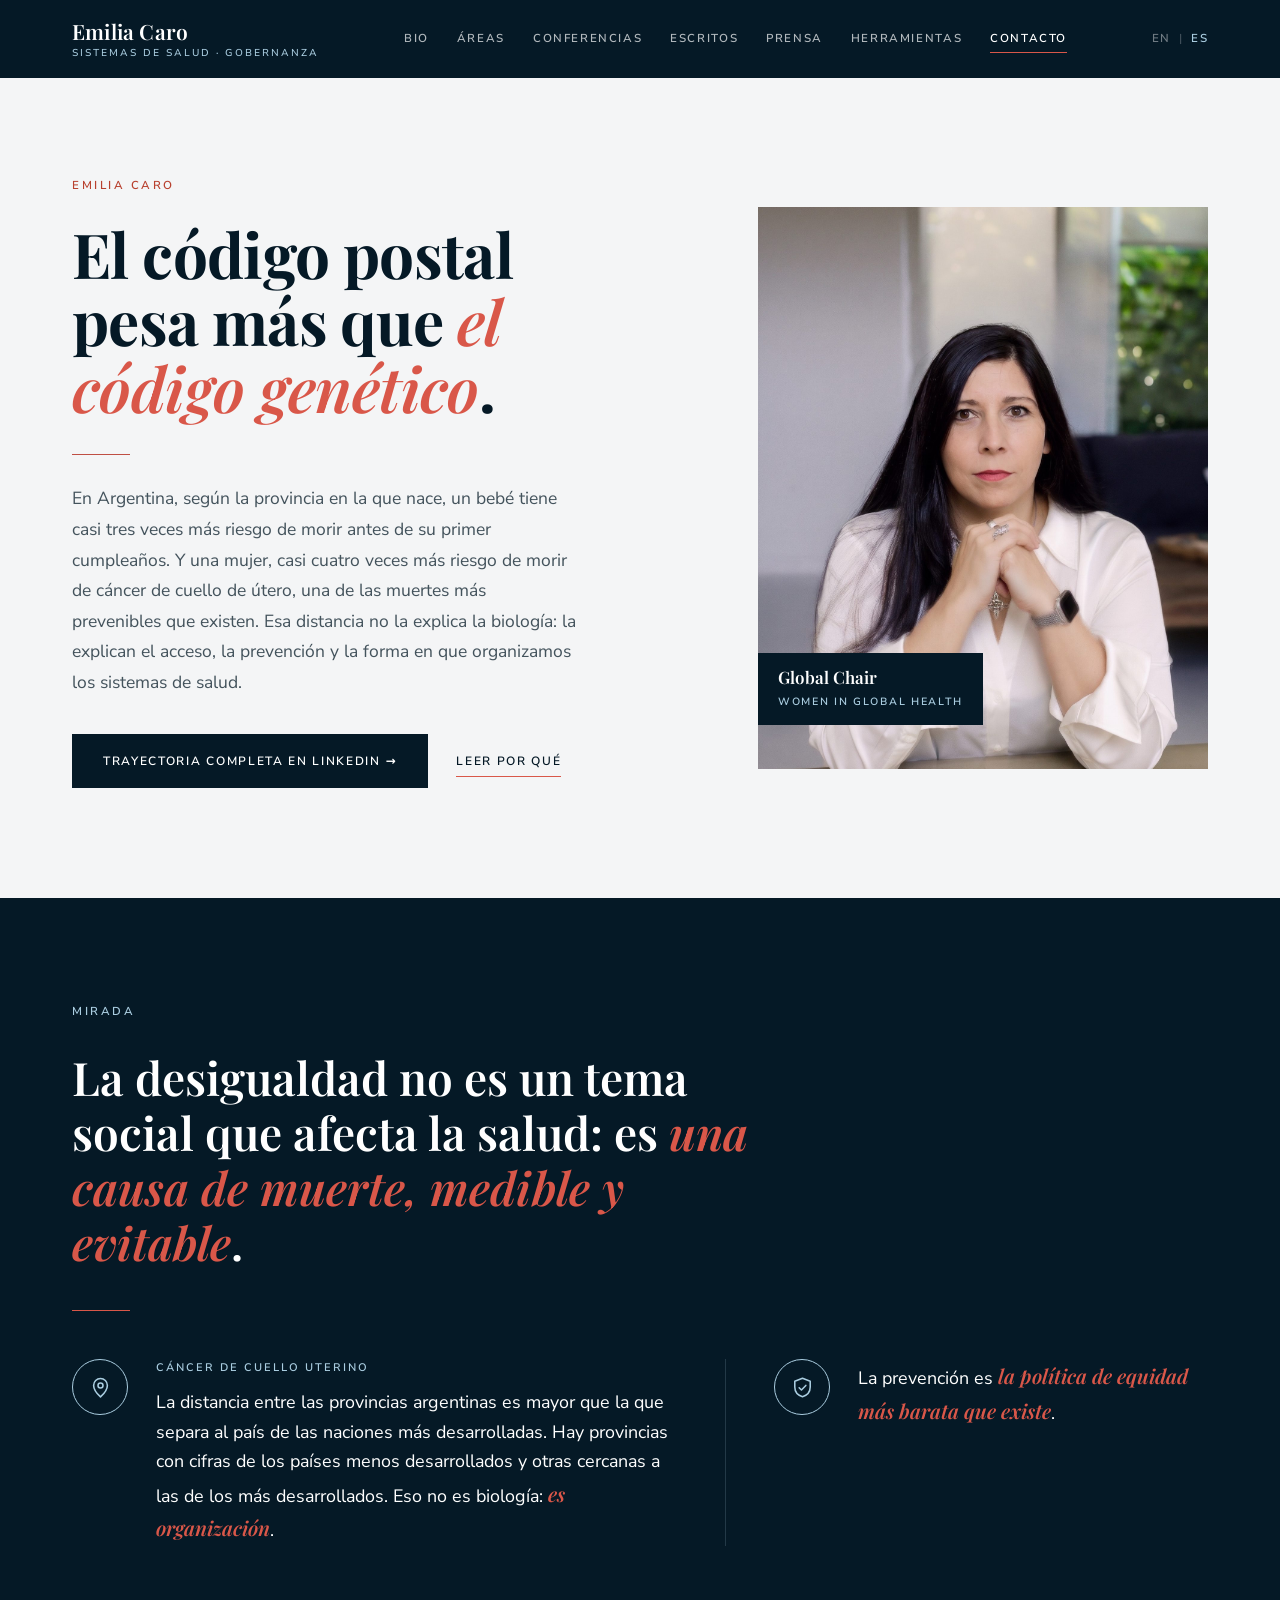
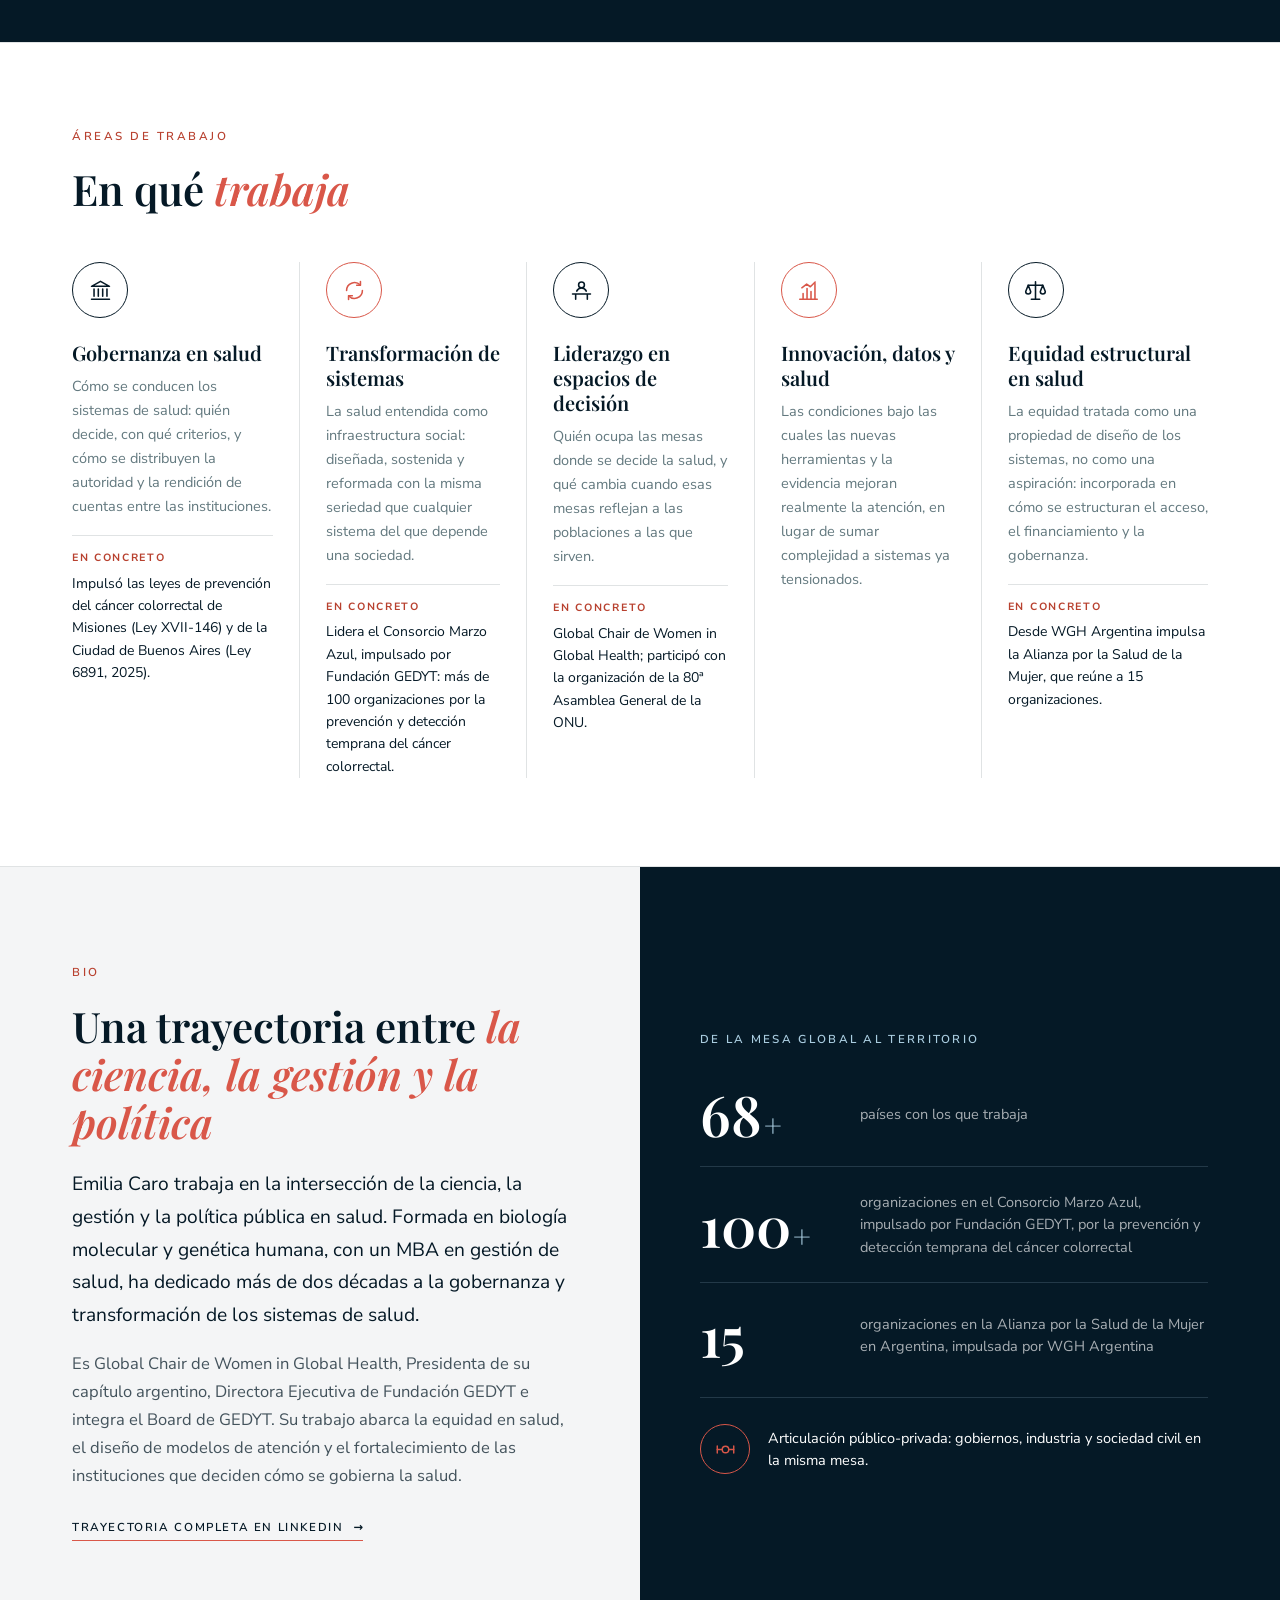
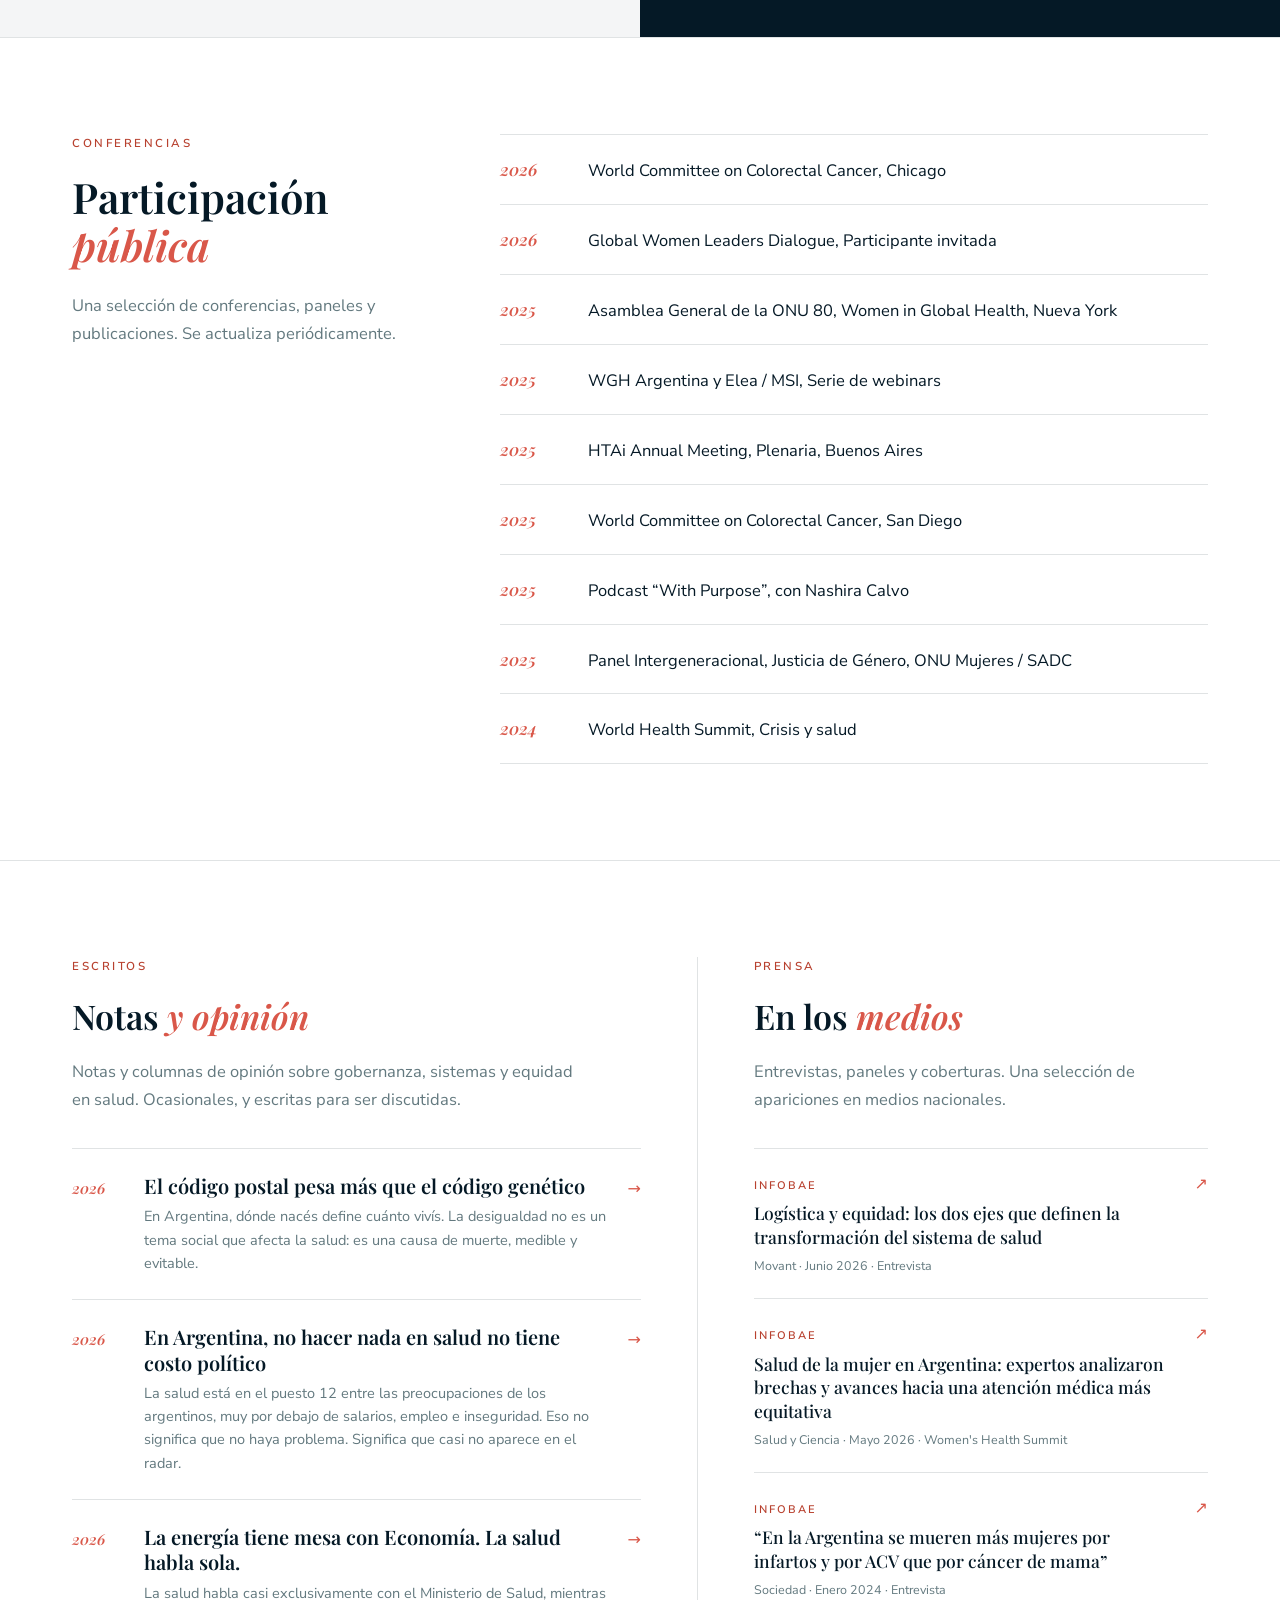
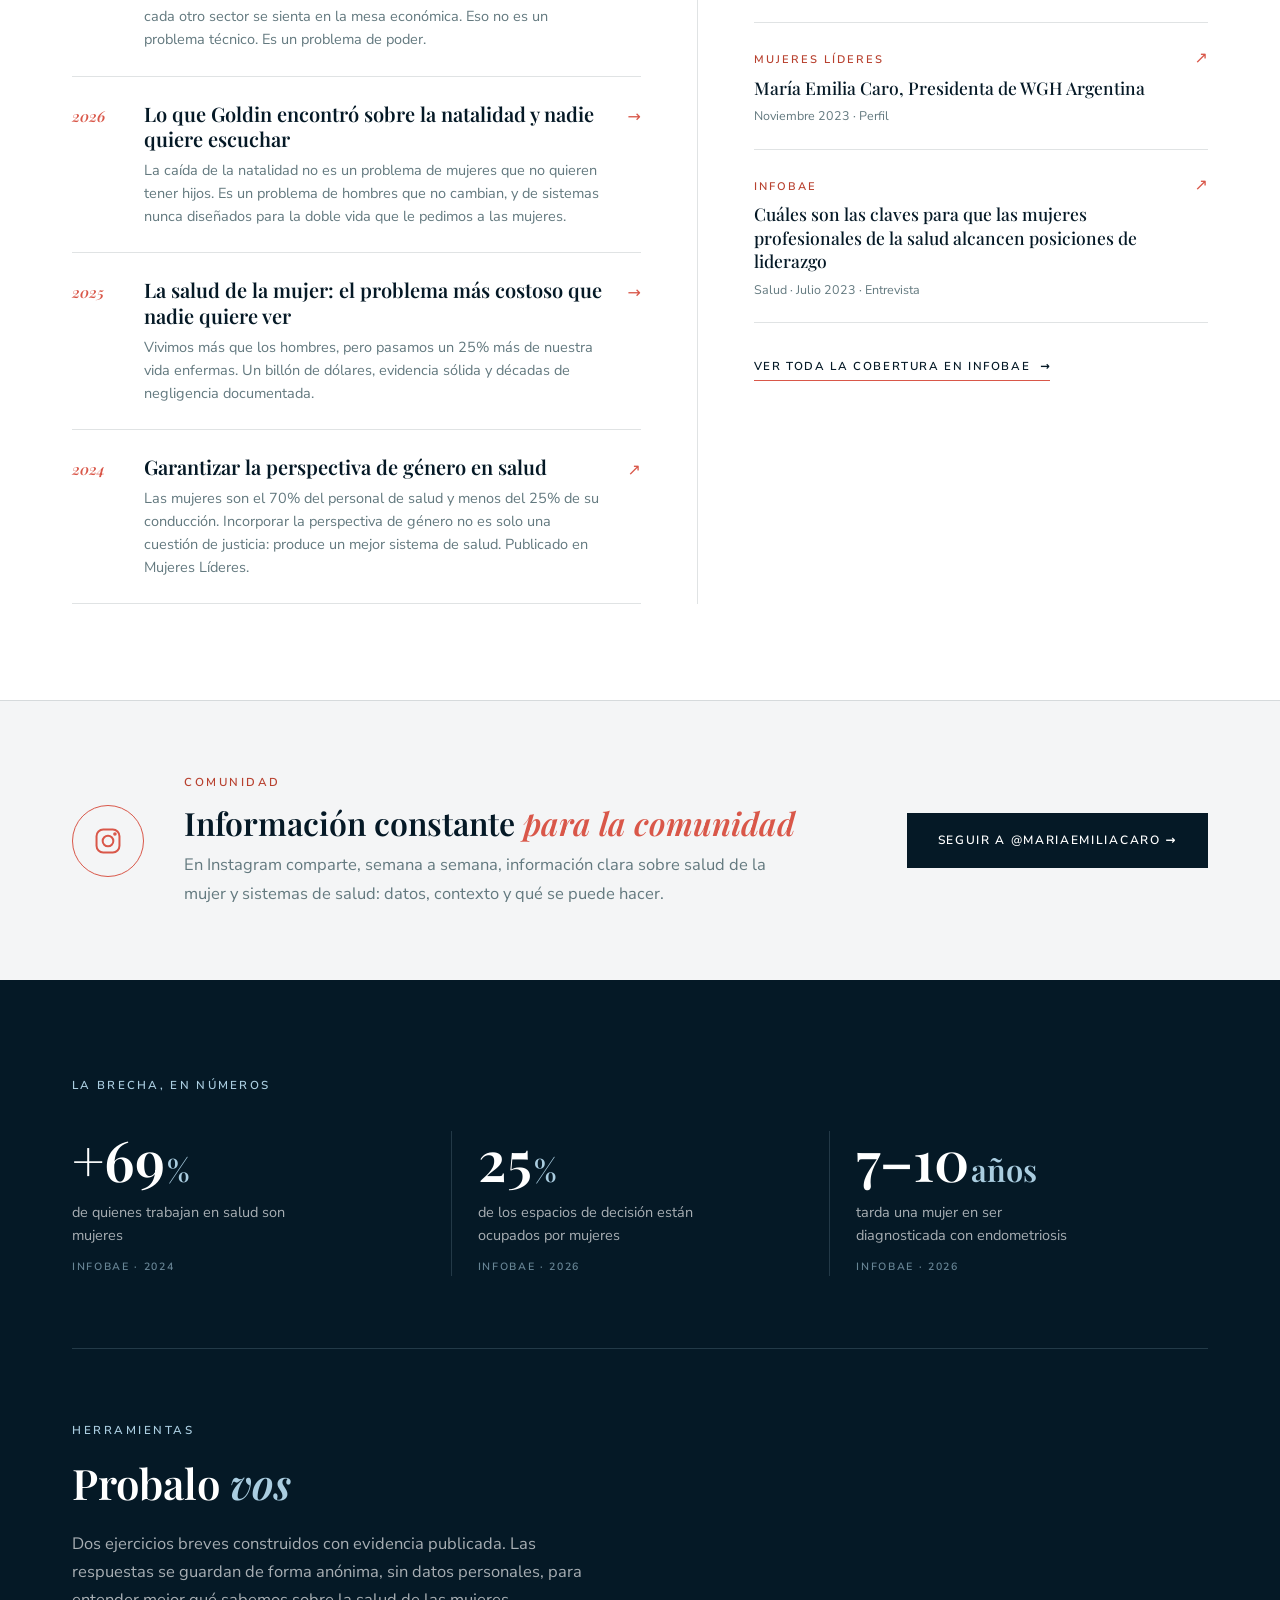
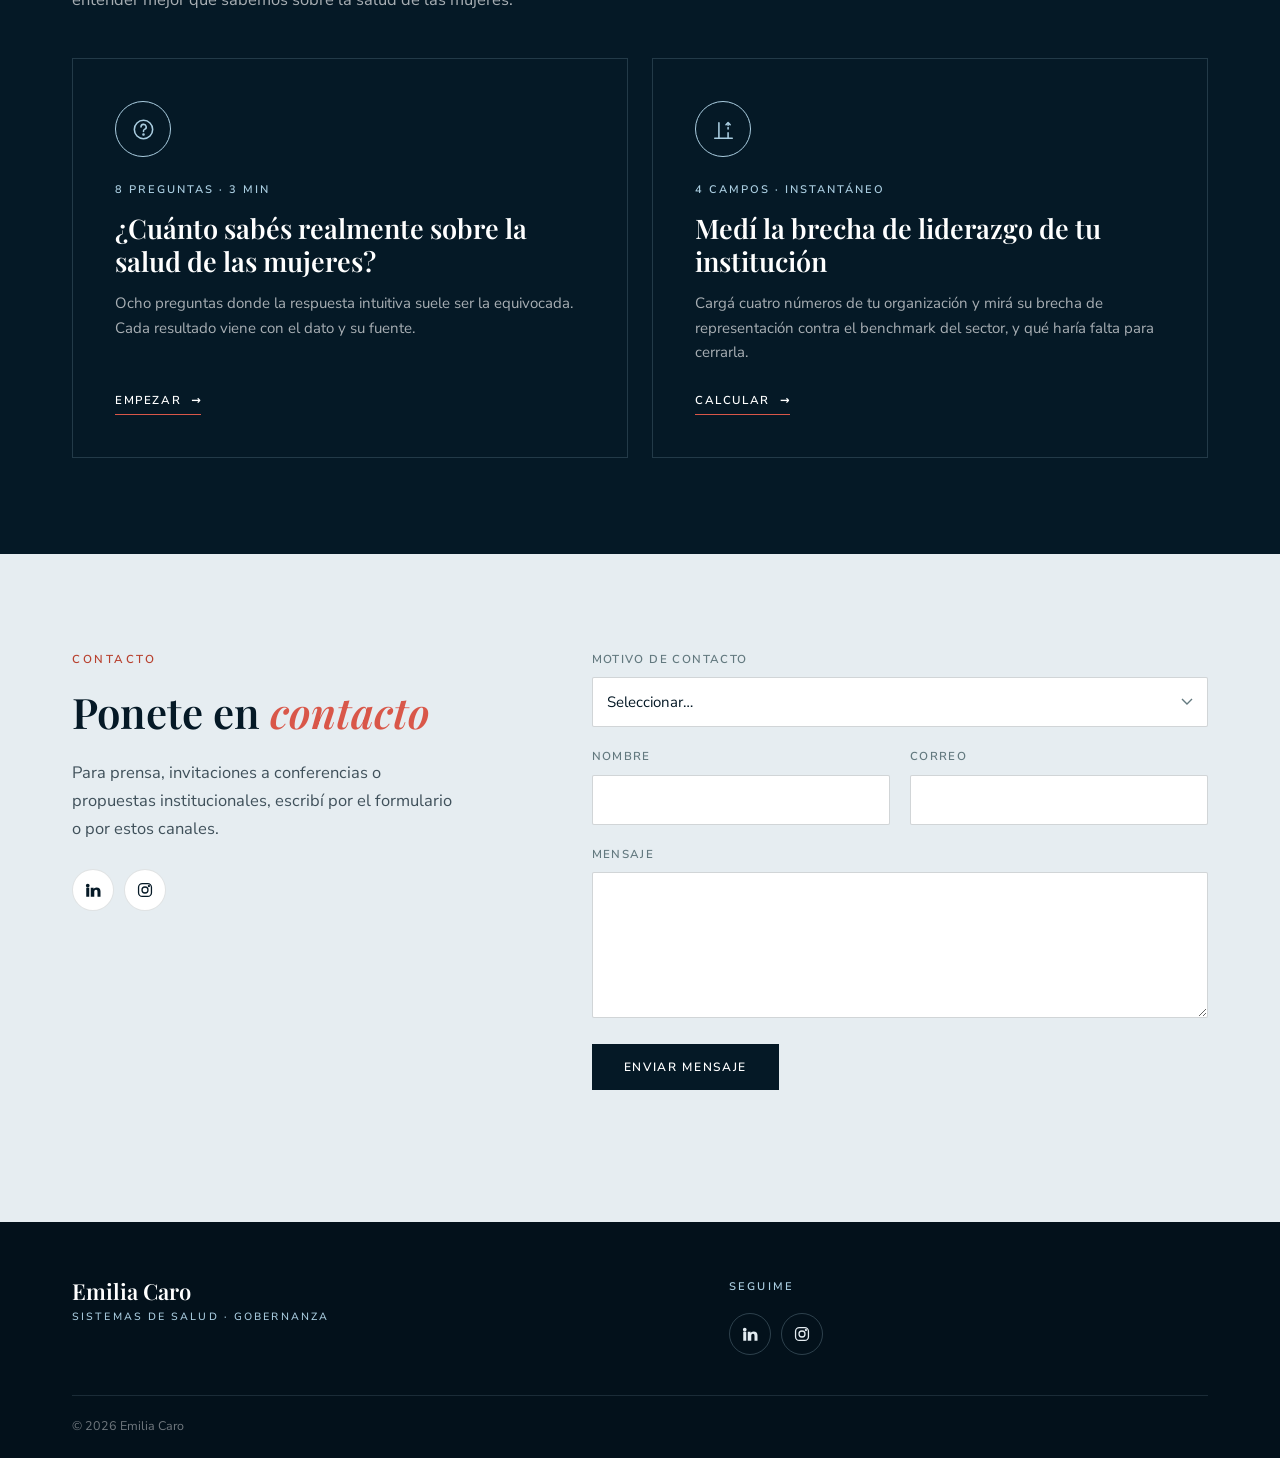
==== index.html @ b93af193 "Bajada del hero con ejemplos de una mujer y un bebé Reemplaza el dato de esperanza de vida de varone" ====
<!DOCTYPE html>
<html lang="es">
<head>
<meta charset="UTF-8">
<meta name="viewport" content="width=device-width, initial-scale=1.0">
<meta name="google-site-verification" content="PqjMjKK3RjTn-mTI651UfWENZbLsR1eQysL-am1qiK8" />
<title>Emilia Caro · Salud de la mujer y liderazgo en salud</title>
<meta name="description" content="Emilia Caro, Global Chair de Women in Global Health y Directora Ejecutiva de Fundación GEDYT. Referente en salud de la mujer, mujeres en salud, liderazgo en salud y gobernanza de los sistemas sanitarios.">
<meta name="keywords" content="salud de la mujer, mujeres en salud, liderazgo en salud, Women in Global Health, Emilia Caro, gobernanza en salud, género y salud, salud pública, mujeres líderes en salud">
<meta name="author" content="Emilia Caro">
<meta name="robots" content="index, follow, max-image-preview:large">
<link rel="canonical" href="https://emiliacaro.com/">

<!-- Open Graph -->
<meta property="og:site_name" content="Emilia Caro">
<meta property="og:type" content="website">
<meta property="og:url" content="https://emiliacaro.com/">
<meta property="og:title" content="Emilia Caro · Salud de la mujer y liderazgo en salud">
<meta property="og:description" content="Global Chair de Women in Global Health. Salud de la mujer, mujeres en salud, liderazgo en salud y gobernanza de sistemas sanitarios.">
<meta property="og:image" content="https://emiliacaro.com/portrait.jpg">
<meta property="og:image:alt" content="Emilia Caro, Global Chair de Women in Global Health">
<meta property="og:locale" content="es_AR">
<meta property="og:locale:alternate" content="en_US">

<!-- Twitter -->
<meta name="twitter:card" content="summary_large_image">
<meta name="twitter:title" content="Emilia Caro · Salud de la mujer y liderazgo en salud">
<meta name="twitter:description" content="Global Chair de Women in Global Health. Salud de la mujer, liderazgo en salud y gobernanza de sistemas sanitarios.">
<meta name="twitter:image" content="https://emiliacaro.com/portrait.jpg">

<!-- Datos estructurados: quién es y de qué es referente (ayuda a Google) -->
<script type="application/ld+json">
{
  "@context": "https://schema.org",
  "@type": "Person",
  "name": "Emilia Caro",
  "alternateName": "María Emilia Caro",
  "url": "https://emiliacaro.com/",
  "image": "https://emiliacaro.com/portrait.jpg",
  "jobTitle": "Global Chair, Women in Global Health",
  "worksFor": [
    { "@type": "Organization", "name": "Women in Global Health", "url": "https://womeningh.org" },
    { "@type": "Organization", "name": "Fundación GEDYT", "url": "https://www.fundaciongedyt.org.ar" }
  ],
  "knowsAbout": [
    "Salud de la mujer",
    "Mujeres en salud",
    "Liderazgo en salud",
    "Gobernanza en salud",
    "Género y salud",
    "Women's health",
    "Health systems governance",
    "Health leadership"
  ],
  "sameAs": [
    "https://www.linkedin.com/in/emiliacaro/",
    "https://www.instagram.com/mariaemiliacaro",
    "https://womeningh.org"
  ]
}
</script>
<link rel="preconnect" href="https://fonts.googleapis.com">
<link rel="preconnect" href="https://fonts.gstatic.com" crossorigin>
<link href="https://fonts.googleapis.com/css2?family=Playfair+Display:ital,wght@0,500;0,600;0,700;1,500;1,600&family=Nunito+Sans:opsz,wght@6..12,400;6..12,600;6..12,700&display=swap" rel="stylesheet">
<link rel="stylesheet" href="styles.css">
</head>
<body>

<header class="nav" id="nav">
  <div class="nav-inner">
    <a href="#top" class="nav-name"><span class="nn">Emilia Caro</span><span class="ns" data-en="Health systems · Governance" data-es="Sistemas de salud · Gobernanza">Health systems · Governance</span></a>
    <nav class="nav-links" aria-label="Primary">
      <a href="#bio"      data-en="Bio"       data-es="Bio">Bio</a>
      <a href="#work"     data-en="Work"      data-es="Áreas">Work</a>
      <a href="#speaking" data-en="Speaking"  data-es="Conferencias">Speaking</a>
      <a href="#writing"  data-en="Writing"   data-es="Escritos">Writing</a>
      <a href="#press"    data-en="Press"     data-es="Prensa">Press</a>
      <a href="#tools"    data-en="Tools"     data-es="Herramientas">Tools</a>
      <a href="#contact"  data-en="Contact"   data-es="Contacto">Contact</a>
    </nav>
    <div class="nav-right">
      <button class="lang" id="langToggle" aria-label="Switch language">
        <span data-lang="en">EN</span><span class="slash">|</span><span data-lang="es" class="on">ES</span>
      </button>
      <button class="burger" id="burger" aria-label="Menu">☰</button>
    </div>
  </div>
  <nav class="mobile-menu" id="mobileMenu" aria-label="Mobile">
    <a href="#bio"      data-en="Bio"      data-es="Bio">Bio</a>
    <a href="#work"     data-en="Work"     data-es="Áreas">Work</a>
    <a href="#speaking" data-en="Speaking" data-es="Conferencias">Speaking</a>
    <a href="#writing"  data-en="Writing"  data-es="Escritos">Writing</a>
    <a href="#press"    data-en="Press"    data-es="Prensa">Press</a>
    <a href="#tools"    data-en="Tools"    data-es="Herramientas">Tools</a>
    <a href="#contact"  data-en="Contact"  data-es="Contacto">Contact</a>
  </nav>
</header>

<main id="top">

  <!-- ============ HERO ============ -->
  <section class="hero" id="hero">
    <div class="wrap hero-in">
      <div class="hero-text">
        <p class="eyebrow reveal">Emilia Caro</p>
        <h1 class="reveal d1"
            data-en="Your postcode matters more than <em>your genetic code</em>."
            data-es="El código postal pesa más que <em>el código genético</em>.">Your postcode matters more than <em>your genetic code</em>.</h1>
        <span class="rule reveal d2"></span>
        <p class="lead reveal d2"
           data-en="In Argentina, depending on the province where they are born, a baby is almost three times more likely to die before their first birthday. And a woman, almost four times more likely to die of cervical cancer, one of the most preventable deaths there is. Biology does not explain that distance: access, prevention and the way we organize health systems do."
           data-es="En Argentina, según la provincia en la que nace, un bebé tiene casi tres veces más riesgo de morir antes de su primer cumpleaños. Y una mujer, casi cuatro veces más riesgo de morir de cáncer de cuello de útero, una de las muertes más prevenibles que existen. Esa distancia no la explica la biología: la explican el acceso, la prevención y la forma en que organizamos los sistemas de salud.">In Argentina, depending on the province where they are born, a baby is almost three times more likely to die before their first birthday. And a woman, almost four times more likely to die of cervical cancer, one of the most preventable deaths there is. Biology does not explain that distance: access, prevention and the way we organize health systems do.</p>
        <div class="hero-cta reveal d3">
          <a href="https://www.linkedin.com/in/emiliacaro/" target="_blank" rel="noopener" class="btn-p"
             data-en="Full career on LinkedIn &rarr;" data-es="Trayectoria completa en LinkedIn &rarr;">Full career on LinkedIn &rarr;</a>
          <a href="writing/codigo-postal-codigo-genetico.html" class="btn-s" data-en="Read why" data-es="Leer por qué">Read why</a>
        </div>
      </div>

      <div class="hero-photo reveal d1">
        <img src="portrait.jpg" alt="Emilia Caro, Global Chair de Women in Global Health y referente en salud de la mujer" class="portrait-img" width="1500" height="2101">
        <p class="photo-cap">
          <span class="pc-t">Global Chair</span>
          <span class="pc-s">Women in Global Health</span>
        </p>
      </div>
    </div>
  </section>

  <!-- ============ MIRADA (desigualdad como causa de muerte) ============ -->
  <section class="manifesto" id="perspective">
    <div class="wrap">
      <p class="sec-eye reveal" data-en="Perspective" data-es="Mirada">Perspective</p>
      <p class="mf-lead reveal d1"
         data-en="Inequality is not a social issue that affects health: it is <em>a cause of death, measurable and avoidable</em>."
         data-es="La desigualdad no es un tema social que afecta la salud: es <em>una causa de muerte, medible y evitable</em>.">Inequality is not a social issue that affects health: it is <em>a cause of death, measurable and avoidable</em>.</p>
      <div class="mf-grid reveal d2">
        <!-- Base: Instituto Nacional del Cáncer, Mortalidad por cáncer en Argentina 2022
             (cuello uterino: 17,3 por 100.000 en la provincia más alta vs 4,4 en CABA).
             Comparación: GLOBOCAN 2022 (IARC), mortalidad ajustada por edad según índice de
             desarrollo humano: muy alto 3,3 · bajo 16,3 · Argentina 8,4. -->
        <div class="mf-item">
          <span class="ico"><svg viewBox="0 0 24 24" aria-hidden="true"><path d="M12 21s-6.6-6-6.6-11a6.6 6.6 0 0 1 13.2 0c0 5-6.6 11-6.6 11z"/><circle cx="12" cy="10" r="2.4"/></svg></span>
          <div>
            <span class="mf-tag" data-en="Cervical cancer" data-es="Cáncer de cuello uterino">Cervical cancer</span>
            <p data-en="The gap between Argentina's provinces is wider than the gap between the country and the most developed nations. Some provinces have figures like the least developed countries; others come close to the most developed. That is not biology: <em>it is organization</em>."
               data-es="La distancia entre las provincias argentinas es mayor que la que separa al país de las naciones más desarrolladas. Hay provincias con cifras de los países menos desarrollados y otras cercanas a las de los más desarrollados. Eso no es biología: <em>es organización</em>.">The gap between Argentina's provinces is wider than the gap between the country and the most developed nations. Some provinces have figures like the least developed countries; others come close to the most developed. That is not biology: <em>it is organization</em>.</p>
          </div>
        </div>
        <div class="mf-item">
          <span class="ico"><svg viewBox="0 0 24 24" aria-hidden="true"><path d="M12 3.2 4.6 6v5.4c0 4.6 3.1 8 7.4 9.4 4.3-1.4 7.4-4.8 7.4-9.4V6z"/><path d="m8.8 12.2 2.2 2.2 4.2-4.4"/></svg></span>
          <p data-en="Prevention is <em>the cheapest equity policy there is</em>."
             data-es="La prevención es <em>la política de equidad más barata que existe</em>.">Prevention is <em>the cheapest equity policy there is</em>.</p>
        </div>
      </div>
    </div>
  </section>

  <!-- ============ ÁREAS ============ -->
  <section class="areas" id="work">
    <div class="wrap">
      <div class="areas-head reveal">
        <p class="sec-eye" data-en="Areas of work" data-es="Áreas de trabajo">Areas of work</p>
        <h2 class="sec-t" data-en="Where she <em>works</em>" data-es="En qué <em>trabaja</em>">Where she <em>works</em></h2>
      </div>
      <div class="agrid reveal d1">
        <article class="acard">
          <span class="ico"><svg viewBox="0 0 24 24" aria-hidden="true"><path d="M12 3.2 3.4 8h17.2z"/><path d="M5.8 10.6v7M9.9 10.6v7M14.1 10.6v7M18.2 10.6v7M3.4 20.4h17.2"/></svg></span>
          <h3 data-en="Health governance" data-es="Gobernanza en salud">Health governance</h3>
          <p data-en="How health systems are steered: who decides, with what criteria, and how authority and accountability are distributed across institutions."
             data-es="Cómo se conducen los sistemas de salud: quién decide, con qué criterios, y cómo se distribuyen la autoridad y la rendición de cuentas entre las instituciones.">How health systems are steered: who decides, with what criteria, and how authority and accountability are distributed across institutions.</p>
          <p class="a-ex"><span class="ex-l" data-en="In practice" data-es="En concreto">In practice</span><span data-en="Pushed for the colorectal cancer prevention laws of Misiones (Law XVII-146) and the City of Buenos Aires (Law 6891, 2025)." data-es="Impulsó las leyes de prevención del cáncer colorrectal de Misiones (Ley XVII-146) y de la Ciudad de Buenos Aires (Ley 6891, 2025).">Pushed for the colorectal cancer prevention laws of Misiones (Law XVII-146) and the City of Buenos Aires (Law 6891, 2025).</span></p>
        </article>
        <article class="acard">
          <span class="ico red"><svg viewBox="0 0 24 24" aria-hidden="true"><path d="M19.6 12a7.6 7.6 0 0 1-13.1 5.2M4.4 12a7.6 7.6 0 0 1 13.1-5.2"/><path d="M17.7 3.3v3.6h-3.6M6.3 20.7v-3.6h3.6"/></svg></span>
          <h3 data-en="Systems transformation" data-es="Transformación de sistemas">Systems transformation</h3>
          <p data-en="Health understood as social infrastructure: designed, sustained and reformed with the same seriousness as any system a society depends on."
             data-es="La salud entendida como infraestructura social: diseñada, sostenida y reformada con la misma seriedad que cualquier sistema del que depende una sociedad.">Health understood as social infrastructure: designed, sustained and reformed with the same seriousness as any system a society depends on.</p>
          <p class="a-ex"><span class="ex-l" data-en="In practice" data-es="En concreto">In practice</span><span data-en="Leads the Marzo Azul Consortium, driven by Fundación GEDYT: more than 100 organizations for colorectal cancer prevention and early detection." data-es="Lidera el Consorcio Marzo Azul, impulsado por Fundación GEDYT: más de 100 organizaciones por la prevención y detección temprana del cáncer colorrectal.">Leads the Marzo Azul Consortium, driven by Fundación GEDYT: more than 100 organizations for colorectal cancer prevention and early detection.</span></p>
        </article>
        <article class="acard">
          <span class="ico"><svg viewBox="0 0 24 24" aria-hidden="true"><circle cx="12" cy="6.6" r="2.8"/><path d="M7.4 12.6a5 5 0 0 1 9.2 0"/><path d="M3.4 15.4h17.2M6.4 15.4v5M17.6 15.4v5"/></svg></span>
          <h3 data-en="Leadership in decision spaces" data-es="Liderazgo en espacios de decisión">Leadership in decision spaces</h3>
          <p data-en="Who sits at the tables where health is decided, and what changes when those tables reflect the populations they serve."
             data-es="Quién ocupa las mesas donde se decide la salud, y qué cambia cuando esas mesas reflejan a las poblaciones a las que sirven.">Who sits at the tables where health is decided, and what changes when those tables reflect the populations they serve.</p>
          <p class="a-ex"><span class="ex-l" data-en="In practice" data-es="En concreto">In practice</span><span data-en="Global Chair of Women in Global Health; took part in the 80th UN General Assembly with the organization." data-es="Global Chair de Women in Global Health; participó con la organización de la 80ª Asamblea General de la ONU.">Global Chair of Women in Global Health; took part in the 80th UN General Assembly with the organization.</span></p>
        </article>
        <article class="acard">
          <span class="ico red"><svg viewBox="0 0 24 24" aria-hidden="true"><path d="M3.6 20.4h16.8"/><path d="M6.8 20.4v-5.6M10.6 20.4V10M14.4 20.4v-7.4M18.2 20.4V5.2"/><path d="M5.6 9.4 10.2 5.8l3.6 2.6 4.6-4.6"/></svg></span>
          <h3 data-en="Innovation, data and health" data-es="Innovación, datos y salud">Innovation, data and health</h3>
          <p data-en="The conditions under which new tools and evidence actually improve care, rather than adding complexity to systems already under strain."
             data-es="Las condiciones bajo las cuales las nuevas herramientas y la evidencia mejoran realmente la atención, en lugar de sumar complejidad a sistemas ya tensionados.">The conditions under which new tools and evidence actually improve care, rather than adding complexity to systems already under strain.</p>
        </article>
        <article class="acard">
          <span class="ico"><svg viewBox="0 0 24 24" aria-hidden="true"><path d="M12 3.6v16.8M8 20.4h8M5 7h14"/><path d="M5 7 2.6 13a2.4 2.4 0 0 0 4.8 0z"/><path d="M19 7l-2.4 6a2.4 2.4 0 0 0 4.8 0z"/></svg></span>
          <h3 data-en="Structural equity in health" data-es="Equidad estructural en salud">Structural equity in health</h3>
          <p data-en="Equity treated as a design property of systems, not an aspiration: built into how access, financing and governance are structured."
             data-es="La equidad tratada como una propiedad de diseño de los sistemas, no como una aspiración: incorporada en cómo se estructuran el acceso, el financiamiento y la gobernanza.">Equity treated as a design property of systems, not an aspiration: built into how access, financing and governance are structured.</p>
          <p class="a-ex"><span class="ex-l" data-en="In practice" data-es="En concreto">In practice</span><span data-en="Through WGH Argentina, drives the Alliance for Women's Health, which brings together 15 organizations." data-es="Desde WGH Argentina impulsa la Alianza por la Salud de la Mujer, que reúne a 15 organizaciones.">Through WGH Argentina, drives the Alliance for Women's Health, which brings together 15 organizations.</span></p>
        </article>
      </div>
    </div>
  </section>

  <!-- ============ BIO + ALCANCE (bloque partido) ============ -->
  <section class="split" id="bio">
    <div class="sp-l">
      <div class="sp-in reveal">
        <p class="sec-eye" data-en="Bio" data-es="Bio">Bio</p>
        <h2 class="sec-t" data-en="A career across <em>science, management and policy</em>" data-es="Una trayectoria entre <em>la ciencia, la gestión y la política</em>">A career across <em>science, management and policy</em></h2>
        <div class="bio-body">
          <p data-en="Emilia Caro works at the intersection of science, management and public policy in health. Trained in molecular biology and human genetics, with an MBA in health management, she has spent over two decades in the governance and transformation of health systems."
             data-es="Emilia Caro trabaja en la intersección de la ciencia, la gestión y la política pública en salud. Formada en biología molecular y genética humana, con un MBA en gestión de salud, ha dedicado más de dos décadas a la gobernanza y transformación de los sistemas de salud.">Emilia Caro works at the intersection of science, management and public policy in health. Trained in molecular biology and human genetics, with an MBA in health management, she has spent over two decades in the governance and transformation of health systems.</p>
          <p data-en="She serves as Global Chair of Women in Global Health, President of its Argentine chapter, and Executive Director of Fundación GEDYT, and sits on the Board of GEDYT. Her work spans health equity, the design of care models, and the strengthening of institutions that decide how health is governed."
             data-es="Es Global Chair de Women in Global Health, Presidenta de su capítulo argentino, Directora Ejecutiva de Fundación GEDYT e integra el Board de GEDYT. Su trabajo abarca la equidad en salud, el diseño de modelos de atención y el fortalecimiento de las instituciones que deciden cómo se gobierna la salud.">She serves as Global Chair of Women in Global Health, President of its Argentine chapter, and Executive Director of Fundación GEDYT, and sits on the Board of GEDYT. Her work spans health equity, the design of care models, and the strengthening of institutions that decide how health is governed.</p>
        </div>
        <a href="https://www.linkedin.com/in/emiliacaro/" target="_blank" rel="noopener" class="quiet-link"
           data-en="Full career on LinkedIn" data-es="Trayectoria completa en LinkedIn">Full career on LinkedIn</a>
      </div>
    </div>

    <div class="sp-r">
      <div class="sp-in reveal d1">
        <p class="stats-head" data-en="From the global table to the territory" data-es="De la mesa global al territorio">From the global table to the territory</p>
        <div class="reach">
          <div class="reach-row">
            <span class="figure" data-count="68">68<span class="unit">+</span></span>
            <span class="stat-label"
                  data-en="countries she works with"
                  data-es="países con los que trabaja">countries she works with</span>
          </div>
          <div class="reach-row">
            <span class="figure" data-count="100">100<span class="unit">+</span></span>
            <span class="stat-label"
                  data-en="organizations in the Marzo Azul Consortium, driven by Fundación GEDYT, for colorectal cancer prevention and early detection"
                  data-es="organizaciones en el Consorcio Marzo Azul, impulsado por Fundación GEDYT, por la prevención y detección temprana del cáncer colorrectal">organizations in the Marzo Azul Consortium, driven by Fundación GEDYT, for colorectal cancer prevention and early detection</span>
          </div>
          <div class="reach-row">
            <span class="figure" data-count="15">15</span>
            <span class="stat-label"
                  data-en="organizations in the Alliance for Women's Health in Argentina, driven by WGH Argentina"
                  data-es="organizaciones en la Alianza por la Salud de la Mujer en Argentina, impulsada por WGH Argentina">organizations in the Alliance for Women's Health in Argentina, driven by WGH Argentina</span>
          </div>
        </div>
        <p class="reach-note">
          <span class="ico"><svg viewBox="0 0 24 24" aria-hidden="true"><path d="M3.4 12h5.2M15.4 12h5.2"/><circle cx="12" cy="12" r="3.4"/><path d="M3.4 8.4v7.2M20.6 8.4v7.2"/></svg></span>
          <span data-en="Public–private collaboration: bringing governments, industry and civil society to the same table."
                data-es="Articulación público-privada: gobiernos, industria y sociedad civil en la misma mesa.">Public–private collaboration: bringing governments, industry and civil society to the same table.</span>
        </p>
      </div>
    </div>
  </section>

  <!-- ============ CONFERENCIAS ============ -->
  <section class="block" id="speaking">
    <div class="wrap two-col">
      <div class="col-left reveal">
        <p class="sec-eye" data-en="Speaking" data-es="Conferencias">Speaking</p>
        <h2 class="sec-t" data-en="Public <em>engagement</em>" data-es="Participación <em>pública</em>">Public <em>engagement</em></h2>
        <p class="sec-intro"
           data-en="A selection of conferences, panels and publications. Updated periodically."
           data-es="Una selección de conferencias, paneles y publicaciones. Se actualiza periódicamente.">A selection of conferences, panels and publications. Updated periodically.</p>
      </div>
      <div class="reveal d1">
        <ul class="speaking-list">
          <li><span class="sp-year">2026</span><span class="sp-desc" data-en="World Committee on Colorectal Cancer, Chicago" data-es="World Committee on Colorectal Cancer, Chicago">World Committee on Colorectal Cancer, Chicago</span></li>
          <li><span class="sp-year">2026</span><span class="sp-desc" data-en="Global Women Leaders Dialogue, Invited participant" data-es="Global Women Leaders Dialogue, Participante invitada">Global Women Leaders Dialogue, Invited participant</span></li>
          <li><span class="sp-year">2025</span><span class="sp-desc" data-en="UN General Assembly 80, Women in Global Health, New York" data-es="Asamblea General de la ONU 80, Women in Global Health, Nueva York">UN General Assembly 80, Women in Global Health, New York</span></li>
          <li><span class="sp-year">2025</span><span class="sp-desc" data-en="WGH Argentina &amp; Elea / MSI, Webinar series" data-es="WGH Argentina y Elea / MSI, Serie de webinars">WGH Argentina &amp; Elea / MSI, Webinar series</span></li>
          <li><span class="sp-year">2025</span><span class="sp-desc" data-en="HTAi Annual Meeting, Plenary, Buenos Aires" data-es="HTAi Annual Meeting, Plenaria, Buenos Aires">HTAi Annual Meeting, Plenary, Buenos Aires</span></li>
          <li><span class="sp-year">2025</span><span class="sp-desc" data-en="World Committee on Colorectal Cancer, San Diego" data-es="World Committee on Colorectal Cancer, San Diego">World Committee on Colorectal Cancer, San Diego</span></li>
          <li><span class="sp-year">2025</span><span class="sp-desc" data-en="“With Purpose” podcast, with Nashira Calvo" data-es="Podcast “With Purpose”, con Nashira Calvo">“With Purpose” podcast, with Nashira Calvo</span></li>
          <li><span class="sp-year">2025</span><span class="sp-desc" data-en="Intergenerational Panel, Gender Justice, UN Women / SADC" data-es="Panel Intergeneracional, Justicia de Género, ONU Mujeres / SADC">Intergenerational Panel, Gender Justice, UN Women / SADC</span></li>
          <li><span class="sp-year">2024</span><span class="sp-desc" data-en="World Health Summit, Crisis and health" data-es="World Health Summit, Crisis y salud">World Health Summit, Crisis and health</span></li>
        </ul>
      </div>
    </div>
  </section>

  <!-- ============ ESCRITOS + PRENSA ============ -->
  <section class="pubs" id="writing">
    <div class="wrap pgrid">
      <div class="pcol reveal">
        <p class="sec-eye" data-en="Writing" data-es="Escritos">Writing</p>
        <h2 class="sec-t" data-en="Notes <em>&amp; opinion</em>" data-es="Notas <em>y opinión</em>">Notes <em>&amp; opinion</em></h2>
        <p class="sec-intro"
           data-en="Notes and opinion pieces on health governance, systems and equity. Occasional, and written to be argued with."
           data-es="Notas y columnas de opinión sobre gobernanza, sistemas y equidad en salud. Ocasionales, y escritas para ser discutidas.">Notes and opinion pieces on health governance, systems and equity. Occasional, and written to be argued with.</p>

        <!-- Para publicar una nota nueva: duplicá writing/_plantilla.html, escribí el texto,
             y agregá acá arriba de todo un nuevo <a class="writing-item"> apuntando al archivo. -->
        <div class="writing-list">
          <a class="writing-item" href="writing/codigo-postal-codigo-genetico.html">
            <span class="wr-year">2026</span>
            <span class="wr-text">
              <span class="wr-title"
                    data-en="Your postcode matters more than your genetic code"
                    data-es="El código postal pesa más que el código genético">Your postcode matters more than your genetic code</span>
              <span class="wr-standfirst"
                    data-en="In Argentina, where you are born shapes how long you live. Inequality is not a social issue that affects health: it is a cause of death, measurable and avoidable."
                    data-es="En Argentina, dónde nacés define cuánto vivís. La desigualdad no es un tema social que afecta la salud: es una causa de muerte, medible y evitable.">In Argentina, where you are born shapes how long you live. Inequality is not a social issue that affects health: it is a cause of death, measurable and avoidable.</span>
            </span>
            <span class="wr-arrow" aria-hidden="true">→</span>
          </a>
          <a class="writing-item" href="writing/salud-sin-costo-politico-argentina.html">
            <span class="wr-year">2026</span>
            <span class="wr-text">
              <span class="wr-title"
                    data-en="In Argentina, doing nothing in health carries no political cost"
                    data-es="En Argentina, no hacer nada en salud no tiene costo político">In Argentina, doing nothing in health carries no political cost</span>
              <span class="wr-standfirst"
                    data-en="Health ranks 12th among Argentines’ concerns, far below wages, jobs and crime. That does not mean there is no problem. It means it barely registers."
                    data-es="La salud está en el puesto 12 entre las preocupaciones de los argentinos, muy por debajo de salarios, empleo e inseguridad. Eso no significa que no haya problema. Significa que casi no aparece en el radar.">Health ranks 12th among Argentines’ concerns, far below wages, jobs and crime. That does not mean there is no problem. It means it barely registers.</span>
            </span>
            <span class="wr-arrow" aria-hidden="true">→</span>
          </a>
          <a class="writing-item" href="writing/salud-en-la-mesa-economica.html">
            <span class="wr-year">2026</span>
            <span class="wr-text">
              <span class="wr-title"
                    data-en="Energy has a seat with the Treasury. Health talks to itself."
                    data-es="La energía tiene mesa con Economía. La salud habla sola.">Energy has a seat with the Treasury. Health talks to itself.</span>
              <span class="wr-standfirst"
                    data-en="Health talks almost exclusively with the Ministry of Health, while every other sector sits at the economic table. That is not a technical problem. It is a problem of power."
                    data-es="La salud habla casi exclusivamente con el Ministerio de Salud, mientras cada otro sector se sienta en la mesa económica. Eso no es un problema técnico. Es un problema de poder.">Health talks almost exclusively with the Ministry of Health, while every other sector sits at the economic table. That is not a technical problem. It is a problem of power.</span>
            </span>
            <span class="wr-arrow" aria-hidden="true">→</span>
          </a>
          <a class="writing-item" href="writing/goldin-natalidad-y-cuidado.html">
            <span class="wr-year">2026</span>
            <span class="wr-text">
              <span class="wr-title"
                    data-en="What Goldin found about birth rates that no one wants to hear"
                    data-es="Lo que Goldin encontró sobre la natalidad y nadie quiere escuchar">What Goldin found about birth rates that no one wants to hear</span>
              <span class="wr-standfirst"
                    data-en="Falling birth rates are not a problem of women who don’t want children. They are a problem of men who don’t change, and of systems never designed for the double life we ask of women."
                    data-es="La caída de la natalidad no es un problema de mujeres que no quieren tener hijos. Es un problema de hombres que no cambian, y de sistemas nunca diseñados para la doble vida que le pedimos a las mujeres.">Falling birth rates are not a problem of women who don’t want children. They are a problem of men who don’t change, and of systems never designed for the double life we ask of women.</span>
            </span>
            <span class="wr-arrow" aria-hidden="true">→</span>
          </a>
          <a class="writing-item" href="writing/salud-de-la-mujer-problema-mas-costoso.html">
            <span class="wr-year">2025</span>
            <span class="wr-text">
              <span class="wr-title"
                    data-en="Women’s health: the costliest problem no one wants to see"
                    data-es="La salud de la mujer: el problema más costoso que nadie quiere ver">Women’s health: the costliest problem no one wants to see</span>
              <span class="wr-standfirst"
                    data-en="We live longer than men, yet spend 25% more of our lives in poor health. A trillion dollars, solid evidence and decades of documented neglect."
                    data-es="Vivimos más que los hombres, pero pasamos un 25% más de nuestra vida enfermas. Un billón de dólares, evidencia sólida y décadas de negligencia documentada.">We live longer than men, yet spend 25% more of our lives in poor health. A trillion dollars, solid evidence and decades of documented neglect.</span>
            </span>
            <span class="wr-arrow" aria-hidden="true">→</span>
          </a>
          <a class="writing-item" href="https://mujereslideres.com.ar/2024/03/05/garantizar-la-perspectiva-de-genero-en-salud-por-emilia-caro/" target="_blank" rel="noopener">
            <span class="wr-year">2024</span>
            <span class="wr-text">
              <span class="wr-title"
                    data-en="Guaranteeing a gender perspective in health"
                    data-es="Garantizar la perspectiva de género en salud">Guaranteeing a gender perspective in health</span>
              <span class="wr-standfirst"
                    data-en="Women are 70% of the health workforce and under 25% of its leadership. Adding a gender perspective is not only a matter of justice: it produces a better health system. Published in Mujeres Líderes."
                    data-es="Las mujeres son el 70% del personal de salud y menos del 25% de su conducción. Incorporar la perspectiva de género no es solo una cuestión de justicia: produce un mejor sistema de salud. Publicado en Mujeres Líderes.">Women are 70% of the health workforce and under 25% of its leadership. Adding a gender perspective is not only a matter of justice: it produces a better health system. Published in Mujeres Líderes.</span>
            </span>
            <span class="wr-arrow" aria-hidden="true">↗</span>
          </a>
        </div>
      </div>

      <div class="pcol pcol-b reveal d1" id="press">
        <p class="sec-eye" data-en="Press" data-es="Prensa">Press</p>
        <h2 class="sec-t" data-en="In the <em>media</em>" data-es="En los <em>medios</em>">In the <em>media</em></h2>
        <p class="sec-intro"
           data-en="Interviews, panels and coverage. Selected appearances in national media."
           data-es="Entrevistas, paneles y coberturas. Una selección de apariciones en medios nacionales.">Interviews, panels and coverage. Selected appearances in national media.</p>

        <div class="press-list">
          <a class="press-item" href="https://www.infobae.com/movant/2026/06/05/logistica-y-equidad-los-dos-ejes-que-definen-la-transformacion-del-sistema-de-salud/" target="_blank" rel="noopener">
            <span class="pr-text">
              <span class="pr-outlet">Infobae</span>
              <span class="pr-title"
                    data-en="Logistics and equity: the two axes defining the transformation of the health system"
                    data-es="Logística y equidad: los dos ejes que definen la transformación del sistema de salud">Logistics and equity: the two axes defining the transformation of the health system</span>
              <span class="pr-meta" data-en="Movant · June 2026 · Interview" data-es="Movant · Junio 2026 · Entrevista">Movant · June 2026 · Interview</span>
            </span>
            <span class="pr-arrow" aria-hidden="true">↗</span>
          </a>
          <a class="press-item" href="https://www.infobae.com/salud/ciencia/2026/05/29/salud-de-la-mujer-en-argentina-expertos-analizaron-brechas-y-avances-hacia-una-atencion-medica-mas-equitativa/" target="_blank" rel="noopener">
            <span class="pr-text">
              <span class="pr-outlet">Infobae</span>
              <span class="pr-title"
                    data-en="Women's health in Argentina: experts examined gaps and progress toward more equitable care"
                    data-es="Salud de la mujer en Argentina: expertos analizaron brechas y avances hacia una atención médica más equitativa">Women's health in Argentina: experts examined gaps and progress toward more equitable care</span>
              <span class="pr-meta" data-en="Science &amp; Health · May 2026 · Women's Health Summit" data-es="Salud y Ciencia · Mayo 2026 · Women's Health Summit">Science &amp; Health · May 2026 · Women's Health Summit</span>
            </span>
            <span class="pr-arrow" aria-hidden="true">↗</span>
          </a>
          <a class="press-item" href="https://www.infobae.com/sociedad/2024/01/02/emilia-caro-en-la-argentina-se-mueren-mas-mujeres-por-infartos-y-por-acv-que-por-cancer-de-mama/" target="_blank" rel="noopener">
            <span class="pr-text">
              <span class="pr-outlet">Infobae</span>
              <span class="pr-title"
                    data-en="“In Argentina, more women die of heart attacks and strokes than of breast cancer”"
                    data-es="“En la Argentina se mueren más mujeres por infartos y por ACV que por cáncer de mama”">“In Argentina, more women die of heart attacks and strokes than of breast cancer”</span>
              <span class="pr-meta" data-en="Society · January 2024 · Interview" data-es="Sociedad · Enero 2024 · Entrevista">Society · January 2024 · Interview</span>
            </span>
            <span class="pr-arrow" aria-hidden="true">↗</span>
          </a>
          <a class="press-item" href="https://mujereslideres.com.ar/2023/11/28/maria-emilia-caro-presidenta-de-wgh-argentina/" target="_blank" rel="noopener">
            <span class="pr-text">
              <span class="pr-outlet">Mujeres Líderes</span>
              <span class="pr-title"
                    data-en="María Emilia Caro, President of WGH Argentina"
                    data-es="María Emilia Caro, Presidenta de WGH Argentina">María Emilia Caro, President of WGH Argentina</span>
              <span class="pr-meta" data-en="November 2023 · Profile" data-es="Noviembre 2023 · Perfil">November 2023 · Profile</span>
            </span>
            <span class="pr-arrow" aria-hidden="true">↗</span>
          </a>
          <a class="press-item" href="https://www.infobae.com/salud/2023/07/07/cuales-son-las-claves-para-que-las-mujeres-profesionales-de-la-salud-alcancen-posiciones-de-liderazgo/" target="_blank" rel="noopener">
            <span class="pr-text">
              <span class="pr-outlet">Infobae</span>
              <span class="pr-title"
                    data-en="The keys for women health professionals to reach leadership positions"
                    data-es="Cuáles son las claves para que las mujeres profesionales de la salud alcancen posiciones de liderazgo">The keys for women health professionals to reach leadership positions</span>
              <span class="pr-meta" data-en="Health · July 2023 · Interview" data-es="Salud · Julio 2023 · Entrevista">Health · July 2023 · Interview</span>
            </span>
            <span class="pr-arrow" aria-hidden="true">↗</span>
          </a>
        </div>

        <a href="https://www.infobae.com/tag/liderazgo-en-la-salud/" target="_blank" rel="noopener" class="quiet-link"
           data-en="See all coverage on Infobae" data-es="Ver toda la cobertura en Infobae">See all coverage on Infobae</a>
      </div>
    </div>
  </section>

  <!-- ============ COMUNIDAD (Instagram) ============ -->
  <section class="community" id="community">
    <div class="wrap community-in reveal">
      <span class="ico red community-ico"><svg viewBox="0 0 24 24" aria-hidden="true"><rect x="3.4" y="3.4" width="17.2" height="17.2" rx="5"/><circle cx="12" cy="12" r="4"/><circle cx="17.2" cy="6.8" r=".6" fill="currentColor"/></svg></span>
      <div class="community-text">
        <p class="sec-eye" data-en="Community" data-es="Comunidad">Community</p>
        <h2 class="sec-t" data-en="Ongoing information <em>for the community</em>" data-es="Información constante <em>para la comunidad</em>">Ongoing information <em>for the community</em></h2>
        <p data-en="On Instagram she shares, week after week, clear information about women's health and health systems: data, context and what can be done."
           data-es="En Instagram comparte, semana a semana, información clara sobre salud de la mujer y sistemas de salud: datos, contexto y qué se puede hacer.">On Instagram she shares, week after week, clear information about women's health and health systems: data, context and what can be done.</p>
      </div>
      <a href="https://www.instagram.com/mariaemiliacaro" target="_blank" rel="noopener" class="btn-p community-btn"
         data-en="Follow @mariaemiliacaro &rarr;" data-es="Seguir a @mariaemiliacaro &rarr;">Follow @mariaemiliacaro &rarr;</a>
    </div>
  </section>

  <!-- ============ HERRAMIENTAS (con la brecha en números) ============ -->
  <section class="tools-sec dark-sec" id="tools">
    <div class="wrap">
      <!-- VERIFICAR antes de publicar: estos números vienen de las notas de Infobae.
           Contrastar cada cifra contra la fuente original antes de dejarlos online. -->
      <div class="gap-band reveal" id="stats">
        <p class="stats-head" data-en="The gap, in numbers" data-es="La brecha, en números">The gap, in numbers</p>
        <div class="gap-grid">
          <div class="stat">
            <span class="figure" data-count="70" data-prefix="+">+70<span class="unit">%</span></span>
            <span class="stat-label"
                  data-en="of people working in health are women"
                  data-es="de quienes trabajan en salud son mujeres">of people working in health are women</span>
            <span class="stat-src">Infobae · 2024</span>
          </div>
          <div class="stat">
            <span class="figure" data-count="25">25<span class="unit">%</span></span>
            <span class="stat-label"
                  data-en="of decision-making positions are held by women"
                  data-es="de los espacios de decisión están ocupados por mujeres">of decision-making positions are held by women</span>
            <span class="stat-src">Infobae · 2026</span>
          </div>
          <div class="stat">
            <span class="figure" data-count="10" data-prefix="7–">7–10<span class="unit" data-en="yrs" data-es="años">yrs</span></span>
            <span class="stat-label"
                  data-en="for a woman to be diagnosed with endometriosis"
                  data-es="tarda una mujer en ser diagnosticada con endometriosis">for a woman to be diagnosed with endometriosis</span>
            <span class="stat-src">Infobae · 2026</span>
          </div>
        </div>
      </div>

      <div class="tools-head reveal">
        <p class="sec-eye" data-en="Tools" data-es="Herramientas">Tools</p>
        <h2 class="sec-t" data-en="Try it <em>yourself</em>" data-es="Probalo <em>vos</em>">Try it <em>yourself</em></h2>
        <p class="sec-intro"
           data-en="Two short exercises built from published evidence. Answers are stored anonymously, with no personal data, to better understand what we know about women's health."
           data-es="Dos ejercicios breves construidos con evidencia publicada. Las respuestas se guardan de forma anónima, sin datos personales, para entender mejor qué sabemos sobre la salud de las mujeres.">Two short exercises built from published evidence. Answers are stored anonymously, with no personal data, to better understand what we know about women's health.</p>
      </div>
      <div class="tools-grid reveal d1">
        <a class="tool-card" href="tools/quiz.html">
          <span class="ico"><svg viewBox="0 0 24 24" aria-hidden="true"><circle cx="12" cy="12" r="8.8"/><path d="M9.6 9.6a2.5 2.5 0 1 1 3.4 2.3c-.6.3-1 .8-1 1.5v.6"/><circle cx="12" cy="16.8" r=".5" fill="currentColor"/></svg></span>
          <span class="tool-tag" data-en="8 questions · 3 min" data-es="8 preguntas · 3 min">8 questions · 3 min</span>
          <h3 data-en="What do you actually know about women's health?"
              data-es="¿Cuánto sabés realmente sobre la salud de las mujeres?">What do you actually know about women's health?</h3>
          <p data-en="Eight questions where the intuitive answer is usually the wrong one. Each result comes with the data and its source."
             data-es="Ocho preguntas donde la respuesta intuitiva suele ser la equivocada. Cada resultado viene con el dato y su fuente.">Eight questions where the intuitive answer is usually the wrong one. Each result comes with the data and its source.</p>
          <span class="tool-go" data-en="Start" data-es="Empezar">Start</span>
        </a>
        <a class="tool-card" href="tools/brecha.html">
          <span class="ico"><svg viewBox="0 0 24 24" aria-hidden="true"><path d="M3.6 20.4h16.8M7.6 20.4V5.6M16.4 20.4v-5.2"/><path d="M16.4 11.6V5.6" stroke-dasharray="1.6 2"/><path d="M14.4 7.4 16.4 5.4l2 2"/></svg></span>
          <span class="tool-tag" data-en="4 fields · instant" data-es="4 campos · instantáneo">4 fields · instant</span>
          <h3 data-en="Measure your institution's leadership gap"
              data-es="Medí la brecha de liderazgo de tu institución">Measure your institution's leadership gap</h3>
          <p data-en="Enter four numbers from your organisation and see its representation gap against the sector benchmark, plus what it would take to close it."
             data-es="Cargá cuatro números de tu organización y mirá su brecha de representación contra el benchmark del sector, y qué haría falta para cerrarla.">Enter four numbers from your organisation and see its representation gap against the sector benchmark, plus what it would take to close it.</p>
          <span class="tool-go" data-en="Calculate" data-es="Calcular">Calculate</span>
        </a>
      </div>
    </div>
  </section>

  <!-- ============ CONTACTO ============ -->
  <section class="contact-sec" id="contact">
    <div class="wrap cgrid">
      <div class="cinfo reveal">
        <p class="sec-eye" data-en="Contact" data-es="Contacto">Contact</p>
        <h2 class="sec-t" data-en="Get in <em>touch</em>" data-es="Ponete en <em>contacto</em>">Get in <em>touch</em></h2>
        <p data-en="For press, speaking invitations or institutional proposals, use the form or reach out through these channels."
           data-es="Para prensa, invitaciones a conferencias o propuestas institucionales, escribí por el formulario o por estos canales.">For press, speaking invitations or institutional proposals, use the form or reach out through these channels.</p>
        <div class="social">
          <a href="https://www.linkedin.com/in/emiliacaro/" target="_blank" rel="noopener" aria-label="LinkedIn"><svg viewBox="0 0 24 24" aria-hidden="true"><path d="M4.98 3.5a2.5 2.5 0 1 1 0 5 2.5 2.5 0 0 1 0-5zM3 9h4v12H3zM9 9h3.8v1.7h.05c.53-1 1.83-2.05 3.77-2.05C20.4 8.65 22 10.6 22 14.1V21h-4v-6.1c0-1.45-.03-3.3-2-3.3-2 0-2.3 1.57-2.3 3.2V21H9z"/></svg></a>
          <a href="https://www.instagram.com/mariaemiliacaro" target="_blank" rel="noopener" aria-label="Instagram"><svg class="st" viewBox="0 0 24 24" aria-hidden="true"><rect x="3.4" y="3.4" width="17.2" height="17.2" rx="5"/><circle cx="12" cy="12" r="4"/><circle cx="17.2" cy="6.8" r=".7" fill="currentColor"/></svg></a>
        </div>
      </div>

      <form class="contact-form reveal d1" id="contactForm" action="https://formspree.io/f/xaqkzapw" method="POST">
        <div class="field">
          <label for="cf-subject" data-en="Reason for contact" data-es="Motivo de contacto">Reason for contact</label>
          <select id="cf-subject" name="subject" required>
            <option value="" disabled selected data-en="Select one…" data-es="Seleccionar…">Select one…</option>
            <option value="Press" data-en="Press" data-es="Prensa">Press</option>
            <option value="Speaking" data-en="Speaking" data-es="Charlas">Speaking</option>
            <option value="Institutional proposal" data-en="Institutional proposal" data-es="Propuesta institucional">Institutional proposal</option>
            <option value="Other" data-en="Other" data-es="Otros">Other</option>
          </select>
        </div>
        <div class="field-row">
          <div class="field">
            <label for="cf-name" data-en="Name" data-es="Nombre">Name</label>
            <input type="text" id="cf-name" name="name" required>
          </div>
          <div class="field">
            <label for="cf-email" data-en="Email" data-es="Correo">Email</label>
            <input type="email" id="cf-email" name="email" required>
          </div>
        </div>
        <div class="field">
          <label for="cf-message" data-en="Message" data-es="Mensaje">Message</label>
          <textarea id="cf-message" name="message" rows="5" required></textarea>
        </div>
        <button type="submit" class="form-submit"
                data-en="Send message" data-es="Enviar mensaje"
                data-sending-en="Sending…" data-sending-es="Enviando…">Send message</button>
        <p class="form-status" id="formStatus"
           data-ok-en="Thank you. Your message has been sent." data-ok-es="Gracias. Tu mensaje fue enviado."
           data-err-en="Something went wrong. Please write to mariaemiliacaro@gmail.com." data-err-es="Hubo un error. Por favor escribí a mariaemiliacaro@gmail.com."></p>
      </form>
    </div>
  </section>

</main>

<footer class="footer">
  <div class="wrap footer-inner">
    <div class="footer-brand">
      <span class="footer-name">Emilia Caro</span>
      <span class="footer-sub" data-en="Health systems · Governance" data-es="Sistemas de salud · Gobernanza">Health systems · Governance</span>
    </div>
    <div>
      <p class="footer-h" data-en="Follow" data-es="Seguime">Follow</p>
      <div class="social">
        <a href="https://www.linkedin.com/in/emiliacaro/" target="_blank" rel="noopener" aria-label="LinkedIn"><svg viewBox="0 0 24 24" aria-hidden="true"><path d="M4.98 3.5a2.5 2.5 0 1 1 0 5 2.5 2.5 0 0 1 0-5zM3 9h4v12H3zM9 9h3.8v1.7h.05c.53-1 1.83-2.05 3.77-2.05C20.4 8.65 22 10.6 22 14.1V21h-4v-6.1c0-1.45-.03-3.3-2-3.3-2 0-2.3 1.57-2.3 3.2V21H9z"/></svg></a>
        <a href="https://www.instagram.com/mariaemiliacaro" target="_blank" rel="noopener" aria-label="Instagram"><svg class="st" viewBox="0 0 24 24" aria-hidden="true"><rect x="3.4" y="3.4" width="17.2" height="17.2" rx="5"/><circle cx="12" cy="12" r="4"/><circle cx="17.2" cy="6.8" r=".7" fill="currentColor"/></svg></a>
      </div>
    </div>
  </div>
  <div class="wrap footer-bot">© <span id="year"></span> Emilia Caro</div>
</footer>

<script src="script.js"></script>
</body>
</html>
---- styles.css ----
/* =========================================================
   Emilia Caro — sistema visual
   Títulos: Playfair Display · Texto: Inter
   Paleta: navy de autoridad, rojo como único acento,
   celeste para los detalles sobre fondo oscuro.
   ========================================================= */

:root{
  /* superficies claras */
  --paper:#F4F5F6;        /* offwhite, fondo general */
  --paper-pure:#FFFFFF;
  --mist:#E6EDF1;         /* celeste muy lavado, fondo de contacto */

  /* tinta */
  --ink:#051926;          /* navy */
  --ink-soft:rgba(5,25,38,.74);
  --ink-faint:#63797F;    /* gris */
  --line:rgba(5,25,38,.12);

  /* superficies oscuras */
  --dark:#051926;
  --dark-deep:#03111B;
  --dark-soft:rgba(244,245,246,.68);
  --dark-line:rgba(170,205,224,.18);

  /* acentos */
  --accent:#D95749;       /* rojo: itálicas, filetes, subrayados */
  --accent-d:#B8412F;     /* rojo para texto chico sobre claro (contraste AA) */
  --celeste:#AACDE0;      /* acento sobre navy */
  --lima:#E8FCB3;         /* sólo selección de texto */
  --good:#2F6F52;

  /* tipografía */
  --serif:"Playfair Display",Georgia,"Times New Roman",serif;
  --sans:"Nunito Sans",system-ui,-apple-system,"Segoe UI",Roboto,Arial,sans-serif;

  --maxw:1200px;
  --navh:78px;
}

*{margin:0;padding:0;box-sizing:border-box}
html{scroll-behavior:smooth;scroll-padding-top:var(--navh)}
body{
  background:var(--paper);
  color:var(--ink-soft);
  font-family:var(--sans);
  font-size:16.5px;
  line-height:1.7;
  -webkit-font-smoothing:antialiased;
  text-rendering:optimizeLegibility;
  overflow-x:hidden;
}
a{color:inherit}
img{display:block;max-width:100%}
em{font-style:italic}
::selection{background:var(--lima);color:var(--ink)}

.wrap{width:100%;max-width:var(--maxw);margin:0 auto;padding:0 32px}

/* ---------------- REVEAL ON SCROLL ---------------- */
.reveal{opacity:0;transform:translateY(20px);transition:opacity .8s ease,transform .8s ease}
.reveal.in{opacity:1;transform:none}
.d1{transition-delay:.1s}
.d2{transition-delay:.2s}
.d3{transition-delay:.3s}
.d4{transition-delay:.4s}
@media(prefers-reduced-motion:reduce){
  html{scroll-behavior:auto}
  .reveal{opacity:1;transform:none;transition:none}
  *{animation:none!important}
}

/* ---------------- ETIQUETAS Y TÍTULOS ---------------- */
.sec-eye{
  font-size:11.5px;font-weight:600;letter-spacing:.22em;text-transform:uppercase;
  color:var(--accent-d);margin-bottom:20px;
}
.sec-t{
  font-family:var(--serif);font-weight:600;
  font-size:clamp(28px,3.4vw,42px);line-height:1.14;
  color:var(--ink);margin-bottom:22px;
}
.sec-t em,.hero h1 em{color:var(--accent);font-weight:600}
.sec-intro{color:var(--ink-faint);max-width:52ch;margin-bottom:34px}
.dark-sec .sec-eye{color:var(--celeste)}
.dark-sec .sec-t{color:#fff}
.dark-sec .sec-t em{color:var(--celeste)}
.dark-sec .sec-intro{color:var(--dark-soft)}

/* ---------------- NAV ---------------- */
.nav{position:fixed;top:0;left:0;right:0;z-index:60;background:var(--dark);transition:box-shadow .3s}
.nav.scrolled{box-shadow:0 1px 0 var(--dark-line)}
.nav-inner{
  max-width:var(--maxw);margin:0 auto;padding:0 32px;height:var(--navh);
  display:flex;align-items:center;justify-content:space-between;gap:24px;
}
.nav-name{display:inline-flex;flex-direction:column;line-height:1.15;text-decoration:none;white-space:nowrap}
.nav-name .nn{font-family:var(--serif);font-weight:600;font-size:21px;color:#fff;letter-spacing:.01em}
.nav-name .ns{font-size:10px;font-weight:500;letter-spacing:.2em;text-transform:uppercase;color:var(--celeste);margin-top:5px}
.nav-links{display:flex;gap:28px}
.nav-links a{
  font-size:11.5px;font-weight:600;letter-spacing:.14em;text-transform:uppercase;
  color:rgba(244,245,246,.72);text-decoration:none;white-space:nowrap;
  padding:4px 0;border-bottom:1px solid transparent;transition:color .25s,border-color .25s;
}
.nav-links a:hover{color:var(--celeste)}
.nav-links a.active{color:#fff;border-bottom-color:var(--accent)}

.nav-right{display:flex;align-items:center;gap:18px}
.lang{
  background:none;border:0;cursor:pointer;font:600 11.5px/1 var(--sans);letter-spacing:.12em;
  color:rgba(244,245,246,.45);display:flex;gap:8px;align-items:center;padding:4px 0;
}
.lang span[data-lang].on{color:var(--celeste)}
.lang .slash{color:rgba(244,245,246,.25)}
.burger{display:none;background:none;border:0;font-size:20px;color:#fff;cursor:pointer;line-height:1;padding:6px}

.mobile-menu{display:none;flex-direction:column;background:var(--dark);border-top:1px solid var(--dark-line);padding:6px 32px 20px}
.mobile-menu a{
  padding:13px 0;text-decoration:none;color:rgba(244,245,246,.8);
  font-size:12px;font-weight:600;letter-spacing:.16em;text-transform:uppercase;
  border-bottom:1px solid var(--dark-line);
}
.mobile-menu a:last-child{border-bottom:0}
.mobile-menu a:hover{color:var(--celeste)}
.mobile-menu.open{display:flex}

/* ---------------- BOTONES Y LINKS ---------------- */
.btn-p,.btn-s{
  display:inline-flex;align-items:center;gap:.6rem;cursor:pointer;text-decoration:none;
  font-family:var(--sans);font-weight:600;font-size:12px;letter-spacing:.14em;text-transform:uppercase;
  border-radius:0;transition:background .25s,color .25s,border-color .25s;
}
.btn-p{background:var(--ink);color:#fff;border:1px solid var(--ink);padding:16px 30px}
.btn-p:hover{background:var(--accent);border-color:var(--accent)}
.btn-s{background:transparent;color:var(--ink);border:0;border-bottom:1px solid var(--accent);padding:6px 0 4px}
.btn-s:hover{color:var(--accent-d)}
.quiet-link{
  display:inline-flex;align-items:center;gap:10px;margin-top:10px;
  font-size:11.5px;font-weight:600;letter-spacing:.14em;text-transform:uppercase;
  color:var(--ink);text-decoration:none;border-bottom:1px solid var(--accent);padding-bottom:3px;
  transition:color .2s;
}
.quiet-link::after{content:"\2192";letter-spacing:0;transition:transform .3s}
.quiet-link:hover{color:var(--accent-d)}
.quiet-link:hover::after{transform:translateX(4px)}

/* íconos de línea en círculo */
.ico{
  display:inline-flex;align-items:center;justify-content:center;flex-shrink:0;
  width:56px;height:56px;border-radius:50%;border:1px solid var(--ink);color:var(--ink);
}
.ico.red{border-color:var(--accent);color:var(--accent)}
.ico svg{width:25px;height:25px;fill:none;stroke:currentColor;stroke-width:1.5;stroke-linecap:round;stroke-linejoin:round}

/* redes */
.social{display:flex;flex-wrap:wrap;gap:10px}
.social a{
  display:inline-flex;align-items:center;justify-content:center;width:42px;height:42px;
  border-radius:50%;border:1px solid var(--line);color:var(--ink);background:var(--paper-pure);
  transition:background .25s,border-color .25s,color .25s,transform .25s;
}
.social a svg{width:18px;height:18px;fill:currentColor}
.social a svg.st{fill:none;stroke:currentColor;stroke-width:1.7}
.social a:hover{background:var(--accent);border-color:var(--accent);color:#fff;transform:translateY(-2px)}

/* ---------------- HERO ---------------- */
.hero{position:relative;overflow:hidden;background:var(--paper);padding-top:var(--navh)}
.hero-in{position:relative;display:grid;grid-template-columns:1.05fr .95fr;gap:56px;align-items:center;min-height:min(calc(100vh - var(--navh)),820px)}
.hero-text{padding:72px 0 84px}
.eyebrow{
  font-size:11.5px;font-weight:600;letter-spacing:.22em;text-transform:uppercase;
  color:var(--accent-d);margin-bottom:26px;
}
.hero h1{
  font-family:var(--serif);font-weight:700;
  font-size:clamp(38px,5.2vw,62px);line-height:1.08;letter-spacing:-.01em;color:var(--ink);
}
.hero .rule{display:block;width:58px;height:1px;background:var(--accent);margin:32px 0 28px}
.lead{font-size:17.5px;line-height:1.75;color:var(--ink-soft);max-width:46ch;margin-bottom:36px}
.hero-cta{display:flex;flex-wrap:wrap;align-items:center;gap:28px}

.hero-photo{position:relative;justify-self:end;width:100%;max-width:450px}
.portrait-img{position:relative;width:100%;aspect-ratio:4/5;height:auto;object-fit:cover;object-position:center 30%}
.photo-cap{
  position:absolute;left:0;bottom:44px;z-index:1;background:var(--dark);color:#fff;
  padding:14px 20px;max-width:78%;
}
.photo-cap .pc-t{display:block;font-family:var(--serif);font-weight:600;font-size:17px;line-height:1.25}
.photo-cap .pc-s{display:block;font-size:10.5px;font-weight:600;letter-spacing:.16em;text-transform:uppercase;color:var(--celeste);margin-top:5px}

/* ---------------- MIRADA (navy, frases editoriales) ---------------- */
.manifesto{background:var(--dark);padding:104px 0 96px}
.manifesto .sec-eye{color:var(--celeste);margin-bottom:28px}
.manifesto em{color:var(--accent);font-weight:600}
.mf-lead{
  font-family:var(--serif);font-weight:600;font-size:clamp(28px,3.6vw,46px);line-height:1.2;
  color:#fff;max-width:24ch;
}
.mf-lead::after{content:"";display:block;width:58px;height:1px;background:var(--accent);margin-top:40px}
.mf-grid{display:grid;grid-template-columns:1.15fr .85fr;margin-top:48px}
.mf-item{display:flex;align-items:flex-start;gap:28px;padding-right:48px}
.mf-item + .mf-item{padding:0 0 0 48px;border-left:1px solid var(--dark-line)}
.mf-item p{font-family:var(--sans);font-size:clamp(17px,1.4vw,19px);line-height:1.65;color:#fff}
.mf-item p em{font-family:var(--serif);font-size:1.12em}
.mf-tag{display:block;font-size:11px;font-weight:600;letter-spacing:.18em;text-transform:uppercase;color:var(--celeste);margin-bottom:10px}
.mf-item .ico{border-color:var(--celeste);color:var(--celeste)}

/* ---------------- ÁREAS ---------------- */
.areas{background:var(--paper-pure);border-top:1px solid var(--line);border-bottom:1px solid var(--line);padding:84px 0 88px}
.areas-head{max-width:640px;margin-bottom:48px}
.agrid{display:grid;grid-template-columns:repeat(5,1fr)}
.acard{padding:0 26px;border-left:1px solid var(--line)}
.acard:first-child{padding-left:0;border-left:0}
.acard:last-child{padding-right:0}
.acard .ico{margin-bottom:22px}
.acard h3{font-family:var(--serif);font-weight:600;font-size:20px;line-height:1.25;color:var(--ink);margin-bottom:10px}
.acard p{font-size:14.5px;line-height:1.65;color:var(--ink-faint)}
.acard p.a-ex{margin-top:16px;padding-top:14px;border-top:1px solid var(--line);font-size:14px;line-height:1.6;color:var(--ink)}
.a-ex .ex-l{display:block;font-size:10.5px;font-weight:700;letter-spacing:.16em;text-transform:uppercase;color:var(--accent-d);margin-bottom:6px}

/* ---------------- BIO + CIFRAS (bloque partido) ---------------- */
.split{display:grid;grid-template-columns:1fr 1fr}
.sp-l{background:var(--paper);display:flex;justify-content:flex-end}
.sp-r{background:var(--dark);display:flex;justify-content:flex-start;align-items:center;position:relative;overflow:hidden}
.sp-in{width:100%;max-width:600px}
.sp-l .sp-in{padding:96px 56px 96px 32px}
.sp-r .sp-in{padding:96px 32px 96px 60px;position:relative;z-index:1}
.bio-body p{margin-bottom:18px;max-width:50ch;color:var(--ink-soft)}
.bio-body p:first-child{font-size:clamp(18px,1.5vw,19.5px);line-height:1.7;color:var(--ink)}

.stats-head{font-size:11.5px;font-weight:600;letter-spacing:.2em;text-transform:uppercase;color:var(--celeste);margin-bottom:36px}
.figure{
  display:block;font-family:var(--serif);font-weight:600;
  font-size:clamp(40px,4.4vw,56px);line-height:1;color:#fff;white-space:nowrap;
}
.figure .unit{font-size:.55em;color:var(--celeste);margin-left:2px}
.stat-label{display:block;font-size:14.5px;line-height:1.55;color:var(--dark-soft)}

/* alcance propio: cifra a la izquierda, texto a la derecha */
.reach-row{display:grid;grid-template-columns:136px 1fr;gap:24px;align-items:center;padding:24px 0;border-top:1px solid var(--dark-line)}
.reach-row:first-child{border-top:0;padding-top:0}
.reach-note{display:flex;align-items:center;gap:18px;margin-top:10px;padding-top:26px;border-top:1px solid var(--dark-line);font-size:14.5px;line-height:1.55;color:#fff}
.reach-note .ico{width:50px;height:50px;border-color:var(--accent);color:var(--accent)}
.reach-note .ico svg{width:23px;height:23px}

/* la brecha, en números (arriba de herramientas) */
.gap-band{padding-bottom:72px;margin-bottom:72px;border-bottom:1px solid var(--dark-line)}
.gap-grid{display:grid;grid-template-columns:repeat(3,1fr)}
.gap-grid .stat{padding:0 26px;border-left:1px solid var(--dark-line)}
.gap-grid .stat:first-child{padding-left:0;border-left:0}
.gap-grid .stat .stat-label{margin-top:14px;max-width:24ch}
.stat-src{display:block;font-size:10.5px;font-weight:600;letter-spacing:.16em;text-transform:uppercase;color:rgba(170,205,224,.6);margin-top:12px}

/* ---------------- COMUNIDAD (Instagram) ---------------- */
.community{background:var(--paper);border-top:1px solid var(--line);padding:72px 0}
.community-in{display:grid;grid-template-columns:auto 1fr auto;gap:32px 40px;align-items:center}
.community-ico{width:72px;height:72px}
.community-ico svg{width:32px;height:32px}
.community-text .sec-eye{margin-bottom:12px}
.community-text .sec-t{font-size:clamp(24px,2.6vw,32px);margin-bottom:10px}
.community-text p:last-child{color:var(--ink-faint);max-width:60ch}
.community-btn{white-space:nowrap}


/* ---------------- DOS COLUMNAS (conferencias) ---------------- */
.block{padding:96px 0}
#speaking{background:var(--paper-pure);border-top:1px solid var(--line)}
.two-col{display:grid;grid-template-columns:minmax(240px,340px) 1fr;gap:40px 88px;align-items:start}
.col-left{position:sticky;top:calc(var(--navh) + 40px)}

.speaking-list{list-style:none;border-top:1px solid var(--line)}
.speaking-list li{
  display:grid;grid-template-columns:64px 1fr;gap:24px;align-items:baseline;
  padding:20px 0;border-bottom:1px solid var(--line);
}
.sp-year{font-family:var(--serif);font-weight:600;font-style:italic;font-size:17px;color:var(--accent)}
.sp-desc{font-size:16.5px;line-height:1.5;color:var(--ink)}

/* ---------------- ESCRITOS + PRENSA ---------------- */
.pubs{background:var(--paper-pure);border-top:1px solid var(--line);padding:96px 0}
.pgrid{display:grid;grid-template-columns:1.1fr .9fr}
.pcol{padding-right:56px}
.pcol-b{padding:0 0 0 56px;border-left:1px solid var(--line)}
.pubs .sec-t{font-size:clamp(26px,2.8vw,34px)}

.writing-list{border-top:1px solid var(--line)}
.writing-item{
  display:grid;grid-template-columns:52px 1fr auto;gap:20px;align-items:baseline;
  padding:24px 0;border-bottom:1px solid var(--line);text-decoration:none;color:inherit;
}
.wr-year{font-family:var(--serif);font-style:italic;font-weight:600;font-size:15px;color:var(--accent)}
.wr-text{display:flex;flex-direction:column;gap:7px}
.wr-title{font-family:var(--serif);font-weight:600;font-size:20px;line-height:1.28;color:var(--ink);transition:color .2s}
.wr-standfirst{font-size:14.5px;line-height:1.6;color:var(--ink-faint);max-width:56ch}
.wr-arrow,.pr-arrow{color:var(--accent);font-size:16px;transition:transform .25s}
.writing-item:hover .wr-title,.press-item:hover .pr-title{color:var(--accent-d)}
.writing-item:hover .wr-arrow,.press-item:hover .pr-arrow{transform:translateX(4px)}

.press-list{border-top:1px solid var(--line);margin-bottom:24px}
.press-item{
  display:grid;grid-template-columns:1fr auto;gap:18px;align-items:baseline;
  padding:22px 0;border-bottom:1px solid var(--line);text-decoration:none;color:inherit;
}
.pr-text{display:flex;flex-direction:column;gap:6px}
.pr-outlet{font-size:11px;font-weight:600;letter-spacing:.18em;text-transform:uppercase;color:var(--accent-d)}
.pr-title{font-family:var(--serif);font-weight:500;font-size:17.5px;line-height:1.35;color:var(--ink);transition:color .2s}
.pr-meta{font-size:12.5px;color:var(--ink-faint)}

/* ---------------- HERRAMIENTAS (navy) ---------------- */
.tools-sec{background:var(--dark);padding:96px 0;position:relative;overflow:hidden}
.tools-sec .wrap{position:relative;z-index:1}
.tools-head{max-width:640px;margin-bottom:44px}
.tools-grid{display:grid;grid-template-columns:1fr 1fr;gap:24px}
.tool-card{
  display:flex;flex-direction:column;text-decoration:none;color:inherit;
  border:1px solid var(--dark-line);padding:clamp(28px,3.4vw,42px);
  transition:border-color .3s,background .3s;
}
.tool-card:hover{border-color:var(--celeste);background:rgba(170,205,224,.05)}
.tool-card .ico{border-color:var(--celeste);color:var(--celeste);margin-bottom:24px}
.tool-tag{font-size:11px;font-weight:600;letter-spacing:.18em;text-transform:uppercase;color:var(--celeste);margin-bottom:12px}
.tool-card h3{font-family:var(--serif);font-weight:600;font-size:clamp(21px,2.2vw,27px);line-height:1.2;color:#fff;margin-bottom:14px}
.tool-card p{font-size:15px;line-height:1.65;color:var(--dark-soft);margin-bottom:26px;flex:1}
.tool-go{
  align-self:flex-start;font-size:11.5px;font-weight:600;letter-spacing:.14em;text-transform:uppercase;
  color:#fff;border-bottom:1px solid var(--accent);padding-bottom:3px;display:inline-flex;gap:10px;
}
.tool-go::after{content:"\2192";letter-spacing:0;transition:transform .3s}
.tool-card:hover .tool-go::after{transform:translateX(4px)}

/* ---------------- CONTACTO ---------------- */
.contact-sec{background:var(--mist);padding:96px 0}
.cgrid{display:grid;grid-template-columns:.85fr 1.15fr;gap:64px;align-items:start}
.cinfo p:not(.sec-eye){color:var(--ink-soft);max-width:38ch;margin-bottom:26px}
.contact-form{max-width:640px}
.field{display:flex;flex-direction:column;gap:8px;margin-bottom:20px}
.field-row{display:grid;grid-template-columns:1fr 1fr;gap:20px}
.field label{font-size:11.5px;font-weight:600;letter-spacing:.12em;text-transform:uppercase;color:var(--ink-faint)}
.field input,.field select,.field textarea{
  font:400 15px/1.6 var(--sans);color:var(--ink);background:var(--paper-pure);
  border:1px solid rgba(5,25,38,.18);border-radius:2px;padding:12px 14px;
  transition:border-color .2s,box-shadow .2s;appearance:none;-webkit-appearance:none;width:100%;
}
.field input:focus,.field select:focus,.field textarea:focus{outline:none;border-color:var(--accent);box-shadow:0 0 0 3px rgba(217,87,73,.15)}
.field textarea{resize:vertical;min-height:140px}
.field select{
  cursor:pointer;padding-right:38px;
  background-image:url("data:image/svg+xml,%3Csvg xmlns='http://www.w3.org/2000/svg' width='12' height='8' viewBox='0 0 12 8'%3E%3Cpath d='M1 1l5 5 5-5' stroke='%2363797F' fill='none' stroke-width='1.4'/%3E%3C/svg%3E");
  background-repeat:no-repeat;background-position:right 14px center;
}
.field input::placeholder,.field textarea::placeholder{color:rgba(5,25,38,.3)}
.form-submit{
  font:600 12px/1 var(--sans);letter-spacing:.14em;text-transform:uppercase;
  color:#fff;background:var(--ink);border:0;cursor:pointer;padding:17px 32px;margin-top:6px;
  transition:background .25s;
}
.form-submit:hover{background:var(--accent)}
.form-submit:disabled{opacity:.5;cursor:default}
.form-status{margin-top:18px;font-size:15px;min-height:1.2em}
.form-status.ok{color:var(--ink);border-left:3px solid var(--good);padding:.7rem 1rem;background:rgba(47,111,82,.08)}
.form-status.err{color:var(--accent-d);border-left:3px solid var(--accent);padding:.7rem 1rem;background:rgba(217,87,73,.07)}

/* ---------------- FOOTER ---------------- */
.footer{background:var(--dark-deep);color:var(--dark-soft);padding:56px 0 0}
.footer-inner{display:grid;grid-template-columns:1.3fr 1fr;gap:34px;align-items:start;padding-bottom:40px}
.footer-brand{display:flex;flex-direction:column;line-height:1.2}
.footer-name{font-family:var(--serif);font-weight:600;font-size:22px;color:#fff}
.footer-sub{font-size:10.5px;font-weight:500;letter-spacing:.2em;text-transform:uppercase;color:var(--celeste);margin-top:6px}
.footer-h{font-size:11px;font-weight:600;letter-spacing:.2em;text-transform:uppercase;color:var(--celeste);margin-bottom:16px}
.footer .social a{background:transparent;border-color:rgba(170,205,224,.25);color:#E4ECF1}
.footer .social a:hover{background:var(--accent);border-color:var(--accent);color:#fff}
.footer-bot{
  background:linear-gradient(rgba(170,205,224,.14),rgba(170,205,224,.14)) top center/calc(100% - 64px) 1px no-repeat;
  padding-top:20px;padding-bottom:22px;font-size:12.5px;color:rgba(244,245,246,.45)}

/* ---------------- RESPONSIVE ---------------- */
@media(max-width:1180px){
  .nav-links{gap:20px}
  .nav-links a{font-size:11px;letter-spacing:.12em}
  .agrid{grid-template-columns:repeat(3,1fr);gap:44px 0}
  .acard:nth-child(4){padding-left:0;border-left:0}
}
@media(max-width:1040px){
  .nav-links{display:none}
  .burger{display:block}
  .pgrid{grid-template-columns:1fr;gap:56px}
  .pcol{padding-right:0}
  .pcol-b{padding:48px 0 0;border-left:0;border-top:1px solid var(--line)}
}
@media(max-width:900px){
  .wrap,.nav-inner{padding-left:24px;padding-right:24px}
  .mobile-menu{padding-left:24px;padding-right:24px}
    .hero-in{grid-template-columns:1fr;gap:0;min-height:0;max-height:none}
  .hero-photo{order:1;justify-self:center;max-width:380px;margin-top:40px}
  .hero-text{order:2;padding:48px 0 64px}
  .agrid{grid-template-columns:1fr 1fr}
  .acard:nth-child(3),.acard:nth-child(5){padding-left:0;border-left:0}
  .acard:nth-child(4){padding-left:26px;border-left:1px solid var(--line)}
  .split{grid-template-columns:1fr}
  .sp-l,.sp-r{justify-content:center}
  .sp-l .sp-in,.sp-r .sp-in{padding:72px 24px}
  .block,.pubs,.tools-sec,.contact-sec,.areas{padding:72px 0}
  .gap-band{padding-bottom:56px;margin-bottom:56px}
  .manifesto{padding:72px 0}
  .mf-grid{grid-template-columns:1fr;gap:32px;margin-top:40px}
  .mf-item,.mf-item + .mf-item{padding:0;border-left:0}
  .mf-item + .mf-item{padding-top:32px;border-top:1px solid var(--dark-line)}
  .community-in{grid-template-columns:auto 1fr}
  .community-btn{grid-column:1 / -1;justify-self:start}
  .two-col{grid-template-columns:1fr;gap:12px}
  .col-left{position:static}
  .tools-grid{grid-template-columns:1fr}
  .cgrid{grid-template-columns:1fr;gap:40px}
  .footer-inner{grid-template-columns:1fr}
}
@media(max-width:560px){
  .hero h1{font-size:36px}
  .photo-cap{bottom:34px;max-width:88%}
  .agrid{grid-template-columns:1fr;gap:36px}
  .acard,.acard:nth-child(4){padding:0;border-left:0}
  .reach-row{grid-template-columns:1fr;gap:10px}
  .mf-item{flex-direction:column;gap:16px}
  .gap-grid{grid-template-columns:1fr;gap:0}
  .gap-grid .stat,.gap-grid .stat:nth-child(3){padding:24px 0;border-left:0;border-top:1px solid var(--dark-line)}
  .gap-grid .stat:first-child{border-top:0;padding-top:0}
  .community-in{grid-template-columns:1fr;gap:20px}
  .community-ico{width:60px;height:60px}
  .community-btn{white-space:normal}
  .speaking-list li{grid-template-columns:1fr;gap:2px}
  .writing-item{grid-template-columns:1fr;gap:6px}
  .wr-arrow{display:none}
  .field-row{grid-template-columns:1fr;gap:0}
  .hero-cta{gap:22px}
}

/* ============================================================
   PÁGINAS DE ARTÍCULO (writing/)
   ============================================================ */
.rule{border:0;border-top:1px solid var(--line);max-width:var(--maxw);margin:0 auto}

.article-head{max-width:760px;margin:0 auto;padding:calc(var(--navh) + clamp(40px,6vw,72px)) 40px 0}
.article-back{
  display:inline-flex;align-items:center;gap:8px;margin-bottom:36px;
  font-size:11.5px;font-weight:600;letter-spacing:.14em;text-transform:uppercase;
  color:var(--ink-faint);text-decoration:none;transition:color .2s;
}
.article-back:hover{color:var(--accent-d)}
.article-meta{font-size:11.5px;font-weight:600;letter-spacing:.2em;text-transform:uppercase;color:var(--accent-d);margin-bottom:18px}
.article-head h1{
  font-family:var(--serif);font-weight:700;
  font-size:clamp(32px,4.6vw,52px);line-height:1.1;letter-spacing:-.01em;color:var(--ink);
}
.article-head h1 em{color:var(--accent)}
.article-standfirst{
  font-size:clamp(18px,2vw,21px);line-height:1.6;color:var(--ink-faint);
  margin-top:28px;max-width:48ch;
}
.article-standfirst::before{content:"";display:block;width:58px;height:1px;background:var(--accent);margin-bottom:26px}
.article-body{max-width:680px;margin:0 auto;padding:clamp(40px,6vw,60px) 40px 0}
.article-body p{font-size:17.5px;line-height:1.85;margin-bottom:22px;color:var(--ink-soft)}
.article-body h2{font-family:var(--serif);font-weight:600;font-size:28px;line-height:1.2;margin:48px 0 16px;color:var(--ink)}
.article-body blockquote{
  margin:36px 0;padding:4px 0 4px 26px;border-left:2px solid var(--accent);
  font-family:var(--serif);font-style:italic;font-size:24px;line-height:1.45;color:var(--ink);
}
.article-body blockquote p{font:inherit;color:inherit;line-height:inherit;margin:0}
.article-body a{color:var(--accent-d);text-decoration:none;border-bottom:1px solid rgba(217,87,73,.35)}
.article-body a:hover{border-color:var(--accent)}
.article-sign{max-width:680px;margin:44px auto 0;padding:0 40px;color:var(--ink-faint);font-family:var(--serif);font-style:italic}
.article-foot{max-width:680px;margin:0 auto;padding:clamp(48px,7vw,72px) 40px 72px}

/* componentes de artículo largo */
.a-tag{
  display:inline-block;background:var(--accent-d);color:#fff;
  font-size:10.5px;font-weight:600;letter-spacing:.16em;text-transform:uppercase;
  padding:4px 9px;margin-right:8px;vertical-align:middle;
}
.a-byline{
  max-width:760px;margin:36px auto 0;padding:18px 40px;
  display:flex;align-items:center;gap:14px;
  border-top:1px solid var(--line);border-bottom:1px solid var(--line);
}
.a-avatar,.a-authorbio .av{
  border-radius:50%;background:var(--dark);color:#fff;
  display:flex;align-items:center;justify-content:center;flex-shrink:0;
  font-family:var(--serif);font-weight:600;
}
.a-avatar{width:44px;height:44px;font-size:15px}
.a-byline .n{font-family:var(--serif);font-weight:600;font-size:16px;color:var(--ink)}
.a-byline .r{font-size:11.5px;letter-spacing:.08em;text-transform:uppercase;color:var(--ink-faint);line-height:1.6;margin-top:2px}
.a-kicker,.article-body .a-kicker{font-size:11px;font-weight:600;line-height:1.6;letter-spacing:.2em;text-transform:uppercase;color:var(--accent-d);margin:44px 0 -32px}
.a-stat{border-left:2px solid var(--accent);background:var(--paper-pure);margin:44px 0;padding:28px 32px}
.a-stat .num{display:block;font-family:var(--serif);font-weight:700;font-size:clamp(44px,7vw,68px);line-height:1;color:var(--accent)}
.a-stat .lbl{display:block;font-size:16px;line-height:1.6;margin-top:12px;max-width:48ch;color:var(--ink-soft)}
.a-stat .src{display:block;font-size:10.5px;font-weight:600;letter-spacing:.16em;text-transform:uppercase;color:var(--ink-faint);margin-top:12px}
.a-grid{display:grid;grid-template-columns:repeat(auto-fit,minmax(190px,1fr));gap:1px;background:var(--line);border:1px solid var(--line);margin:44px 0}
.a-card{background:var(--paper-pure);padding:26px 24px}
.a-card .big{display:block;font-family:var(--serif);font-weight:700;font-size:clamp(30px,3vw,38px);line-height:1;color:var(--accent);white-space:nowrap}
.a-card .d{font-size:14.5px;line-height:1.6;color:var(--ink-soft);margin-top:10px}
.a-card .s{display:block;font-size:10.5px;font-weight:600;letter-spacing:.14em;text-transform:uppercase;color:var(--ink-faint);margin-top:10px}
.a-provoke{background:var(--dark);color:#fff;padding:clamp(32px,5vw,52px);margin:44px 0}
.a-provoke .label{font-size:11px;font-weight:600;letter-spacing:.2em;text-transform:uppercase;color:var(--celeste);margin-bottom:14px}
.a-provoke p{font-family:var(--serif);font-style:italic;font-size:clamp(21px,2.8vw,28px);line-height:1.4;margin:0;color:#fff}
.a-compare{display:grid;grid-template-columns:1fr 1fr;gap:1px;background:var(--line);border:1px solid var(--line);margin:44px 0}
.a-compare .col{background:var(--paper-pure);padding:26px 24px}
.a-compare .col.dark{background:var(--dark);color:var(--dark-soft)}
.a-compare .col .t{font-size:11px;font-weight:600;letter-spacing:.18em;text-transform:uppercase;color:var(--accent-d);margin-bottom:14px}
.a-compare .col.dark .t{color:var(--celeste)}
.a-compare .col ul{list-style:none;padding:0}
.a-compare .col li{padding:9px 0;border-bottom:1px solid var(--line);font-size:14.5px;line-height:1.55}
.a-compare .col.dark li{border-bottom-color:var(--dark-line)}
.a-compare .col li:last-child{border-bottom:0}
.a-cta{background:var(--paper-pure);border-top:2px solid var(--accent);padding:clamp(32px,5vw,48px);margin:56px 0 0}
.a-cta .label{font-size:11px;font-weight:600;letter-spacing:.2em;text-transform:uppercase;color:var(--accent-d);margin-bottom:10px}
.a-cta p{font-size:16px;line-height:1.7;margin-bottom:18px;color:var(--ink-soft)}
.a-cta .links{display:flex;flex-wrap:wrap;gap:12px}
.a-cta a{
  display:inline-block;padding:13px 24px;text-decoration:none;
  font-size:11.5px;font-weight:600;letter-spacing:.14em;text-transform:uppercase;
  border:1px solid var(--ink);color:var(--ink);transition:background .2s,color .2s,border-color .2s;
}
.a-cta a:hover{background:var(--ink);color:#fff}
.a-cta a.primary{background:var(--ink);color:#fff}
.a-cta a.primary:hover{background:var(--accent);border-color:var(--accent)}
.a-authorbio{max-width:760px;margin:0 auto;padding:clamp(40px,6vw,60px) 40px;border-top:1px solid var(--line);display:flex;gap:22px;align-items:flex-start}
.a-authorbio .av{width:64px;height:64px;font-size:21px}
.a-authorbio .name{font-family:var(--serif);font-weight:600;font-size:18px;margin-bottom:4px;color:var(--ink)}
.a-authorbio .roles{font-size:11.5px;letter-spacing:.08em;text-transform:uppercase;color:var(--ink-faint);line-height:1.7;margin-bottom:10px}
.a-authorbio .about{font-size:15px;color:var(--ink-soft);line-height:1.7}
.a-refs{max-width:680px;margin:0 auto;padding:clamp(36px,5vw,52px) 40px 0}
.a-refs .label{font-size:11px;font-weight:600;letter-spacing:.2em;text-transform:uppercase;color:var(--accent-d);margin-bottom:18px}
.a-refs ol{padding-left:20px}
.a-refs li{font-size:13.5px;line-height:1.7;color:var(--ink-faint);margin-bottom:12px}
.a-refs a{color:var(--accent-d);text-decoration:none;border-bottom:1px solid var(--line)}
.a-refs a:hover{border-color:var(--accent)}

@media(max-width:640px){
  .article-head,.article-body,.article-sign,.article-foot,
  .a-byline,.a-authorbio,.a-refs{padding-left:24px;padding-right:24px}
  .a-authorbio{flex-direction:column;gap:16px}
  .a-stat{padding:24px 20px}
  .a-compare{grid-template-columns:1fr}
}

/* ============================================================
   HERRAMIENTAS — quiz de mitos + calculadora de brecha
   ============================================================ */
.tool-page{padding-top:calc(var(--navh) + clamp(40px,6vw,64px));padding-bottom:clamp(64px,8vw,110px);min-height:100vh}
.tool-wrap{max-width:840px;margin:0 auto;padding:0 clamp(24px,5vw,40px)}
.tool-head{margin-bottom:clamp(32px,5vw,52px)}
.tool-head .article-back{margin-bottom:30px}
.tool-head h1{font-family:var(--serif);font-weight:700;font-size:clamp(30px,4.4vw,48px);line-height:1.1;color:var(--ink)}
.tool-head .lede{font-size:clamp(16px,1.8vw,18.5px);line-height:1.7;color:var(--ink-faint);margin-top:22px;max-width:52ch}
.tool-head .lede::before{content:"";display:block;width:58px;height:1px;background:var(--accent);margin-bottom:22px}
.tool-note{
  font-size:11.5px;font-weight:600;letter-spacing:.12em;text-transform:uppercase;color:var(--ink-faint);
  margin-top:24px;display:flex;align-items:center;gap:10px;
}
.tool-note::before{content:"";width:22px;height:1px;background:var(--accent);flex-shrink:0}

.panel{background:var(--paper-pure);border:1px solid var(--line);padding:clamp(24px,4vw,40px)}

/* ---- QUIZ ---- */
.quiz-top{display:flex;align-items:center;justify-content:space-between;gap:16px;margin-bottom:10px}
.q-count{font-size:11px;font-weight:600;letter-spacing:.2em;text-transform:uppercase;color:var(--accent-d)}
.q-score{font-size:11px;font-weight:600;letter-spacing:.16em;text-transform:uppercase;color:var(--ink-faint)}
.quiz-bar{height:2px;background:var(--line);margin-bottom:clamp(26px,4vw,38px);overflow:hidden}
.quiz-bar span{display:block;height:100%;width:0;background:var(--accent);transition:width .5s ease}

.q-text{font-family:var(--serif);font-weight:600;font-size:clamp(21px,2.8vw,29px);line-height:1.3;color:var(--ink);margin-bottom:26px}
.q-options{display:flex;flex-direction:column;gap:10px}
.q-opt{
  display:flex;align-items:flex-start;gap:14px;text-align:left;width:100%;
  font:400 16px/1.5 var(--sans);color:var(--ink);background:var(--paper);
  border:1px solid var(--line);padding:1rem 1.15rem;cursor:pointer;border-radius:2px;
  transition:border-color .2s,background .2s;
}
.q-opt:hover:not(:disabled){border-color:var(--ink);background:#fff}
.q-opt:disabled{cursor:default}
.q-opt .mark{
  font-size:11px;font-weight:600;width:24px;height:24px;flex-shrink:0;margin-top:0;border-radius:50%;
  display:flex;align-items:center;justify-content:center;
  border:1px solid rgba(5,25,38,.25);color:var(--ink-faint);transition:all .2s;
}
.q-opt.correct{border-color:var(--good);background:rgba(47,111,82,.07)}
.q-opt.correct .mark{background:var(--good);border-color:var(--good);color:#fff}
.q-opt.wrong{border-color:var(--accent);background:rgba(217,87,73,.06)}
.q-opt.wrong .mark{background:var(--accent);border-color:var(--accent);color:#fff}
.q-opt.dim{opacity:.45}

.q-feedback{margin-top:24px;border-left:2px solid var(--accent);background:var(--paper);padding:1.15rem 1.3rem;display:none}
.q-feedback.show{display:block;animation:fbIn .45s ease}
@keyframes fbIn{from{opacity:0;transform:translateY(8px)}to{opacity:1;transform:none}}
.q-verdict{font-size:11px;font-weight:600;letter-spacing:.2em;text-transform:uppercase;color:var(--accent-d);margin-bottom:10px}
.q-verdict.ok{color:var(--good)}
.q-datum{font-size:16px;line-height:1.7;color:var(--ink-soft)}
.q-source{display:block;font-size:11px;font-weight:600;letter-spacing:.12em;text-transform:uppercase;color:var(--ink-faint);margin-top:12px}
.q-source a{color:var(--accent-d);text-decoration:none;border-bottom:1px solid rgba(217,87,73,.3)}
.quiz-nav{margin-top:26px;display:flex;justify-content:flex-end}

.result{display:none}
.result.show{display:block;animation:fbIn .5s ease}
.score-big{font-family:var(--serif);font-weight:700;font-size:clamp(60px,11vw,104px);line-height:1;color:var(--accent)}
.score-big .of{font-size:.38em;font-weight:500;color:var(--ink-faint)}
.score-verdict{font-family:var(--serif);font-weight:600;font-size:clamp(20px,2.4vw,26px);line-height:1.35;color:var(--ink);margin-top:18px;max-width:34ch}
.score-note{font-size:16px;line-height:1.75;color:var(--ink-soft);margin-top:16px;max-width:52ch}
.result-list{margin-top:34px;border-top:1px solid var(--line)}
.result-row{display:grid;grid-template-columns:24px 1fr;gap:14px;padding:14px 0;border-bottom:1px solid var(--line);align-items:start}
.result-row .rmark{
  font-size:11px;font-weight:600;width:24px;height:24px;border-radius:50%;
  display:flex;align-items:center;justify-content:center;color:#fff;
}
.result-row.ok .rmark{background:var(--good)}
.result-row.no .rmark{background:var(--accent)}
.result-row .rq{font-size:15px;line-height:1.6;color:var(--ink-soft)}
.result-cta{display:flex;flex-wrap:wrap;align-items:center;gap:16px 24px;margin-top:34px}

/* ---- CALCULADORA ---- */
.calc-grid{display:grid;grid-template-columns:.85fr 1.15fr;border:1px solid var(--line)}
.calc-inputs,.calc-out{background:var(--paper-pure);padding:clamp(24px,3.4vw,34px)}
.calc-out{background:var(--dark);color:var(--dark-soft)}
.calc-legend{font-size:11px;font-weight:600;letter-spacing:.2em;text-transform:uppercase;color:var(--accent-d);margin-bottom:22px}
.calc-out .calc-legend{color:var(--celeste)}

.bar-row{margin-bottom:22px}
.bar-row .bl{
  display:flex;justify-content:space-between;align-items:baseline;gap:12px;margin-bottom:8px;
  font-size:11px;font-weight:600;letter-spacing:.12em;text-transform:uppercase;color:var(--dark-soft);
}
.bar-row .bv{font-family:var(--serif);font-weight:600;font-size:19px;letter-spacing:0;text-transform:none;color:#fff}
.bar{display:block;height:8px;background:rgba(170,205,224,.14);overflow:hidden}
.bar span{display:block;height:100%;width:0;transition:width .7s ease}
.bar.workforce span{background:var(--celeste)}
.bar.leadership span{background:var(--accent)}

.gap-figure{border-top:1px solid var(--dark-line);margin-top:30px;padding-top:26px}
.gap-figure .gf{font-family:var(--serif);font-weight:700;font-size:clamp(46px,7vw,70px);line-height:1;color:#fff}
.gap-figure .gl{font-size:15.5px;line-height:1.6;color:var(--dark-soft);margin-top:10px;max-width:32ch}
.gap-read{margin-top:24px;border-left:2px solid var(--accent);padding-left:18px;font-size:15.5px;line-height:1.7;color:#fff}
.gap-bench{margin-top:22px;font-size:11px;font-weight:600;letter-spacing:.1em;text-transform:uppercase;color:rgba(244,245,246,.45);line-height:1.9}
.calc-empty{font-size:15.5px;line-height:1.7;color:var(--dark-soft)}
.calc-preview{margin-top:28px;opacity:.42;pointer-events:none}
.calc-out .btn-p{background:transparent;border-color:var(--celeste);color:#fff}
.calc-out .btn-p:hover{background:var(--accent);border-color:var(--accent)}

@media(max-width:760px){
  .calc-grid{grid-template-columns:1fr}
  .quiz-nav{justify-content:stretch}
  .quiz-nav .btn-p{width:100%;justify-content:center}
  .result-cta{flex-direction:column;align-items:stretch}
  .result-cta .btn-p{justify-content:center}
}
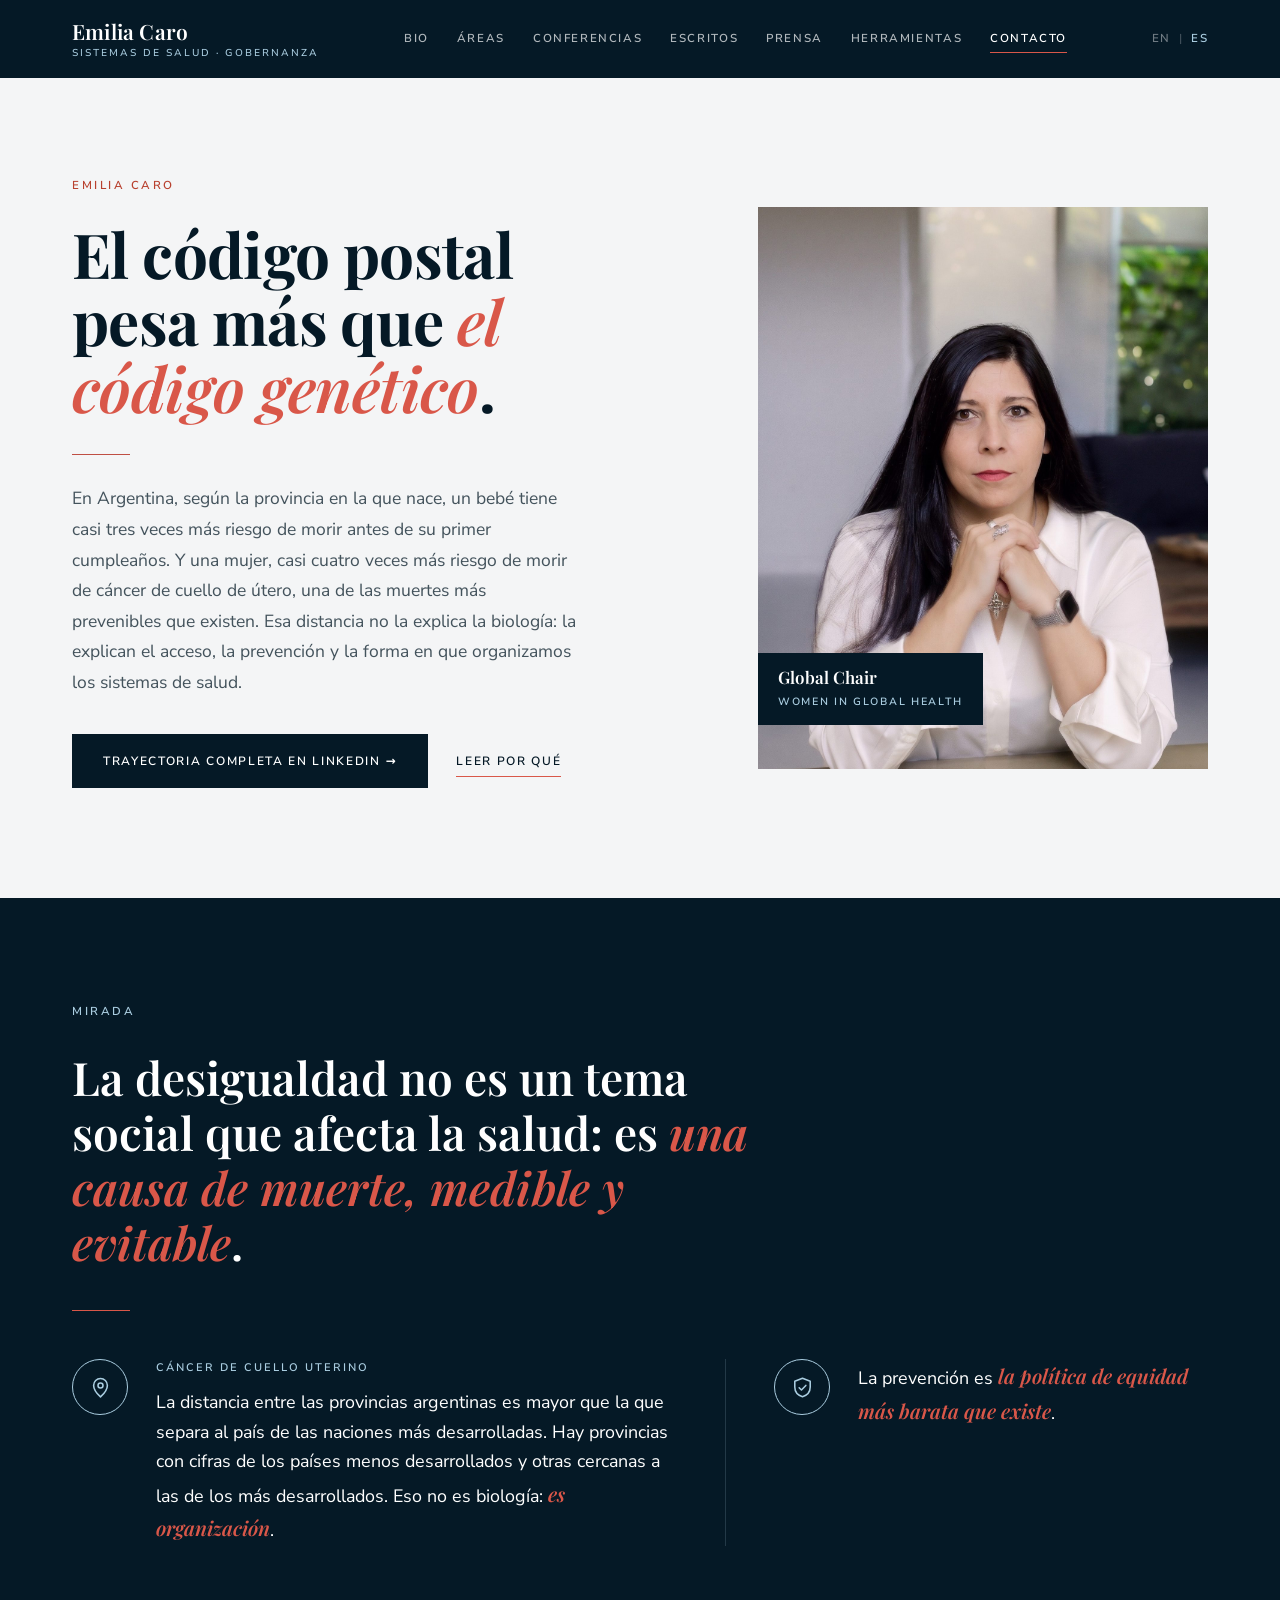
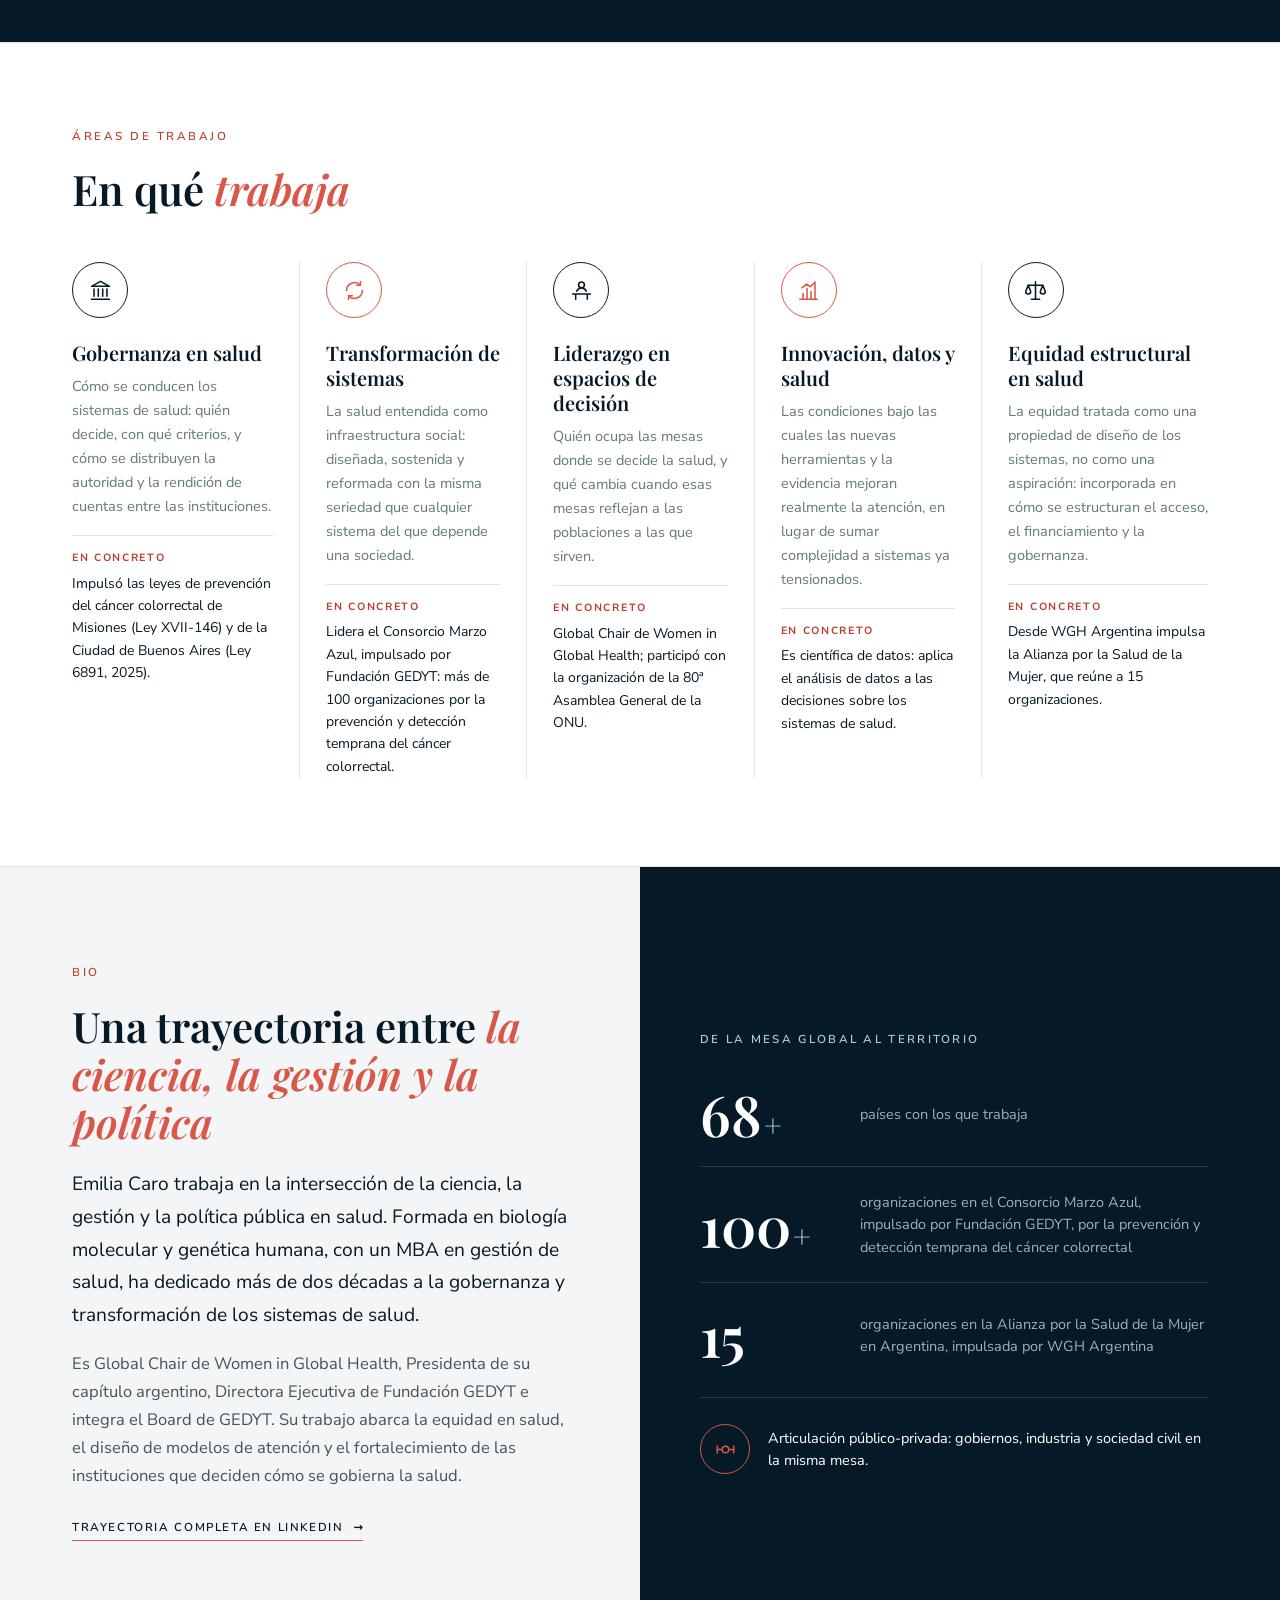
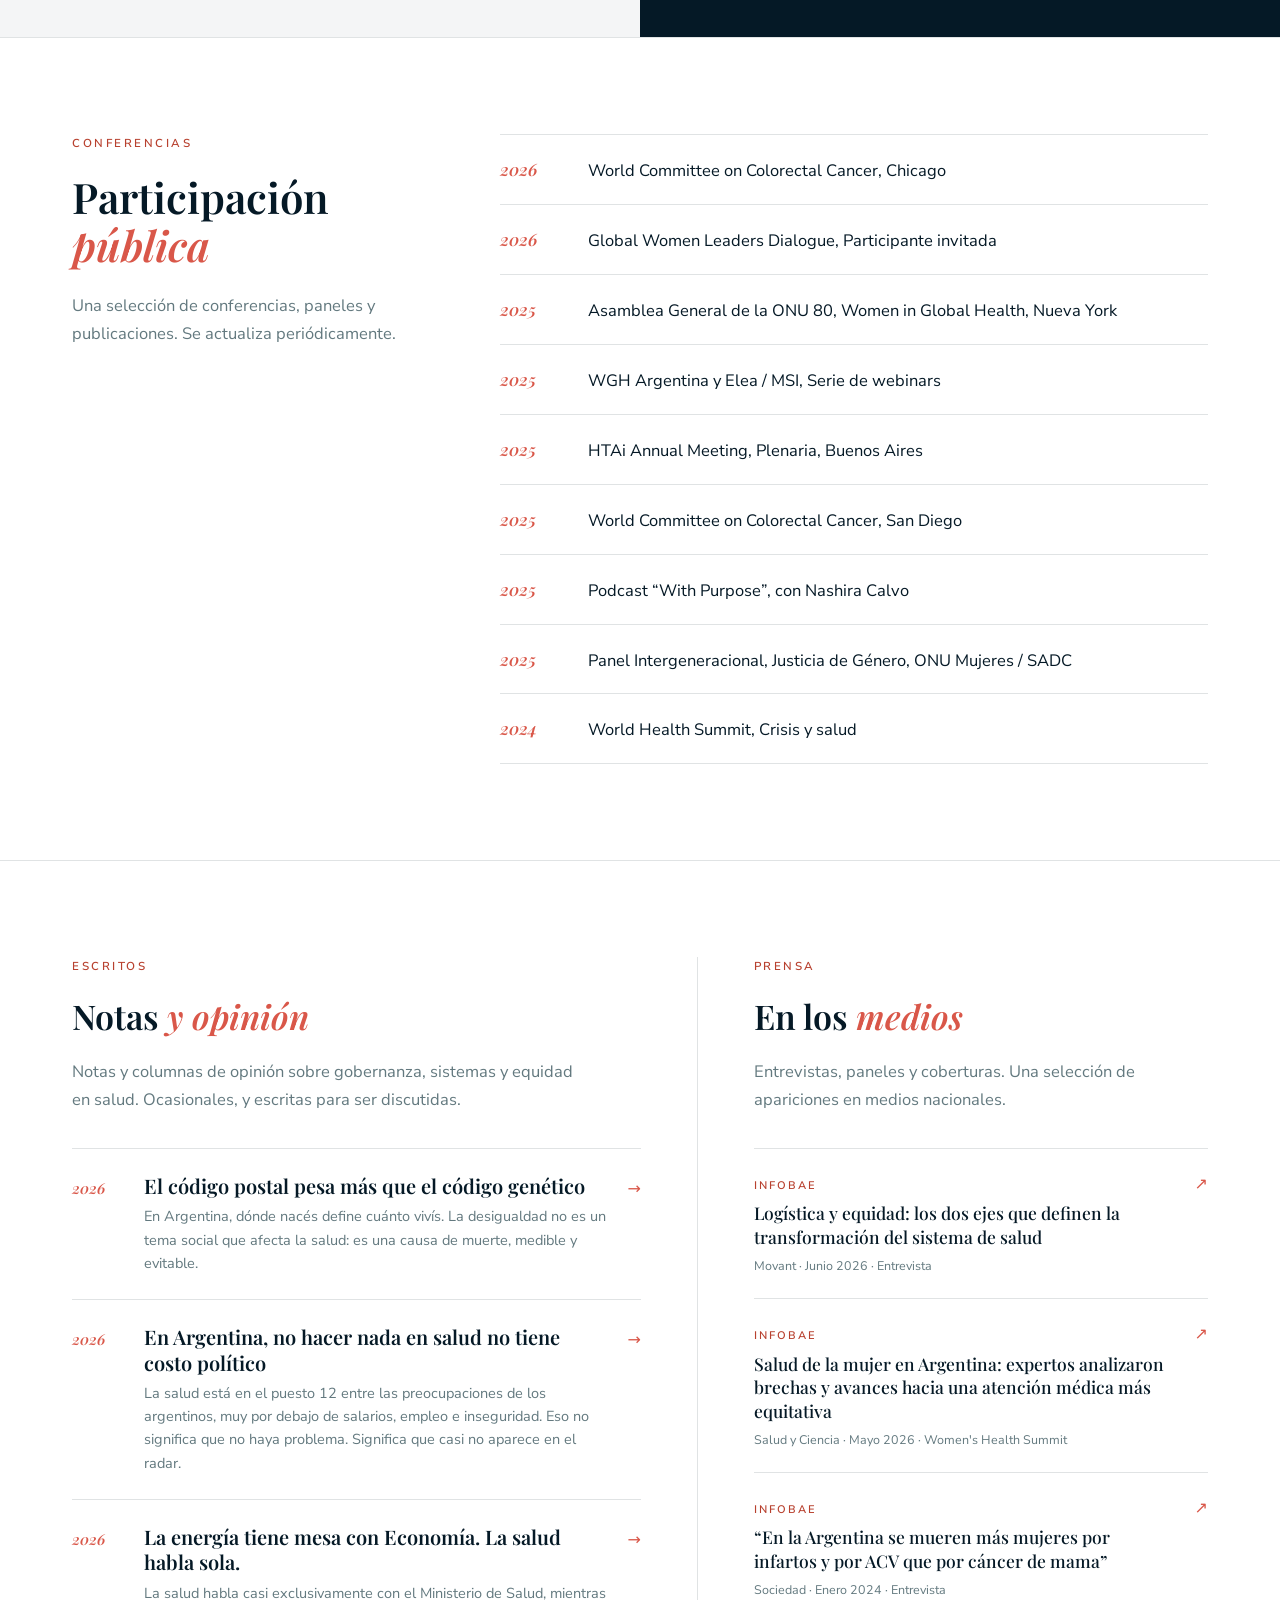
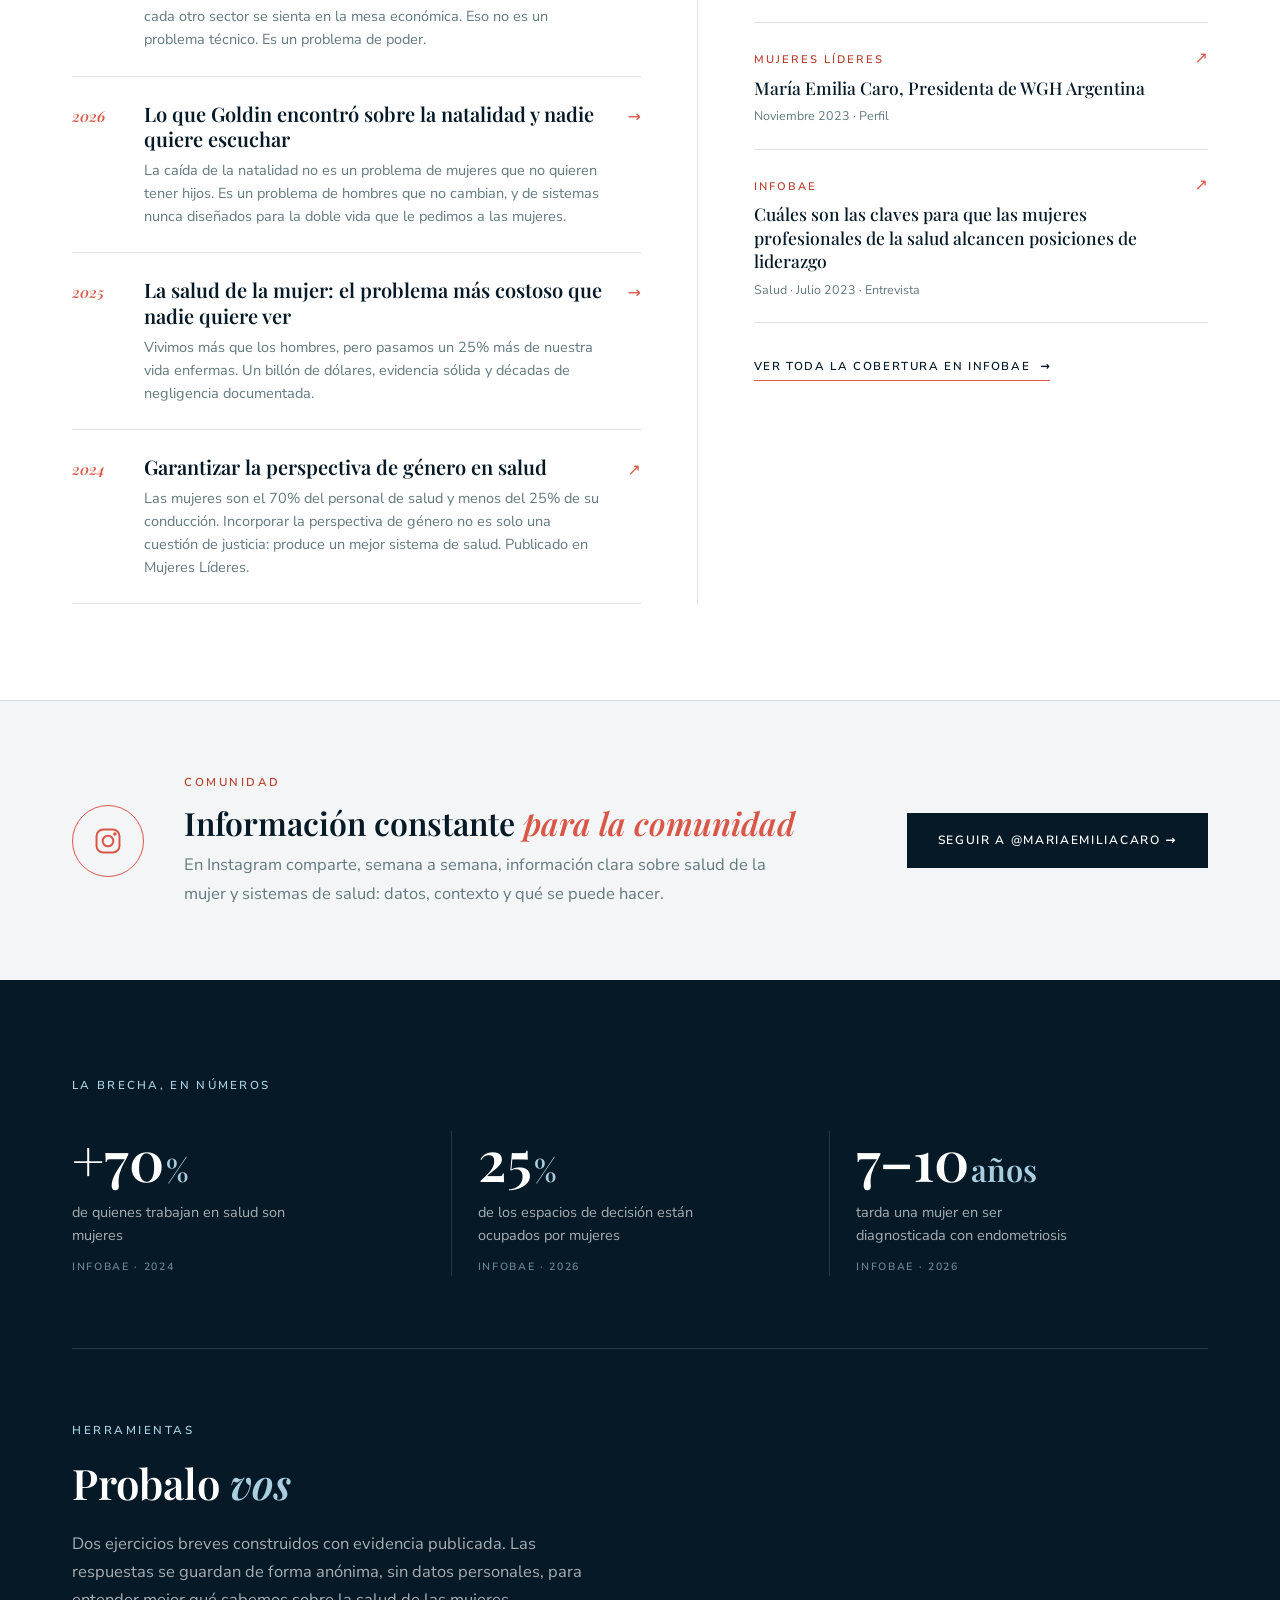
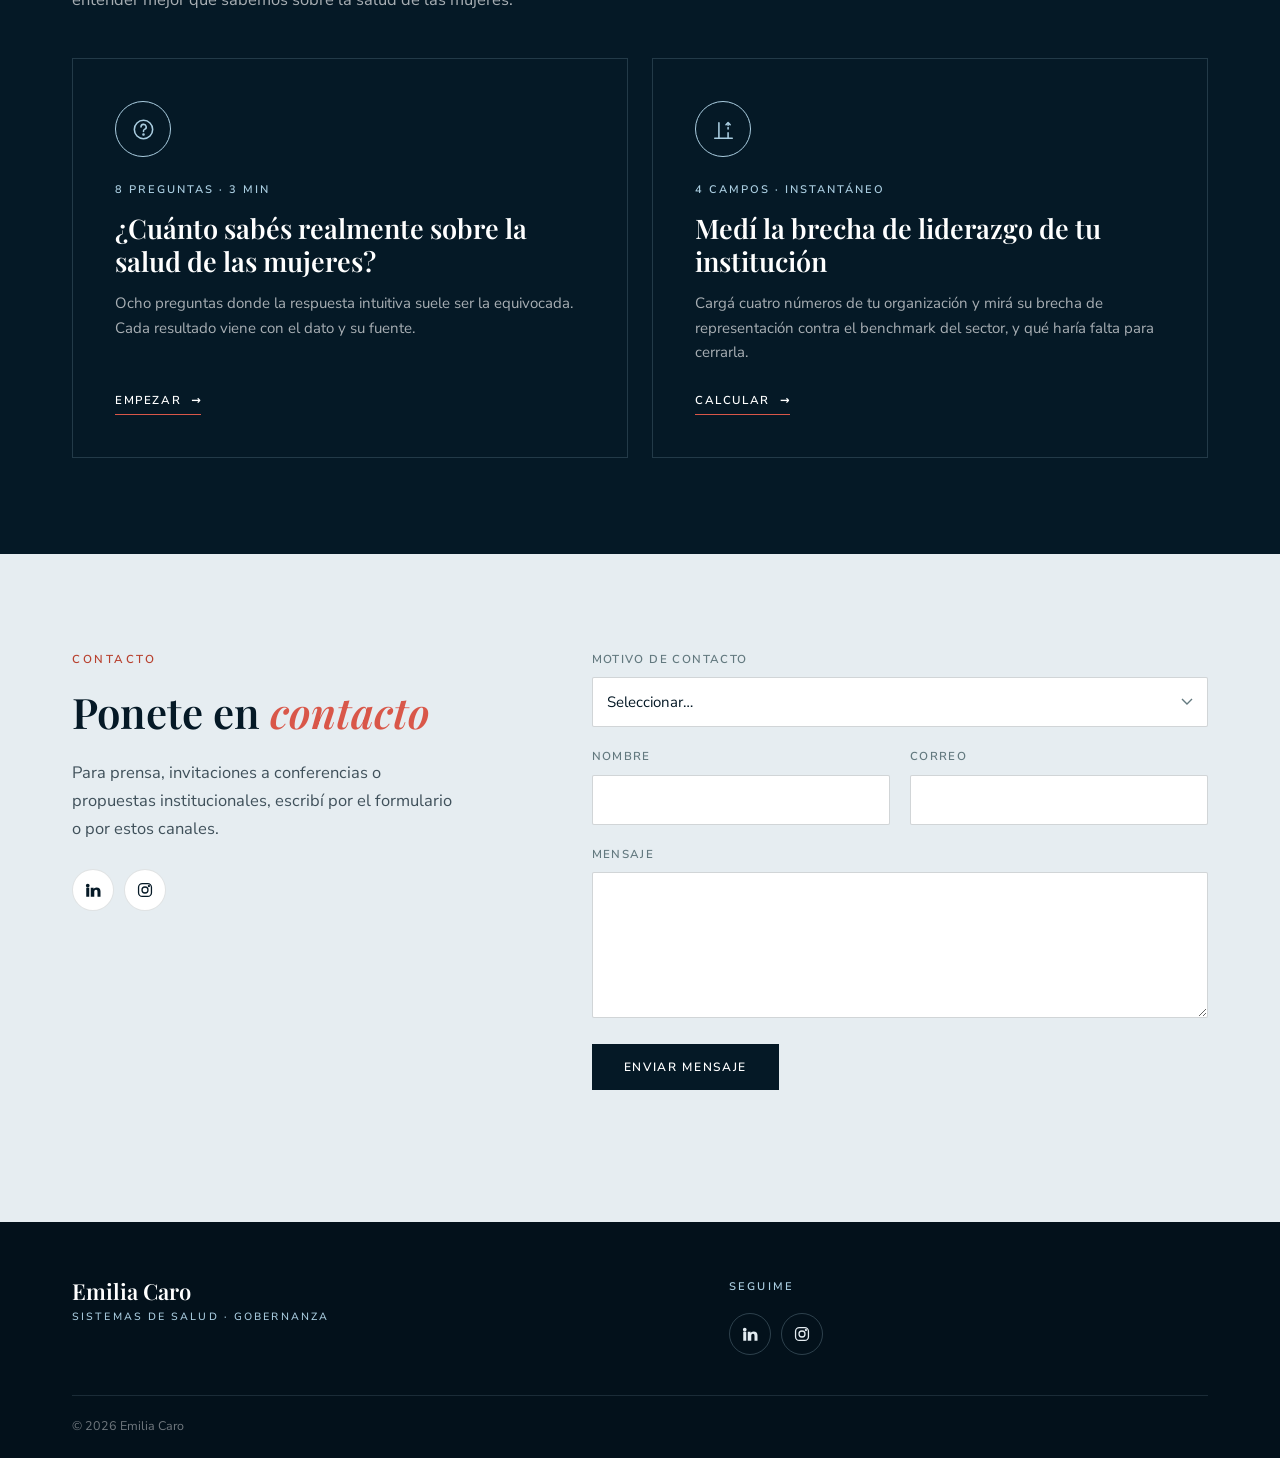
==== commit f9bf708b: "Agrega ejemplo concreto en Innovación, datos y salud Co-Authored-By: Claude Opus 5.5 <noreply@anthro" ====
--- a/index.html
+++ b/index.html
@@ -190,6 +190,7 @@
           <h3 data-en="Innovation, data and health" data-es="Innovación, datos y salud">Innovation, data and health</h3>
           <p data-en="The conditions under which new tools and evidence actually improve care, rather than adding complexity to systems already under strain."
              data-es="Las condiciones bajo las cuales las nuevas herramientas y la evidencia mejoran realmente la atención, en lugar de sumar complejidad a sistemas ya tensionados.">The conditions under which new tools and evidence actually improve care, rather than adding complexity to systems already under strain.</p>
+          <p class="a-ex"><span class="ex-l" data-en="In practice" data-es="En concreto">In practice</span><span data-en="She is a data scientist: she applies data analysis to decisions about health systems." data-es="Es científica de datos: aplica el análisis de datos a las decisiones sobre los sistemas de salud.">She is a data scientist: she applies data analysis to decisions about health systems.</span></p>
         </article>
         <article class="acard">
           <span class="ico"><svg viewBox="0 0 24 24" aria-hidden="true"><path d="M12 3.6v16.8M8 20.4h8M5 7h14"/><path d="M5 7 2.6 13a2.4 2.4 0 0 0 4.8 0z"/><path d="M19 7l-2.4 6a2.4 2.4 0 0 0 4.8 0z"/></svg></span>
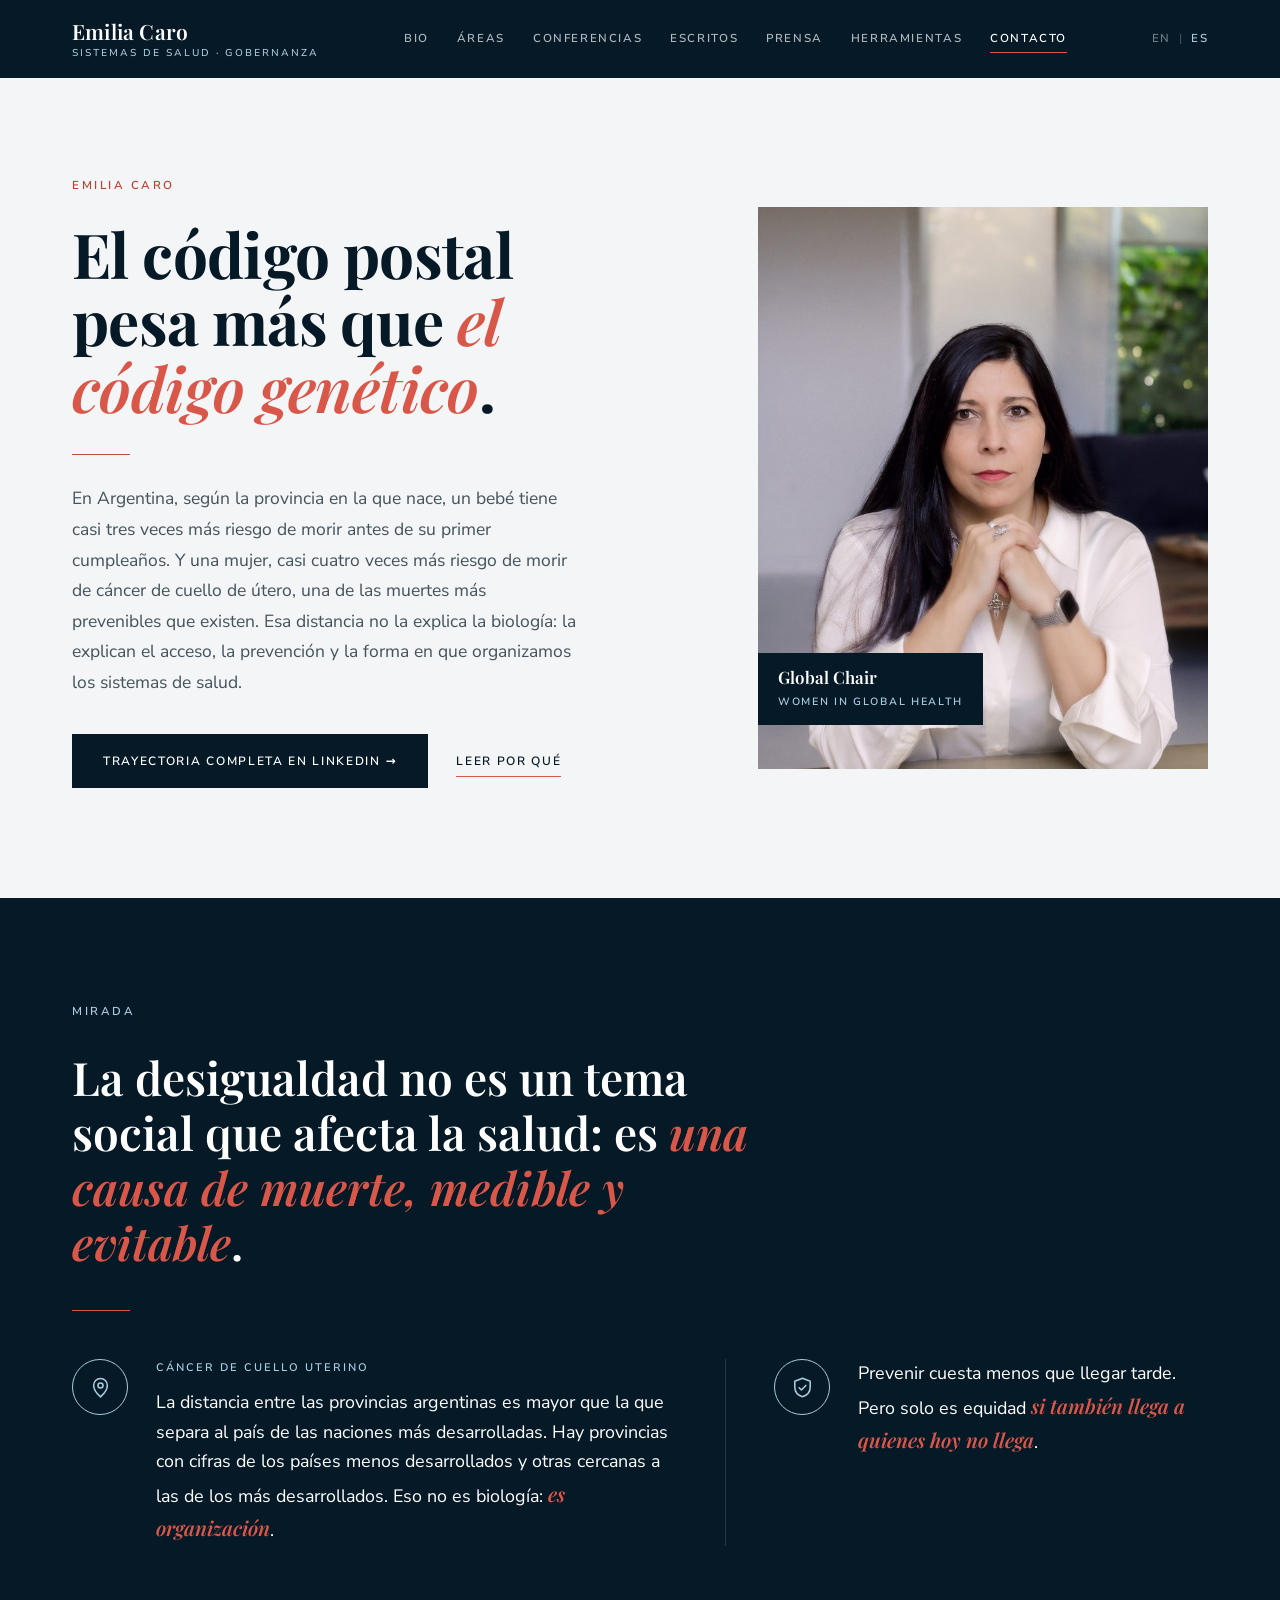
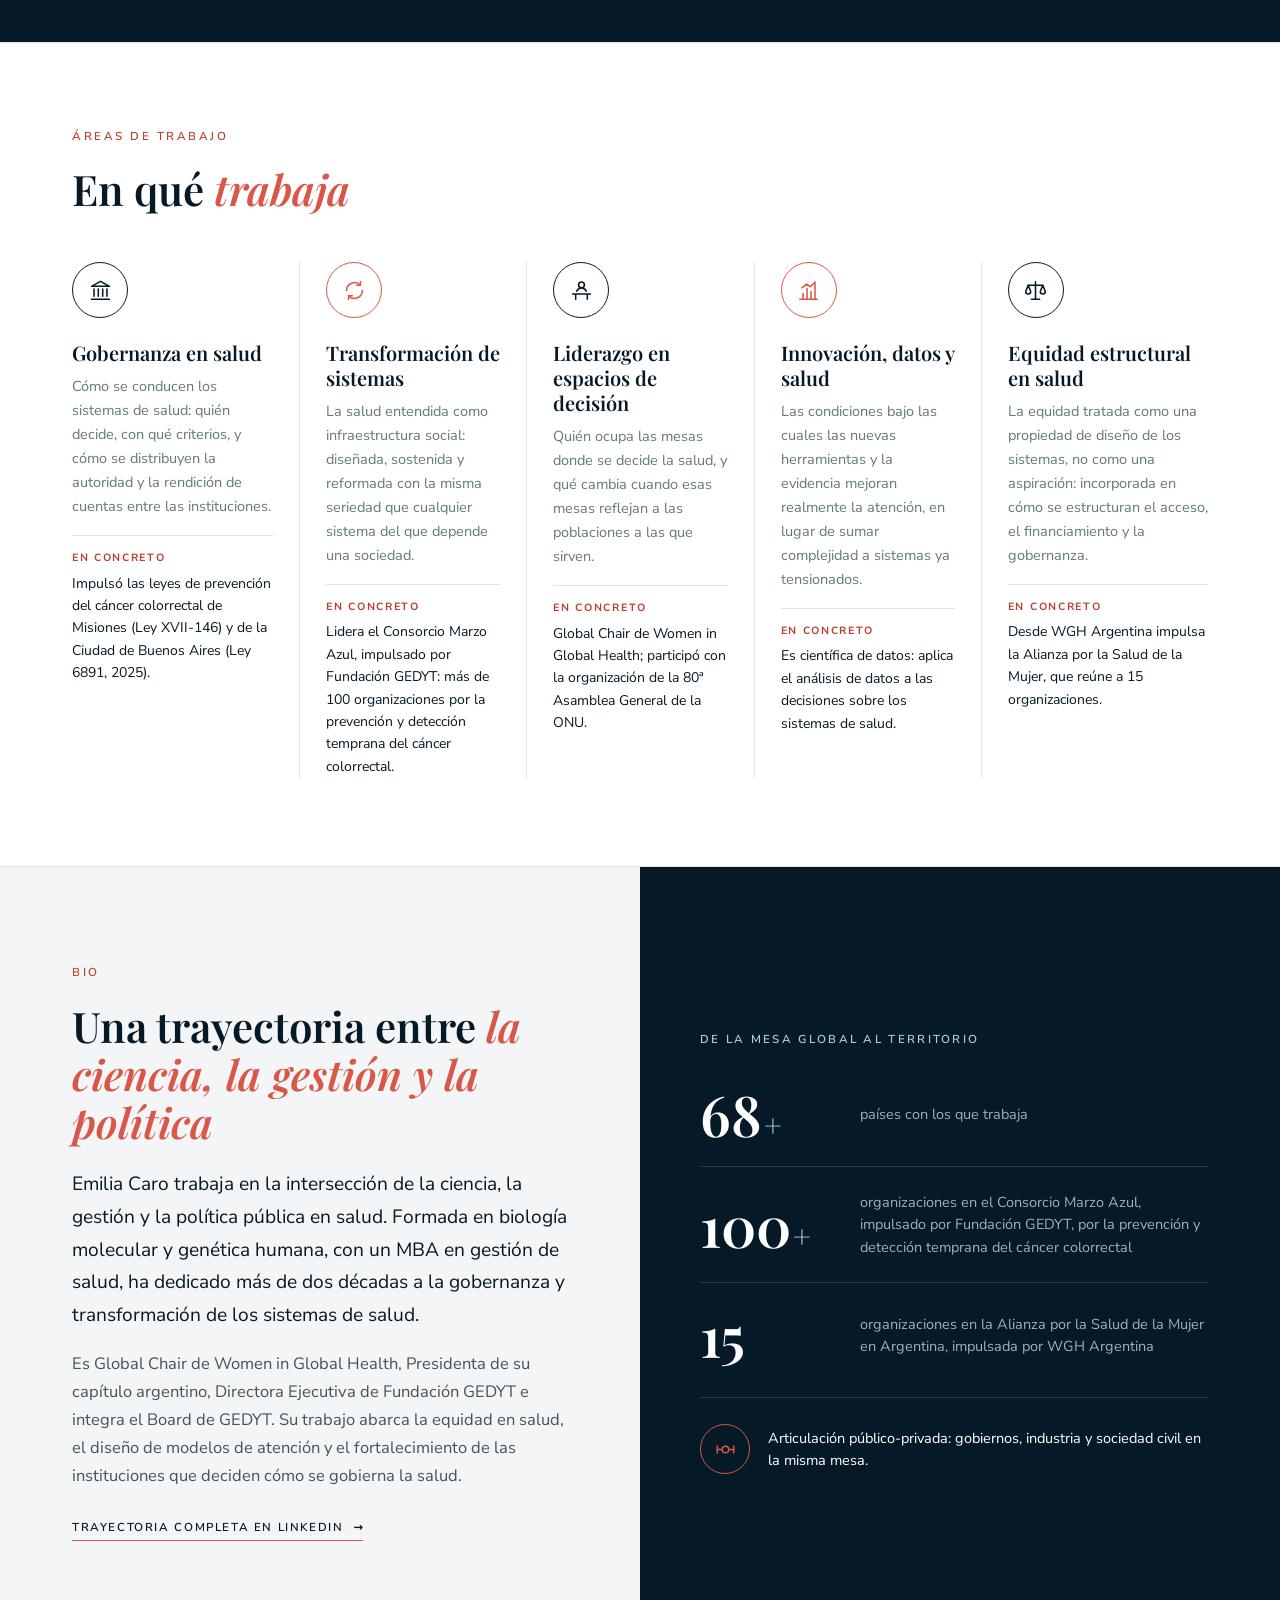
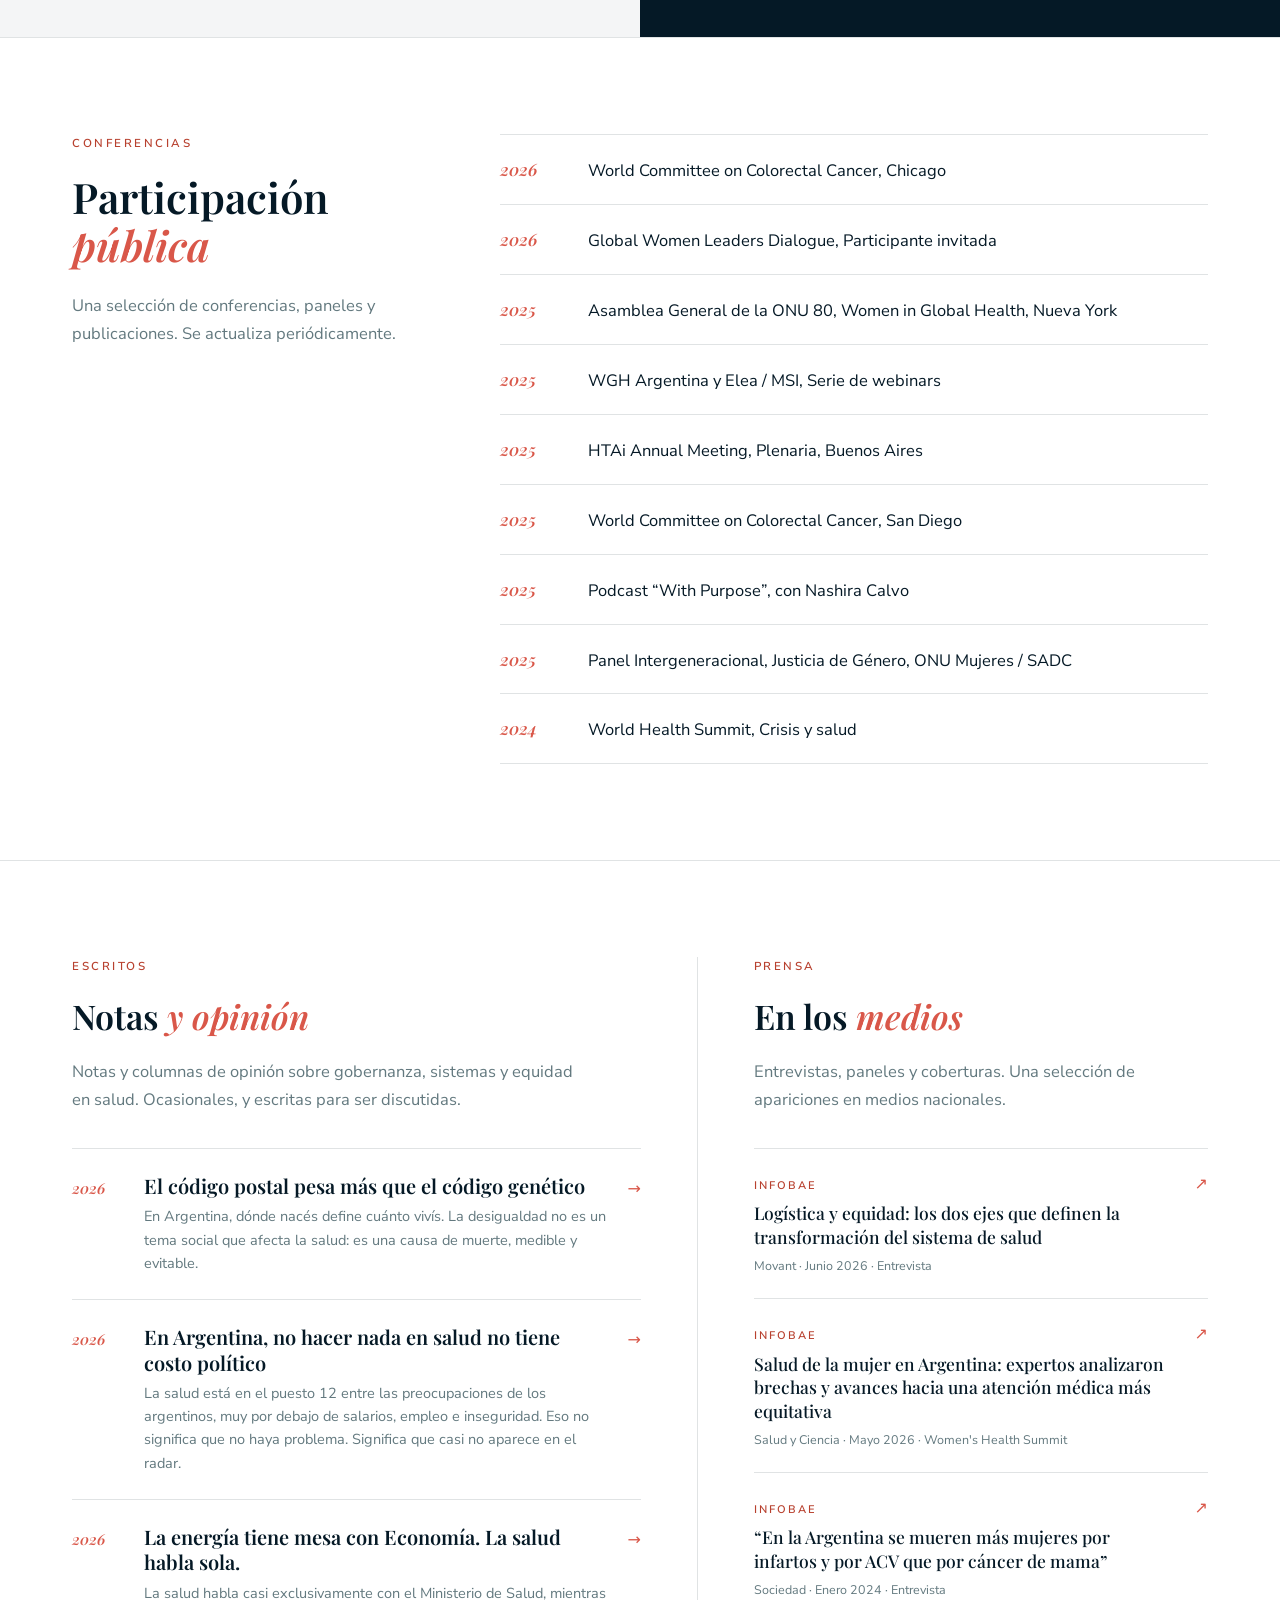
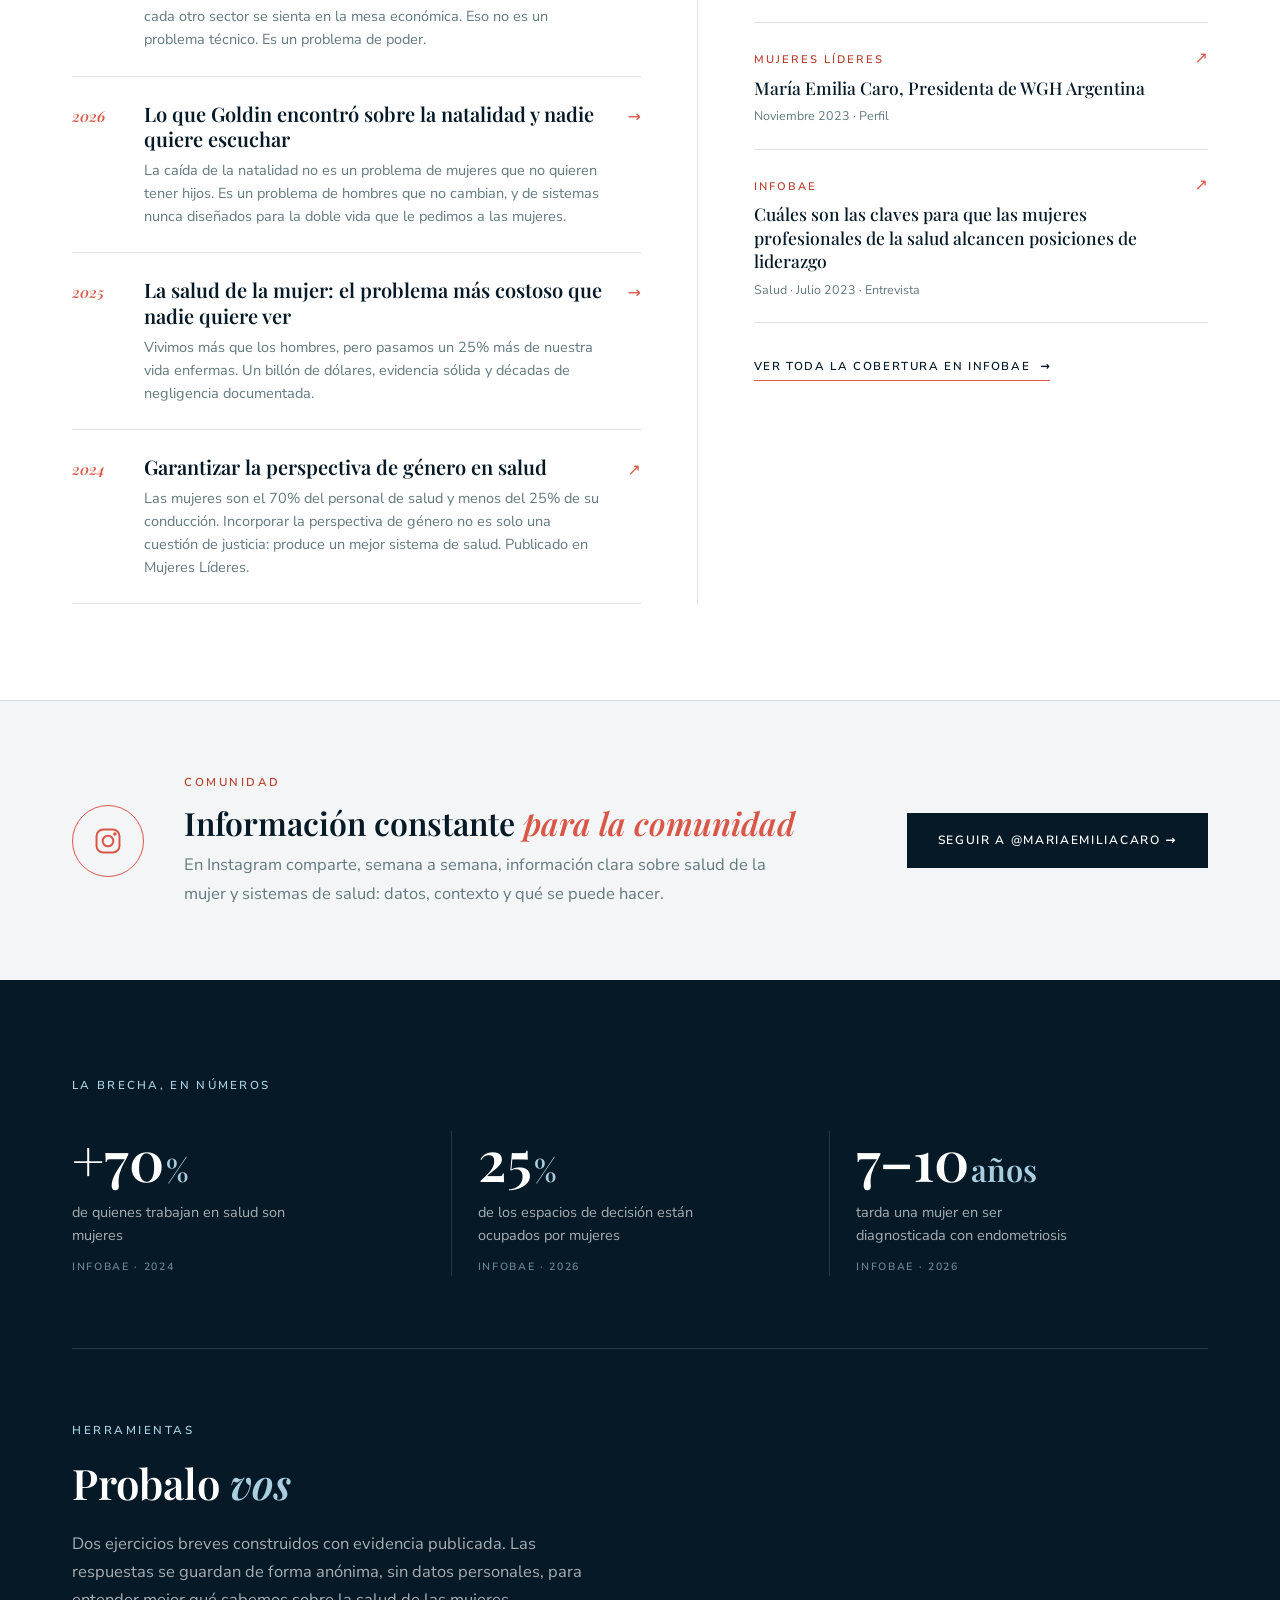
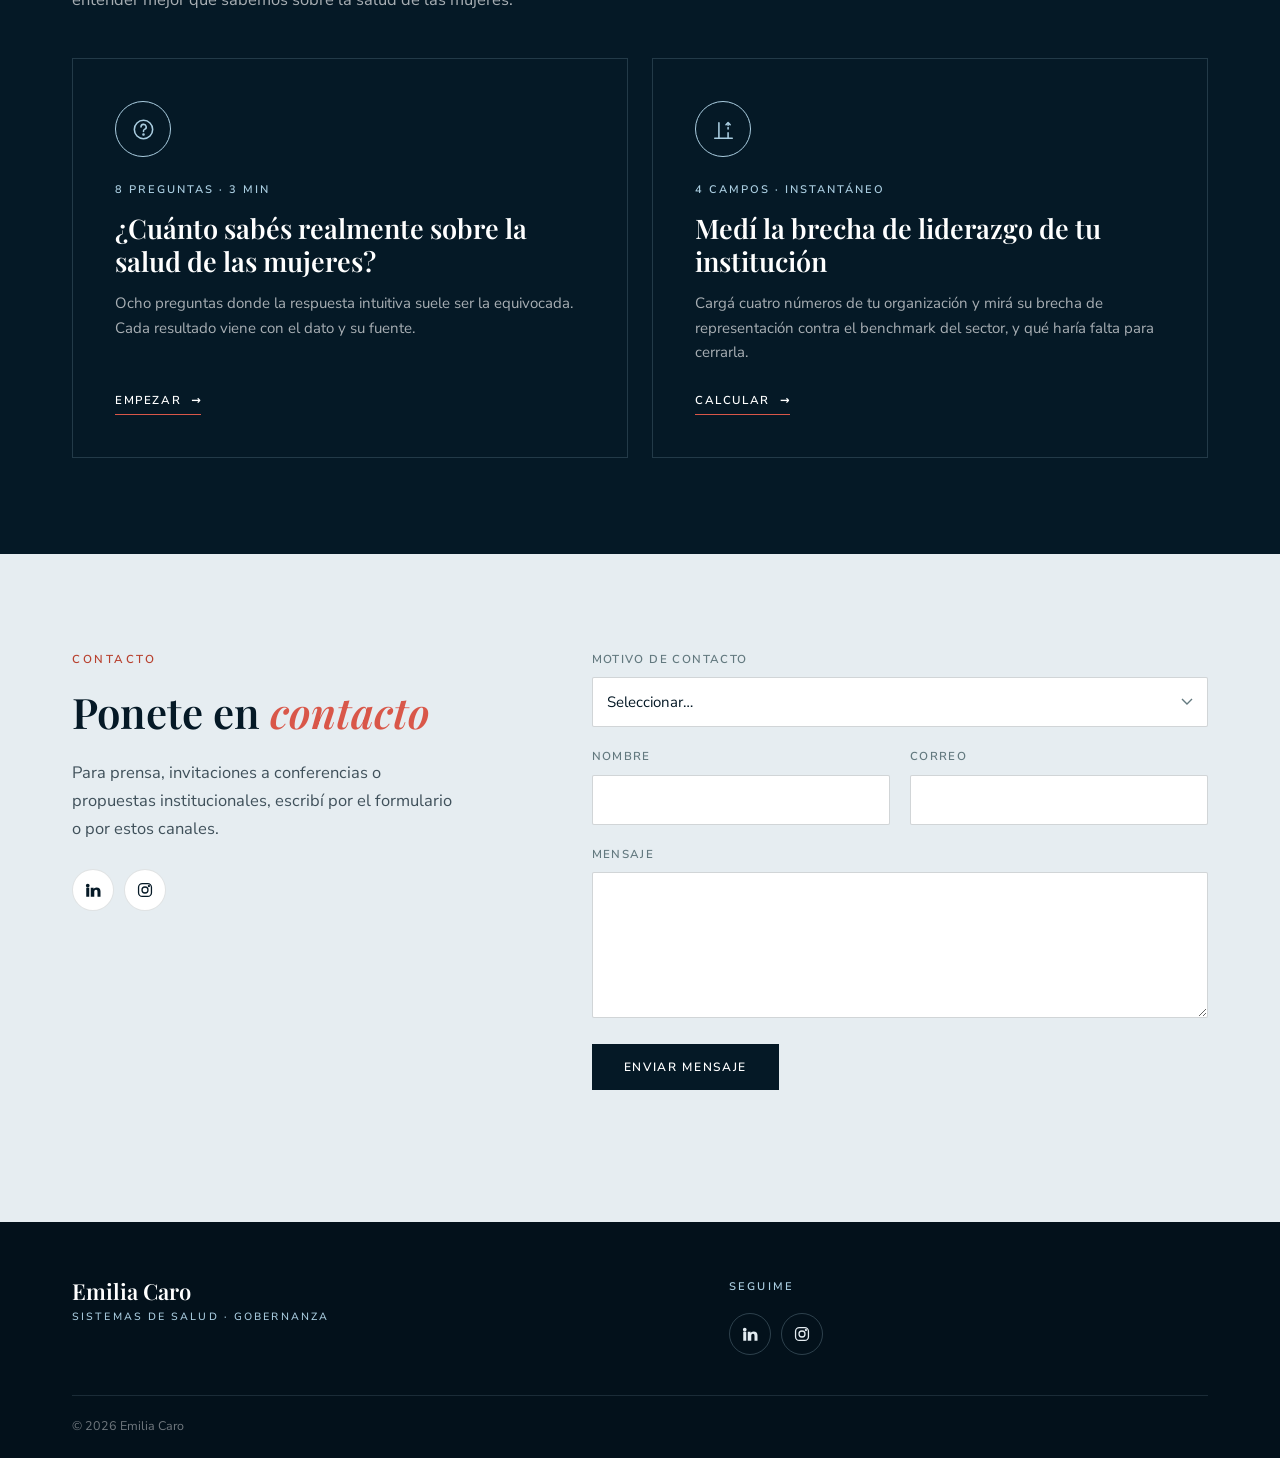
==== commit 0aab08a5: "Nueva frase sobre prevención y equidad en Mirada y en la nota Co-Authored-By: Claude Opus 5.5 <norep" ====
--- a/index.html
+++ b/index.html
@@ -149,8 +149,8 @@
         </div>
         <div class="mf-item">
           <span class="ico"><svg viewBox="0 0 24 24" aria-hidden="true"><path d="M12 3.2 4.6 6v5.4c0 4.6 3.1 8 7.4 9.4 4.3-1.4 7.4-4.8 7.4-9.4V6z"/><path d="m8.8 12.2 2.2 2.2 4.2-4.4"/></svg></span>
-          <p data-en="Prevention is <em>the cheapest equity policy there is</em>."
-             data-es="La prevención es <em>la política de equidad más barata que existe</em>.">Prevention is <em>the cheapest equity policy there is</em>.</p>
+          <p data-en="Preventing costs less than arriving late. But it is only equity <em>if it also reaches those it does not reach today</em>."
+             data-es="Prevenir cuesta menos que llegar tarde. Pero solo es equidad <em>si también llega a quienes hoy no llega</em>.">Preventing costs less than arriving late. But it is only equity <em>if it also reaches those it does not reach today</em>.</p>
         </div>
       </div>
     </div>
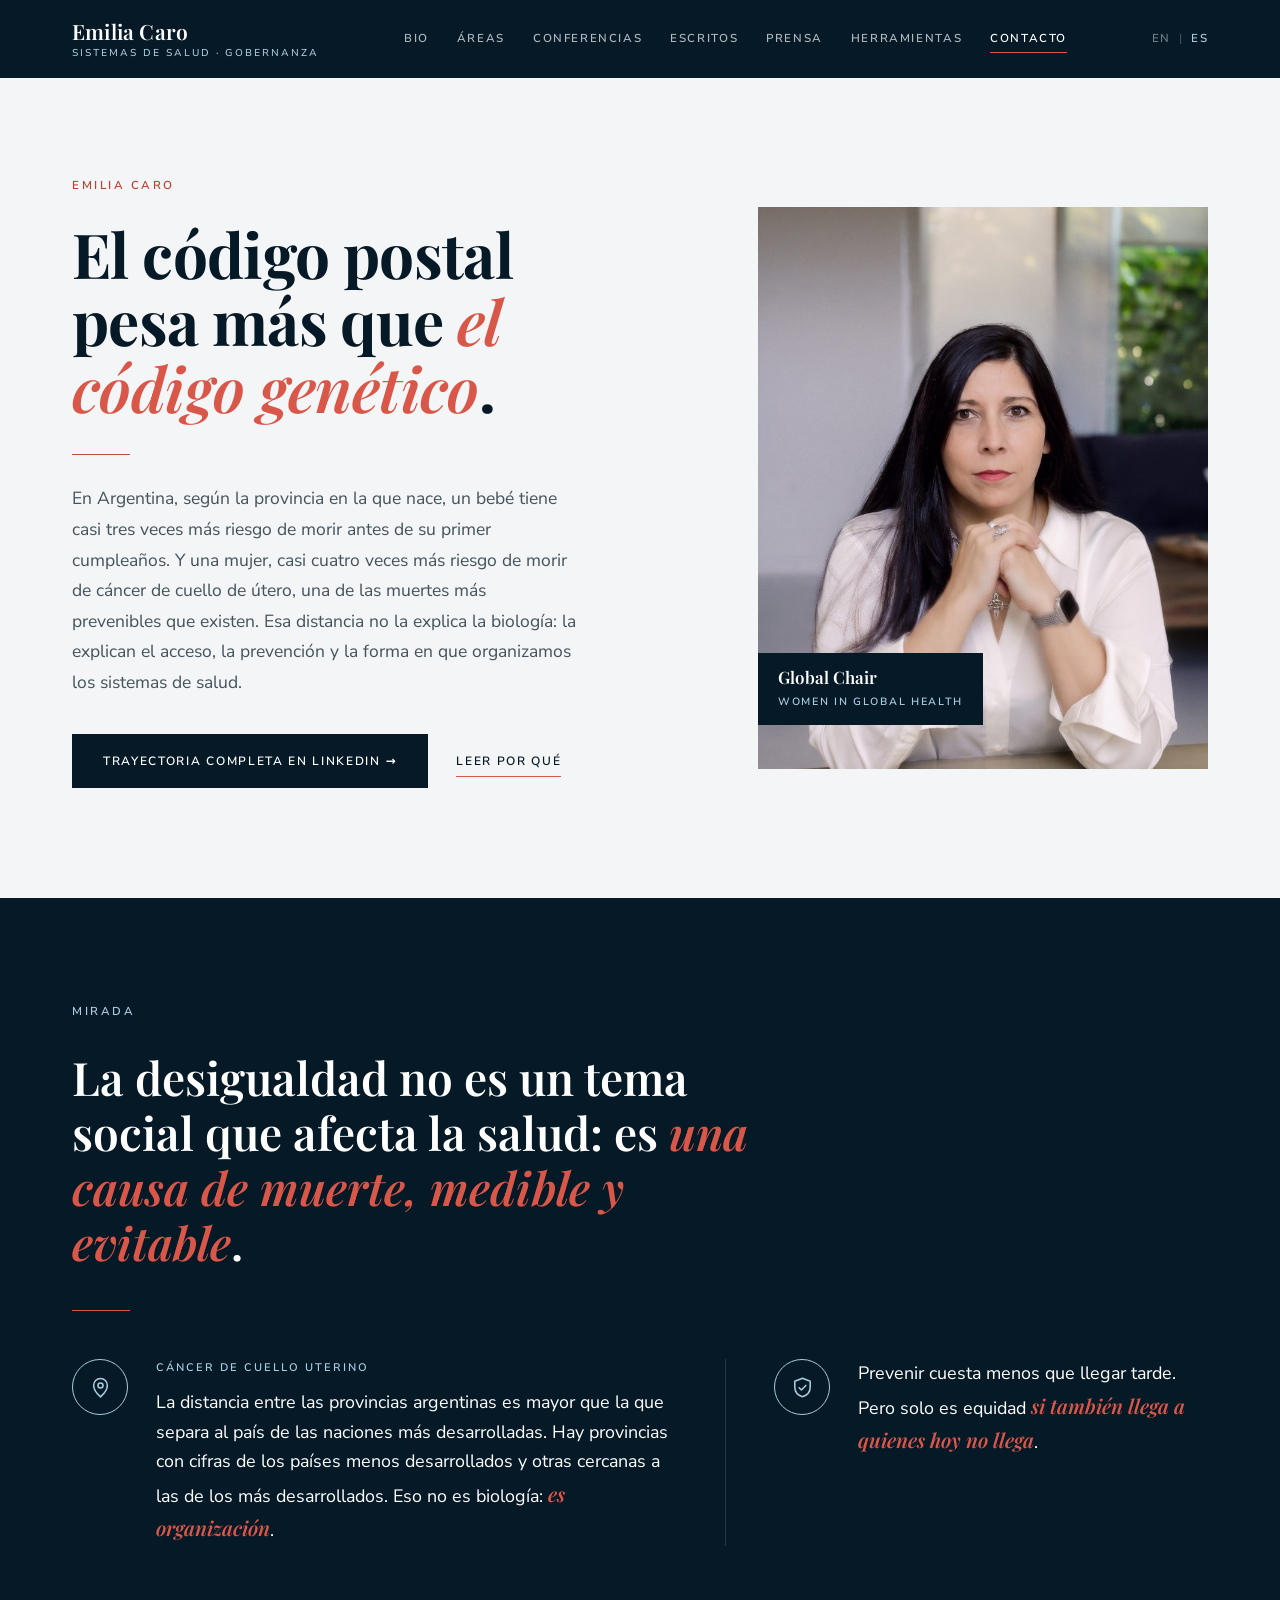
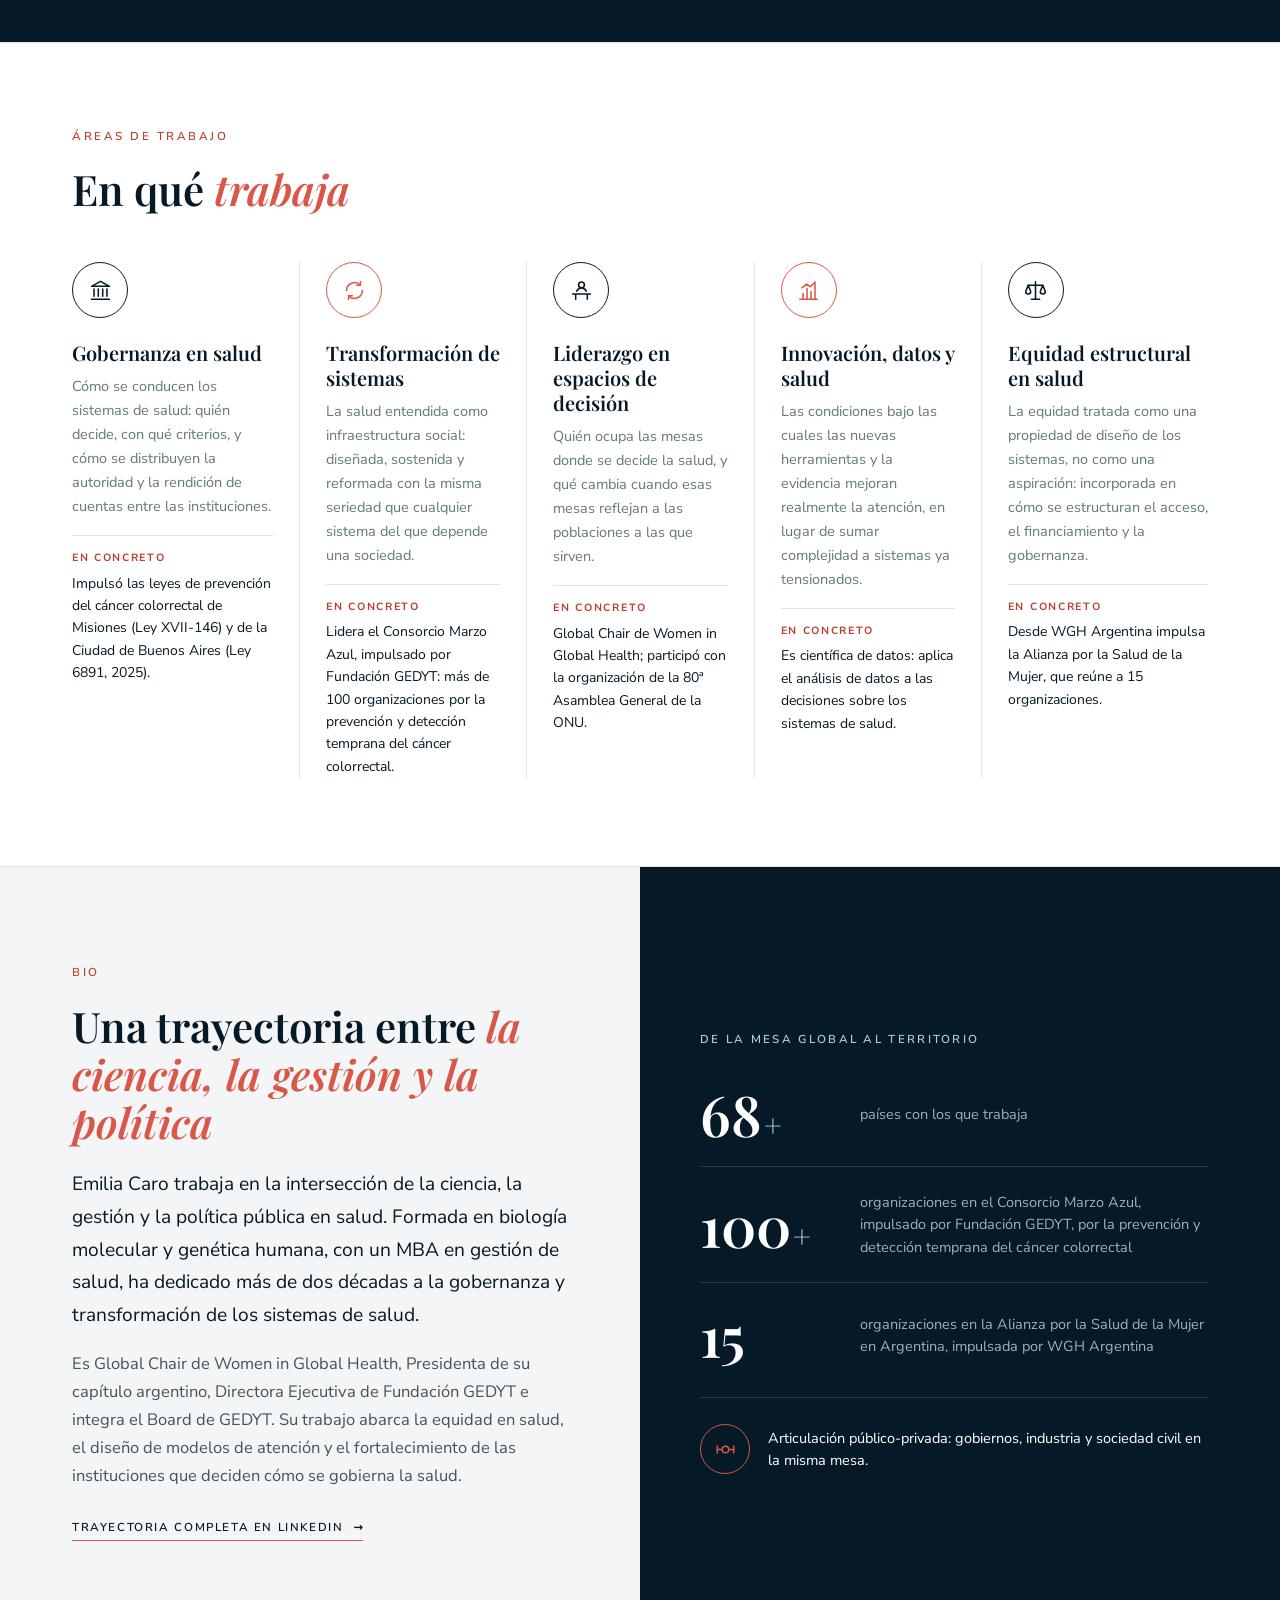
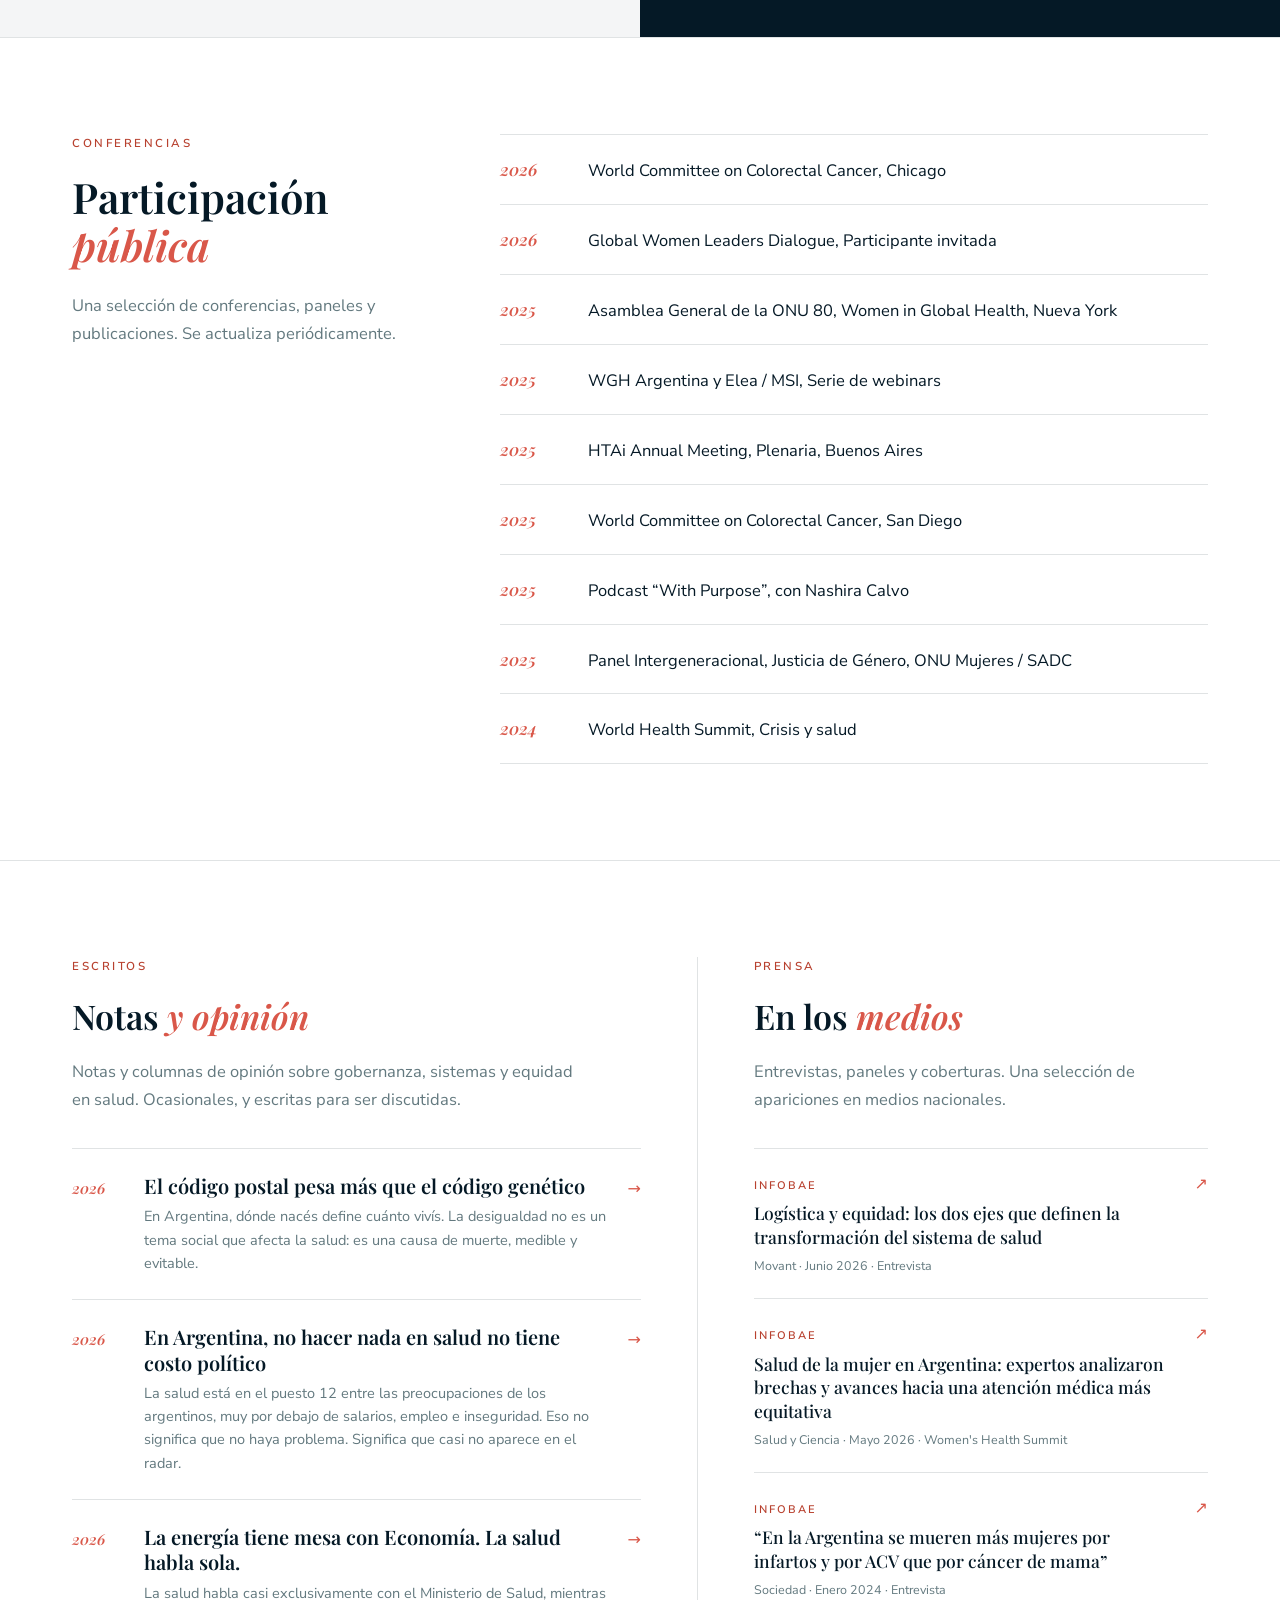
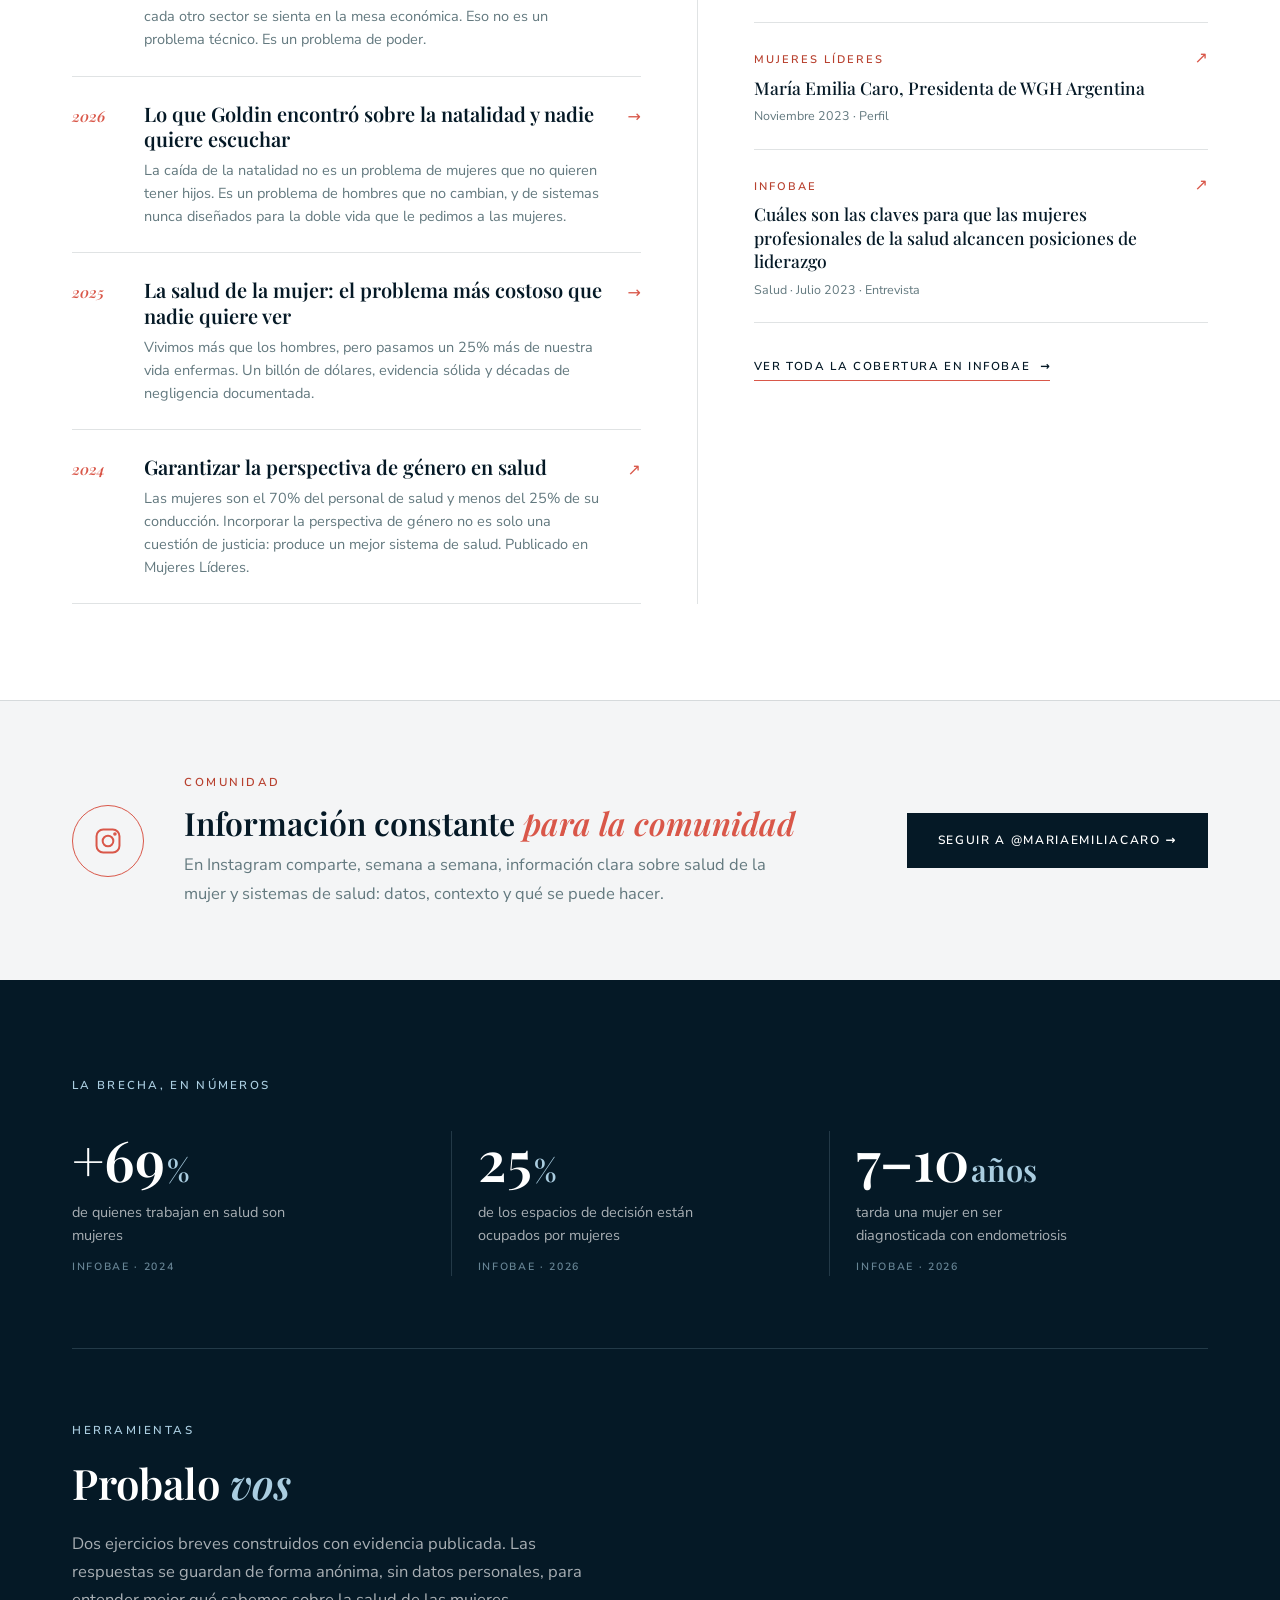
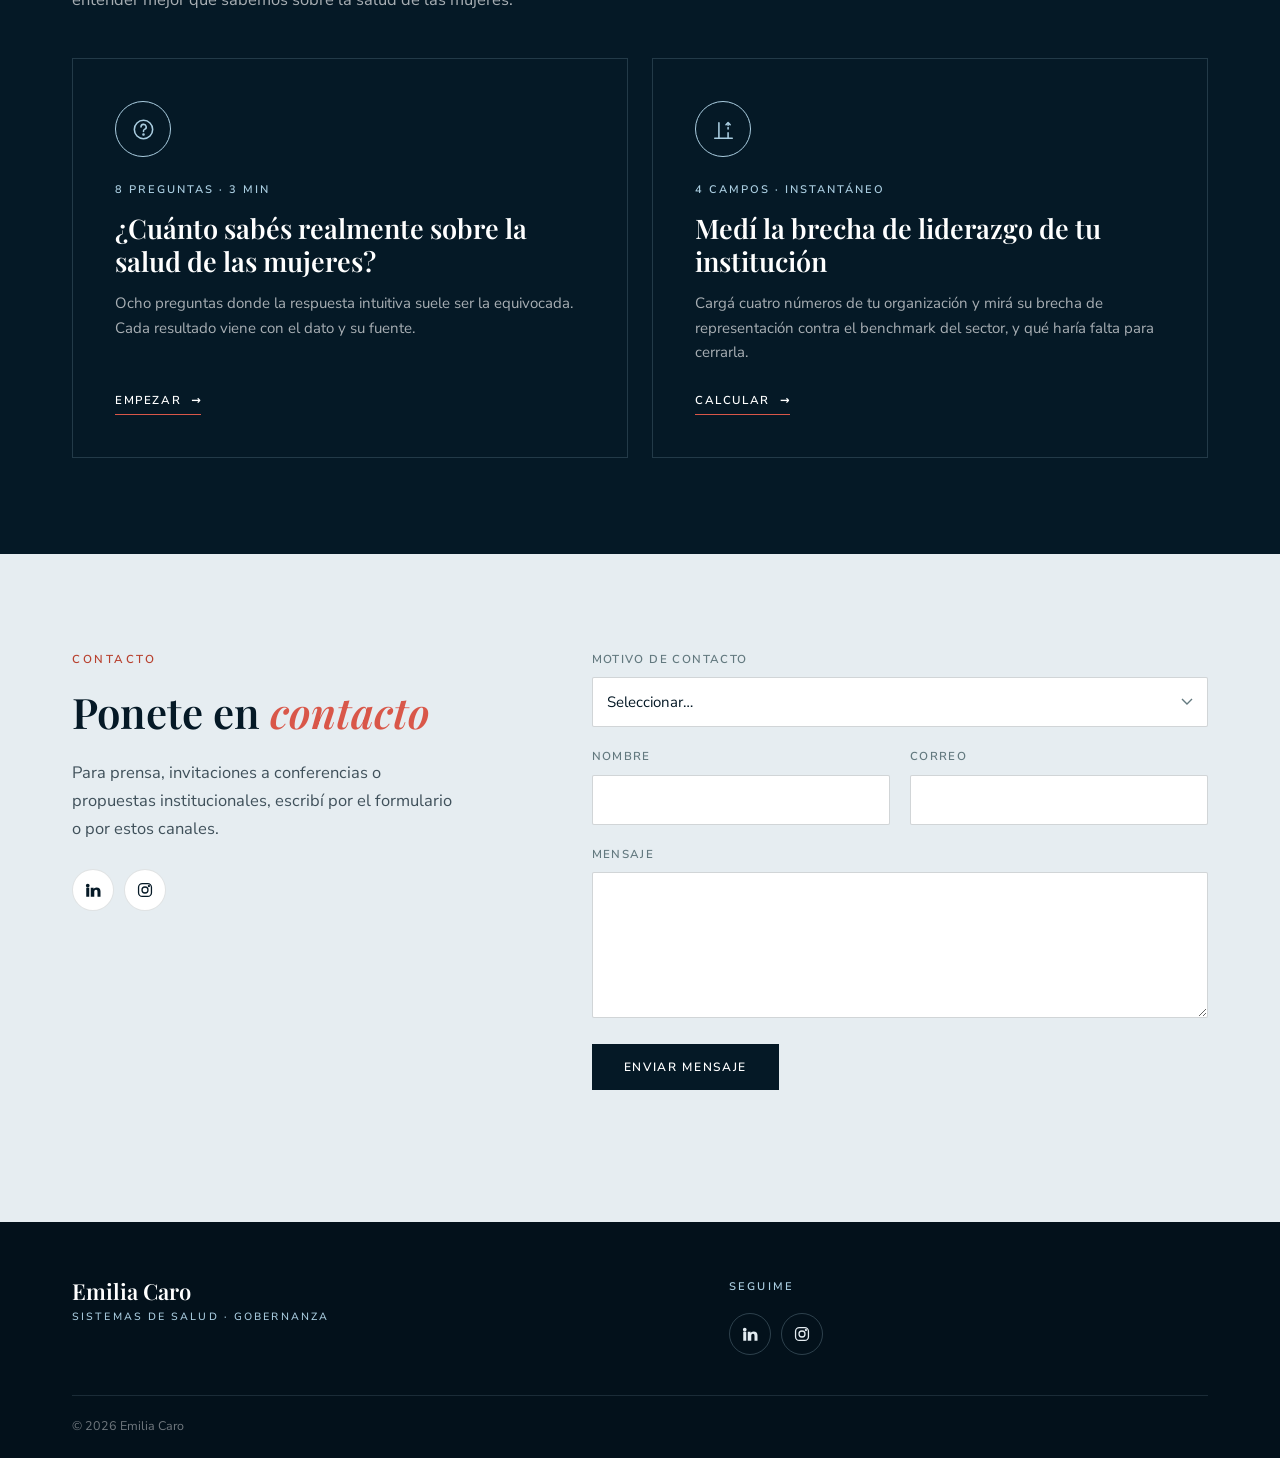
==== commit 584e9e67: "Agrega Vercel Web Analytics a todas las páginas Co-Authored-By: Claude Opus 5.5 <noreply@anthropic.c" ====
--- a/index.html
+++ b/index.html
@@ -63,6 +63,9 @@
 <link rel="preconnect" href="https://fonts.gstatic.com" crossorigin>
 <link href="https://fonts.googleapis.com/css2?family=Playfair+Display:ital,wght@0,500;0,600;0,700;1,500;1,600&family=Nunito+Sans:opsz,wght@6..12,400;6..12,600;6..12,700&display=swap" rel="stylesheet">
 <link rel="stylesheet" href="styles.css">
+<!-- Vercel Web Analytics: visitas, páginas, origen, país y dispositivo. Sin cookies. -->
+<script>window.va = window.va || function () { (window.vaq = window.vaq || []).push(arguments); };</script>
+<script defer src="/_vercel/insights/script.js"></script>
 </head>
 <body>
 
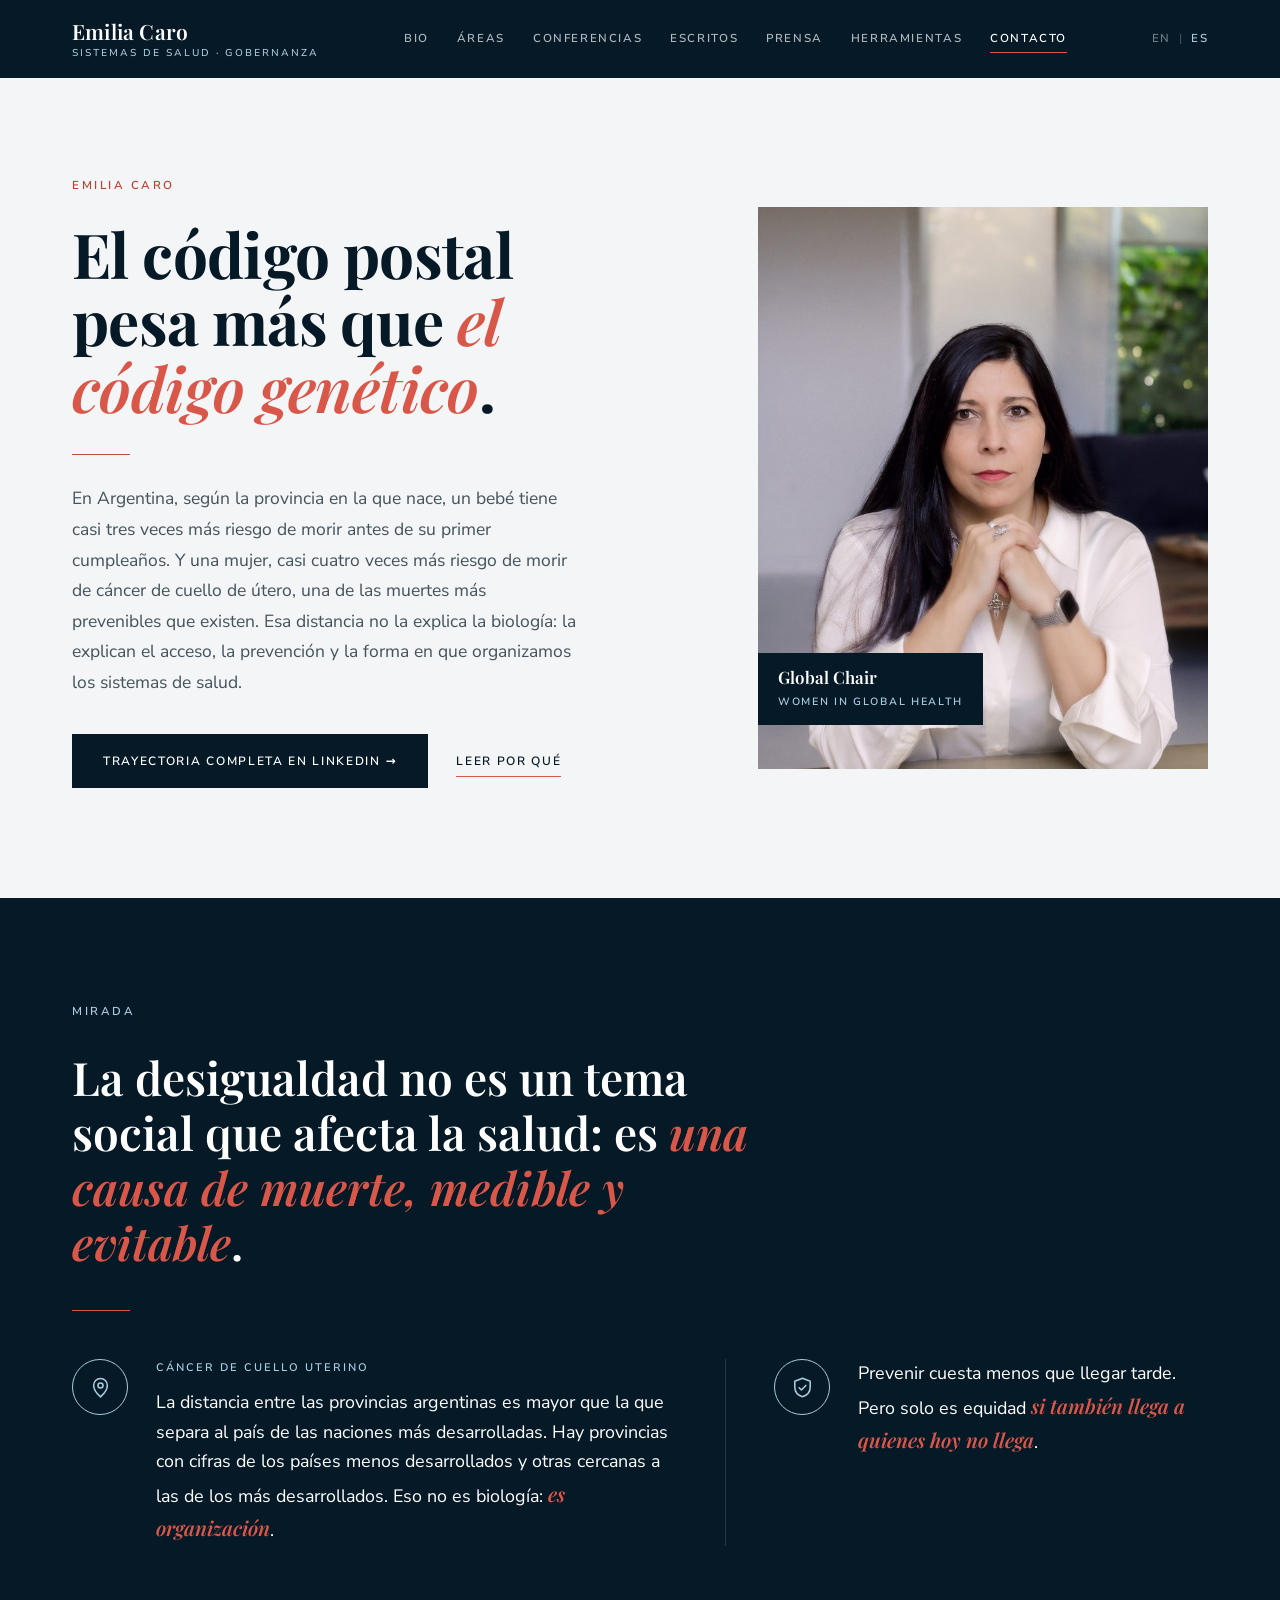
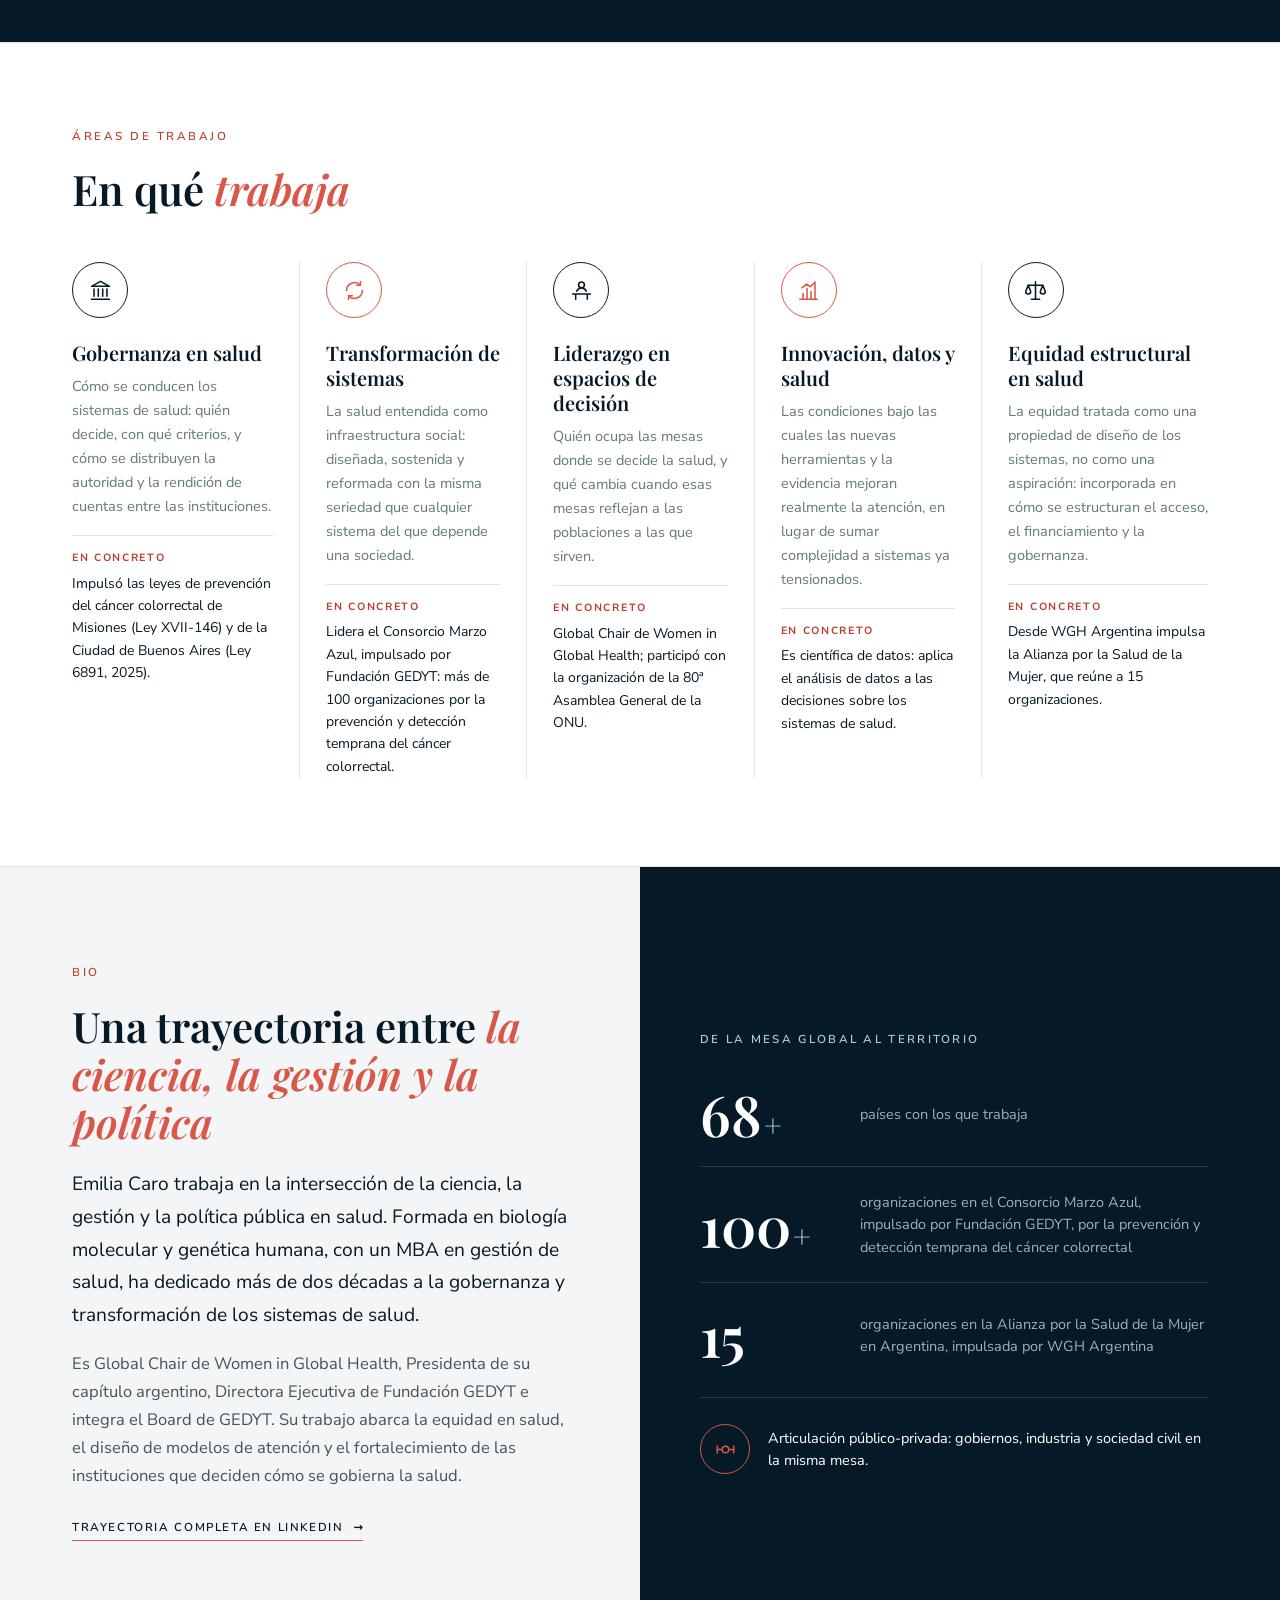
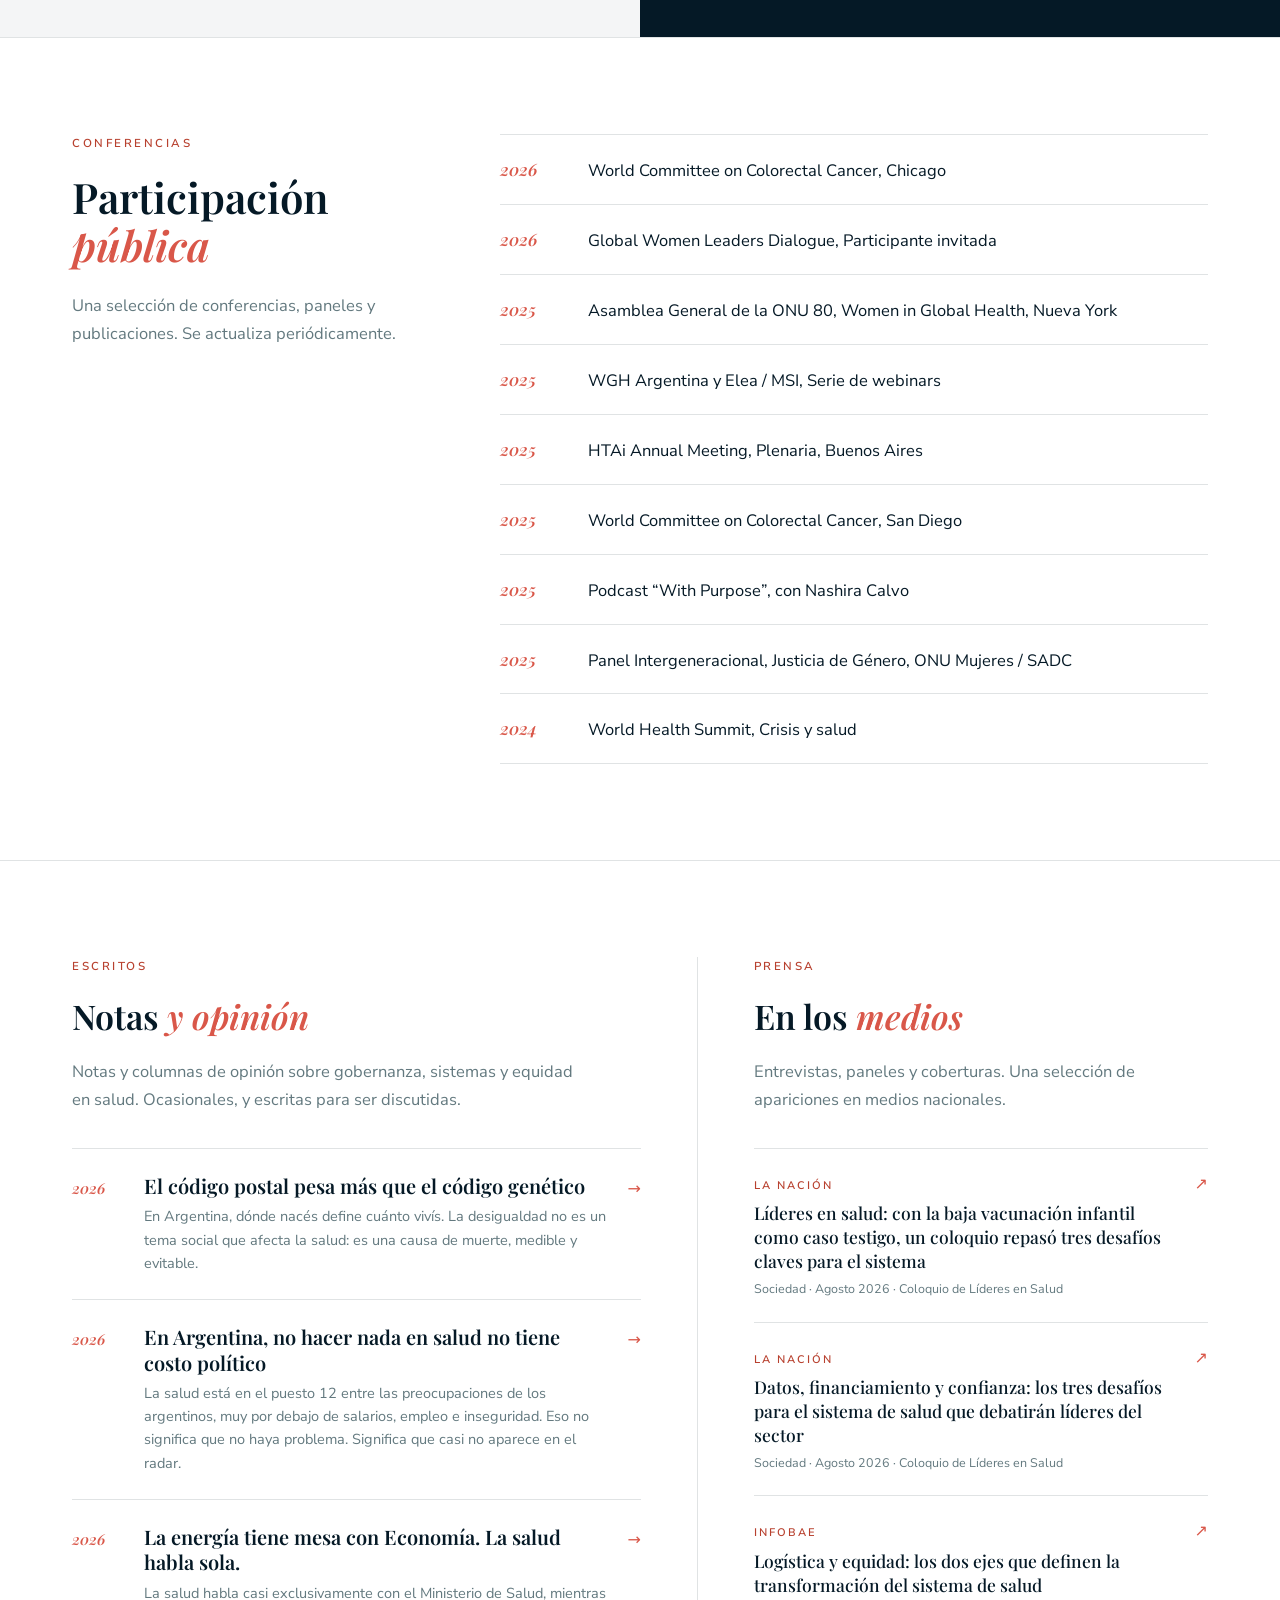
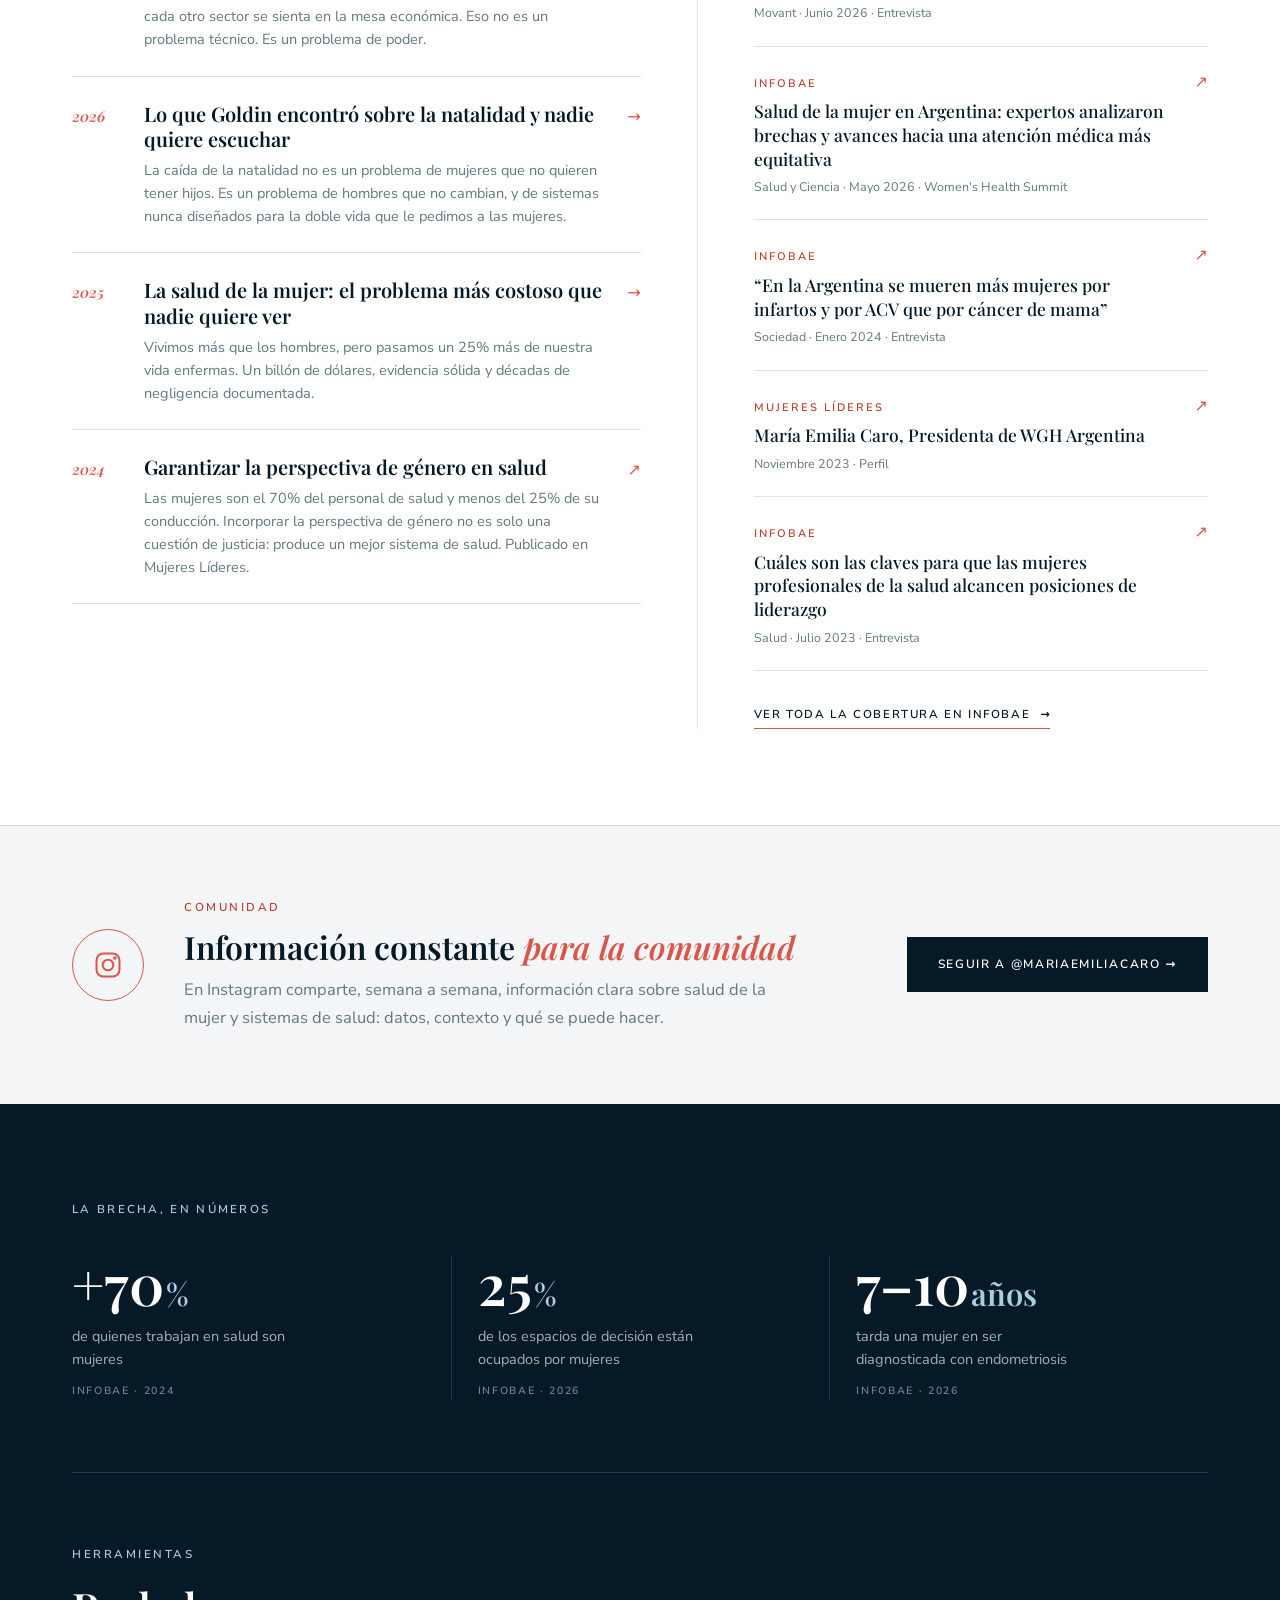
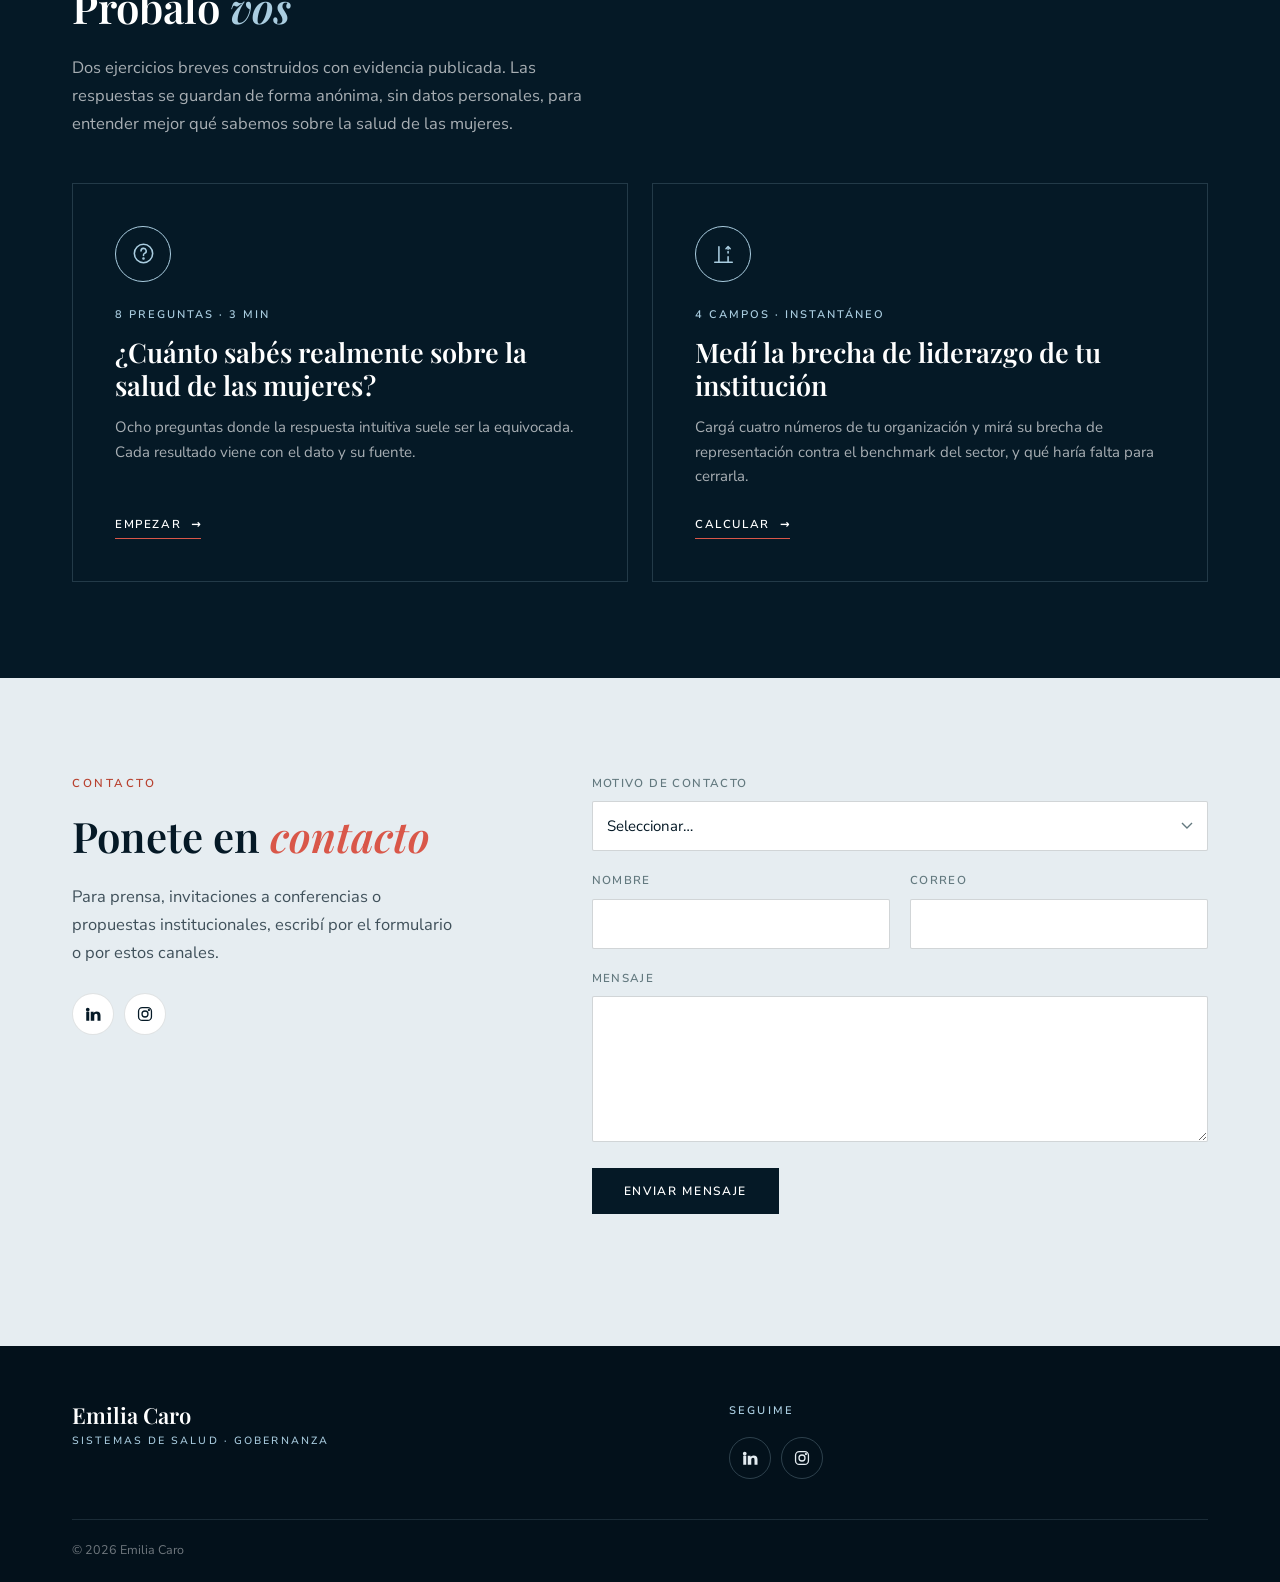
==== commit 5396e525: "Texto base en español en todas las páginas y cobertura de La Nación del Coloquio El HTML traía el te" ====
--- a/index.html
+++ b/index.html
@@ -71,15 +71,15 @@
 
 <header class="nav" id="nav">
   <div class="nav-inner">
-    <a href="#top" class="nav-name"><span class="nn">Emilia Caro</span><span class="ns" data-en="Health systems · Governance" data-es="Sistemas de salud · Gobernanza">Health systems · Governance</span></a>
+    <a href="#top" class="nav-name"><span class="nn">Emilia Caro</span><span class="ns" data-en="Health systems · Governance" data-es="Sistemas de salud · Gobernanza">Sistemas de salud · Gobernanza</span></a>
     <nav class="nav-links" aria-label="Primary">
       <a href="#bio"      data-en="Bio"       data-es="Bio">Bio</a>
-      <a href="#work"     data-en="Work"      data-es="Áreas">Work</a>
-      <a href="#speaking" data-en="Speaking"  data-es="Conferencias">Speaking</a>
-      <a href="#writing"  data-en="Writing"   data-es="Escritos">Writing</a>
-      <a href="#press"    data-en="Press"     data-es="Prensa">Press</a>
-      <a href="#tools"    data-en="Tools"     data-es="Herramientas">Tools</a>
-      <a href="#contact"  data-en="Contact"   data-es="Contacto">Contact</a>
+      <a href="#work"     data-en="Work"      data-es="Áreas">Áreas</a>
+      <a href="#speaking" data-en="Speaking"  data-es="Conferencias">Conferencias</a>
+      <a href="#writing"  data-en="Writing"   data-es="Escritos">Escritos</a>
+      <a href="#press"    data-en="Press"     data-es="Prensa">Prensa</a>
+      <a href="#tools"    data-en="Tools"     data-es="Herramientas">Herramientas</a>
+      <a href="#contact"  data-en="Contact"   data-es="Contacto">Contacto</a>
     </nav>
     <div class="nav-right">
       <button class="lang" id="langToggle" aria-label="Switch language">
@@ -90,12 +90,12 @@
   </div>
   <nav class="mobile-menu" id="mobileMenu" aria-label="Mobile">
     <a href="#bio"      data-en="Bio"      data-es="Bio">Bio</a>
-    <a href="#work"     data-en="Work"     data-es="Áreas">Work</a>
-    <a href="#speaking" data-en="Speaking" data-es="Conferencias">Speaking</a>
-    <a href="#writing"  data-en="Writing"  data-es="Escritos">Writing</a>
-    <a href="#press"    data-en="Press"    data-es="Prensa">Press</a>
-    <a href="#tools"    data-en="Tools"    data-es="Herramientas">Tools</a>
-    <a href="#contact"  data-en="Contact"  data-es="Contacto">Contact</a>
+    <a href="#work"     data-en="Work"     data-es="Áreas">Áreas</a>
+    <a href="#speaking" data-en="Speaking" data-es="Conferencias">Conferencias</a>
+    <a href="#writing"  data-en="Writing"  data-es="Escritos">Escritos</a>
+    <a href="#press"    data-en="Press"    data-es="Prensa">Prensa</a>
+    <a href="#tools"    data-en="Tools"    data-es="Herramientas">Herramientas</a>
+    <a href="#contact"  data-en="Contact"  data-es="Contacto">Contacto</a>
   </nav>
 </header>
 
@@ -112,11 +112,11 @@
         <span class="rule reveal d2"></span>
         <p class="lead reveal d2"
            data-en="In Argentina, depending on the province where they are born, a baby is almost three times more likely to die before their first birthday. And a woman, almost four times more likely to die of cervical cancer, one of the most preventable deaths there is. Biology does not explain that distance: access, prevention and the way we organize health systems do."
-           data-es="En Argentina, según la provincia en la que nace, un bebé tiene casi tres veces más riesgo de morir antes de su primer cumpleaños. Y una mujer, casi cuatro veces más riesgo de morir de cáncer de cuello de útero, una de las muertes más prevenibles que existen. Esa distancia no la explica la biología: la explican el acceso, la prevención y la forma en que organizamos los sistemas de salud.">In Argentina, depending on the province where they are born, a baby is almost three times more likely to die before their first birthday. And a woman, almost four times more likely to die of cervical cancer, one of the most preventable deaths there is. Biology does not explain that distance: access, prevention and the way we organize health systems do.</p>
+           data-es="En Argentina, según la provincia en la que nace, un bebé tiene casi tres veces más riesgo de morir antes de su primer cumpleaños. Y una mujer, casi cuatro veces más riesgo de morir de cáncer de cuello de útero, una de las muertes más prevenibles que existen. Esa distancia no la explica la biología: la explican el acceso, la prevención y la forma en que organizamos los sistemas de salud.">En Argentina, según la provincia en la que nace, un bebé tiene casi tres veces más riesgo de morir antes de su primer cumpleaños. Y una mujer, casi cuatro veces más riesgo de morir de cáncer de cuello de útero, una de las muertes más prevenibles que existen. Esa distancia no la explica la biología: la explican el acceso, la prevención y la forma en que organizamos los sistemas de salud.</p>
         <div class="hero-cta reveal d3">
           <a href="https://www.linkedin.com/in/emiliacaro/" target="_blank" rel="noopener" class="btn-p"
-             data-en="Full career on LinkedIn &rarr;" data-es="Trayectoria completa en LinkedIn &rarr;">Full career on LinkedIn &rarr;</a>
-          <a href="writing/codigo-postal-codigo-genetico.html" class="btn-s" data-en="Read why" data-es="Leer por qué">Read why</a>
+             data-en="Full career on LinkedIn &rarr;" data-es="Trayectoria completa en LinkedIn &rarr;">Trayectoria completa en LinkedIn &rarr;</a>
+          <a href="writing/codigo-postal-codigo-genetico.html" class="btn-s" data-en="Read why" data-es="Leer por qué">Leer por qué</a>
         </div>
       </div>
 
@@ -133,7 +133,7 @@
   <!-- ============ MIRADA (desigualdad como causa de muerte) ============ -->
   <section class="manifesto" id="perspective">
     <div class="wrap">
-      <p class="sec-eye reveal" data-en="Perspective" data-es="Mirada">Perspective</p>
+      <p class="sec-eye reveal" data-en="Perspective" data-es="Mirada">Mirada</p>
       <p class="mf-lead reveal d1"
          data-en="Inequality is not a social issue that affects health: it is <em>a cause of death, measurable and avoidable</em>."
          data-es="La desigualdad no es un tema social que afecta la salud: es <em>una causa de muerte, medible y evitable</em>.">Inequality is not a social issue that affects health: it is <em>a cause of death, measurable and avoidable</em>.</p>
@@ -145,7 +145,7 @@
         <div class="mf-item">
           <span class="ico"><svg viewBox="0 0 24 24" aria-hidden="true"><path d="M12 21s-6.6-6-6.6-11a6.6 6.6 0 0 1 13.2 0c0 5-6.6 11-6.6 11z"/><circle cx="12" cy="10" r="2.4"/></svg></span>
           <div>
-            <span class="mf-tag" data-en="Cervical cancer" data-es="Cáncer de cuello uterino">Cervical cancer</span>
+            <span class="mf-tag" data-en="Cervical cancer" data-es="Cáncer de cuello uterino">Cáncer de cuello uterino</span>
             <p data-en="The gap between Argentina's provinces is wider than the gap between the country and the most developed nations. Some provinces have figures like the least developed countries; others come close to the most developed. That is not biology: <em>it is organization</em>."
                data-es="La distancia entre las provincias argentinas es mayor que la que separa al país de las naciones más desarrolladas. Hay provincias con cifras de los países menos desarrollados y otras cercanas a las de los más desarrollados. Eso no es biología: <em>es organización</em>.">The gap between Argentina's provinces is wider than the gap between the country and the most developed nations. Some provinces have figures like the least developed countries; others come close to the most developed. That is not biology: <em>it is organization</em>.</p>
           </div>
@@ -163,44 +163,44 @@
   <section class="areas" id="work">
     <div class="wrap">
       <div class="areas-head reveal">
-        <p class="sec-eye" data-en="Areas of work" data-es="Áreas de trabajo">Areas of work</p>
+        <p class="sec-eye" data-en="Areas of work" data-es="Áreas de trabajo">Áreas de trabajo</p>
         <h2 class="sec-t" data-en="Where she <em>works</em>" data-es="En qué <em>trabaja</em>">Where she <em>works</em></h2>
       </div>
       <div class="agrid reveal d1">
         <article class="acard">
           <span class="ico"><svg viewBox="0 0 24 24" aria-hidden="true"><path d="M12 3.2 3.4 8h17.2z"/><path d="M5.8 10.6v7M9.9 10.6v7M14.1 10.6v7M18.2 10.6v7M3.4 20.4h17.2"/></svg></span>
-          <h3 data-en="Health governance" data-es="Gobernanza en salud">Health governance</h3>
+          <h3 data-en="Health governance" data-es="Gobernanza en salud">Gobernanza en salud</h3>
           <p data-en="How health systems are steered: who decides, with what criteria, and how authority and accountability are distributed across institutions."
-             data-es="Cómo se conducen los sistemas de salud: quién decide, con qué criterios, y cómo se distribuyen la autoridad y la rendición de cuentas entre las instituciones.">How health systems are steered: who decides, with what criteria, and how authority and accountability are distributed across institutions.</p>
-          <p class="a-ex"><span class="ex-l" data-en="In practice" data-es="En concreto">In practice</span><span data-en="Pushed for the colorectal cancer prevention laws of Misiones (Law XVII-146) and the City of Buenos Aires (Law 6891, 2025)." data-es="Impulsó las leyes de prevención del cáncer colorrectal de Misiones (Ley XVII-146) y de la Ciudad de Buenos Aires (Ley 6891, 2025).">Pushed for the colorectal cancer prevention laws of Misiones (Law XVII-146) and the City of Buenos Aires (Law 6891, 2025).</span></p>
+             data-es="Cómo se conducen los sistemas de salud: quién decide, con qué criterios, y cómo se distribuyen la autoridad y la rendición de cuentas entre las instituciones.">Cómo se conducen los sistemas de salud: quién decide, con qué criterios, y cómo se distribuyen la autoridad y la rendición de cuentas entre las instituciones.</p>
+          <p class="a-ex"><span class="ex-l" data-en="In practice" data-es="En concreto">En concreto</span><span data-en="Pushed for the colorectal cancer prevention laws of Misiones (Law XVII-146) and the City of Buenos Aires (Law 6891, 2025)." data-es="Impulsó las leyes de prevención del cáncer colorrectal de Misiones (Ley XVII-146) y de la Ciudad de Buenos Aires (Ley 6891, 2025).">Impulsó las leyes de prevención del cáncer colorrectal de Misiones (Ley XVII-146) y de la Ciudad de Buenos Aires (Ley 6891, 2025).</span></p>
         </article>
         <article class="acard">
           <span class="ico red"><svg viewBox="0 0 24 24" aria-hidden="true"><path d="M19.6 12a7.6 7.6 0 0 1-13.1 5.2M4.4 12a7.6 7.6 0 0 1 13.1-5.2"/><path d="M17.7 3.3v3.6h-3.6M6.3 20.7v-3.6h3.6"/></svg></span>
-          <h3 data-en="Systems transformation" data-es="Transformación de sistemas">Systems transformation</h3>
+          <h3 data-en="Systems transformation" data-es="Transformación de sistemas">Transformación de sistemas</h3>
           <p data-en="Health understood as social infrastructure: designed, sustained and reformed with the same seriousness as any system a society depends on."
-             data-es="La salud entendida como infraestructura social: diseñada, sostenida y reformada con la misma seriedad que cualquier sistema del que depende una sociedad.">Health understood as social infrastructure: designed, sustained and reformed with the same seriousness as any system a society depends on.</p>
-          <p class="a-ex"><span class="ex-l" data-en="In practice" data-es="En concreto">In practice</span><span data-en="Leads the Marzo Azul Consortium, driven by Fundación GEDYT: more than 100 organizations for colorectal cancer prevention and early detection." data-es="Lidera el Consorcio Marzo Azul, impulsado por Fundación GEDYT: más de 100 organizaciones por la prevención y detección temprana del cáncer colorrectal.">Leads the Marzo Azul Consortium, driven by Fundación GEDYT: more than 100 organizations for colorectal cancer prevention and early detection.</span></p>
+             data-es="La salud entendida como infraestructura social: diseñada, sostenida y reformada con la misma seriedad que cualquier sistema del que depende una sociedad.">La salud entendida como infraestructura social: diseñada, sostenida y reformada con la misma seriedad que cualquier sistema del que depende una sociedad.</p>
+          <p class="a-ex"><span class="ex-l" data-en="In practice" data-es="En concreto">En concreto</span><span data-en="Leads the Marzo Azul Consortium, driven by Fundación GEDYT: more than 100 organizations for colorectal cancer prevention and early detection." data-es="Lidera el Consorcio Marzo Azul, impulsado por Fundación GEDYT: más de 100 organizaciones por la prevención y detección temprana del cáncer colorrectal.">Lidera el Consorcio Marzo Azul, impulsado por Fundación GEDYT: más de 100 organizaciones por la prevención y detección temprana del cáncer colorrectal.</span></p>
         </article>
         <article class="acard">
           <span class="ico"><svg viewBox="0 0 24 24" aria-hidden="true"><circle cx="12" cy="6.6" r="2.8"/><path d="M7.4 12.6a5 5 0 0 1 9.2 0"/><path d="M3.4 15.4h17.2M6.4 15.4v5M17.6 15.4v5"/></svg></span>
-          <h3 data-en="Leadership in decision spaces" data-es="Liderazgo en espacios de decisión">Leadership in decision spaces</h3>
+          <h3 data-en="Leadership in decision spaces" data-es="Liderazgo en espacios de decisión">Liderazgo en espacios de decisión</h3>
           <p data-en="Who sits at the tables where health is decided, and what changes when those tables reflect the populations they serve."
-             data-es="Quién ocupa las mesas donde se decide la salud, y qué cambia cuando esas mesas reflejan a las poblaciones a las que sirven.">Who sits at the tables where health is decided, and what changes when those tables reflect the populations they serve.</p>
-          <p class="a-ex"><span class="ex-l" data-en="In practice" data-es="En concreto">In practice</span><span data-en="Global Chair of Women in Global Health; took part in the 80th UN General Assembly with the organization." data-es="Global Chair de Women in Global Health; participó con la organización de la 80ª Asamblea General de la ONU.">Global Chair of Women in Global Health; took part in the 80th UN General Assembly with the organization.</span></p>
+             data-es="Quién ocupa las mesas donde se decide la salud, y qué cambia cuando esas mesas reflejan a las poblaciones a las que sirven.">Quién ocupa las mesas donde se decide la salud, y qué cambia cuando esas mesas reflejan a las poblaciones a las que sirven.</p>
+          <p class="a-ex"><span class="ex-l" data-en="In practice" data-es="En concreto">En concreto</span><span data-en="Global Chair of Women in Global Health; took part in the 80th UN General Assembly with the organization." data-es="Global Chair de Women in Global Health; participó con la organización de la 80ª Asamblea General de la ONU.">Global Chair de Women in Global Health; participó con la organización de la 80ª Asamblea General de la ONU.</span></p>
         </article>
         <article class="acard">
           <span class="ico red"><svg viewBox="0 0 24 24" aria-hidden="true"><path d="M3.6 20.4h16.8"/><path d="M6.8 20.4v-5.6M10.6 20.4V10M14.4 20.4v-7.4M18.2 20.4V5.2"/><path d="M5.6 9.4 10.2 5.8l3.6 2.6 4.6-4.6"/></svg></span>
-          <h3 data-en="Innovation, data and health" data-es="Innovación, datos y salud">Innovation, data and health</h3>
+          <h3 data-en="Innovation, data and health" data-es="Innovación, datos y salud">Innovación, datos y salud</h3>
           <p data-en="The conditions under which new tools and evidence actually improve care, rather than adding complexity to systems already under strain."
-             data-es="Las condiciones bajo las cuales las nuevas herramientas y la evidencia mejoran realmente la atención, en lugar de sumar complejidad a sistemas ya tensionados.">The conditions under which new tools and evidence actually improve care, rather than adding complexity to systems already under strain.</p>
-          <p class="a-ex"><span class="ex-l" data-en="In practice" data-es="En concreto">In practice</span><span data-en="She is a data scientist: she applies data analysis to decisions about health systems." data-es="Es científica de datos: aplica el análisis de datos a las decisiones sobre los sistemas de salud.">She is a data scientist: she applies data analysis to decisions about health systems.</span></p>
+             data-es="Las condiciones bajo las cuales las nuevas herramientas y la evidencia mejoran realmente la atención, en lugar de sumar complejidad a sistemas ya tensionados.">Las condiciones bajo las cuales las nuevas herramientas y la evidencia mejoran realmente la atención, en lugar de sumar complejidad a sistemas ya tensionados.</p>
+          <p class="a-ex"><span class="ex-l" data-en="In practice" data-es="En concreto">En concreto</span><span data-en="She is a data scientist: she applies data analysis to decisions about health systems." data-es="Es científica de datos: aplica el análisis de datos a las decisiones sobre los sistemas de salud.">Es científica de datos: aplica el análisis de datos a las decisiones sobre los sistemas de salud.</span></p>
         </article>
         <article class="acard">
           <span class="ico"><svg viewBox="0 0 24 24" aria-hidden="true"><path d="M12 3.6v16.8M8 20.4h8M5 7h14"/><path d="M5 7 2.6 13a2.4 2.4 0 0 0 4.8 0z"/><path d="M19 7l-2.4 6a2.4 2.4 0 0 0 4.8 0z"/></svg></span>
-          <h3 data-en="Structural equity in health" data-es="Equidad estructural en salud">Structural equity in health</h3>
+          <h3 data-en="Structural equity in health" data-es="Equidad estructural en salud">Equidad estructural en salud</h3>
           <p data-en="Equity treated as a design property of systems, not an aspiration: built into how access, financing and governance are structured."
-             data-es="La equidad tratada como una propiedad de diseño de los sistemas, no como una aspiración: incorporada en cómo se estructuran el acceso, el financiamiento y la gobernanza.">Equity treated as a design property of systems, not an aspiration: built into how access, financing and governance are structured.</p>
-          <p class="a-ex"><span class="ex-l" data-en="In practice" data-es="En concreto">In practice</span><span data-en="Through WGH Argentina, drives the Alliance for Women's Health, which brings together 15 organizations." data-es="Desde WGH Argentina impulsa la Alianza por la Salud de la Mujer, que reúne a 15 organizaciones.">Through WGH Argentina, drives the Alliance for Women's Health, which brings together 15 organizations.</span></p>
+             data-es="La equidad tratada como una propiedad de diseño de los sistemas, no como una aspiración: incorporada en cómo se estructuran el acceso, el financiamiento y la gobernanza.">La equidad tratada como una propiedad de diseño de los sistemas, no como una aspiración: incorporada en cómo se estructuran el acceso, el financiamiento y la gobernanza.</p>
+          <p class="a-ex"><span class="ex-l" data-en="In practice" data-es="En concreto">En concreto</span><span data-en="Through WGH Argentina, drives the Alliance for Women's Health, which brings together 15 organizations." data-es="Desde WGH Argentina impulsa la Alianza por la Salud de la Mujer, que reúne a 15 organizaciones.">Desde WGH Argentina impulsa la Alianza por la Salud de la Mujer, que reúne a 15 organizaciones.</span></p>
         </article>
       </div>
     </div>
@@ -214,42 +214,42 @@
         <h2 class="sec-t" data-en="A career across <em>science, management and policy</em>" data-es="Una trayectoria entre <em>la ciencia, la gestión y la política</em>">A career across <em>science, management and policy</em></h2>
         <div class="bio-body">
           <p data-en="Emilia Caro works at the intersection of science, management and public policy in health. Trained in molecular biology and human genetics, with an MBA in health management, she has spent over two decades in the governance and transformation of health systems."
-             data-es="Emilia Caro trabaja en la intersección de la ciencia, la gestión y la política pública en salud. Formada en biología molecular y genética humana, con un MBA en gestión de salud, ha dedicado más de dos décadas a la gobernanza y transformación de los sistemas de salud.">Emilia Caro works at the intersection of science, management and public policy in health. Trained in molecular biology and human genetics, with an MBA in health management, she has spent over two decades in the governance and transformation of health systems.</p>
+             data-es="Emilia Caro trabaja en la intersección de la ciencia, la gestión y la política pública en salud. Formada en biología molecular y genética humana, con un MBA en gestión de salud, ha dedicado más de dos décadas a la gobernanza y transformación de los sistemas de salud.">Emilia Caro trabaja en la intersección de la ciencia, la gestión y la política pública en salud. Formada en biología molecular y genética humana, con un MBA en gestión de salud, ha dedicado más de dos décadas a la gobernanza y transformación de los sistemas de salud.</p>
           <p data-en="She serves as Global Chair of Women in Global Health, President of its Argentine chapter, and Executive Director of Fundación GEDYT, and sits on the Board of GEDYT. Her work spans health equity, the design of care models, and the strengthening of institutions that decide how health is governed."
-             data-es="Es Global Chair de Women in Global Health, Presidenta de su capítulo argentino, Directora Ejecutiva de Fundación GEDYT e integra el Board de GEDYT. Su trabajo abarca la equidad en salud, el diseño de modelos de atención y el fortalecimiento de las instituciones que deciden cómo se gobierna la salud.">She serves as Global Chair of Women in Global Health, President of its Argentine chapter, and Executive Director of Fundación GEDYT, and sits on the Board of GEDYT. Her work spans health equity, the design of care models, and the strengthening of institutions that decide how health is governed.</p>
+             data-es="Es Global Chair de Women in Global Health, Presidenta de su capítulo argentino, Directora Ejecutiva de Fundación GEDYT e integra el Board de GEDYT. Su trabajo abarca la equidad en salud, el diseño de modelos de atención y el fortalecimiento de las instituciones que deciden cómo se gobierna la salud.">Es Global Chair de Women in Global Health, Presidenta de su capítulo argentino, Directora Ejecutiva de Fundación GEDYT e integra el Board de GEDYT. Su trabajo abarca la equidad en salud, el diseño de modelos de atención y el fortalecimiento de las instituciones que deciden cómo se gobierna la salud.</p>
         </div>
         <a href="https://www.linkedin.com/in/emiliacaro/" target="_blank" rel="noopener" class="quiet-link"
-           data-en="Full career on LinkedIn" data-es="Trayectoria completa en LinkedIn">Full career on LinkedIn</a>
+           data-en="Full career on LinkedIn" data-es="Trayectoria completa en LinkedIn">Trayectoria completa en LinkedIn</a>
       </div>
     </div>
 
     <div class="sp-r">
       <div class="sp-in reveal d1">
-        <p class="stats-head" data-en="From the global table to the territory" data-es="De la mesa global al territorio">From the global table to the territory</p>
+        <p class="stats-head" data-en="From the global table to the territory" data-es="De la mesa global al territorio">De la mesa global al territorio</p>
         <div class="reach">
           <div class="reach-row">
             <span class="figure" data-count="68">68<span class="unit">+</span></span>
             <span class="stat-label"
                   data-en="countries she works with"
-                  data-es="países con los que trabaja">countries she works with</span>
+                  data-es="países con los que trabaja">países con los que trabaja</span>
           </div>
           <div class="reach-row">
             <span class="figure" data-count="100">100<span class="unit">+</span></span>
             <span class="stat-label"
                   data-en="organizations in the Marzo Azul Consortium, driven by Fundación GEDYT, for colorectal cancer prevention and early detection"
-                  data-es="organizaciones en el Consorcio Marzo Azul, impulsado por Fundación GEDYT, por la prevención y detección temprana del cáncer colorrectal">organizations in the Marzo Azul Consortium, driven by Fundación GEDYT, for colorectal cancer prevention and early detection</span>
+                  data-es="organizaciones en el Consorcio Marzo Azul, impulsado por Fundación GEDYT, por la prevención y detección temprana del cáncer colorrectal">organizaciones en el Consorcio Marzo Azul, impulsado por Fundación GEDYT, por la prevención y detección temprana del cáncer colorrectal</span>
           </div>
           <div class="reach-row">
             <span class="figure" data-count="15">15</span>
             <span class="stat-label"
                   data-en="organizations in the Alliance for Women's Health in Argentina, driven by WGH Argentina"
-                  data-es="organizaciones en la Alianza por la Salud de la Mujer en Argentina, impulsada por WGH Argentina">organizations in the Alliance for Women's Health in Argentina, driven by WGH Argentina</span>
+                  data-es="organizaciones en la Alianza por la Salud de la Mujer en Argentina, impulsada por WGH Argentina">organizaciones en la Alianza por la Salud de la Mujer en Argentina, impulsada por WGH Argentina</span>
           </div>
         </div>
         <p class="reach-note">
           <span class="ico"><svg viewBox="0 0 24 24" aria-hidden="true"><path d="M3.4 12h5.2M15.4 12h5.2"/><circle cx="12" cy="12" r="3.4"/><path d="M3.4 8.4v7.2M20.6 8.4v7.2"/></svg></span>
           <span data-en="Public–private collaboration: bringing governments, industry and civil society to the same table."
-                data-es="Articulación público-privada: gobiernos, industria y sociedad civil en la misma mesa.">Public–private collaboration: bringing governments, industry and civil society to the same table.</span>
+                data-es="Articulación público-privada: gobiernos, industria y sociedad civil en la misma mesa.">Articulación público-privada: gobiernos, industria y sociedad civil en la misma mesa.</span>
         </p>
       </div>
     </div>
@@ -259,23 +259,23 @@
   <section class="block" id="speaking">
     <div class="wrap two-col">
       <div class="col-left reveal">
-        <p class="sec-eye" data-en="Speaking" data-es="Conferencias">Speaking</p>
+        <p class="sec-eye" data-en="Speaking" data-es="Conferencias">Conferencias</p>
         <h2 class="sec-t" data-en="Public <em>engagement</em>" data-es="Participación <em>pública</em>">Public <em>engagement</em></h2>
         <p class="sec-intro"
            data-en="A selection of conferences, panels and publications. Updated periodically."
-           data-es="Una selección de conferencias, paneles y publicaciones. Se actualiza periódicamente.">A selection of conferences, panels and publications. Updated periodically.</p>
+           data-es="Una selección de conferencias, paneles y publicaciones. Se actualiza periódicamente.">Una selección de conferencias, paneles y publicaciones. Se actualiza periódicamente.</p>
       </div>
       <div class="reveal d1">
         <ul class="speaking-list">
           <li><span class="sp-year">2026</span><span class="sp-desc" data-en="World Committee on Colorectal Cancer, Chicago" data-es="World Committee on Colorectal Cancer, Chicago">World Committee on Colorectal Cancer, Chicago</span></li>
-          <li><span class="sp-year">2026</span><span class="sp-desc" data-en="Global Women Leaders Dialogue, Invited participant" data-es="Global Women Leaders Dialogue, Participante invitada">Global Women Leaders Dialogue, Invited participant</span></li>
-          <li><span class="sp-year">2025</span><span class="sp-desc" data-en="UN General Assembly 80, Women in Global Health, New York" data-es="Asamblea General de la ONU 80, Women in Global Health, Nueva York">UN General Assembly 80, Women in Global Health, New York</span></li>
-          <li><span class="sp-year">2025</span><span class="sp-desc" data-en="WGH Argentina &amp; Elea / MSI, Webinar series" data-es="WGH Argentina y Elea / MSI, Serie de webinars">WGH Argentina &amp; Elea / MSI, Webinar series</span></li>
-          <li><span class="sp-year">2025</span><span class="sp-desc" data-en="HTAi Annual Meeting, Plenary, Buenos Aires" data-es="HTAi Annual Meeting, Plenaria, Buenos Aires">HTAi Annual Meeting, Plenary, Buenos Aires</span></li>
+          <li><span class="sp-year">2026</span><span class="sp-desc" data-en="Global Women Leaders Dialogue, Invited participant" data-es="Global Women Leaders Dialogue, Participante invitada">Global Women Leaders Dialogue, Participante invitada</span></li>
+          <li><span class="sp-year">2025</span><span class="sp-desc" data-en="UN General Assembly 80, Women in Global Health, New York" data-es="Asamblea General de la ONU 80, Women in Global Health, Nueva York">Asamblea General de la ONU 80, Women in Global Health, Nueva York</span></li>
+          <li><span class="sp-year">2025</span><span class="sp-desc" data-en="WGH Argentina &amp; Elea / MSI, Webinar series" data-es="WGH Argentina y Elea / MSI, Serie de webinars">WGH Argentina y Elea / MSI, Serie de webinars</span></li>
+          <li><span class="sp-year">2025</span><span class="sp-desc" data-en="HTAi Annual Meeting, Plenary, Buenos Aires" data-es="HTAi Annual Meeting, Plenaria, Buenos Aires">HTAi Annual Meeting, Plenaria, Buenos Aires</span></li>
           <li><span class="sp-year">2025</span><span class="sp-desc" data-en="World Committee on Colorectal Cancer, San Diego" data-es="World Committee on Colorectal Cancer, San Diego">World Committee on Colorectal Cancer, San Diego</span></li>
-          <li><span class="sp-year">2025</span><span class="sp-desc" data-en="“With Purpose” podcast, with Nashira Calvo" data-es="Podcast “With Purpose”, con Nashira Calvo">“With Purpose” podcast, with Nashira Calvo</span></li>
-          <li><span class="sp-year">2025</span><span class="sp-desc" data-en="Intergenerational Panel, Gender Justice, UN Women / SADC" data-es="Panel Intergeneracional, Justicia de Género, ONU Mujeres / SADC">Intergenerational Panel, Gender Justice, UN Women / SADC</span></li>
-          <li><span class="sp-year">2024</span><span class="sp-desc" data-en="World Health Summit, Crisis and health" data-es="World Health Summit, Crisis y salud">World Health Summit, Crisis and health</span></li>
+          <li><span class="sp-year">2025</span><span class="sp-desc" data-en="“With Purpose” podcast, with Nashira Calvo" data-es="Podcast “With Purpose”, con Nashira Calvo">Podcast “With Purpose”, con Nashira Calvo</span></li>
+          <li><span class="sp-year">2025</span><span class="sp-desc" data-en="Intergenerational Panel, Gender Justice, UN Women / SADC" data-es="Panel Intergeneracional, Justicia de Género, ONU Mujeres / SADC">Panel Intergeneracional, Justicia de Género, ONU Mujeres / SADC</span></li>
+          <li><span class="sp-year">2024</span><span class="sp-desc" data-en="World Health Summit, Crisis and health" data-es="World Health Summit, Crisis y salud">World Health Summit, Crisis y salud</span></li>
         </ul>
       </div>
     </div>
@@ -285,11 +285,11 @@
   <section class="pubs" id="writing">
     <div class="wrap pgrid">
       <div class="pcol reveal">
-        <p class="sec-eye" data-en="Writing" data-es="Escritos">Writing</p>
+        <p class="sec-eye" data-en="Writing" data-es="Escritos">Escritos</p>
         <h2 class="sec-t" data-en="Notes <em>&amp; opinion</em>" data-es="Notas <em>y opinión</em>">Notes <em>&amp; opinion</em></h2>
         <p class="sec-intro"
            data-en="Notes and opinion pieces on health governance, systems and equity. Occasional, and written to be argued with."
-           data-es="Notas y columnas de opinión sobre gobernanza, sistemas y equidad en salud. Ocasionales, y escritas para ser discutidas.">Notes and opinion pieces on health governance, systems and equity. Occasional, and written to be argued with.</p>
+           data-es="Notas y columnas de opinión sobre gobernanza, sistemas y equidad en salud. Ocasionales, y escritas para ser discutidas.">Notas y columnas de opinión sobre gobernanza, sistemas y equidad en salud. Ocasionales, y escritas para ser discutidas.</p>
 
         <!-- Para publicar una nota nueva: duplicá writing/_plantilla.html, escribí el texto,
              y agregá acá arriba de todo un nuevo <a class="writing-item"> apuntando al archivo. -->
@@ -299,10 +299,10 @@
             <span class="wr-text">
               <span class="wr-title"
                     data-en="Your postcode matters more than your genetic code"
-                    data-es="El código postal pesa más que el código genético">Your postcode matters more than your genetic code</span>
+                    data-es="El código postal pesa más que el código genético">El código postal pesa más que el código genético</span>
               <span class="wr-standfirst"
                     data-en="In Argentina, where you are born shapes how long you live. Inequality is not a social issue that affects health: it is a cause of death, measurable and avoidable."
-                    data-es="En Argentina, dónde nacés define cuánto vivís. La desigualdad no es un tema social que afecta la salud: es una causa de muerte, medible y evitable.">In Argentina, where you are born shapes how long you live. Inequality is not a social issue that affects health: it is a cause of death, measurable and avoidable.</span>
+                    data-es="En Argentina, dónde nacés define cuánto vivís. La desigualdad no es un tema social que afecta la salud: es una causa de muerte, medible y evitable.">En Argentina, dónde nacés define cuánto vivís. La desigualdad no es un tema social que afecta la salud: es una causa de muerte, medible y evitable.</span>
             </span>
             <span class="wr-arrow" aria-hidden="true">→</span>
           </a>
@@ -311,10 +311,10 @@
             <span class="wr-text">
               <span class="wr-title"
                     data-en="In Argentina, doing nothing in health carries no political cost"
-                    data-es="En Argentina, no hacer nada en salud no tiene costo político">In Argentina, doing nothing in health carries no political cost</span>
+                    data-es="En Argentina, no hacer nada en salud no tiene costo político">En Argentina, no hacer nada en salud no tiene costo político</span>
               <span class="wr-standfirst"
                     data-en="Health ranks 12th among Argentines’ concerns, far below wages, jobs and crime. That does not mean there is no problem. It means it barely registers."
-                    data-es="La salud está en el puesto 12 entre las preocupaciones de los argentinos, muy por debajo de salarios, empleo e inseguridad. Eso no significa que no haya problema. Significa que casi no aparece en el radar.">Health ranks 12th among Argentines’ concerns, far below wages, jobs and crime. That does not mean there is no problem. It means it barely registers.</span>
+                    data-es="La salud está en el puesto 12 entre las preocupaciones de los argentinos, muy por debajo de salarios, empleo e inseguridad. Eso no significa que no haya problema. Significa que casi no aparece en el radar.">La salud está en el puesto 12 entre las preocupaciones de los argentinos, muy por debajo de salarios, empleo e inseguridad. Eso no significa que no haya problema. Significa que casi no aparece en el radar.</span>
             </span>
             <span class="wr-arrow" aria-hidden="true">→</span>
           </a>
@@ -323,10 +323,10 @@
             <span class="wr-text">
               <span class="wr-title"
                     data-en="Energy has a seat with the Treasury. Health talks to itself."
-                    data-es="La energía tiene mesa con Economía. La salud habla sola.">Energy has a seat with the Treasury. Health talks to itself.</span>
+                    data-es="La energía tiene mesa con Economía. La salud habla sola.">La energía tiene mesa con Economía. La salud habla sola.</span>
               <span class="wr-standfirst"
                     data-en="Health talks almost exclusively with the Ministry of Health, while every other sector sits at the economic table. That is not a technical problem. It is a problem of power."
-                    data-es="La salud habla casi exclusivamente con el Ministerio de Salud, mientras cada otro sector se sienta en la mesa económica. Eso no es un problema técnico. Es un problema de poder.">Health talks almost exclusively with the Ministry of Health, while every other sector sits at the economic table. That is not a technical problem. It is a problem of power.</span>
+                    data-es="La salud habla casi exclusivamente con el Ministerio de Salud, mientras cada otro sector se sienta en la mesa económica. Eso no es un problema técnico. Es un problema de poder.">La salud habla casi exclusivamente con el Ministerio de Salud, mientras cada otro sector se sienta en la mesa económica. Eso no es un problema técnico. Es un problema de poder.</span>
             </span>
             <span class="wr-arrow" aria-hidden="true">→</span>
           </a>
@@ -335,10 +335,10 @@
             <span class="wr-text">
               <span class="wr-title"
                     data-en="What Goldin found about birth rates that no one wants to hear"
-                    data-es="Lo que Goldin encontró sobre la natalidad y nadie quiere escuchar">What Goldin found about birth rates that no one wants to hear</span>
+                    data-es="Lo que Goldin encontró sobre la natalidad y nadie quiere escuchar">Lo que Goldin encontró sobre la natalidad y nadie quiere escuchar</span>
               <span class="wr-standfirst"
                     data-en="Falling birth rates are not a problem of women who don’t want children. They are a problem of men who don’t change, and of systems never designed for the double life we ask of women."
-                    data-es="La caída de la natalidad no es un problema de mujeres que no quieren tener hijos. Es un problema de hombres que no cambian, y de sistemas nunca diseñados para la doble vida que le pedimos a las mujeres.">Falling birth rates are not a problem of women who don’t want children. They are a problem of men who don’t change, and of systems never designed for the double life we ask of women.</span>
+                    data-es="La caída de la natalidad no es un problema de mujeres que no quieren tener hijos. Es un problema de hombres que no cambian, y de sistemas nunca diseñados para la doble vida que le pedimos a las mujeres.">La caída de la natalidad no es un problema de mujeres que no quieren tener hijos. Es un problema de hombres que no cambian, y de sistemas nunca diseñados para la doble vida que le pedimos a las mujeres.</span>
             </span>
             <span class="wr-arrow" aria-hidden="true">→</span>
           </a>
@@ -347,10 +347,10 @@
             <span class="wr-text">
               <span class="wr-title"
                     data-en="Women’s health: the costliest problem no one wants to see"
-                    data-es="La salud de la mujer: el problema más costoso que nadie quiere ver">Women’s health: the costliest problem no one wants to see</span>
+                    data-es="La salud de la mujer: el problema más costoso que nadie quiere ver">La salud de la mujer: el problema más costoso que nadie quiere ver</span>
               <span class="wr-standfirst"
                     data-en="We live longer than men, yet spend 25% more of our lives in poor health. A trillion dollars, solid evidence and decades of documented neglect."
-                    data-es="Vivimos más que los hombres, pero pasamos un 25% más de nuestra vida enfermas. Un billón de dólares, evidencia sólida y décadas de negligencia documentada.">We live longer than men, yet spend 25% more of our lives in poor health. A trillion dollars, solid evidence and decades of documented neglect.</span>
+                    data-es="Vivimos más que los hombres, pero pasamos un 25% más de nuestra vida enfermas. Un billón de dólares, evidencia sólida y décadas de negligencia documentada.">Vivimos más que los hombres, pero pasamos un 25% más de nuestra vida enfermas. Un billón de dólares, evidencia sólida y décadas de negligencia documentada.</span>
             </span>
             <span class="wr-arrow" aria-hidden="true">→</span>
           </a>
@@ -359,10 +359,10 @@
             <span class="wr-text">
               <span class="wr-title"
                     data-en="Guaranteeing a gender perspective in health"
-                    data-es="Garantizar la perspectiva de género en salud">Guaranteeing a gender perspective in health</span>
+                    data-es="Garantizar la perspectiva de género en salud">Garantizar la perspectiva de género en salud</span>
               <span class="wr-standfirst"
                     data-en="Women are 70% of the health workforce and under 25% of its leadership. Adding a gender perspective is not only a matter of justice: it produces a better health system. Published in Mujeres Líderes."
-                    data-es="Las mujeres son el 70% del personal de salud y menos del 25% de su conducción. Incorporar la perspectiva de género no es solo una cuestión de justicia: produce un mejor sistema de salud. Publicado en Mujeres Líderes.">Women are 70% of the health workforce and under 25% of its leadership. Adding a gender perspective is not only a matter of justice: it produces a better health system. Published in Mujeres Líderes.</span>
+                    data-es="Las mujeres son el 70% del personal de salud y menos del 25% de su conducción. Incorporar la perspectiva de género no es solo una cuestión de justicia: produce un mejor sistema de salud. Publicado en Mujeres Líderes.">Las mujeres son el 70% del personal de salud y menos del 25% de su conducción. Incorporar la perspectiva de género no es solo una cuestión de justicia: produce un mejor sistema de salud. Publicado en Mujeres Líderes.</span>
             </span>
             <span class="wr-arrow" aria-hidden="true">↗</span>
           </a>
@@ -370,20 +370,40 @@
       </div>
 
       <div class="pcol pcol-b reveal d1" id="press">
-        <p class="sec-eye" data-en="Press" data-es="Prensa">Press</p>
+        <p class="sec-eye" data-en="Press" data-es="Prensa">Prensa</p>
         <h2 class="sec-t" data-en="In the <em>media</em>" data-es="En los <em>medios</em>">In the <em>media</em></h2>
         <p class="sec-intro"
            data-en="Interviews, panels and coverage. Selected appearances in national media."
-           data-es="Entrevistas, paneles y coberturas. Una selección de apariciones en medios nacionales.">Interviews, panels and coverage. Selected appearances in national media.</p>
+           data-es="Entrevistas, paneles y coberturas. Una selección de apariciones en medios nacionales.">Entrevistas, paneles y coberturas. Una selección de apariciones en medios nacionales.</p>
 
         <div class="press-list">
+          <a class="press-item" href="https://www.lanacion.com.ar/sociedad/lideres-en-salud-con-la-baja-vacunacion-infantil-como-caso-testigo-un-coloquio-repaso-tres-desafios-nid24082026/" target="_blank" rel="noopener">
+            <span class="pr-text">
+              <span class="pr-outlet">La Nación</span>
+              <span class="pr-title"
+                    data-en="Health leaders: with falling childhood vaccination as a test case, a colloquium reviewed three key challenges for the system"
+                    data-es="Líderes en salud: con la baja vacunación infantil como caso testigo, un coloquio repasó tres desafíos claves para el sistema">Líderes en salud: con la baja vacunación infantil como caso testigo, un coloquio repasó tres desafíos claves para el sistema</span>
+              <span class="pr-meta" data-en="Society · August 2026 · Health Leaders Colloquium" data-es="Sociedad · Agosto 2026 · Coloquio de Líderes en Salud">Sociedad · Agosto 2026 · Coloquio de Líderes en Salud</span>
+            </span>
+            <span class="pr-arrow" aria-hidden="true">↗</span>
+          </a>
+          <a class="press-item" href="https://www.lanacion.com.ar/sociedad/datos-financiamiento-y-confianza-los-tres-desafios-para-el-sistema-de-salud-que-debatiran-lideres-nid13082026/" target="_blank" rel="noopener">
+            <span class="pr-text">
+              <span class="pr-outlet">La Nación</span>
+              <span class="pr-title"
+                    data-en="Data, financing and trust: the three health system challenges that sector leaders will debate"
+                    data-es="Datos, financiamiento y confianza: los tres desafíos para el sistema de salud que debatirán líderes del sector">Datos, financiamiento y confianza: los tres desafíos para el sistema de salud que debatirán líderes del sector</span>
+              <span class="pr-meta" data-en="Society · August 2026 · Health Leaders Colloquium" data-es="Sociedad · Agosto 2026 · Coloquio de Líderes en Salud">Sociedad · Agosto 2026 · Coloquio de Líderes en Salud</span>
+            </span>
+            <span class="pr-arrow" aria-hidden="true">↗</span>
+          </a>
           <a class="press-item" href="https://www.infobae.com/movant/2026/06/05/logistica-y-equidad-los-dos-ejes-que-definen-la-transformacion-del-sistema-de-salud/" target="_blank" rel="noopener">
             <span class="pr-text">
               <span class="pr-outlet">Infobae</span>
               <span class="pr-title"
                     data-en="Logistics and equity: the two axes defining the transformation of the health system"
-                    data-es="Logística y equidad: los dos ejes que definen la transformación del sistema de salud">Logistics and equity: the two axes defining the transformation of the health system</span>
-              <span class="pr-meta" data-en="Movant · June 2026 · Interview" data-es="Movant · Junio 2026 · Entrevista">Movant · June 2026 · Interview</span>
+                    data-es="Logística y equidad: los dos ejes que definen la transformación del sistema de salud">Logística y equidad: los dos ejes que definen la transformación del sistema de salud</span>
+              <span class="pr-meta" data-en="Movant · June 2026 · Interview" data-es="Movant · Junio 2026 · Entrevista">Movant · Junio 2026 · Entrevista</span>
             </span>
             <span class="pr-arrow" aria-hidden="true">↗</span>
           </a>
@@ -392,8 +412,8 @@
               <span class="pr-outlet">Infobae</span>
               <span class="pr-title"
                     data-en="Women's health in Argentina: experts examined gaps and progress toward more equitable care"
-                    data-es="Salud de la mujer en Argentina: expertos analizaron brechas y avances hacia una atención médica más equitativa">Women's health in Argentina: experts examined gaps and progress toward more equitable care</span>
-              <span class="pr-meta" data-en="Science &amp; Health · May 2026 · Women's Health Summit" data-es="Salud y Ciencia · Mayo 2026 · Women's Health Summit">Science &amp; Health · May 2026 · Women's Health Summit</span>
+                    data-es="Salud de la mujer en Argentina: expertos analizaron brechas y avances hacia una atención médica más equitativa">Salud de la mujer en Argentina: expertos analizaron brechas y avances hacia una atención médica más equitativa</span>
+              <span class="pr-meta" data-en="Science &amp; Health · May 2026 · Women's Health Summit" data-es="Salud y Ciencia · Mayo 2026 · Women's Health Summit">Salud y Ciencia · Mayo 2026 · Women's Health Summit</span>
             </span>
             <span class="pr-arrow" aria-hidden="true">↗</span>
           </a>
@@ -402,8 +422,8 @@
               <span class="pr-outlet">Infobae</span>
               <span class="pr-title"
                     data-en="“In Argentina, more women die of heart attacks and strokes than of breast cancer”"
-                    data-es="“En la Argentina se mueren más mujeres por infartos y por ACV que por cáncer de mama”">“In Argentina, more women die of heart attacks and strokes than of breast cancer”</span>
-              <span class="pr-meta" data-en="Society · January 2024 · Interview" data-es="Sociedad · Enero 2024 · Entrevista">Society · January 2024 · Interview</span>
+                    data-es="“En la Argentina se mueren más mujeres por infartos y por ACV que por cáncer de mama”">“En la Argentina se mueren más mujeres por infartos y por ACV que por cáncer de mama”</span>
+              <span class="pr-meta" data-en="Society · January 2024 · Interview" data-es="Sociedad · Enero 2024 · Entrevista">Sociedad · Enero 2024 · Entrevista</span>
             </span>
             <span class="pr-arrow" aria-hidden="true">↗</span>
           </a>
@@ -412,8 +432,8 @@
               <span class="pr-outlet">Mujeres Líderes</span>
               <span class="pr-title"
                     data-en="María Emilia Caro, President of WGH Argentina"
-                    data-es="María Emilia Caro, Presidenta de WGH Argentina">María Emilia Caro, President of WGH Argentina</span>
-              <span class="pr-meta" data-en="November 2023 · Profile" data-es="Noviembre 2023 · Perfil">November 2023 · Profile</span>
+                    data-es="María Emilia Caro, Presidenta de WGH Argentina">María Emilia Caro, Presidenta de WGH Argentina</span>
+              <span class="pr-meta" data-en="November 2023 · Profile" data-es="Noviembre 2023 · Perfil">Noviembre 2023 · Perfil</span>
             </span>
             <span class="pr-arrow" aria-hidden="true">↗</span>
           </a>
@@ -422,15 +442,15 @@
               <span class="pr-outlet">Infobae</span>
               <span class="pr-title"
                     data-en="The keys for women health professionals to reach leadership positions"
-                    data-es="Cuáles son las claves para que las mujeres profesionales de la salud alcancen posiciones de liderazgo">The keys for women health professionals to reach leadership positions</span>
-              <span class="pr-meta" data-en="Health · July 2023 · Interview" data-es="Salud · Julio 2023 · Entrevista">Health · July 2023 · Interview</span>
+                    data-es="Cuáles son las claves para que las mujeres profesionales de la salud alcancen posiciones de liderazgo">Cuáles son las claves para que las mujeres profesionales de la salud alcancen posiciones de liderazgo</span>
+              <span class="pr-meta" data-en="Health · July 2023 · Interview" data-es="Salud · Julio 2023 · Entrevista">Salud · Julio 2023 · Entrevista</span>
             </span>
             <span class="pr-arrow" aria-hidden="true">↗</span>
           </a>
         </div>
 
         <a href="https://www.infobae.com/tag/liderazgo-en-la-salud/" target="_blank" rel="noopener" class="quiet-link"
-           data-en="See all coverage on Infobae" data-es="Ver toda la cobertura en Infobae">See all coverage on Infobae</a>
+           data-en="See all coverage on Infobae" data-es="Ver toda la cobertura en Infobae">Ver toda la cobertura en Infobae</a>
       </div>
     </div>
   </section>
@@ -440,13 +460,13 @@
     <div class="wrap community-in reveal">
       <span class="ico red community-ico"><svg viewBox="0 0 24 24" aria-hidden="true"><rect x="3.4" y="3.4" width="17.2" height="17.2" rx="5"/><circle cx="12" cy="12" r="4"/><circle cx="17.2" cy="6.8" r=".6" fill="currentColor"/></svg></span>
       <div class="community-text">
-        <p class="sec-eye" data-en="Community" data-es="Comunidad">Community</p>
+        <p class="sec-eye" data-en="Community" data-es="Comunidad">Comunidad</p>
         <h2 class="sec-t" data-en="Ongoing information <em>for the community</em>" data-es="Información constante <em>para la comunidad</em>">Ongoing information <em>for the community</em></h2>
         <p data-en="On Instagram she shares, week after week, clear information about women's health and health systems: data, context and what can be done."
-           data-es="En Instagram comparte, semana a semana, información clara sobre salud de la mujer y sistemas de salud: datos, contexto y qué se puede hacer.">On Instagram she shares, week after week, clear information about women's health and health systems: data, context and what can be done.</p>
+           data-es="En Instagram comparte, semana a semana, información clara sobre salud de la mujer y sistemas de salud: datos, contexto y qué se puede hacer.">En Instagram comparte, semana a semana, información clara sobre salud de la mujer y sistemas de salud: datos, contexto y qué se puede hacer.</p>
       </div>
       <a href="https://www.instagram.com/mariaemiliacaro" target="_blank" rel="noopener" class="btn-p community-btn"
-         data-en="Follow @mariaemiliacaro &rarr;" data-es="Seguir a @mariaemiliacaro &rarr;">Follow @mariaemiliacaro &rarr;</a>
+         data-en="Follow @mariaemiliacaro &rarr;" data-es="Seguir a @mariaemiliacaro &rarr;">Seguir a @mariaemiliacaro &rarr;</a>
     </div>
   </section>
 
@@ -456,57 +476,57 @@
       <!-- VERIFICAR antes de publicar: estos números vienen de las notas de Infobae.
            Contrastar cada cifra contra la fuente original antes de dejarlos online. -->
       <div class="gap-band reveal" id="stats">
-        <p class="stats-head" data-en="The gap, in numbers" data-es="La brecha, en números">The gap, in numbers</p>
+        <p class="stats-head" data-en="The gap, in numbers" data-es="La brecha, en números">La brecha, en números</p>
         <div class="gap-grid">
           <div class="stat">
             <span class="figure" data-count="70" data-prefix="+">+70<span class="unit">%</span></span>
             <span class="stat-label"
                   data-en="of people working in health are women"
-                  data-es="de quienes trabajan en salud son mujeres">of people working in health are women</span>
+                  data-es="de quienes trabajan en salud son mujeres">de quienes trabajan en salud son mujeres</span>
             <span class="stat-src">Infobae · 2024</span>
           </div>
           <div class="stat">
             <span class="figure" data-count="25">25<span class="unit">%</span></span>
             <span class="stat-label"
                   data-en="of decision-making positions are held by women"
-                  data-es="de los espacios de decisión están ocupados por mujeres">of decision-making positions are held by women</span>
+                  data-es="de los espacios de decisión están ocupados por mujeres">de los espacios de decisión están ocupados por mujeres</span>
             <span class="stat-src">Infobae · 2026</span>
           </div>
           <div class="stat">
-            <span class="figure" data-count="10" data-prefix="7–">7–10<span class="unit" data-en="yrs" data-es="años">yrs</span></span>
+            <span class="figure" data-count="10" data-prefix="7–">7–10<span class="unit" data-en="yrs" data-es="años">años</span></span>
             <span class="stat-label"
                   data-en="for a woman to be diagnosed with endometriosis"
-                  data-es="tarda una mujer en ser diagnosticada con endometriosis">for a woman to be diagnosed with endometriosis</span>
+                  data-es="tarda una mujer en ser diagnosticada con endometriosis">tarda una mujer en ser diagnosticada con endometriosis</span>
             <span class="stat-src">Infobae · 2026</span>
           </div>
         </div>
       </div>
 
       <div class="tools-head reveal">
-        <p class="sec-eye" data-en="Tools" data-es="Herramientas">Tools</p>
+        <p class="sec-eye" data-en="Tools" data-es="Herramientas">Herramientas</p>
         <h2 class="sec-t" data-en="Try it <em>yourself</em>" data-es="Probalo <em>vos</em>">Try it <em>yourself</em></h2>
         <p class="sec-intro"
            data-en="Two short exercises built from published evidence. Answers are stored anonymously, with no personal data, to better understand what we know about women's health."
-           data-es="Dos ejercicios breves construidos con evidencia publicada. Las respuestas se guardan de forma anónima, sin datos personales, para entender mejor qué sabemos sobre la salud de las mujeres.">Two short exercises built from published evidence. Answers are stored anonymously, with no personal data, to better understand what we know about women's health.</p>
+           data-es="Dos ejercicios breves construidos con evidencia publicada. Las respuestas se guardan de forma anónima, sin datos personales, para entender mejor qué sabemos sobre la salud de las mujeres.">Dos ejercicios breves construidos con evidencia publicada. Las respuestas se guardan de forma anónima, sin datos personales, para entender mejor qué sabemos sobre la salud de las mujeres.</p>
       </div>
       <div class="tools-grid reveal d1">
         <a class="tool-card" href="tools/quiz.html">
           <span class="ico"><svg viewBox="0 0 24 24" aria-hidden="true"><circle cx="12" cy="12" r="8.8"/><path d="M9.6 9.6a2.5 2.5 0 1 1 3.4 2.3c-.6.3-1 .8-1 1.5v.6"/><circle cx="12" cy="16.8" r=".5" fill="currentColor"/></svg></span>
-          <span class="tool-tag" data-en="8 questions · 3 min" data-es="8 preguntas · 3 min">8 questions · 3 min</span>
+          <span class="tool-tag" data-en="8 questions · 3 min" data-es="8 preguntas · 3 min">8 preguntas · 3 min</span>
           <h3 data-en="What do you actually know about women's health?"
-              data-es="¿Cuánto sabés realmente sobre la salud de las mujeres?">What do you actually know about women's health?</h3>
+              data-es="¿Cuánto sabés realmente sobre la salud de las mujeres?">¿Cuánto sabés realmente sobre la salud de las mujeres?</h3>
           <p data-en="Eight questions where the intuitive answer is usually the wrong one. Each result comes with the data and its source."
-             data-es="Ocho preguntas donde la respuesta intuitiva suele ser la equivocada. Cada resultado viene con el dato y su fuente.">Eight questions where the intuitive answer is usually the wrong one. Each result comes with the data and its source.</p>
-          <span class="tool-go" data-en="Start" data-es="Empezar">Start</span>
+             data-es="Ocho preguntas donde la respuesta intuitiva suele ser la equivocada. Cada resultado viene con el dato y su fuente.">Ocho preguntas donde la respuesta intuitiva suele ser la equivocada. Cada resultado viene con el dato y su fuente.</p>
+          <span class="tool-go" data-en="Start" data-es="Empezar">Empezar</span>
         </a>
         <a class="tool-card" href="tools/brecha.html">
           <span class="ico"><svg viewBox="0 0 24 24" aria-hidden="true"><path d="M3.6 20.4h16.8M7.6 20.4V5.6M16.4 20.4v-5.2"/><path d="M16.4 11.6V5.6" stroke-dasharray="1.6 2"/><path d="M14.4 7.4 16.4 5.4l2 2"/></svg></span>
-          <span class="tool-tag" data-en="4 fields · instant" data-es="4 campos · instantáneo">4 fields · instant</span>
+          <span class="tool-tag" data-en="4 fields · instant" data-es="4 campos · instantáneo">4 campos · instantáneo</span>
           <h3 data-en="Measure your institution's leadership gap"
-              data-es="Medí la brecha de liderazgo de tu institución">Measure your institution's leadership gap</h3>
+              data-es="Medí la brecha de liderazgo de tu institución">Medí la brecha de liderazgo de tu institución</h3>
           <p data-en="Enter four numbers from your organisation and see its representation gap against the sector benchmark, plus what it would take to close it."
-             data-es="Cargá cuatro números de tu organización y mirá su brecha de representación contra el benchmark del sector, y qué haría falta para cerrarla.">Enter four numbers from your organisation and see its representation gap against the sector benchmark, plus what it would take to close it.</p>
-          <span class="tool-go" data-en="Calculate" data-es="Calcular">Calculate</span>
+             data-es="Cargá cuatro números de tu organización y mirá su brecha de representación contra el benchmark del sector, y qué haría falta para cerrarla.">Cargá cuatro números de tu organización y mirá su brecha de representación contra el benchmark del sector, y qué haría falta para cerrarla.</p>
+          <span class="tool-go" data-en="Calculate" data-es="Calcular">Calcular</span>
         </a>
       </div>
     </div>
@@ -516,10 +536,10 @@
   <section class="contact-sec" id="contact">
     <div class="wrap cgrid">
       <div class="cinfo reveal">
-        <p class="sec-eye" data-en="Contact" data-es="Contacto">Contact</p>
+        <p class="sec-eye" data-en="Contact" data-es="Contacto">Contacto</p>
         <h2 class="sec-t" data-en="Get in <em>touch</em>" data-es="Ponete en <em>contacto</em>">Get in <em>touch</em></h2>
         <p data-en="For press, speaking invitations or institutional proposals, use the form or reach out through these channels."
-           data-es="Para prensa, invitaciones a conferencias o propuestas institucionales, escribí por el formulario o por estos canales.">For press, speaking invitations or institutional proposals, use the form or reach out through these channels.</p>
+           data-es="Para prensa, invitaciones a conferencias o propuestas institucionales, escribí por el formulario o por estos canales.">Para prensa, invitaciones a conferencias o propuestas institucionales, escribí por el formulario o por estos canales.</p>
         <div class="social">
           <a href="https://www.linkedin.com/in/emiliacaro/" target="_blank" rel="noopener" aria-label="LinkedIn"><svg viewBox="0 0 24 24" aria-hidden="true"><path d="M4.98 3.5a2.5 2.5 0 1 1 0 5 2.5 2.5 0 0 1 0-5zM3 9h4v12H3zM9 9h3.8v1.7h.05c.53-1 1.83-2.05 3.77-2.05C20.4 8.65 22 10.6 22 14.1V21h-4v-6.1c0-1.45-.03-3.3-2-3.3-2 0-2.3 1.57-2.3 3.2V21H9z"/></svg></a>
           <a href="https://www.instagram.com/mariaemiliacaro" target="_blank" rel="noopener" aria-label="Instagram"><svg class="st" viewBox="0 0 24 24" aria-hidden="true"><rect x="3.4" y="3.4" width="17.2" height="17.2" rx="5"/><circle cx="12" cy="12" r="4"/><circle cx="17.2" cy="6.8" r=".7" fill="currentColor"/></svg></a>
@@ -528,32 +548,32 @@
 
       <form class="contact-form reveal d1" id="contactForm" action="https://formspree.io/f/xaqkzapw" method="POST">
         <div class="field">
-          <label for="cf-subject" data-en="Reason for contact" data-es="Motivo de contacto">Reason for contact</label>
+          <label for="cf-subject" data-en="Reason for contact" data-es="Motivo de contacto">Motivo de contacto</label>
           <select id="cf-subject" name="subject" required>
-            <option value="" disabled selected data-en="Select one…" data-es="Seleccionar…">Select one…</option>
-            <option value="Press" data-en="Press" data-es="Prensa">Press</option>
-            <option value="Speaking" data-en="Speaking" data-es="Charlas">Speaking</option>
-            <option value="Institutional proposal" data-en="Institutional proposal" data-es="Propuesta institucional">Institutional proposal</option>
-            <option value="Other" data-en="Other" data-es="Otros">Other</option>
+            <option value="" disabled selected data-en="Select one…" data-es="Seleccionar…">Seleccionar…</option>
+            <option value="Press" data-en="Press" data-es="Prensa">Prensa</option>
+            <option value="Speaking" data-en="Speaking" data-es="Charlas">Charlas</option>
+            <option value="Institutional proposal" data-en="Institutional proposal" data-es="Propuesta institucional">Propuesta institucional</option>
+            <option value="Other" data-en="Other" data-es="Otros">Otros</option>
           </select>
         </div>
         <div class="field-row">
           <div class="field">
-            <label for="cf-name" data-en="Name" data-es="Nombre">Name</label>
+            <label for="cf-name" data-en="Name" data-es="Nombre">Nombre</label>
             <input type="text" id="cf-name" name="name" required>
           </div>
           <div class="field">
-            <label for="cf-email" data-en="Email" data-es="Correo">Email</label>
+            <label for="cf-email" data-en="Email" data-es="Correo">Correo</label>
             <input type="email" id="cf-email" name="email" required>
           </div>
         </div>
         <div class="field">
-          <label for="cf-message" data-en="Message" data-es="Mensaje">Message</label>
+          <label for="cf-message" data-en="Message" data-es="Mensaje">Mensaje</label>
           <textarea id="cf-message" name="message" rows="5" required></textarea>
         </div>
         <button type="submit" class="form-submit"
                 data-en="Send message" data-es="Enviar mensaje"
-                data-sending-en="Sending…" data-sending-es="Enviando…">Send message</button>
+                data-sending-en="Sending…" data-sending-es="Enviando…">Enviar mensaje</button>
         <p class="form-status" id="formStatus"
            data-ok-en="Thank you. Your message has been sent." data-ok-es="Gracias. Tu mensaje fue enviado."
            data-err-en="Something went wrong. Please write to mariaemiliacaro@gmail.com." data-err-es="Hubo un error. Por favor escribí a mariaemiliacaro@gmail.com."></p>
@@ -567,10 +587,10 @@
   <div class="wrap footer-inner">
     <div class="footer-brand">
       <span class="footer-name">Emilia Caro</span>
-      <span class="footer-sub" data-en="Health systems · Governance" data-es="Sistemas de salud · Gobernanza">Health systems · Governance</span>
+      <span class="footer-sub" data-en="Health systems · Governance" data-es="Sistemas de salud · Gobernanza">Sistemas de salud · Gobernanza</span>
     </div>
     <div>
-      <p class="footer-h" data-en="Follow" data-es="Seguime">Follow</p>
+      <p class="footer-h" data-en="Follow" data-es="Seguime">Seguime</p>
       <div class="social">
         <a href="https://www.linkedin.com/in/emiliacaro/" target="_blank" rel="noopener" aria-label="LinkedIn"><svg viewBox="0 0 24 24" aria-hidden="true"><path d="M4.98 3.5a2.5 2.5 0 1 1 0 5 2.5 2.5 0 0 1 0-5zM3 9h4v12H3zM9 9h3.8v1.7h.05c.53-1 1.83-2.05 3.77-2.05C20.4 8.65 22 10.6 22 14.1V21h-4v-6.1c0-1.45-.03-3.3-2-3.3-2 0-2.3 1.57-2.3 3.2V21H9z"/></svg></a>
         <a href="https://www.instagram.com/mariaemiliacaro" target="_blank" rel="noopener" aria-label="Instagram"><svg class="st" viewBox="0 0 24 24" aria-hidden="true"><rect x="3.4" y="3.4" width="17.2" height="17.2" rx="5"/><circle cx="12" cy="12" r="4"/><circle cx="17.2" cy="6.8" r=".7" fill="currentColor"/></svg></a>
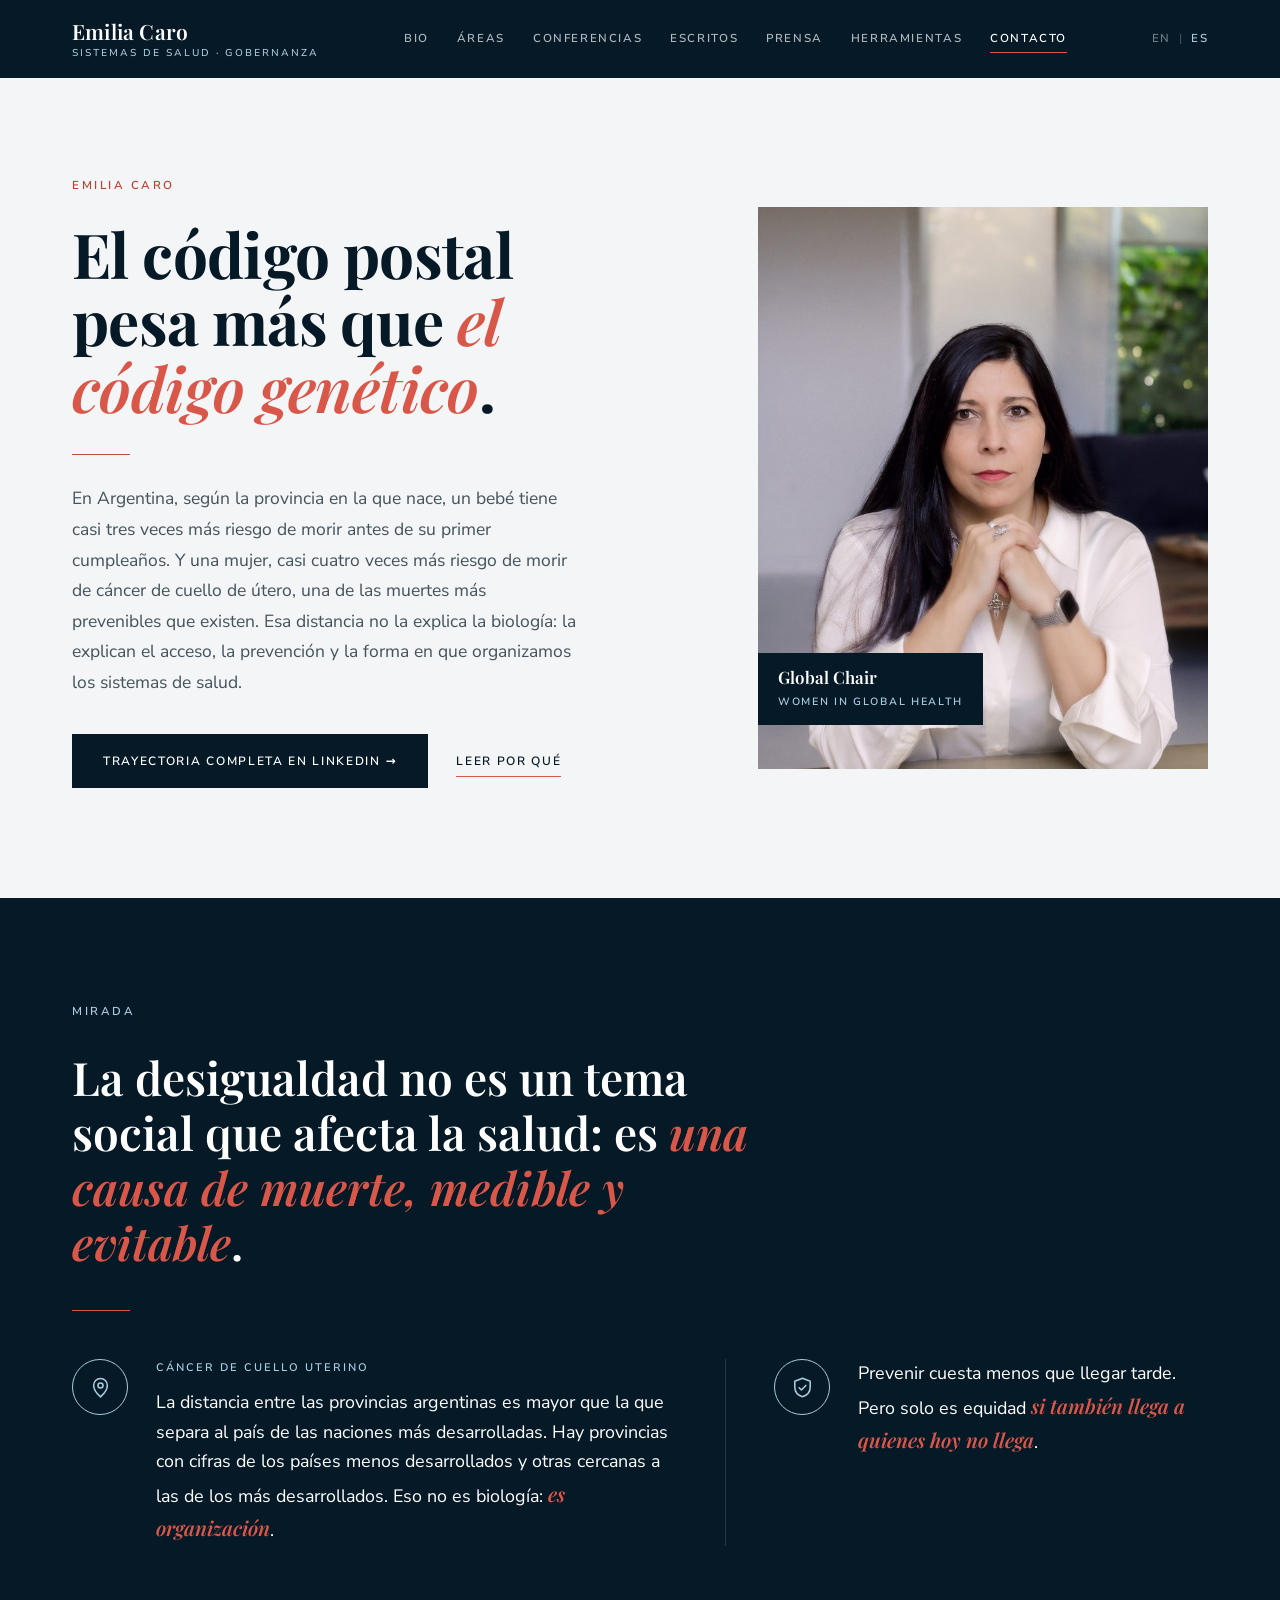
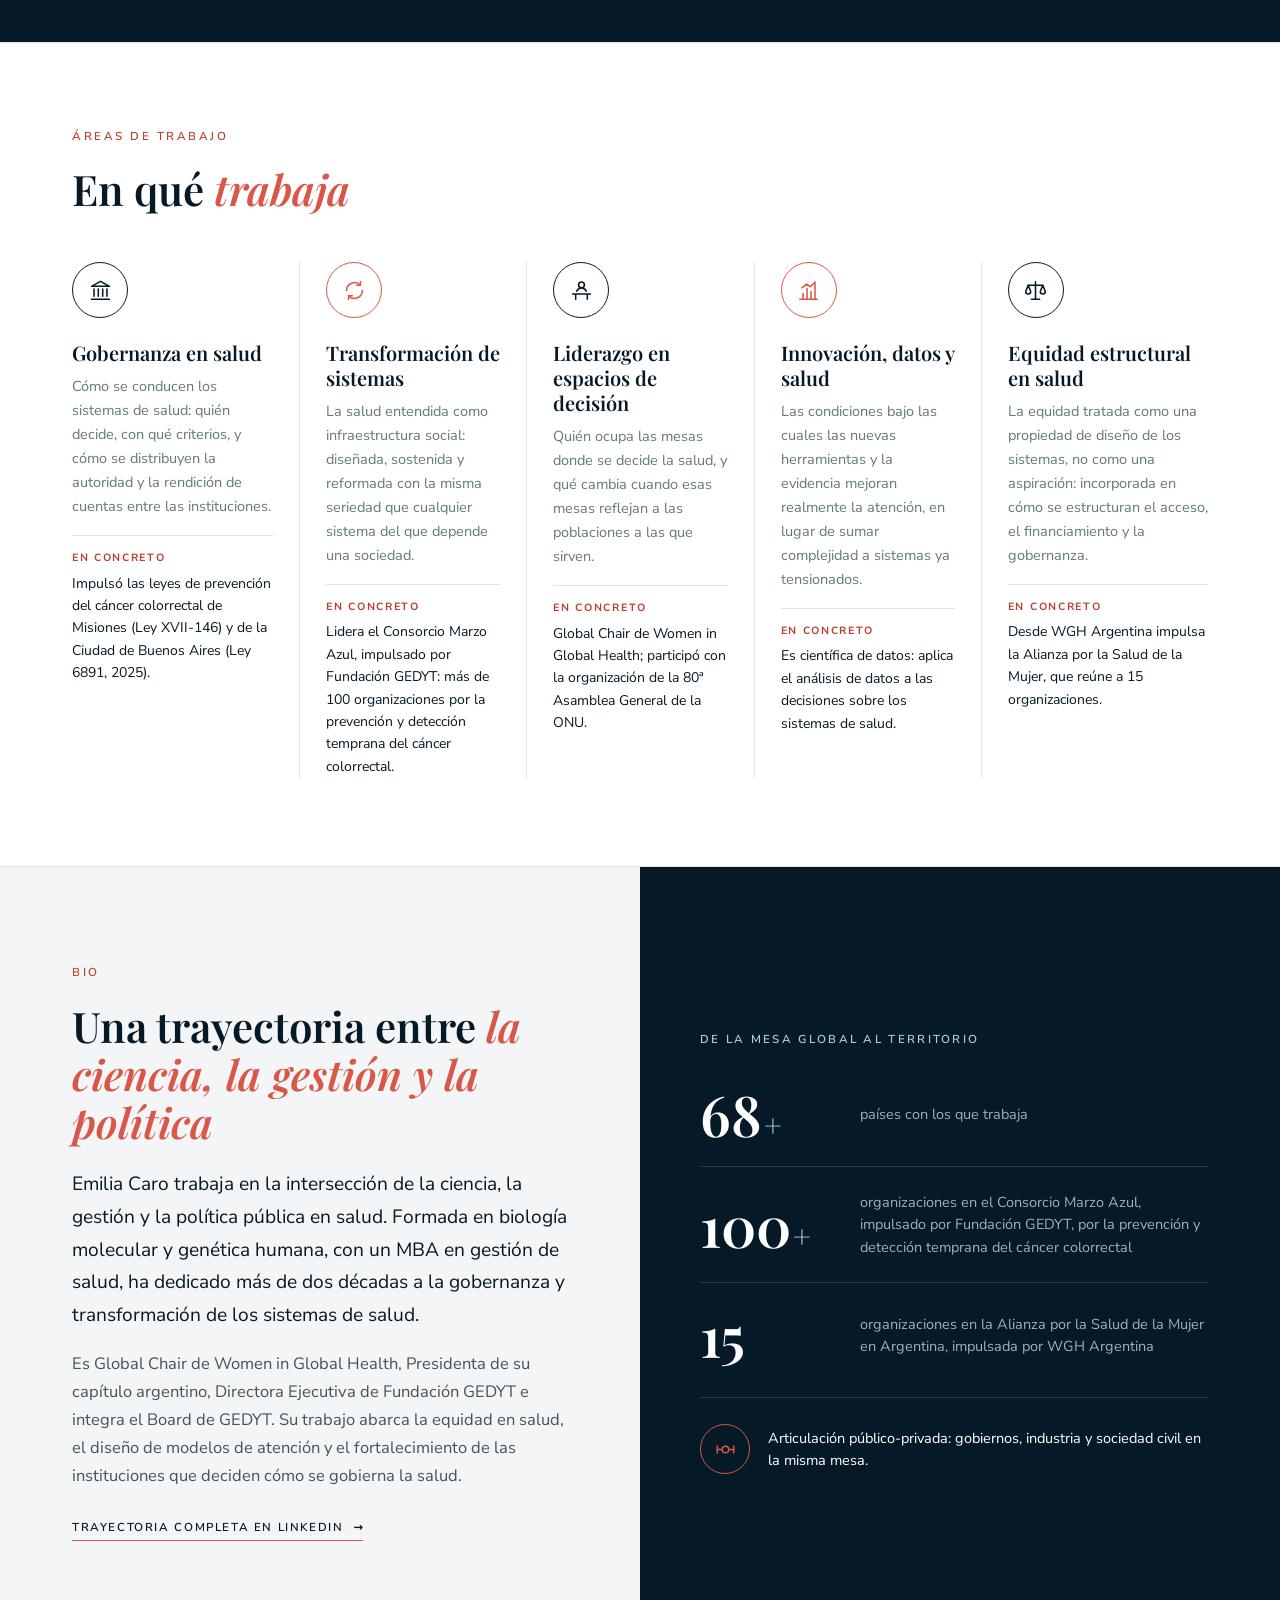
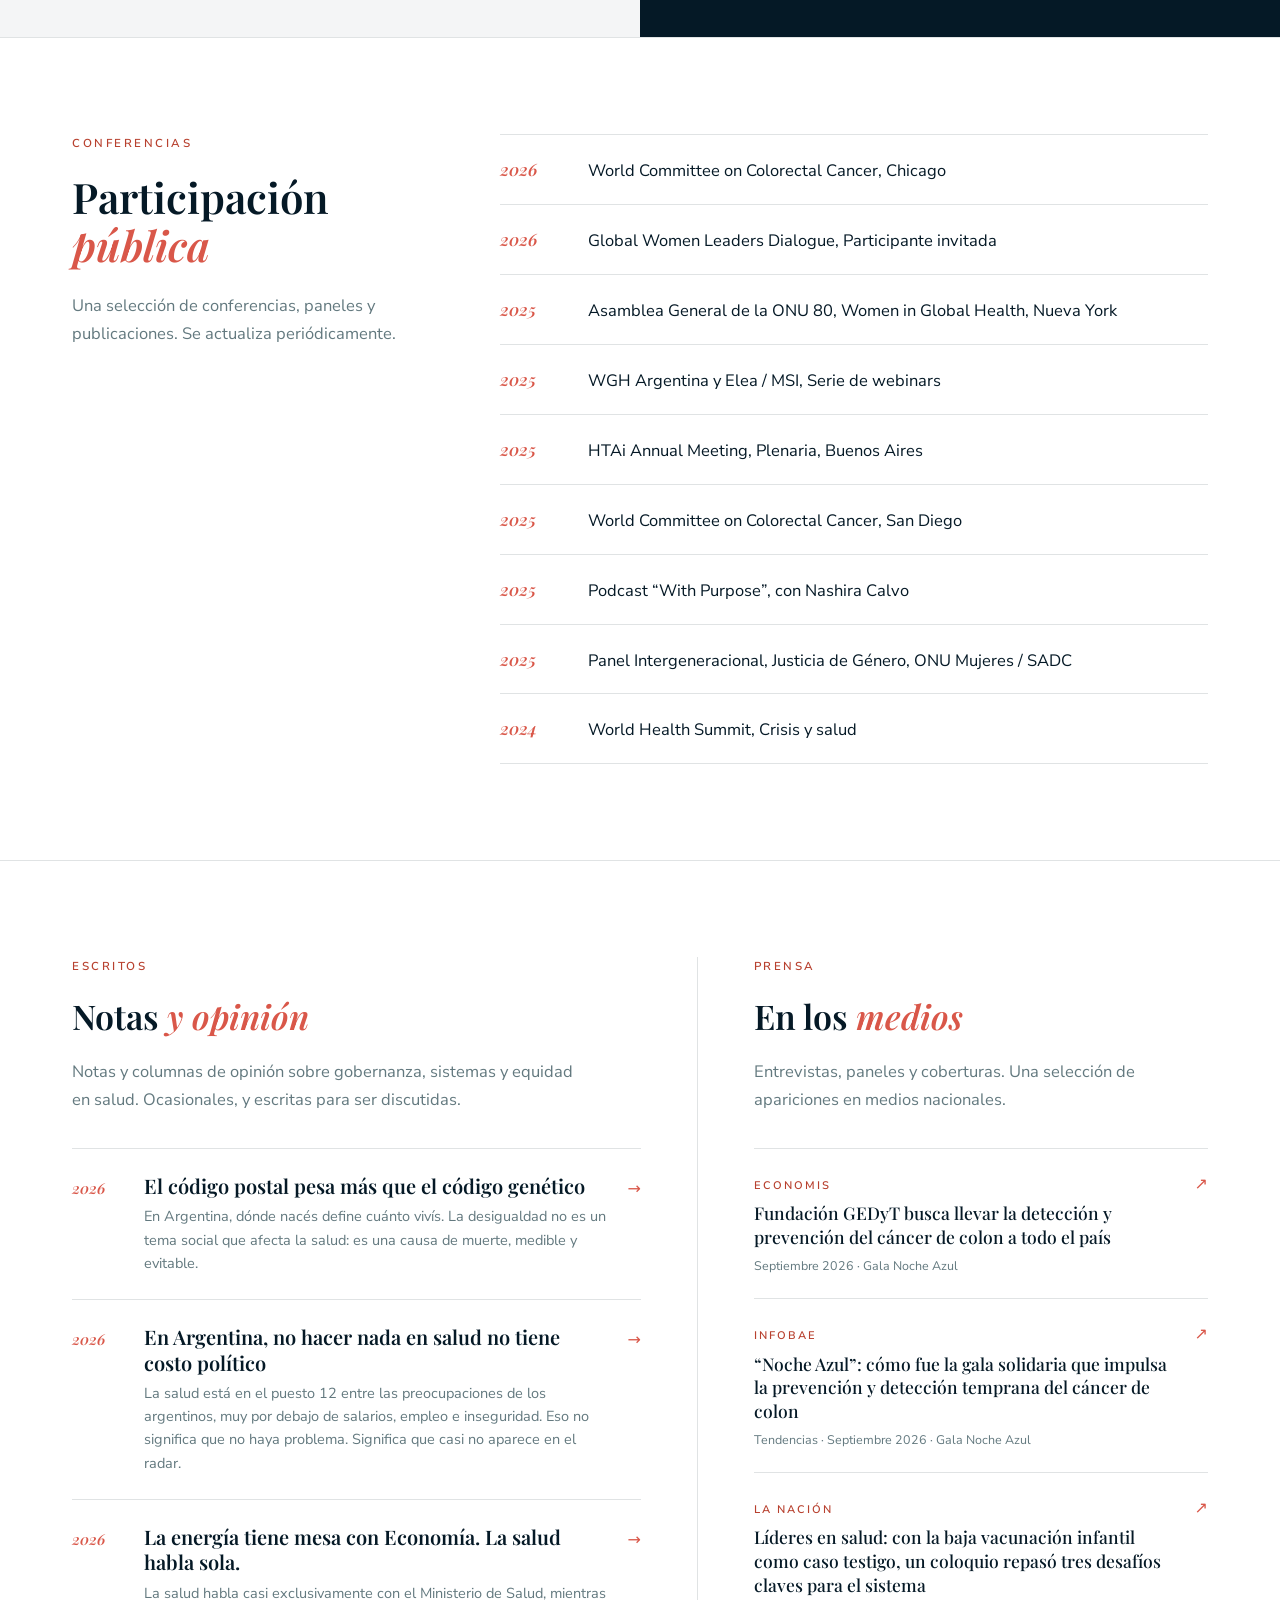
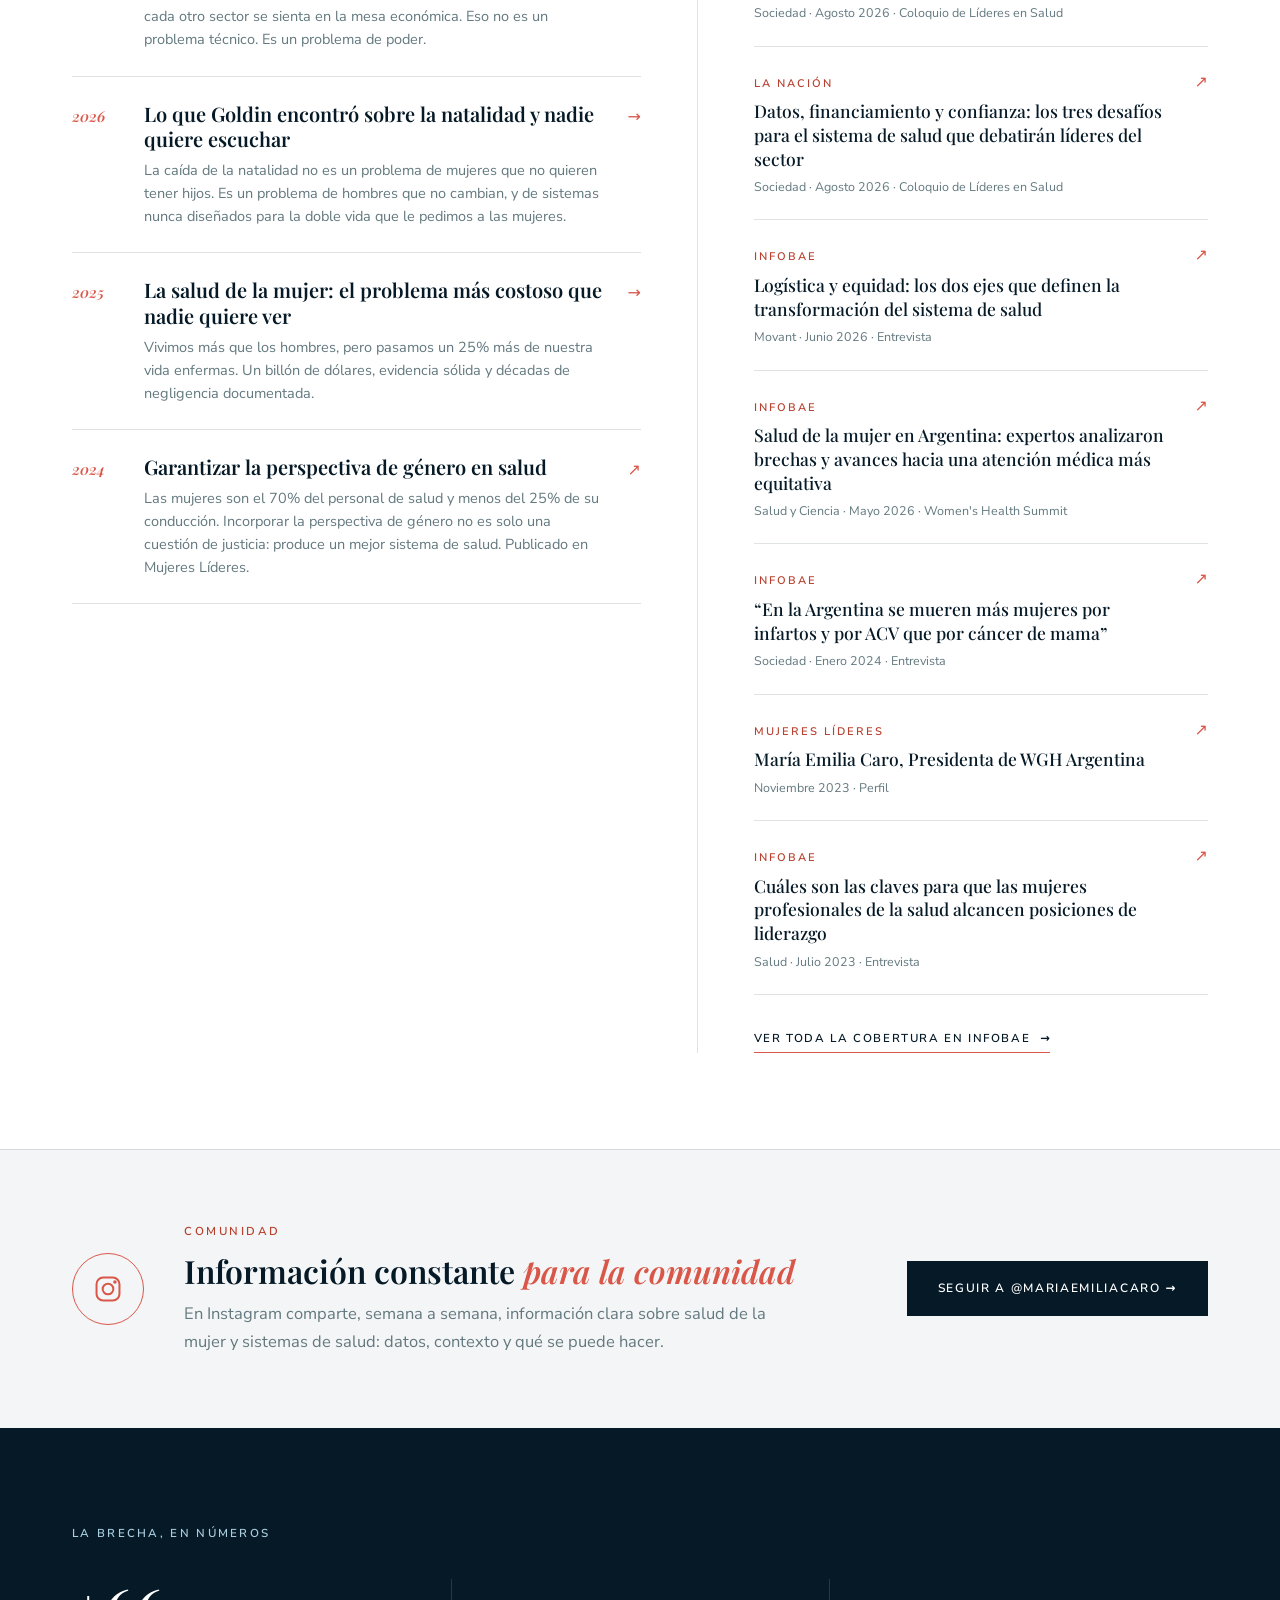
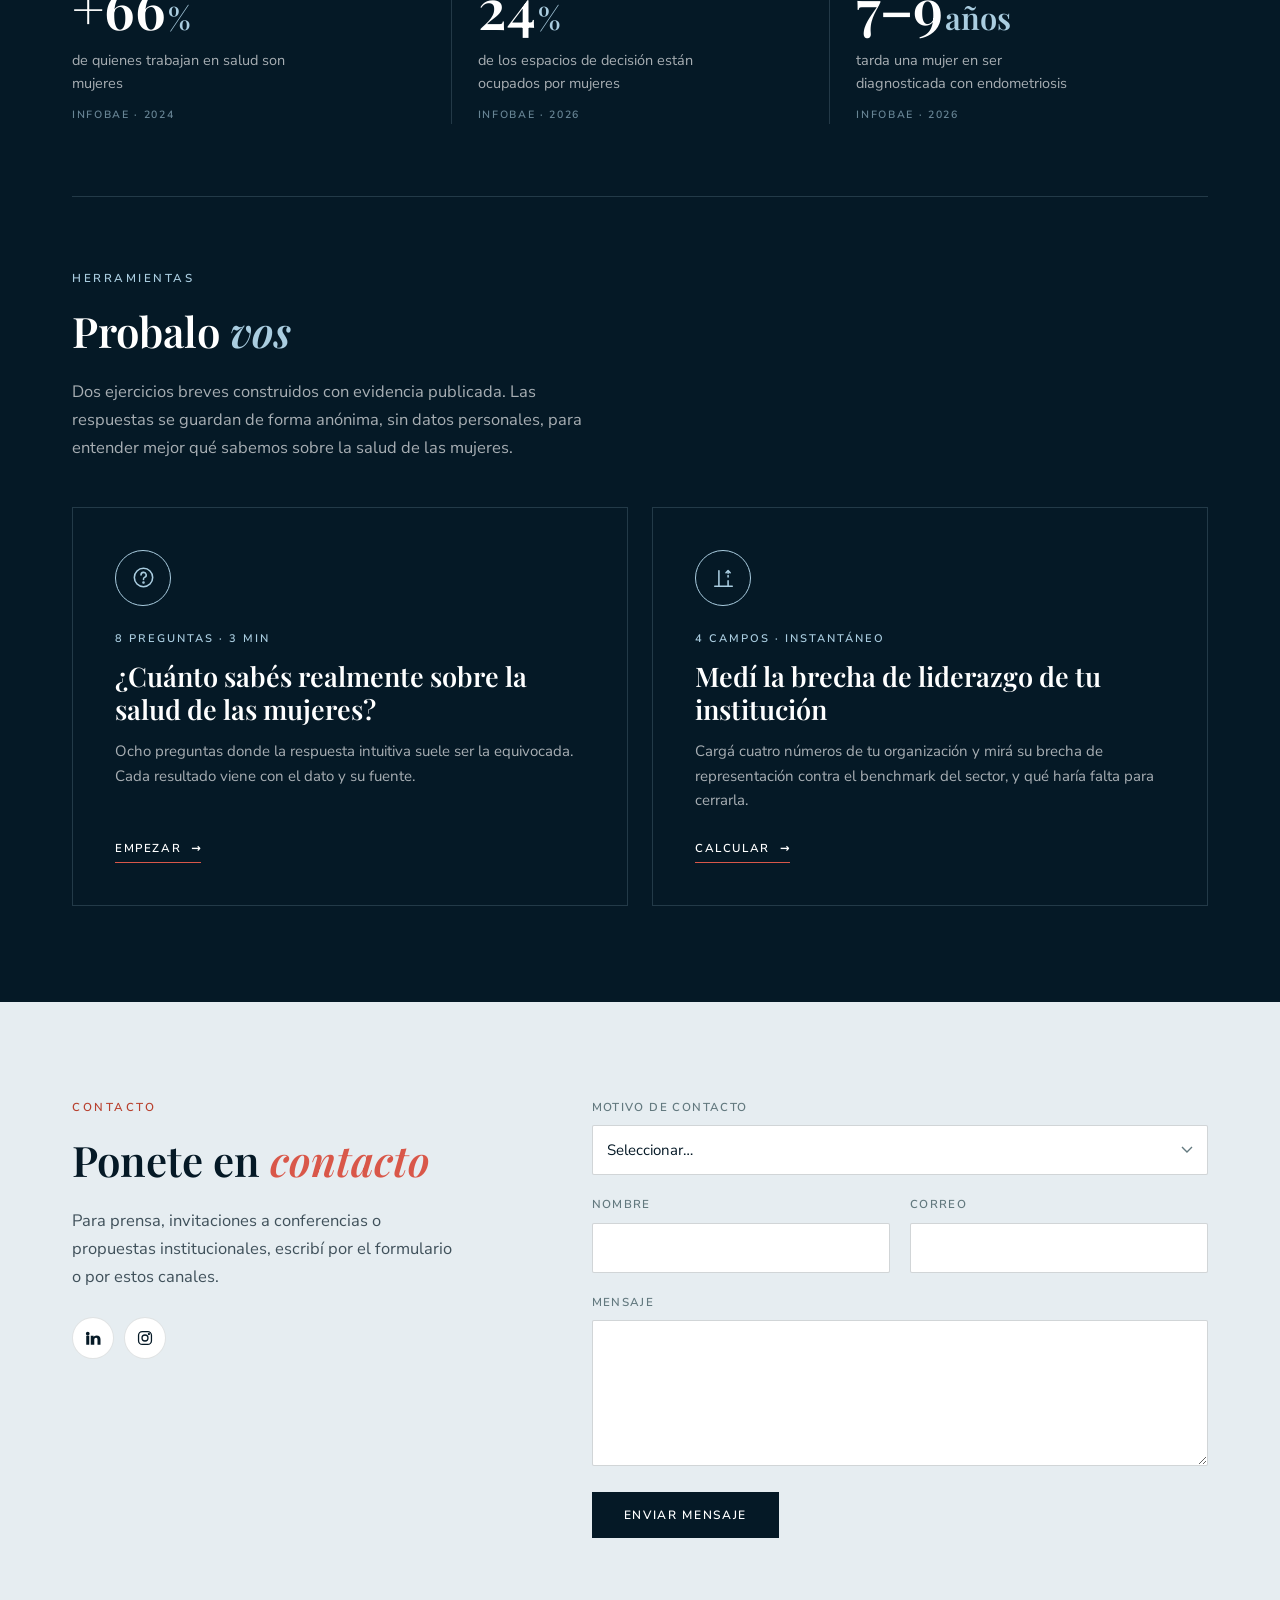
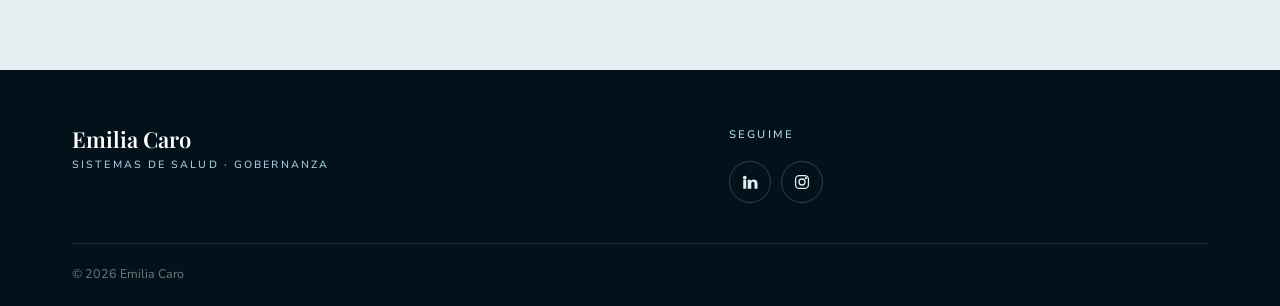
==== commit afb20978: "Suma cobertura de la gala Noche Azul 2026 (Infobae y Economis) a Prensa Co-Authored-By: Claude Opus " ====
--- a/index.html
+++ b/index.html
@@ -377,6 +377,26 @@
            data-es="Entrevistas, paneles y coberturas. Una selección de apariciones en medios nacionales.">Entrevistas, paneles y coberturas. Una selección de apariciones en medios nacionales.</p>
 
         <div class="press-list">
+          <a class="press-item" href="https://economis.com.ar/fundacion-gedyt-busca-llevar-la-deteccion-y-prevencion-del-cancer-de-colon-a-todo-el-pais/" target="_blank" rel="noopener">
+            <span class="pr-text">
+              <span class="pr-outlet">Economis</span>
+              <span class="pr-title"
+                    data-en="Fundación GEDYT seeks to take colon cancer detection and prevention to the whole country"
+                    data-es="Fundación GEDyT busca llevar la detección y prevención del cáncer de colon a todo el país">Fundación GEDyT busca llevar la detección y prevención del cáncer de colon a todo el país</span>
+              <span class="pr-meta" data-en="September 2026 · Noche Azul Gala" data-es="Septiembre 2026 · Gala Noche Azul">Septiembre 2026 · Gala Noche Azul</span>
+            </span>
+            <span class="pr-arrow" aria-hidden="true">↗</span>
+          </a>
+          <a class="press-item" href="https://www.infobae.com/tendencias/2026/09/16/noche-azul-como-fue-la-gala-solidaria-que-impulsa-la-prevencion-y-deteccion-temprana-del-cancer-de-colon/" target="_blank" rel="noopener">
+            <span class="pr-text">
+              <span class="pr-outlet">Infobae</span>
+              <span class="pr-title"
+                    data-en="“Noche Azul”: inside the charity gala driving colon cancer prevention and early detection"
+                    data-es="“Noche Azul”: cómo fue la gala solidaria que impulsa la prevención y detección temprana del cáncer de colon">“Noche Azul”: cómo fue la gala solidaria que impulsa la prevención y detección temprana del cáncer de colon</span>
+              <span class="pr-meta" data-en="Trends · September 2026 · Noche Azul Gala" data-es="Tendencias · Septiembre 2026 · Gala Noche Azul">Tendencias · Septiembre 2026 · Gala Noche Azul</span>
+            </span>
+            <span class="pr-arrow" aria-hidden="true">↗</span>
+          </a>
           <a class="press-item" href="https://www.lanacion.com.ar/sociedad/lideres-en-salud-con-la-baja-vacunacion-infantil-como-caso-testigo-un-coloquio-repaso-tres-desafios-nid24082026/" target="_blank" rel="noopener">
             <span class="pr-text">
               <span class="pr-outlet">La Nación</span>
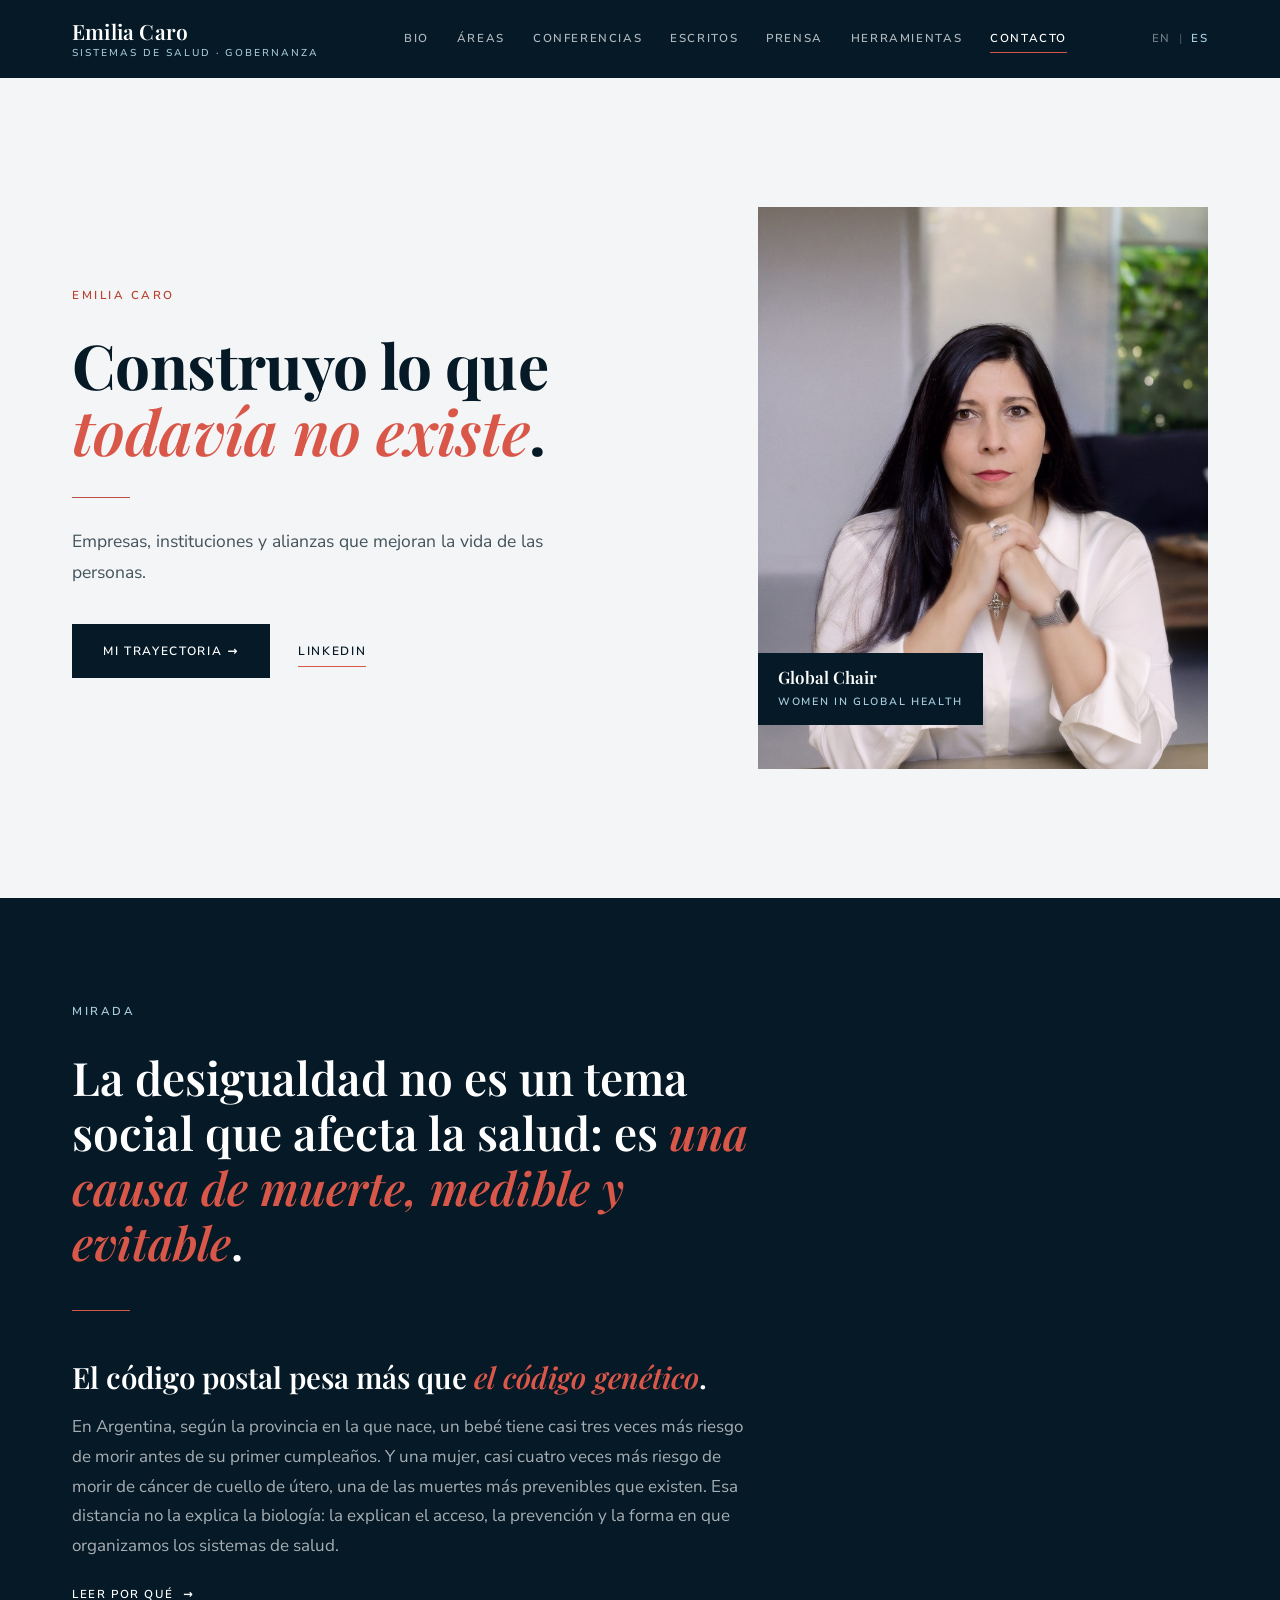
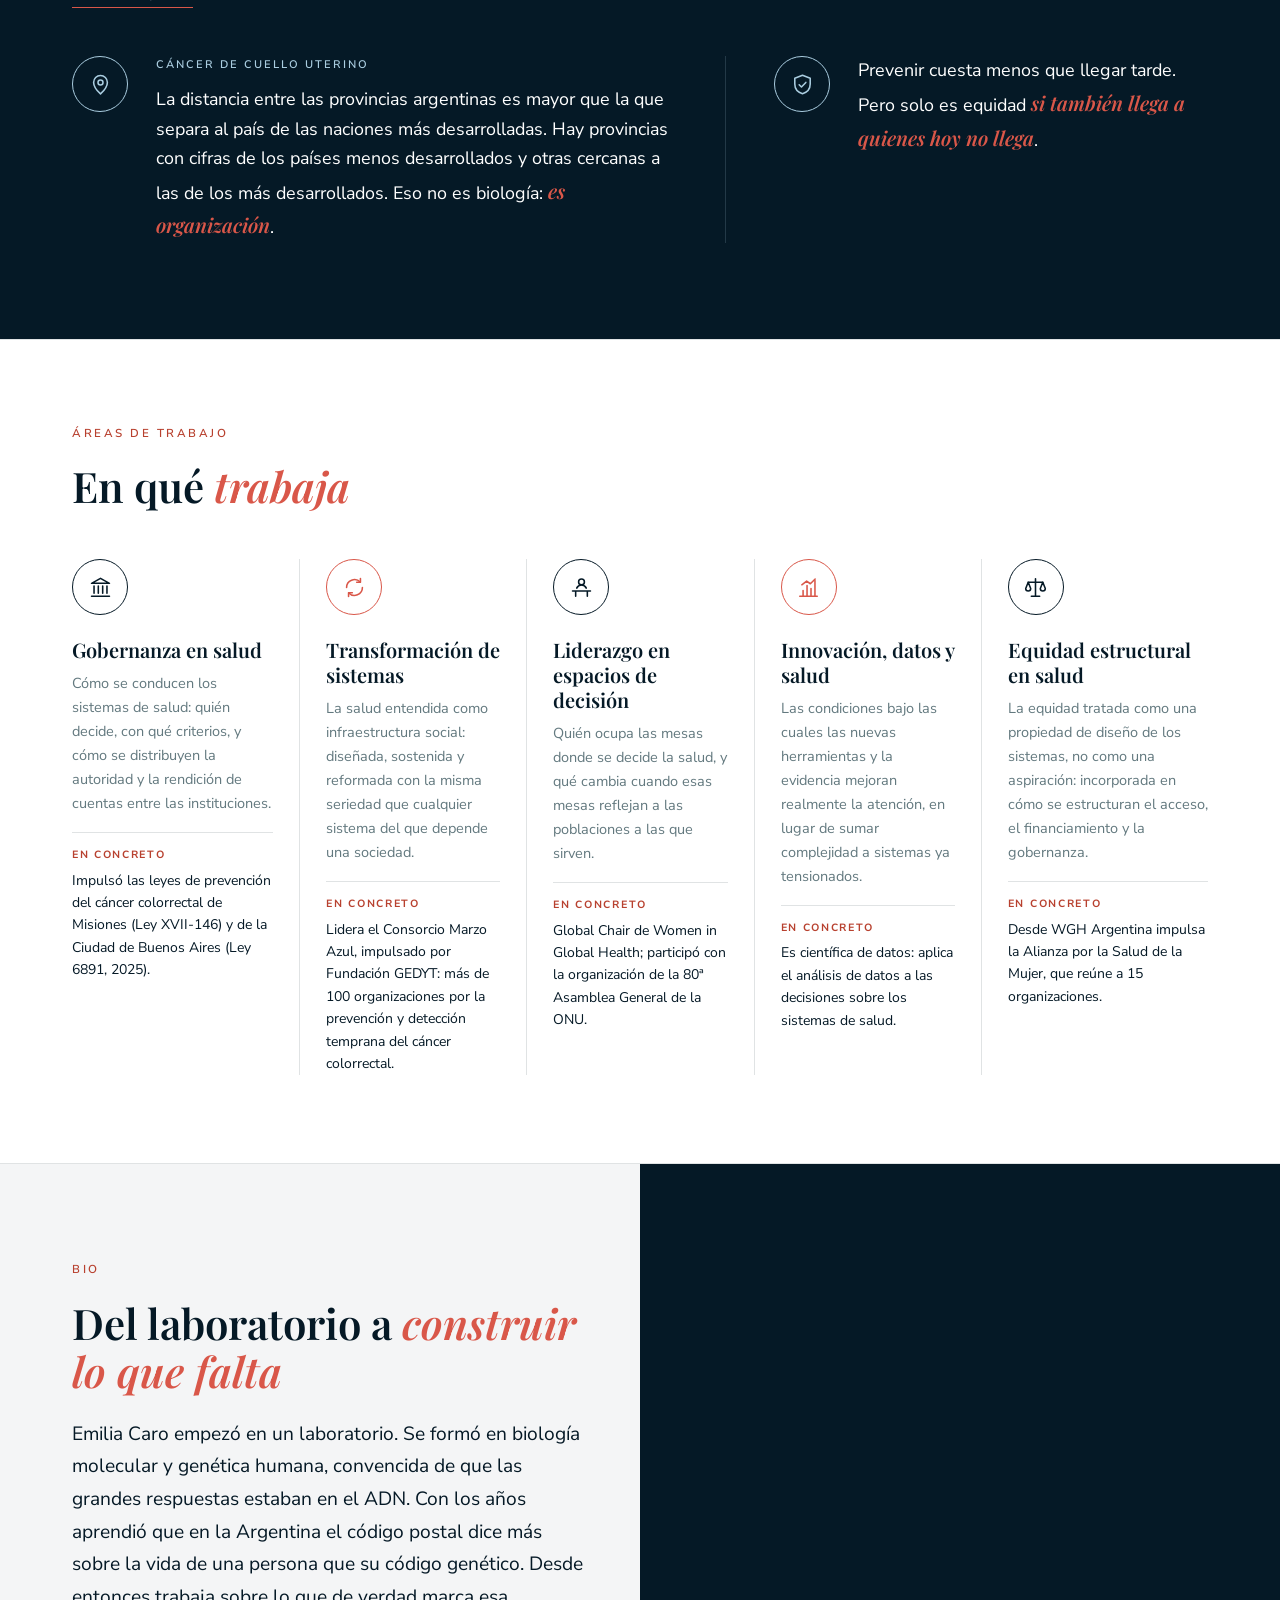
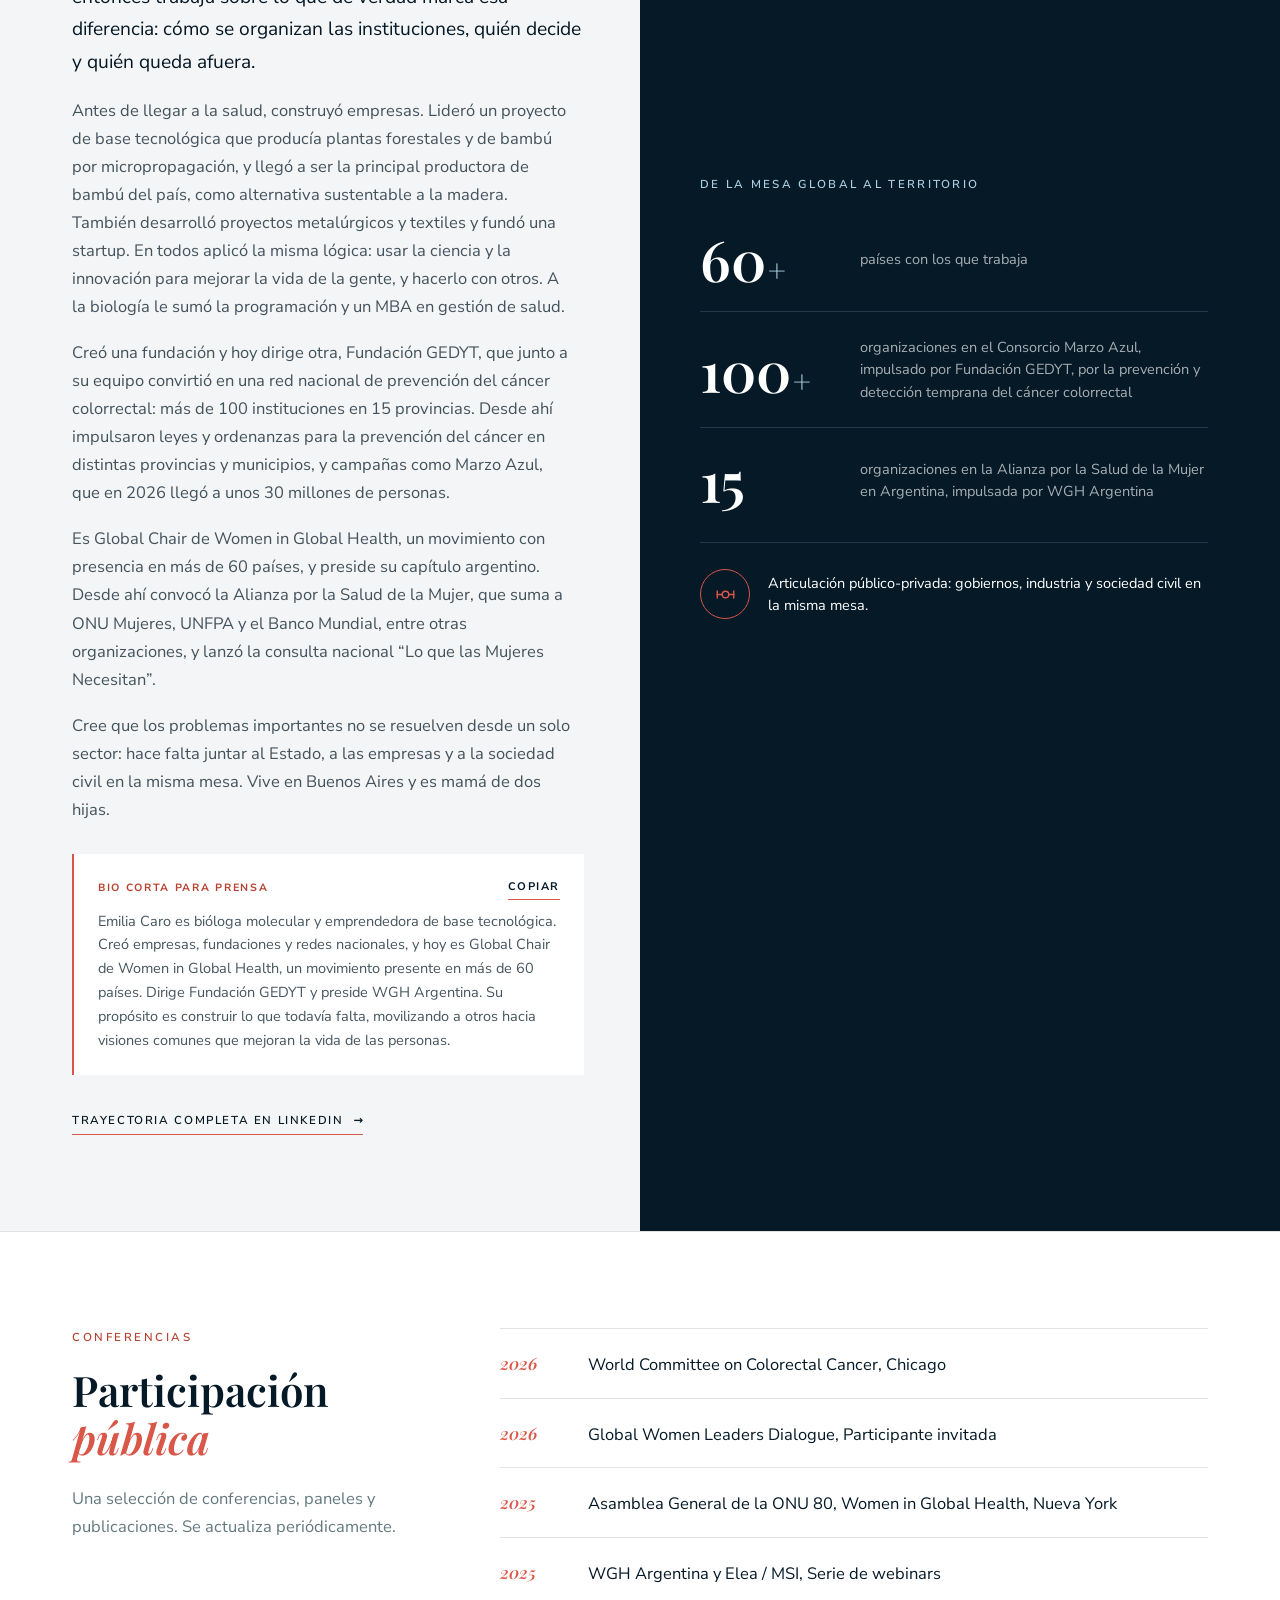
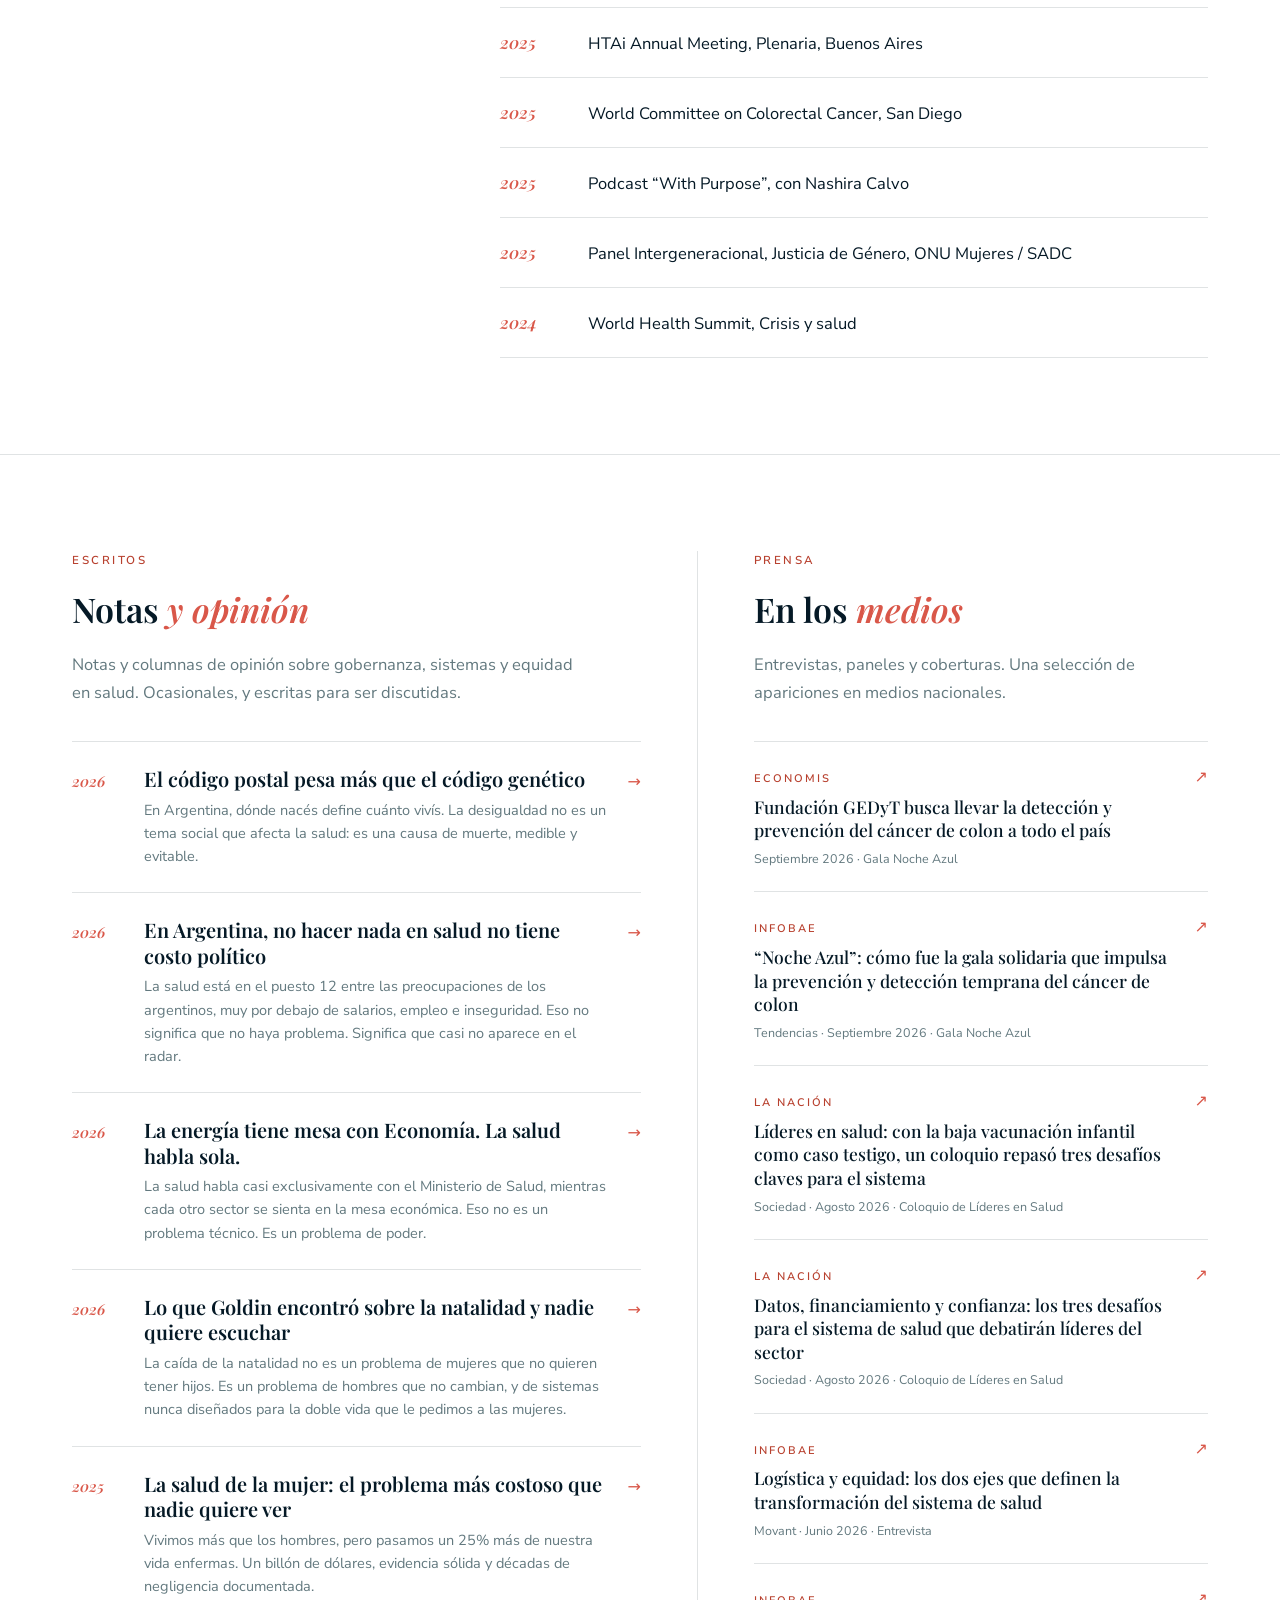
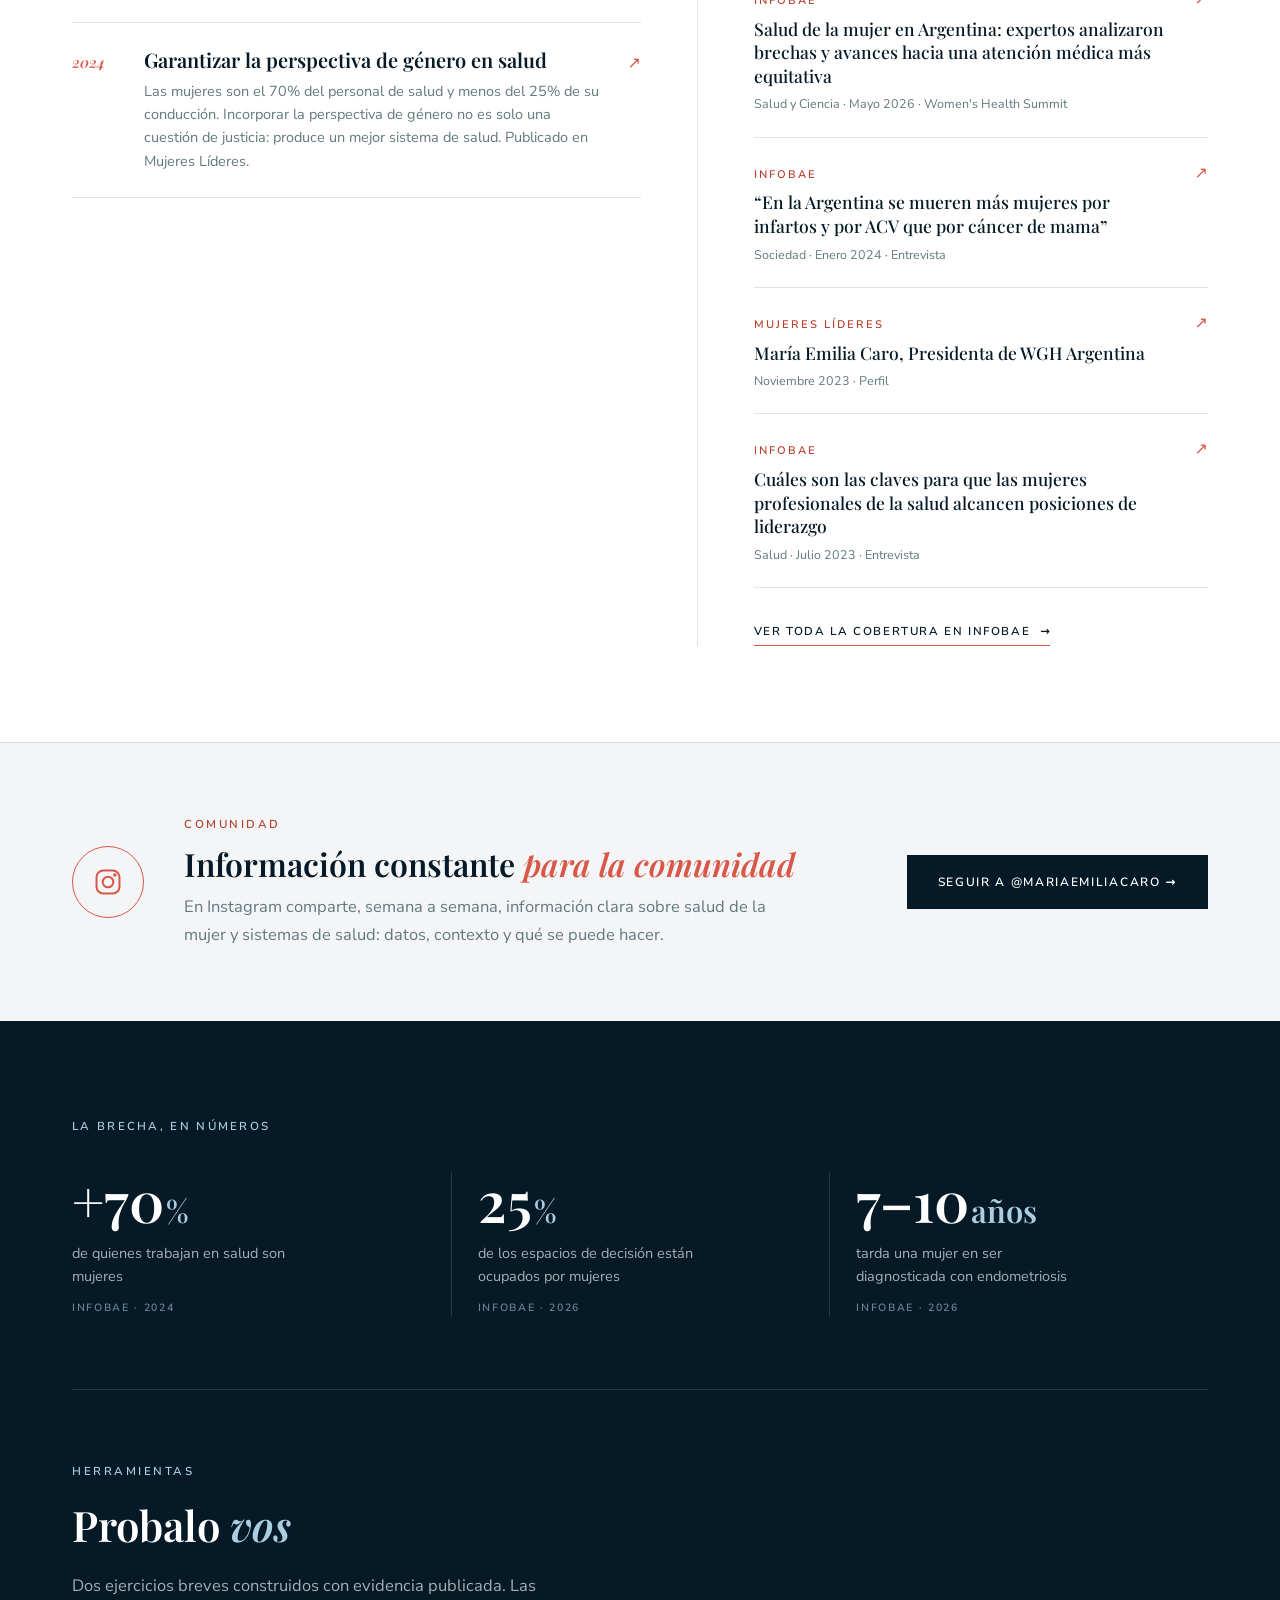
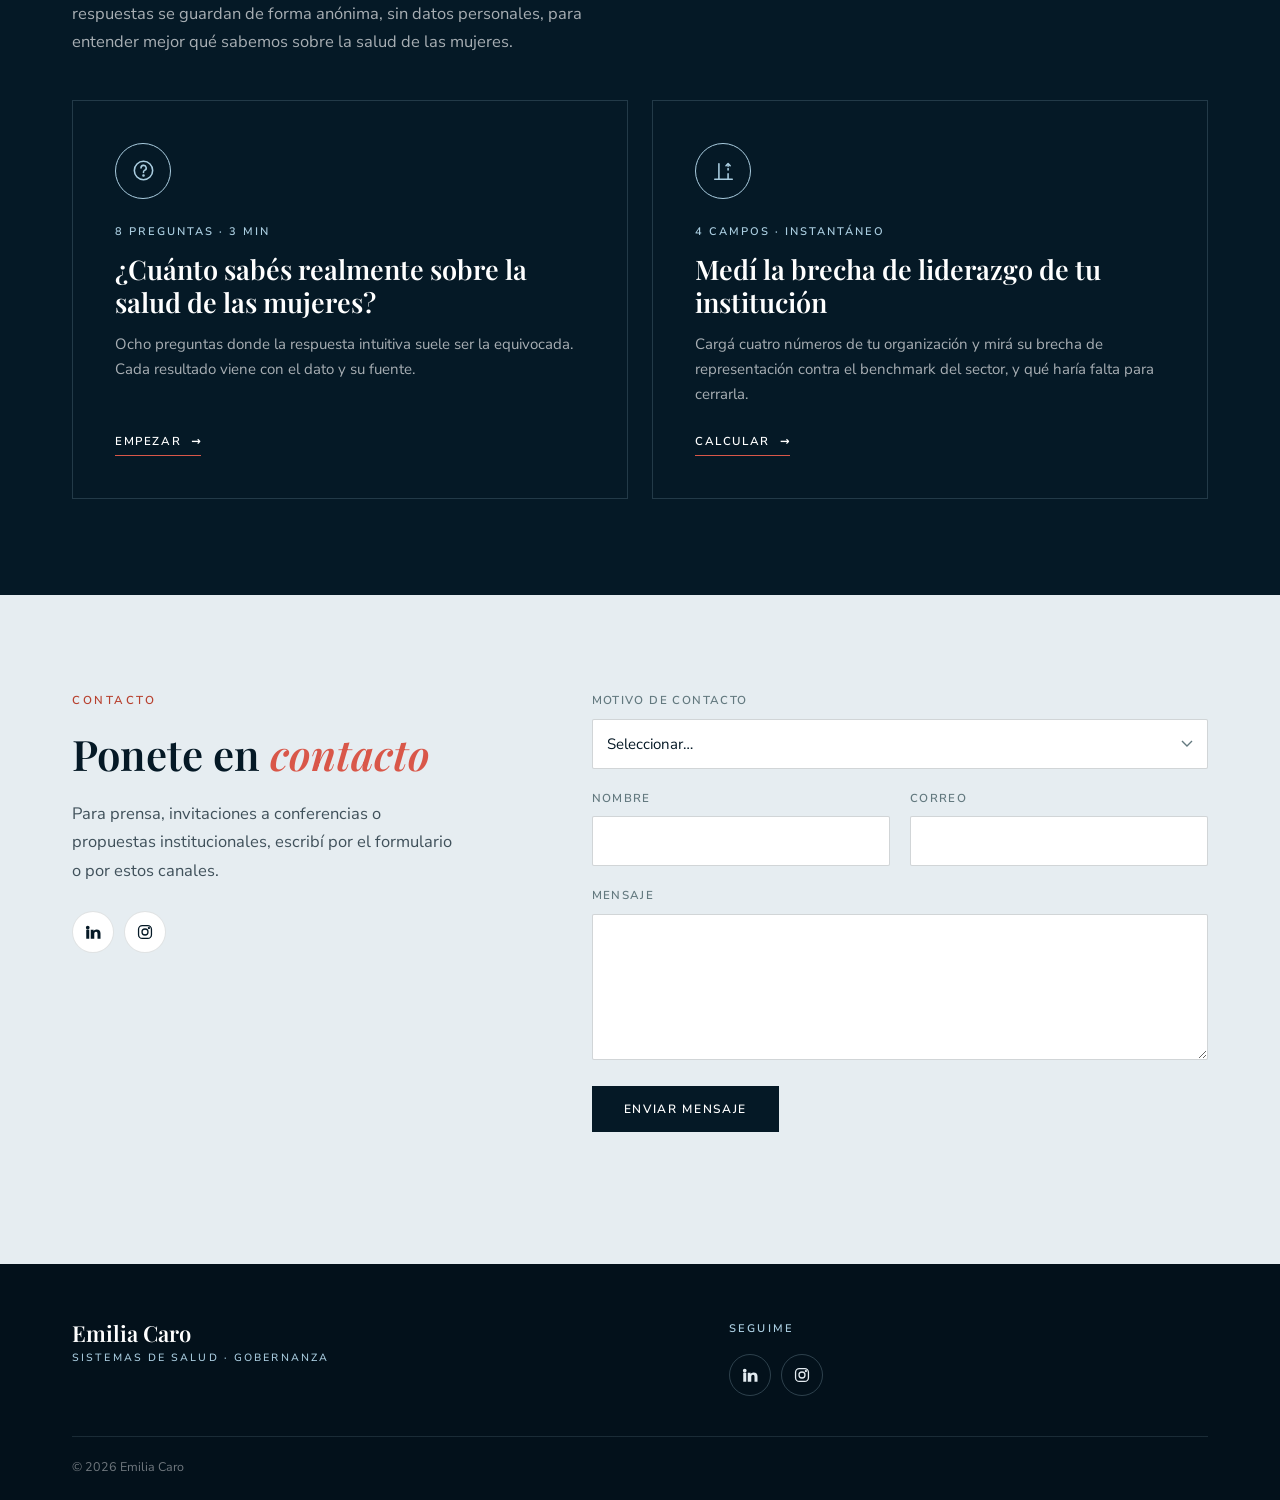
==== commit f83f7382: "Nueva portada (Construyo lo que todavía no existe), bio completa y bio corta para prensa - La tesis " ====
--- a/index.html
+++ b/index.html
@@ -5,7 +5,7 @@
 <meta name="viewport" content="width=device-width, initial-scale=1.0">
 <meta name="google-site-verification" content="PqjMjKK3RjTn-mTI651UfWENZbLsR1eQysL-am1qiK8" />
 <title>Emilia Caro · Salud de la mujer y liderazgo en salud</title>
-<meta name="description" content="Emilia Caro, Global Chair de Women in Global Health y Directora Ejecutiva de Fundación GEDYT. Referente en salud de la mujer, mujeres en salud, liderazgo en salud y gobernanza de los sistemas sanitarios.">
+<meta name="description" content="Emilia Caro, bióloga molecular y emprendedora. Creó empresas, fundaciones y redes nacionales. Global Chair de Women in Global Health, directora de Fundación GEDYT y presidenta de WGH Argentina.">
 <meta name="keywords" content="salud de la mujer, mujeres en salud, liderazgo en salud, Women in Global Health, Emilia Caro, gobernanza en salud, género y salud, salud pública, mujeres líderes en salud">
 <meta name="author" content="Emilia Caro">
 <meta name="robots" content="index, follow, max-image-preview:large">
@@ -16,7 +16,7 @@
 <meta property="og:type" content="website">
 <meta property="og:url" content="https://emiliacaro.com/">
 <meta property="og:title" content="Emilia Caro · Salud de la mujer y liderazgo en salud">
-<meta property="og:description" content="Global Chair de Women in Global Health. Salud de la mujer, mujeres en salud, liderazgo en salud y gobernanza de sistemas sanitarios.">
+<meta property="og:description" content="Construyo lo que todavía no existe: empresas, instituciones y alianzas que mejoran la vida de las personas. Global Chair de Women in Global Health.">
 <meta property="og:image" content="https://emiliacaro.com/portrait.jpg">
 <meta property="og:image:alt" content="Emilia Caro, Global Chair de Women in Global Health">
 <meta property="og:locale" content="es_AR">
@@ -25,7 +25,7 @@
 <!-- Twitter -->
 <meta name="twitter:card" content="summary_large_image">
 <meta name="twitter:title" content="Emilia Caro · Salud de la mujer y liderazgo en salud">
-<meta name="twitter:description" content="Global Chair de Women in Global Health. Salud de la mujer, liderazgo en salud y gobernanza de sistemas sanitarios.">
+<meta name="twitter:description" content="Construyo lo que todavía no existe: empresas, instituciones y alianzas que mejoran la vida de las personas. Global Chair de Women in Global Health.">
 <meta name="twitter:image" content="https://emiliacaro.com/portrait.jpg">
 
 <!-- Datos estructurados: quién es y de qué es referente (ayuda a Google) -->
@@ -38,6 +38,7 @@
   "url": "https://emiliacaro.com/",
   "image": "https://emiliacaro.com/portrait.jpg",
   "jobTitle": "Global Chair, Women in Global Health",
+  "description": "Emilia Caro es bióloga molecular y emprendedora de base tecnológica. Creó empresas, fundaciones y redes nacionales, y hoy es Global Chair de Women in Global Health, un movimiento presente en más de 60 países. Dirige Fundación GEDYT y preside WGH Argentina. Su propósito es construir lo que todavía falta, movilizando a otros hacia visiones comunes que mejoran la vida de las personas.",
   "worksFor": [
     { "@type": "Organization", "name": "Women in Global Health", "url": "https://womeningh.org" },
     { "@type": "Organization", "name": "Fundación GEDYT", "url": "https://www.fundaciongedyt.org.ar" }
@@ -107,16 +108,15 @@
       <div class="hero-text">
         <p class="eyebrow reveal">Emilia Caro</p>
         <h1 class="reveal d1"
-            data-en="Your postcode matters more than <em>your genetic code</em>."
-            data-es="El código postal pesa más que <em>el código genético</em>.">Your postcode matters more than <em>your genetic code</em>.</h1>
+            data-en="I build what <em>does not exist yet</em>."
+            data-es="Construyo lo que <em>todavía no existe</em>.">Construyo lo que <em>todavía no existe</em>.</h1>
         <span class="rule reveal d2"></span>
         <p class="lead reveal d2"
-           data-en="In Argentina, depending on the province where they are born, a baby is almost three times more likely to die before their first birthday. And a woman, almost four times more likely to die of cervical cancer, one of the most preventable deaths there is. Biology does not explain that distance: access, prevention and the way we organize health systems do."
-           data-es="En Argentina, según la provincia en la que nace, un bebé tiene casi tres veces más riesgo de morir antes de su primer cumpleaños. Y una mujer, casi cuatro veces más riesgo de morir de cáncer de cuello de útero, una de las muertes más prevenibles que existen. Esa distancia no la explica la biología: la explican el acceso, la prevención y la forma en que organizamos los sistemas de salud.">En Argentina, según la provincia en la que nace, un bebé tiene casi tres veces más riesgo de morir antes de su primer cumpleaños. Y una mujer, casi cuatro veces más riesgo de morir de cáncer de cuello de útero, una de las muertes más prevenibles que existen. Esa distancia no la explica la biología: la explican el acceso, la prevención y la forma en que organizamos los sistemas de salud.</p>
+           data-en="Companies, institutions and alliances that improve people’s lives."
+           data-es="Empresas, instituciones y alianzas que mejoran la vida de las personas.">Empresas, instituciones y alianzas que mejoran la vida de las personas.</p>
         <div class="hero-cta reveal d3">
-          <a href="https://www.linkedin.com/in/emiliacaro/" target="_blank" rel="noopener" class="btn-p"
-             data-en="Full career on LinkedIn &rarr;" data-es="Trayectoria completa en LinkedIn &rarr;">Trayectoria completa en LinkedIn &rarr;</a>
-          <a href="writing/codigo-postal-codigo-genetico.html" class="btn-s" data-en="Read why" data-es="Leer por qué">Leer por qué</a>
+          <a href="#bio" class="btn-p" data-en="My story &rarr;" data-es="Mi trayectoria &rarr;">Mi trayectoria &rarr;</a>
+          <a href="https://www.linkedin.com/in/emiliacaro/" target="_blank" rel="noopener" class="btn-s" data-en="LinkedIn" data-es="LinkedIn">LinkedIn</a>
         </div>
       </div>
 
@@ -137,6 +137,13 @@
       <p class="mf-lead reveal d1"
          data-en="Inequality is not a social issue that affects health: it is <em>a cause of death, measurable and avoidable</em>."
          data-es="La desigualdad no es un tema social que afecta la salud: es <em>una causa de muerte, medible y evitable</em>.">Inequality is not a social issue that affects health: it is <em>a cause of death, measurable and avoidable</em>.</p>
+      <div class="mf-intro reveal d2">
+        <h2 class="mf-h" data-en="Your postcode matters more than <em>your genetic code</em>."
+            data-es="El código postal pesa más que <em>el código genético</em>.">El código postal pesa más que <em>el código genético</em>.</h2>
+        <p data-en="In Argentina, depending on the province where they are born, a baby is almost three times more likely to die before their first birthday. And a woman, almost four times more likely to die of cervical cancer, one of the most preventable deaths there is. Biology does not explain that distance: access, prevention and the way we organize health systems do."
+           data-es="En Argentina, según la provincia en la que nace, un bebé tiene casi tres veces más riesgo de morir antes de su primer cumpleaños. Y una mujer, casi cuatro veces más riesgo de morir de cáncer de cuello de útero, una de las muertes más prevenibles que existen. Esa distancia no la explica la biología: la explican el acceso, la prevención y la forma en que organizamos los sistemas de salud.">En Argentina, según la provincia en la que nace, un bebé tiene casi tres veces más riesgo de morir antes de su primer cumpleaños. Y una mujer, casi cuatro veces más riesgo de morir de cáncer de cuello de útero, una de las muertes más prevenibles que existen. Esa distancia no la explica la biología: la explican el acceso, la prevención y la forma en que organizamos los sistemas de salud.</p>
+        <a href="writing/codigo-postal-codigo-genetico.html" class="quiet-link" data-en="Read why" data-es="Leer por qué">Leer por qué</a>
+      </div>
       <div class="mf-grid reveal d2">
         <!-- Base: Instituto Nacional del Cáncer, Mortalidad por cáncer en Argentina 2022
              (cuello uterino: 17,3 por 100.000 en la provincia más alta vs 4,4 en CABA).
@@ -211,12 +218,28 @@
     <div class="sp-l">
       <div class="sp-in reveal">
         <p class="sec-eye" data-en="Bio" data-es="Bio">Bio</p>
-        <h2 class="sec-t" data-en="A career across <em>science, management and policy</em>" data-es="Una trayectoria entre <em>la ciencia, la gestión y la política</em>">A career across <em>science, management and policy</em></h2>
+        <h2 class="sec-t" data-en="From the lab to <em>building what is missing</em>" data-es="Del laboratorio a <em>construir lo que falta</em>">Del laboratorio a <em>construir lo que falta</em></h2>
         <div class="bio-body">
-          <p data-en="Emilia Caro works at the intersection of science, management and public policy in health. Trained in molecular biology and human genetics, with an MBA in health management, she has spent over two decades in the governance and transformation of health systems."
-             data-es="Emilia Caro trabaja en la intersección de la ciencia, la gestión y la política pública en salud. Formada en biología molecular y genética humana, con un MBA en gestión de salud, ha dedicado más de dos décadas a la gobernanza y transformación de los sistemas de salud.">Emilia Caro trabaja en la intersección de la ciencia, la gestión y la política pública en salud. Formada en biología molecular y genética humana, con un MBA en gestión de salud, ha dedicado más de dos décadas a la gobernanza y transformación de los sistemas de salud.</p>
-          <p data-en="She serves as Global Chair of Women in Global Health, President of its Argentine chapter, and Executive Director of Fundación GEDYT, and sits on the Board of GEDYT. Her work spans health equity, the design of care models, and the strengthening of institutions that decide how health is governed."
-             data-es="Es Global Chair de Women in Global Health, Presidenta de su capítulo argentino, Directora Ejecutiva de Fundación GEDYT e integra el Board de GEDYT. Su trabajo abarca la equidad en salud, el diseño de modelos de atención y el fortalecimiento de las instituciones que deciden cómo se gobierna la salud.">Es Global Chair de Women in Global Health, Presidenta de su capítulo argentino, Directora Ejecutiva de Fundación GEDYT e integra el Board de GEDYT. Su trabajo abarca la equidad en salud, el diseño de modelos de atención y el fortalecimiento de las instituciones que deciden cómo se gobierna la salud.</p>
+          <p data-en="Emilia Caro started out in a laboratory. She trained in molecular biology and human genetics, convinced that the big answers lay in DNA. Over the years she learned that in Argentina a person’s postcode says more about their life than their genetic code. Since then she has worked on what truly makes that difference: how institutions are organized, who decides and who is left out."
+             data-es="Emilia Caro empezó en un laboratorio. Se formó en biología molecular y genética humana, convencida de que las grandes respuestas estaban en el ADN. Con los años aprendió que en la Argentina el código postal dice más sobre la vida de una persona que su código genético. Desde entonces trabaja sobre lo que de verdad marca esa diferencia: cómo se organizan las instituciones, quién decide y quién queda afuera.">Emilia Caro empezó en un laboratorio. Se formó en biología molecular y genética humana, convencida de que las grandes respuestas estaban en el ADN. Con los años aprendió que en la Argentina el código postal dice más sobre la vida de una persona que su código genético. Desde entonces trabaja sobre lo que de verdad marca esa diferencia: cómo se organizan las instituciones, quién decide y quién queda afuera.</p>
+          <p data-en="Before coming to health, she built companies. She led a technology-based venture that produced forest and bamboo plants through micropropagation, and it became the country’s leading bamboo producer, as a sustainable alternative to wood. She also developed metalworking and textile projects and founded a startup. In all of them she applied the same logic: using science and innovation to improve people’s lives, and doing it with others. To biology she added programming and an MBA in health management."
+             data-es="Antes de llegar a la salud, construyó empresas. Lideró un proyecto de base tecnológica que producía plantas forestales y de bambú por micropropagación, y llegó a ser la principal productora de bambú del país, como alternativa sustentable a la madera. También desarrolló proyectos metalúrgicos y textiles y fundó una startup. En todos aplicó la misma lógica: usar la ciencia y la innovación para mejorar la vida de la gente, y hacerlo con otros. A la biología le sumó la programación y un MBA en gestión de salud.">Antes de llegar a la salud, construyó empresas. Lideró un proyecto de base tecnológica que producía plantas forestales y de bambú por micropropagación, y llegó a ser la principal productora de bambú del país, como alternativa sustentable a la madera. También desarrolló proyectos metalúrgicos y textiles y fundó una startup. En todos aplicó la misma lógica: usar la ciencia y la innovación para mejorar la vida de la gente, y hacerlo con otros. A la biología le sumó la programación y un MBA en gestión de salud.</p>
+          <p data-en="She created one foundation and today leads another, Fundación GEDYT, which she and her team turned into a national network for colorectal cancer prevention: more than 100 institutions in 15 provinces. From there they have pushed for cancer prevention laws and ordinances in several provinces and municipalities, and for campaigns such as Marzo Azul, which reached some 30 million people in 2026."
+             data-es="Creó una fundación y hoy dirige otra, Fundación GEDYT, que junto a su equipo convirtió en una red nacional de prevención del cáncer colorrectal: más de 100 instituciones en 15 provincias. Desde ahí impulsaron leyes y ordenanzas para la prevención del cáncer en distintas provincias y municipios, y campañas como Marzo Azul, que en 2026 llegó a unos 30 millones de personas.">Creó una fundación y hoy dirige otra, Fundación GEDYT, que junto a su equipo convirtió en una red nacional de prevención del cáncer colorrectal: más de 100 instituciones en 15 provincias. Desde ahí impulsaron leyes y ordenanzas para la prevención del cáncer en distintas provincias y municipios, y campañas como Marzo Azul, que en 2026 llegó a unos 30 millones de personas.</p>
+          <p data-en="She is Global Chair of Women in Global Health, a movement present in more than 60 countries, and president of its Argentine chapter. From there she convened the Alliance for Women’s Health, which brings together UN Women, UNFPA and the World Bank, among other organizations, and launched the national consultation “Lo que las Mujeres Necesitan” (What Women Need)."
+             data-es="Es Global Chair de Women in Global Health, un movimiento con presencia en más de 60 países, y preside su capítulo argentino. Desde ahí convocó la Alianza por la Salud de la Mujer, que suma a ONU Mujeres, UNFPA y el Banco Mundial, entre otras organizaciones, y lanzó la consulta nacional “Lo que las Mujeres Necesitan”.">Es Global Chair de Women in Global Health, un movimiento con presencia en más de 60 países, y preside su capítulo argentino. Desde ahí convocó la Alianza por la Salud de la Mujer, que suma a ONU Mujeres, UNFPA y el Banco Mundial, entre otras organizaciones, y lanzó la consulta nacional “Lo que las Mujeres Necesitan”.</p>
+          <p data-en="She believes that important problems are not solved from a single sector: the State, companies and civil society need to sit at the same table. She lives in Buenos Aires and is the mother of two daughters."
+             data-es="Cree que los problemas importantes no se resuelven desde un solo sector: hace falta juntar al Estado, a las empresas y a la sociedad civil en la misma mesa. Vive en Buenos Aires y es mamá de dos hijas.">Cree que los problemas importantes no se resuelven desde un solo sector: hace falta juntar al Estado, a las empresas y a la sociedad civil en la misma mesa. Vive en Buenos Aires y es mamá de dos hijas.</p>
+        </div>
+        <div class="bio-press">
+          <div class="bp-head">
+            <span class="bp-label" data-en="Short bio for press" data-es="Bio corta para prensa">Bio corta para prensa</span>
+            <button type="button" class="bp-copy" data-copy="bioShort"
+                    data-en="Copy" data-es="Copiar"
+                    data-done-en="Copied" data-done-es="Copiada">Copiar</button>
+          </div>
+          <p id="bioShort" data-en="Emilia Caro is a molecular biologist and technology entrepreneur. She has created companies, foundations and national networks, and today she is Global Chair of Women in Global Health, a movement present in more than 60 countries. She leads Fundación GEDYT and is president of WGH Argentina. Her purpose is to build what is still missing, mobilizing others toward shared visions that improve people’s lives."
+             data-es="Emilia Caro es bióloga molecular y emprendedora de base tecnológica. Creó empresas, fundaciones y redes nacionales, y hoy es Global Chair de Women in Global Health, un movimiento presente en más de 60 países. Dirige Fundación GEDYT y preside WGH Argentina. Su propósito es construir lo que todavía falta, movilizando a otros hacia visiones comunes que mejoran la vida de las personas.">Emilia Caro es bióloga molecular y emprendedora de base tecnológica. Creó empresas, fundaciones y redes nacionales, y hoy es Global Chair de Women in Global Health, un movimiento presente en más de 60 países. Dirige Fundación GEDYT y preside WGH Argentina. Su propósito es construir lo que todavía falta, movilizando a otros hacia visiones comunes que mejoran la vida de las personas.</p>
         </div>
         <a href="https://www.linkedin.com/in/emiliacaro/" target="_blank" rel="noopener" class="quiet-link"
            data-en="Full career on LinkedIn" data-es="Trayectoria completa en LinkedIn">Trayectoria completa en LinkedIn</a>
@@ -228,7 +251,7 @@
         <p class="stats-head" data-en="From the global table to the territory" data-es="De la mesa global al territorio">De la mesa global al territorio</p>
         <div class="reach">
           <div class="reach-row">
-            <span class="figure" data-count="68">68<span class="unit">+</span></span>
+            <span class="figure" data-count="60">60<span class="unit">+</span></span>
             <span class="stat-label"
                   data-en="countries she works with"
                   data-es="países con los que trabaja">países con los que trabaja</span>
--- a/styles.css
+++ b/styles.css
@@ -199,6 +199,11 @@
 }
 .mf-lead::after{content:"";display:block;width:58px;height:1px;background:var(--accent);margin-top:40px}
 .mf-grid{display:grid;grid-template-columns:1.15fr .85fr;margin-top:48px}
+.mf-intro{margin-top:48px;max-width:68ch}
+.mf-h{font-family:var(--serif);font-weight:600;font-size:clamp(22px,2.3vw,30px);line-height:1.25;color:#fff;margin-bottom:16px}
+.mf-intro p{font-size:17px;line-height:1.75;color:var(--dark-soft);margin-bottom:14px}
+.manifesto .quiet-link{color:#fff}
+.manifesto .quiet-link:hover{color:var(--celeste)}
 .mf-item{display:flex;align-items:flex-start;gap:28px;padding-right:48px}
 .mf-item + .mf-item{padding:0 0 0 48px;border-left:1px solid var(--dark-line)}
 .mf-item p{font-family:var(--sans);font-size:clamp(17px,1.4vw,19px);line-height:1.65;color:#fff}
@@ -228,6 +233,12 @@
 .sp-r .sp-in{padding:96px 32px 96px 60px;position:relative;z-index:1}
 .bio-body p{margin-bottom:18px;max-width:50ch;color:var(--ink-soft)}
 .bio-body p:first-child{font-size:clamp(18px,1.5vw,19.5px);line-height:1.7;color:var(--ink)}
+.bio-press{margin:30px 0 26px;padding:22px 24px;background:var(--paper-pure);border-left:2px solid var(--accent);max-width:56ch}
+.bp-head{display:flex;align-items:center;justify-content:space-between;gap:16px;margin-bottom:10px}
+.bp-label{font-size:10.5px;font-weight:700;letter-spacing:.16em;text-transform:uppercase;color:var(--accent-d)}
+.bp-copy{font:inherit;font-size:11px;font-weight:700;letter-spacing:.14em;text-transform:uppercase;color:var(--ink);background:none;border:0;border-bottom:1px solid var(--accent);padding:2px 0;cursor:pointer}
+.bp-copy:hover{color:var(--accent-d)}
+.bio-press p{font-size:14.5px;line-height:1.65;color:var(--ink-soft)}
 
 .stats-head{font-size:11.5px;font-weight:600;letter-spacing:.2em;text-transform:uppercase;color:var(--celeste);margin-bottom:36px}
 .figure{
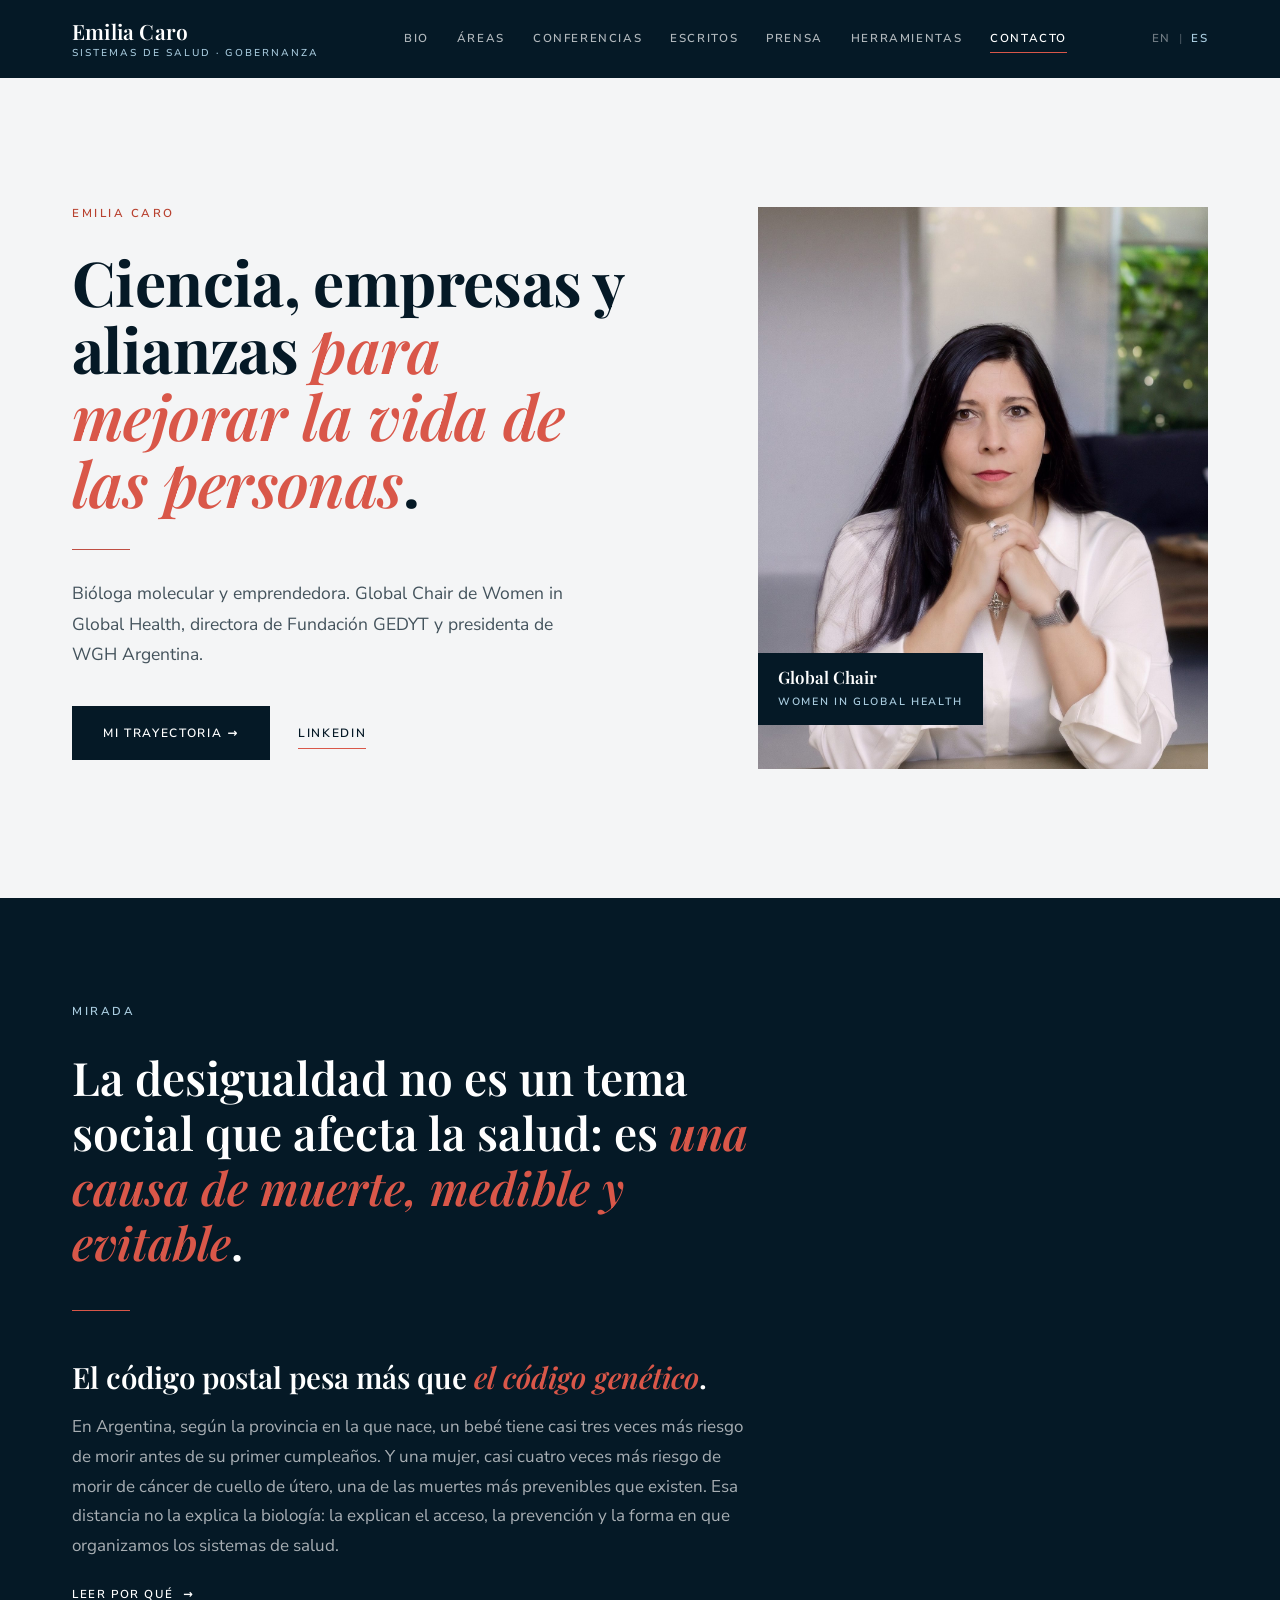
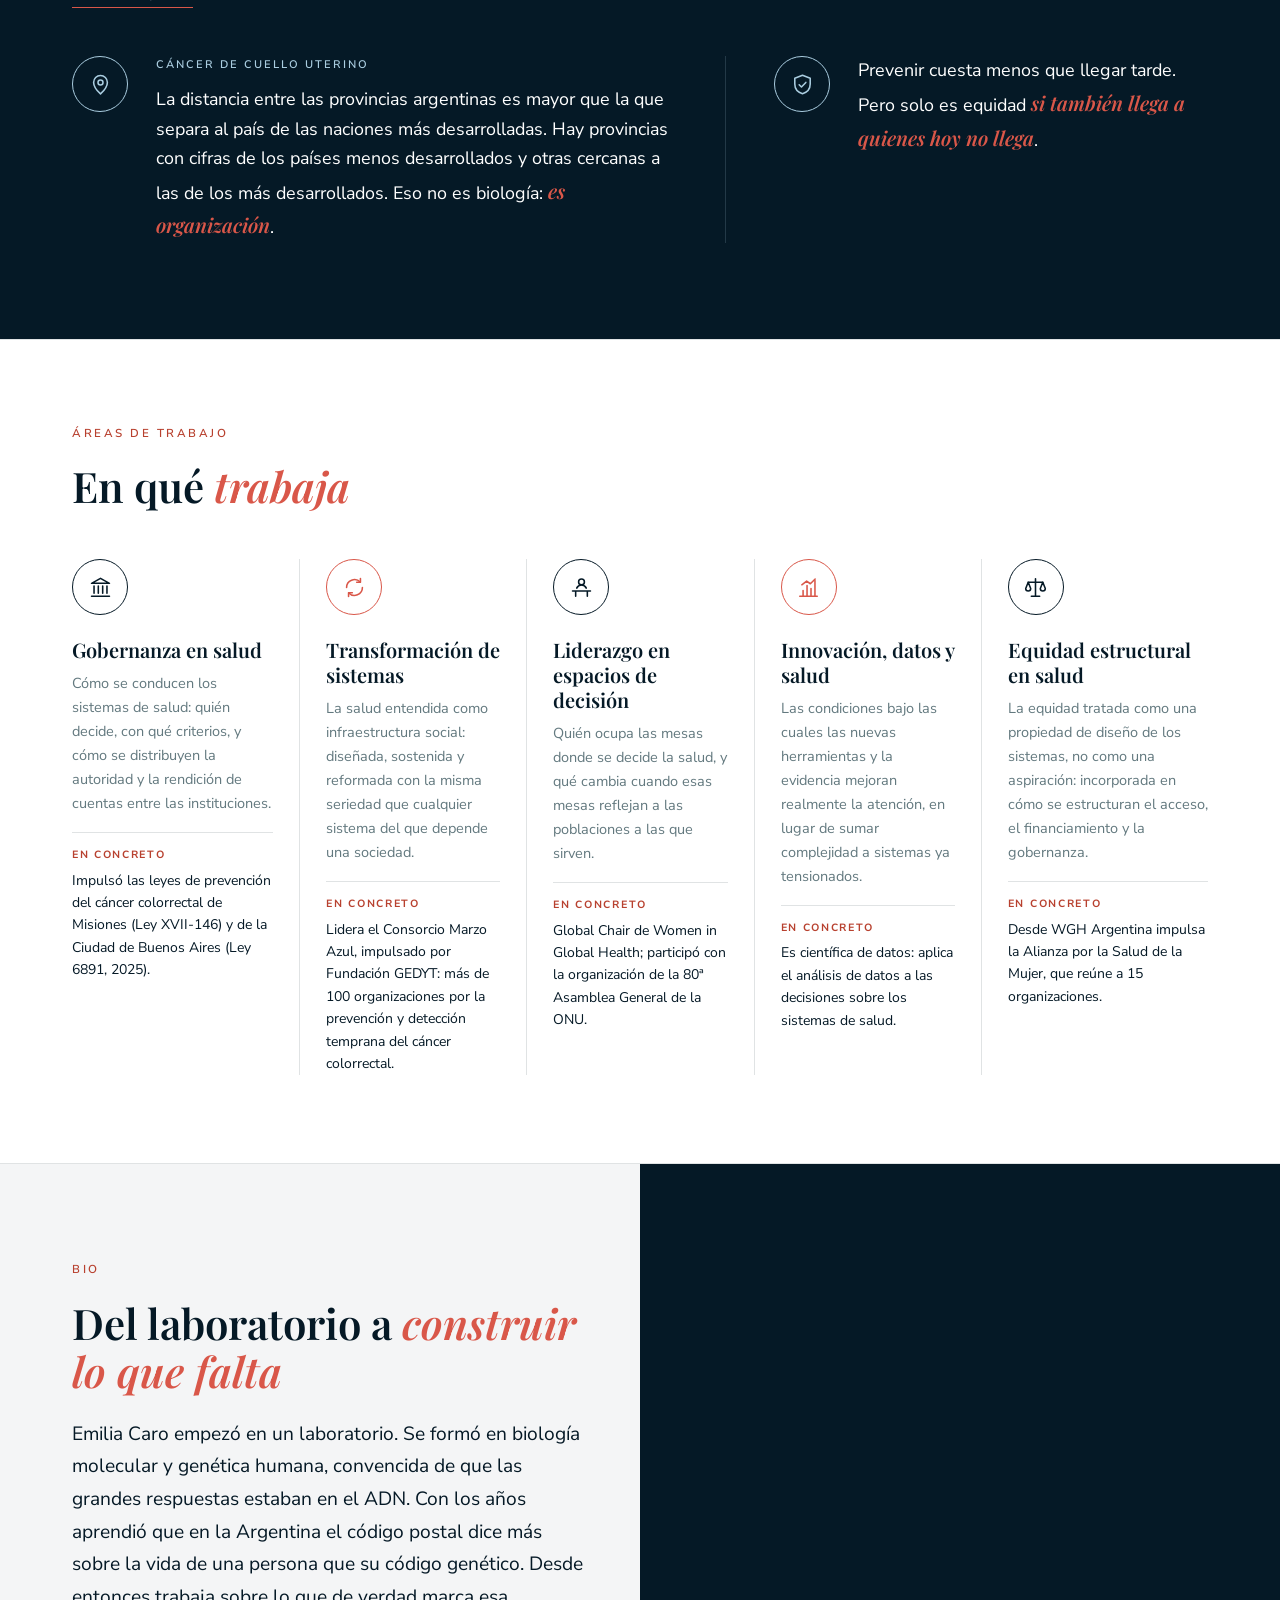
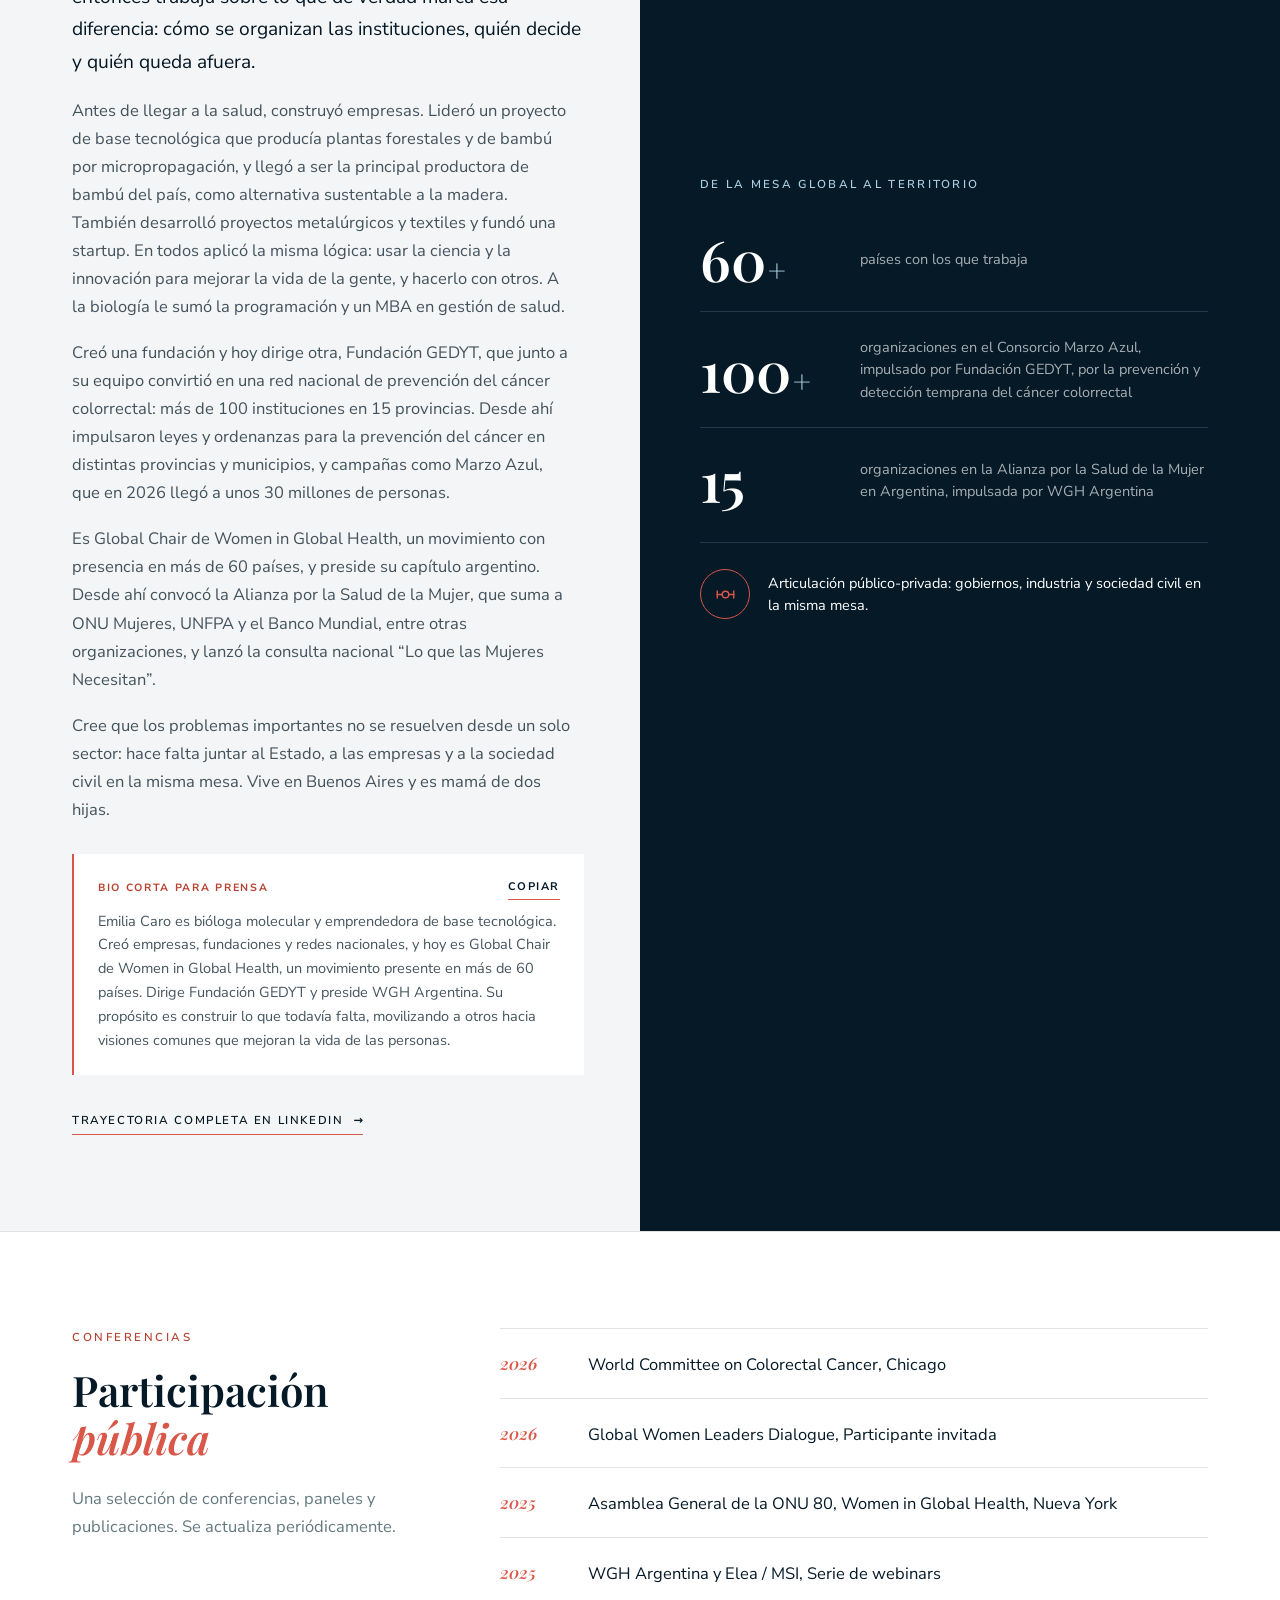
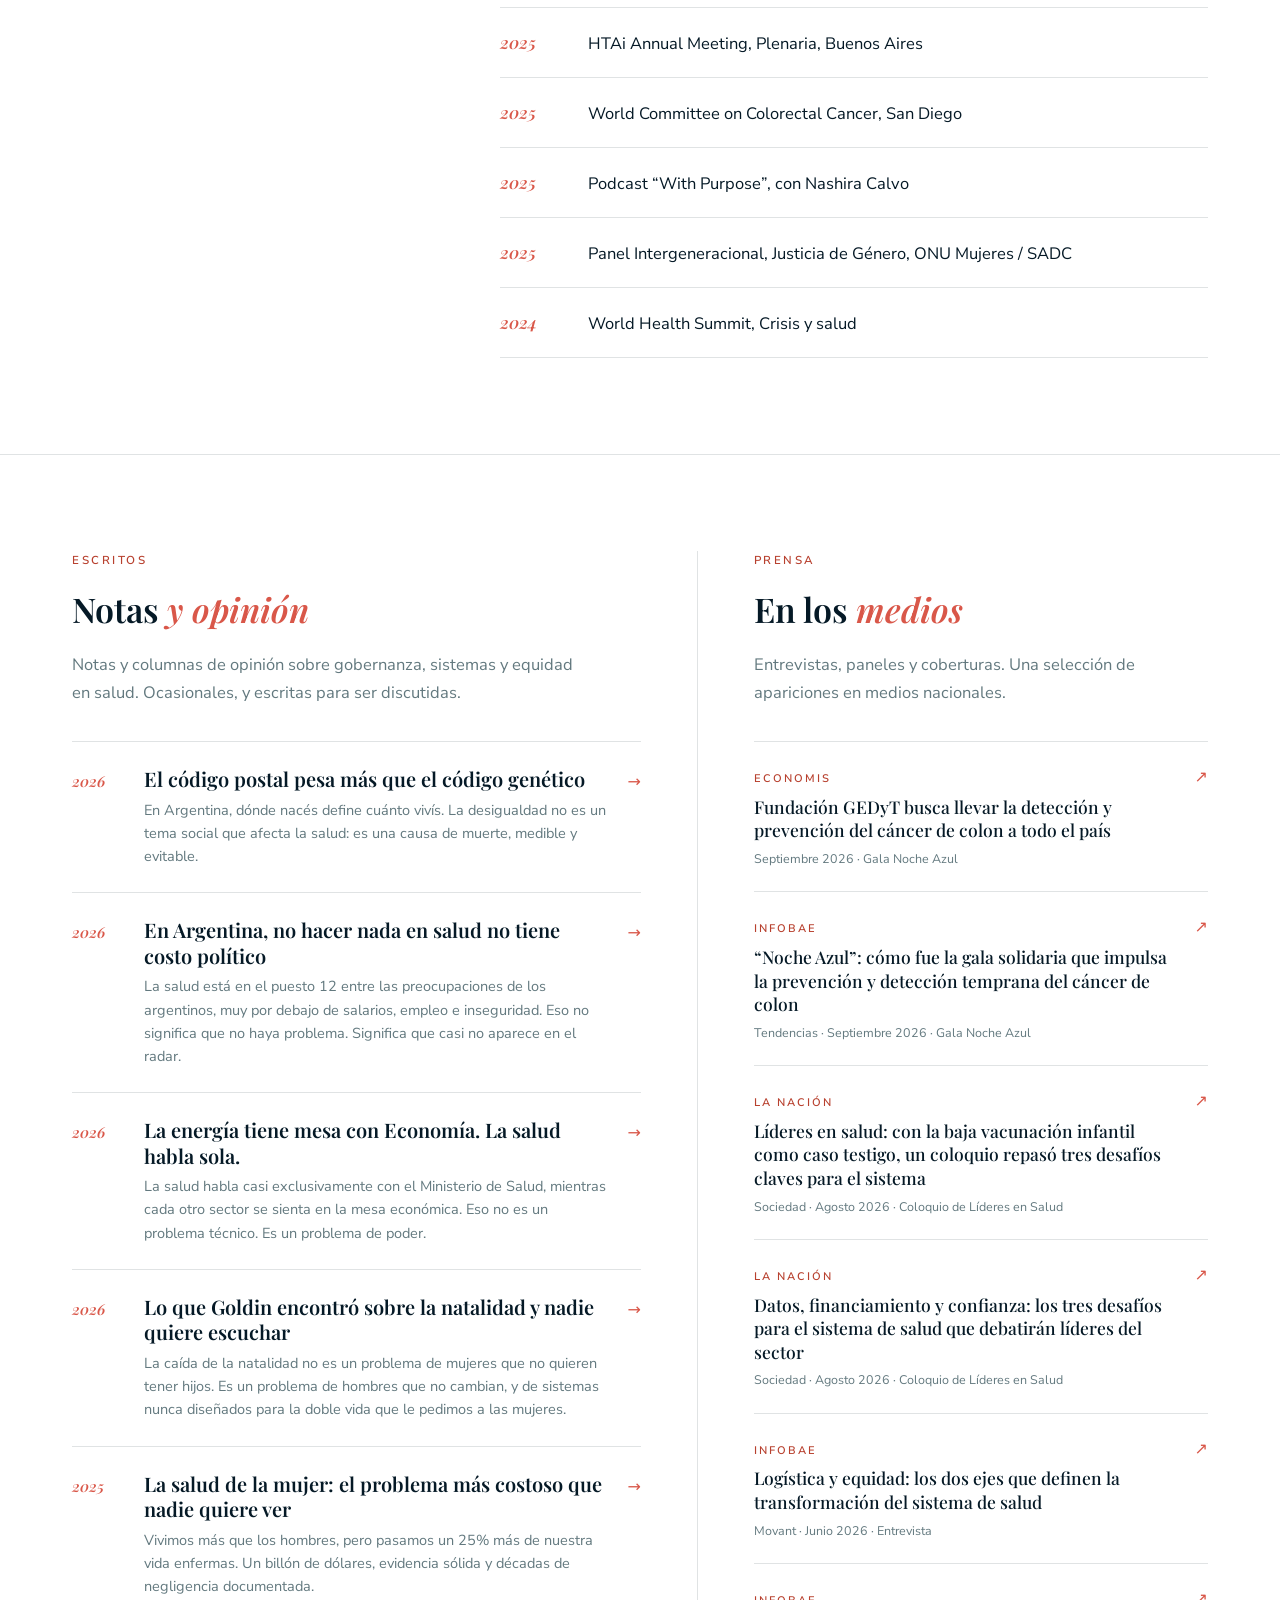
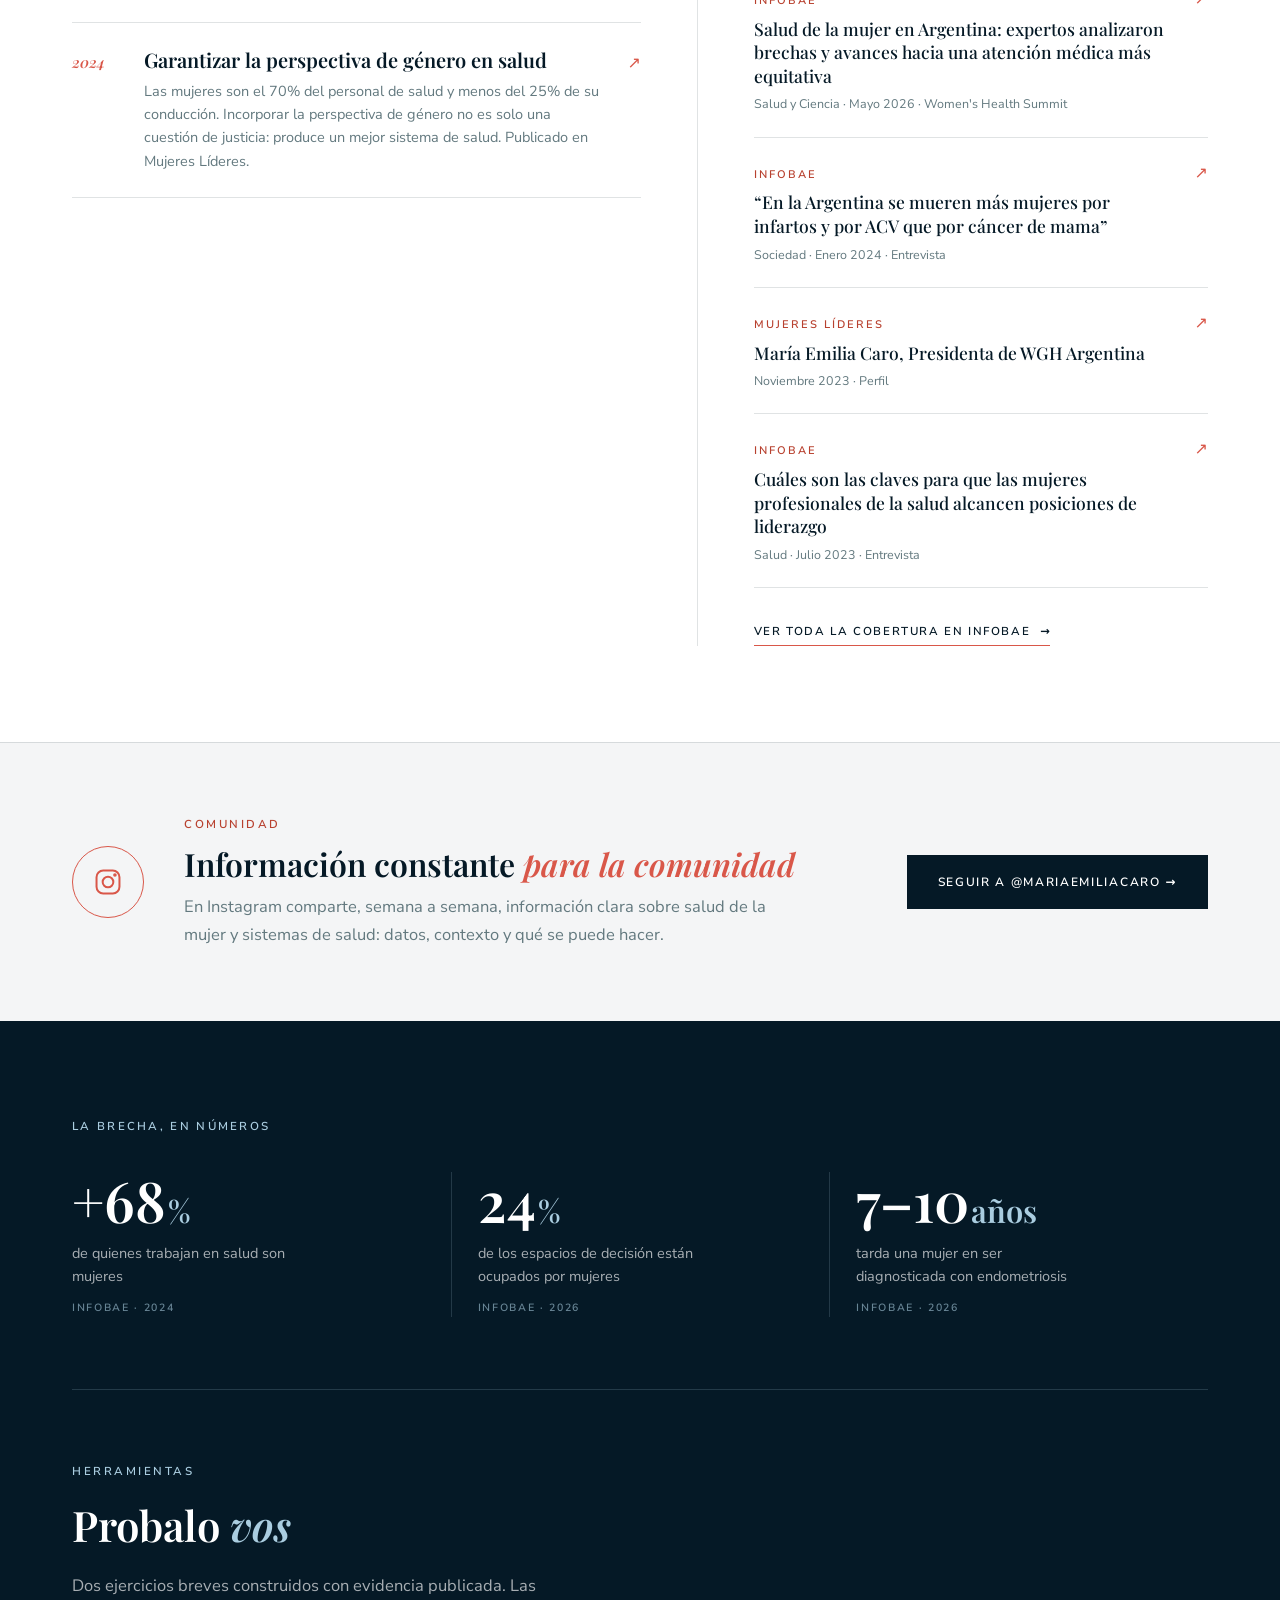
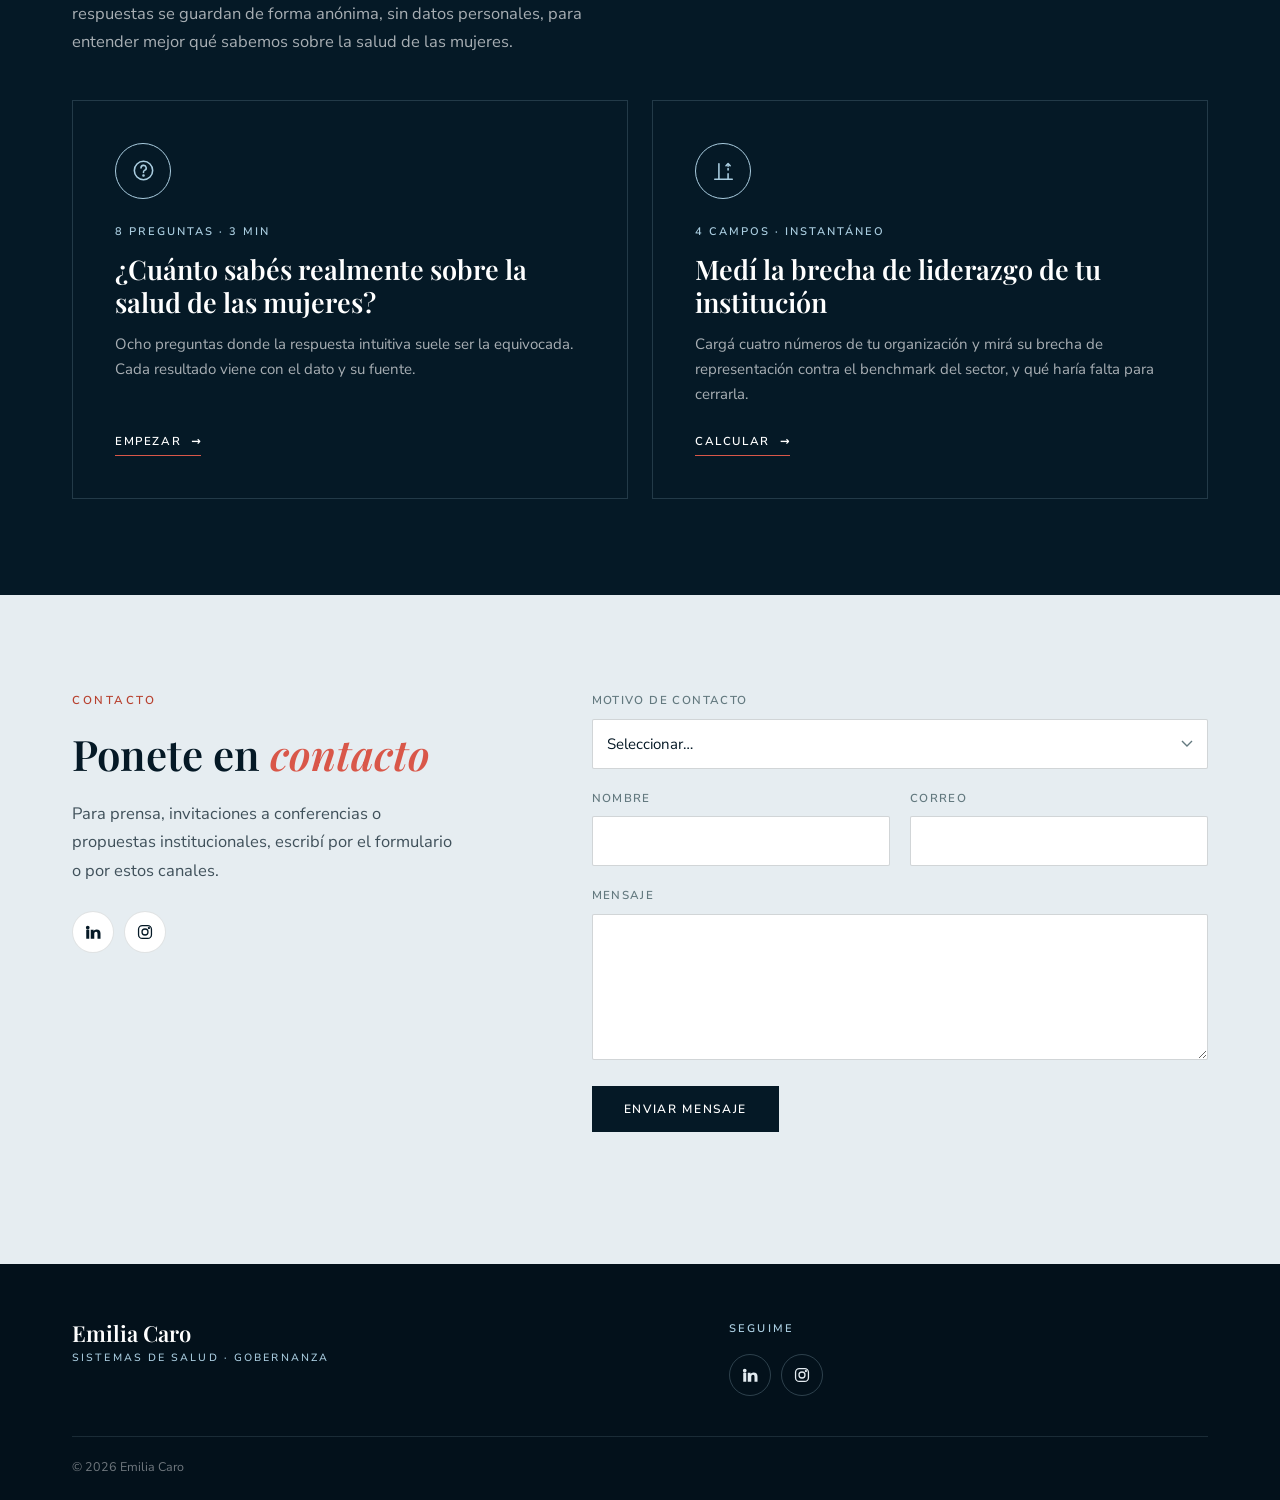
==== commit 4c61ee7d: "Portada: Ciencia, empresas y alianzas para mejorar la vida de las personas Co-Authored-By: Claude Op" ====
--- a/index.html
+++ b/index.html
@@ -16,7 +16,7 @@
 <meta property="og:type" content="website">
 <meta property="og:url" content="https://emiliacaro.com/">
 <meta property="og:title" content="Emilia Caro · Salud de la mujer y liderazgo en salud">
-<meta property="og:description" content="Construyo lo que todavía no existe: empresas, instituciones y alianzas que mejoran la vida de las personas. Global Chair de Women in Global Health.">
+<meta property="og:description" content="Ciencia, empresas y alianzas para mejorar la vida de las personas. Bióloga molecular y emprendedora, Global Chair de Women in Global Health.">
 <meta property="og:image" content="https://emiliacaro.com/portrait.jpg">
 <meta property="og:image:alt" content="Emilia Caro, Global Chair de Women in Global Health">
 <meta property="og:locale" content="es_AR">
@@ -25,7 +25,7 @@
 <!-- Twitter -->
 <meta name="twitter:card" content="summary_large_image">
 <meta name="twitter:title" content="Emilia Caro · Salud de la mujer y liderazgo en salud">
-<meta name="twitter:description" content="Construyo lo que todavía no existe: empresas, instituciones y alianzas que mejoran la vida de las personas. Global Chair de Women in Global Health.">
+<meta name="twitter:description" content="Ciencia, empresas y alianzas para mejorar la vida de las personas. Bióloga molecular y emprendedora, Global Chair de Women in Global Health.">
 <meta name="twitter:image" content="https://emiliacaro.com/portrait.jpg">
 
 <!-- Datos estructurados: quién es y de qué es referente (ayuda a Google) -->
@@ -108,12 +108,12 @@
       <div class="hero-text">
         <p class="eyebrow reveal">Emilia Caro</p>
         <h1 class="reveal d1"
-            data-en="I build what <em>does not exist yet</em>."
-            data-es="Construyo lo que <em>todavía no existe</em>.">Construyo lo que <em>todavía no existe</em>.</h1>
+            data-en="Science, companies and alliances <em>to improve people’s lives</em>."
+            data-es="Ciencia, empresas y alianzas <em>para mejorar la vida de las personas</em>.">Ciencia, empresas y alianzas <em>para mejorar la vida de las personas</em>.</h1>
         <span class="rule reveal d2"></span>
         <p class="lead reveal d2"
-           data-en="Companies, institutions and alliances that improve people’s lives."
-           data-es="Empresas, instituciones y alianzas que mejoran la vida de las personas.">Empresas, instituciones y alianzas que mejoran la vida de las personas.</p>
+           data-en="Molecular biologist and entrepreneur. Global Chair of Women in Global Health, Director of Fundación GEDYT and President of WGH Argentina."
+           data-es="Bióloga molecular y emprendedora. Global Chair de Women in Global Health, directora de Fundación GEDYT y presidenta de WGH Argentina.">Bióloga molecular y emprendedora. Global Chair de Women in Global Health, directora de Fundación GEDYT y presidenta de WGH Argentina.</p>
         <div class="hero-cta reveal d3">
           <a href="#bio" class="btn-p" data-en="My story &rarr;" data-es="Mi trayectoria &rarr;">Mi trayectoria &rarr;</a>
           <a href="https://www.linkedin.com/in/emiliacaro/" target="_blank" rel="noopener" class="btn-s" data-en="LinkedIn" data-es="LinkedIn">LinkedIn</a>
